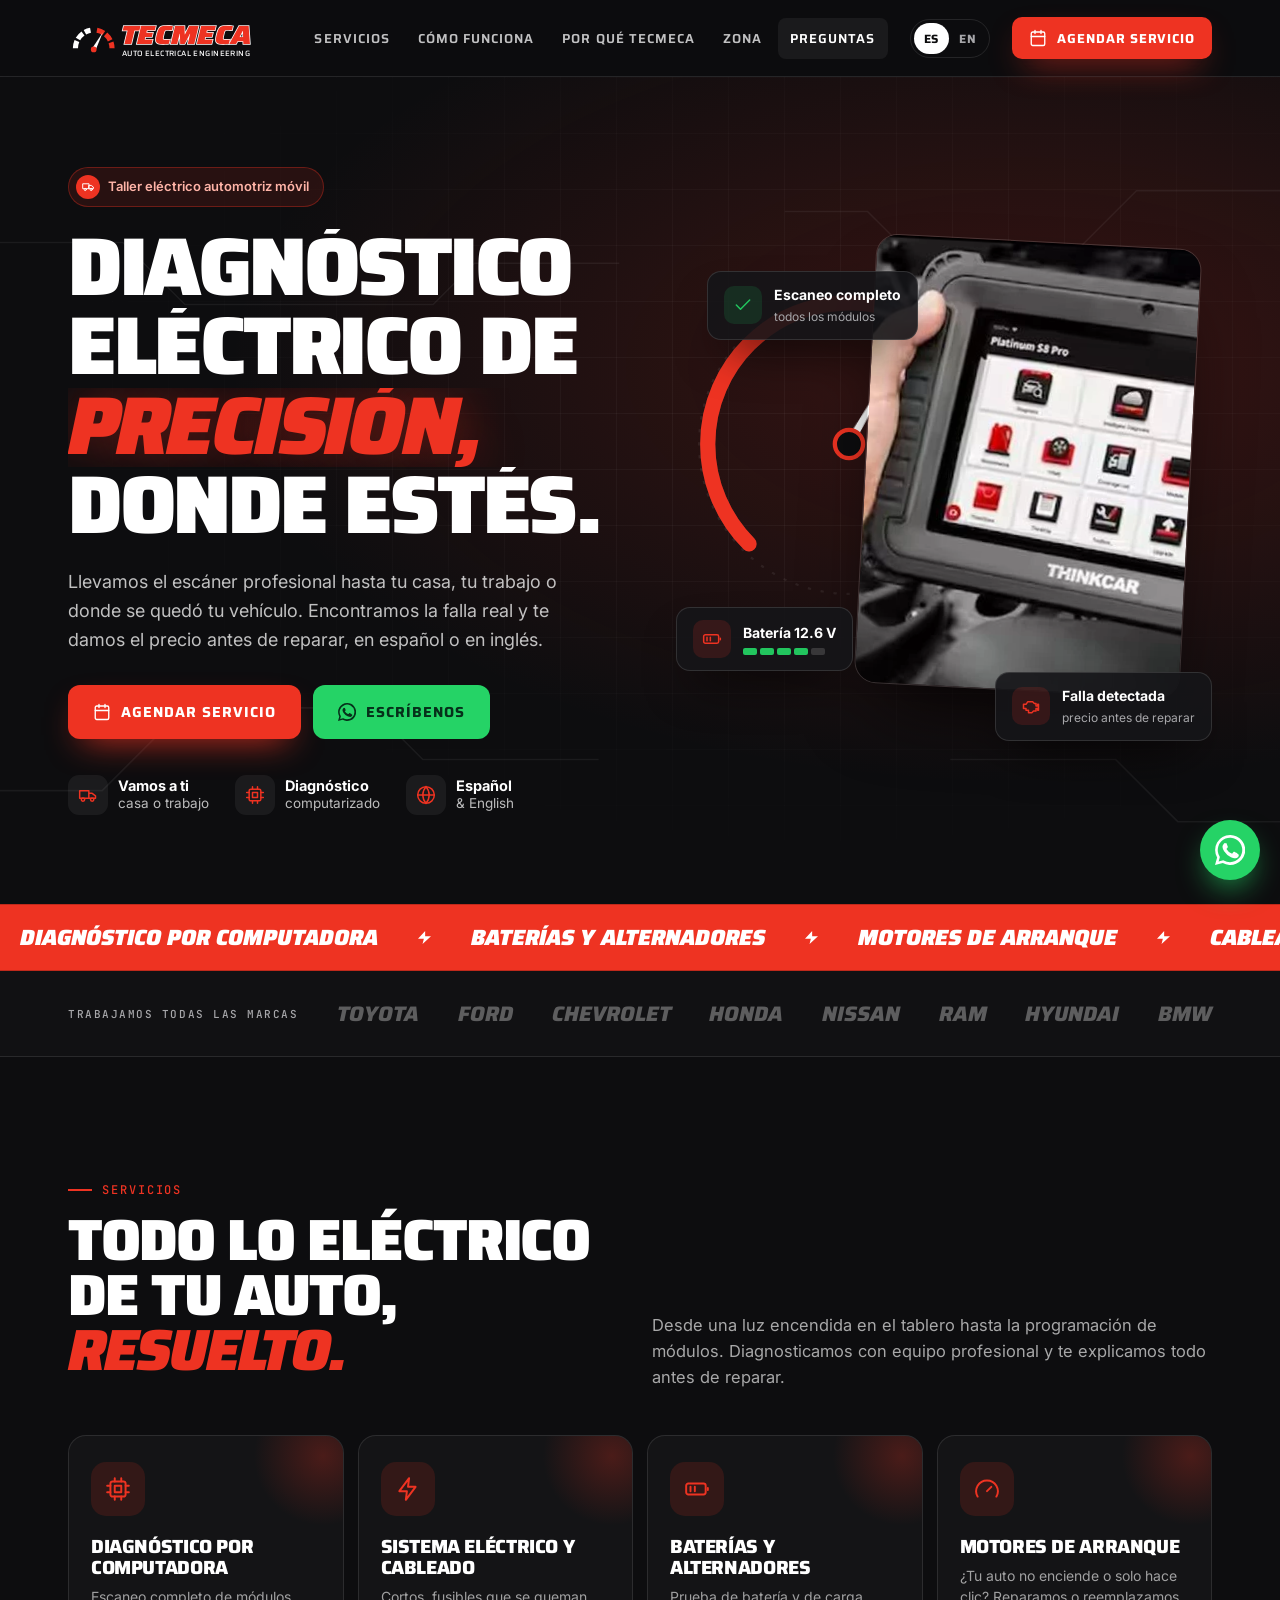
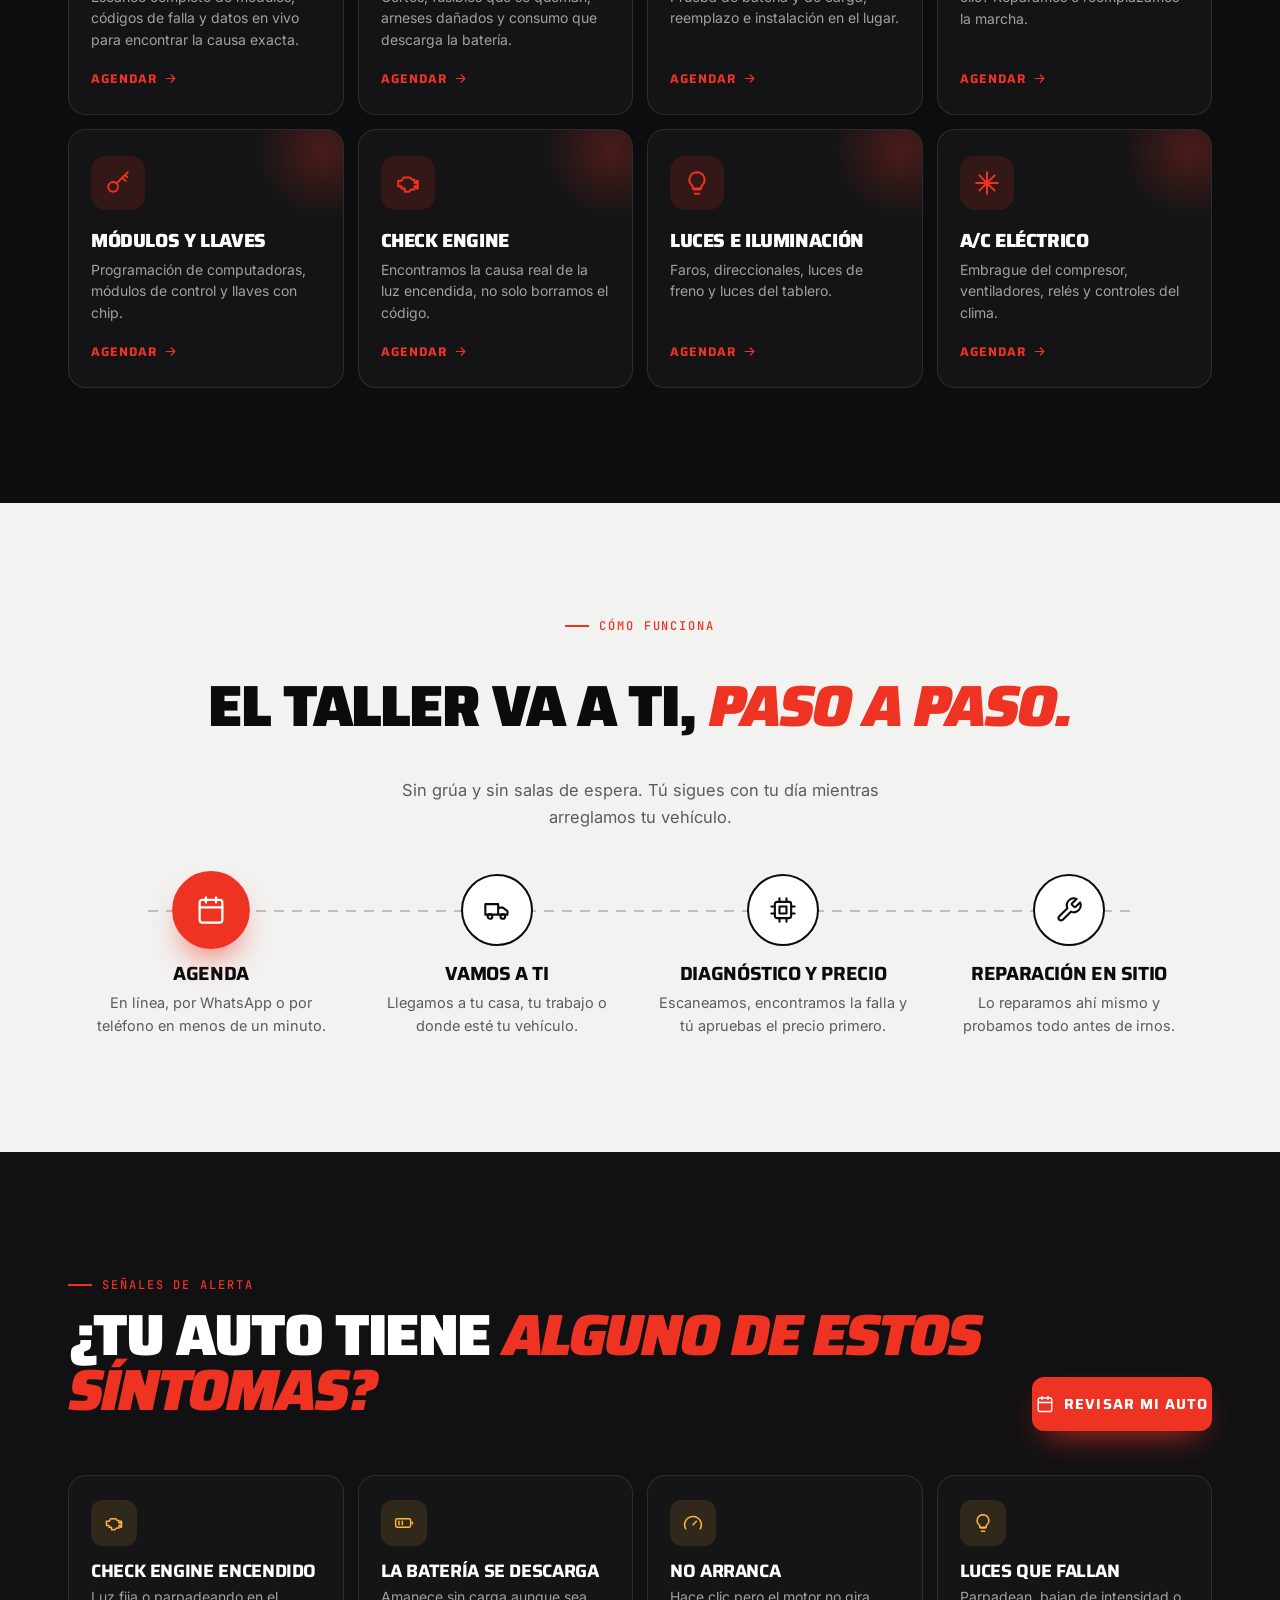
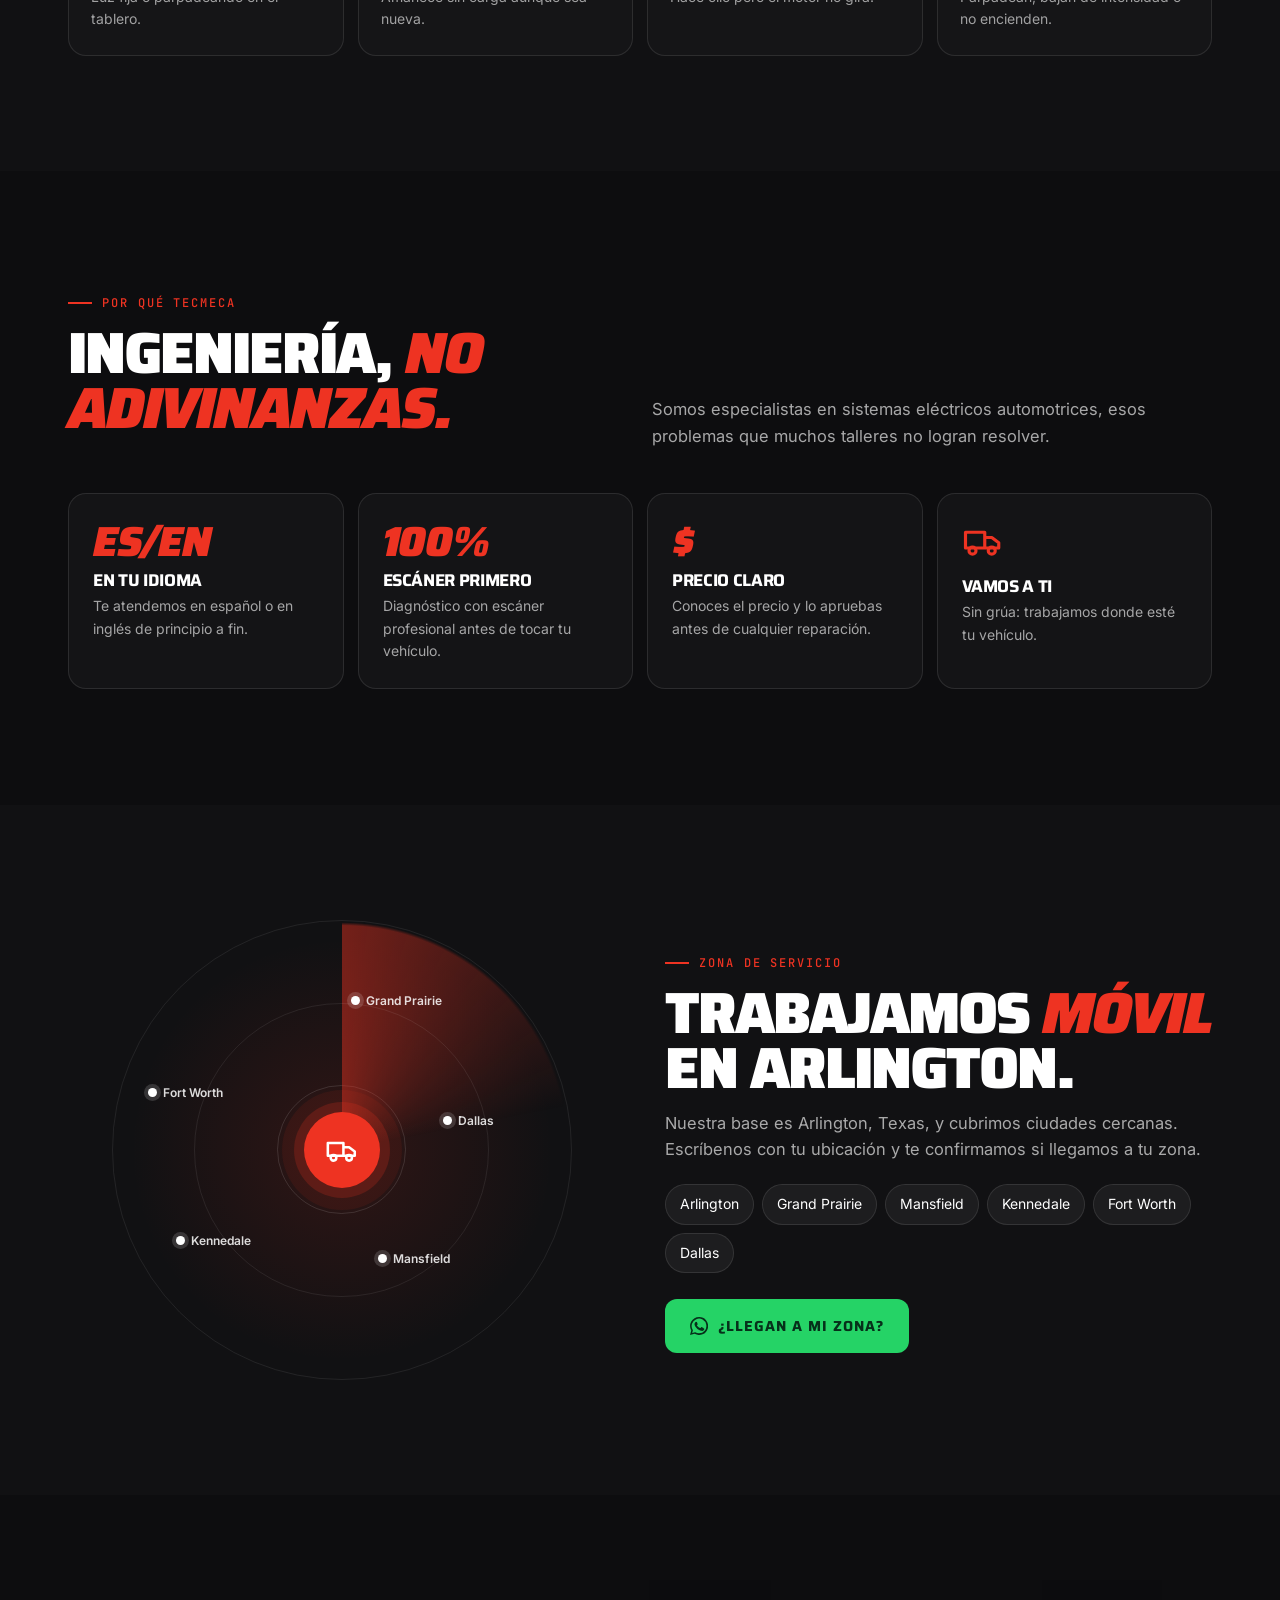
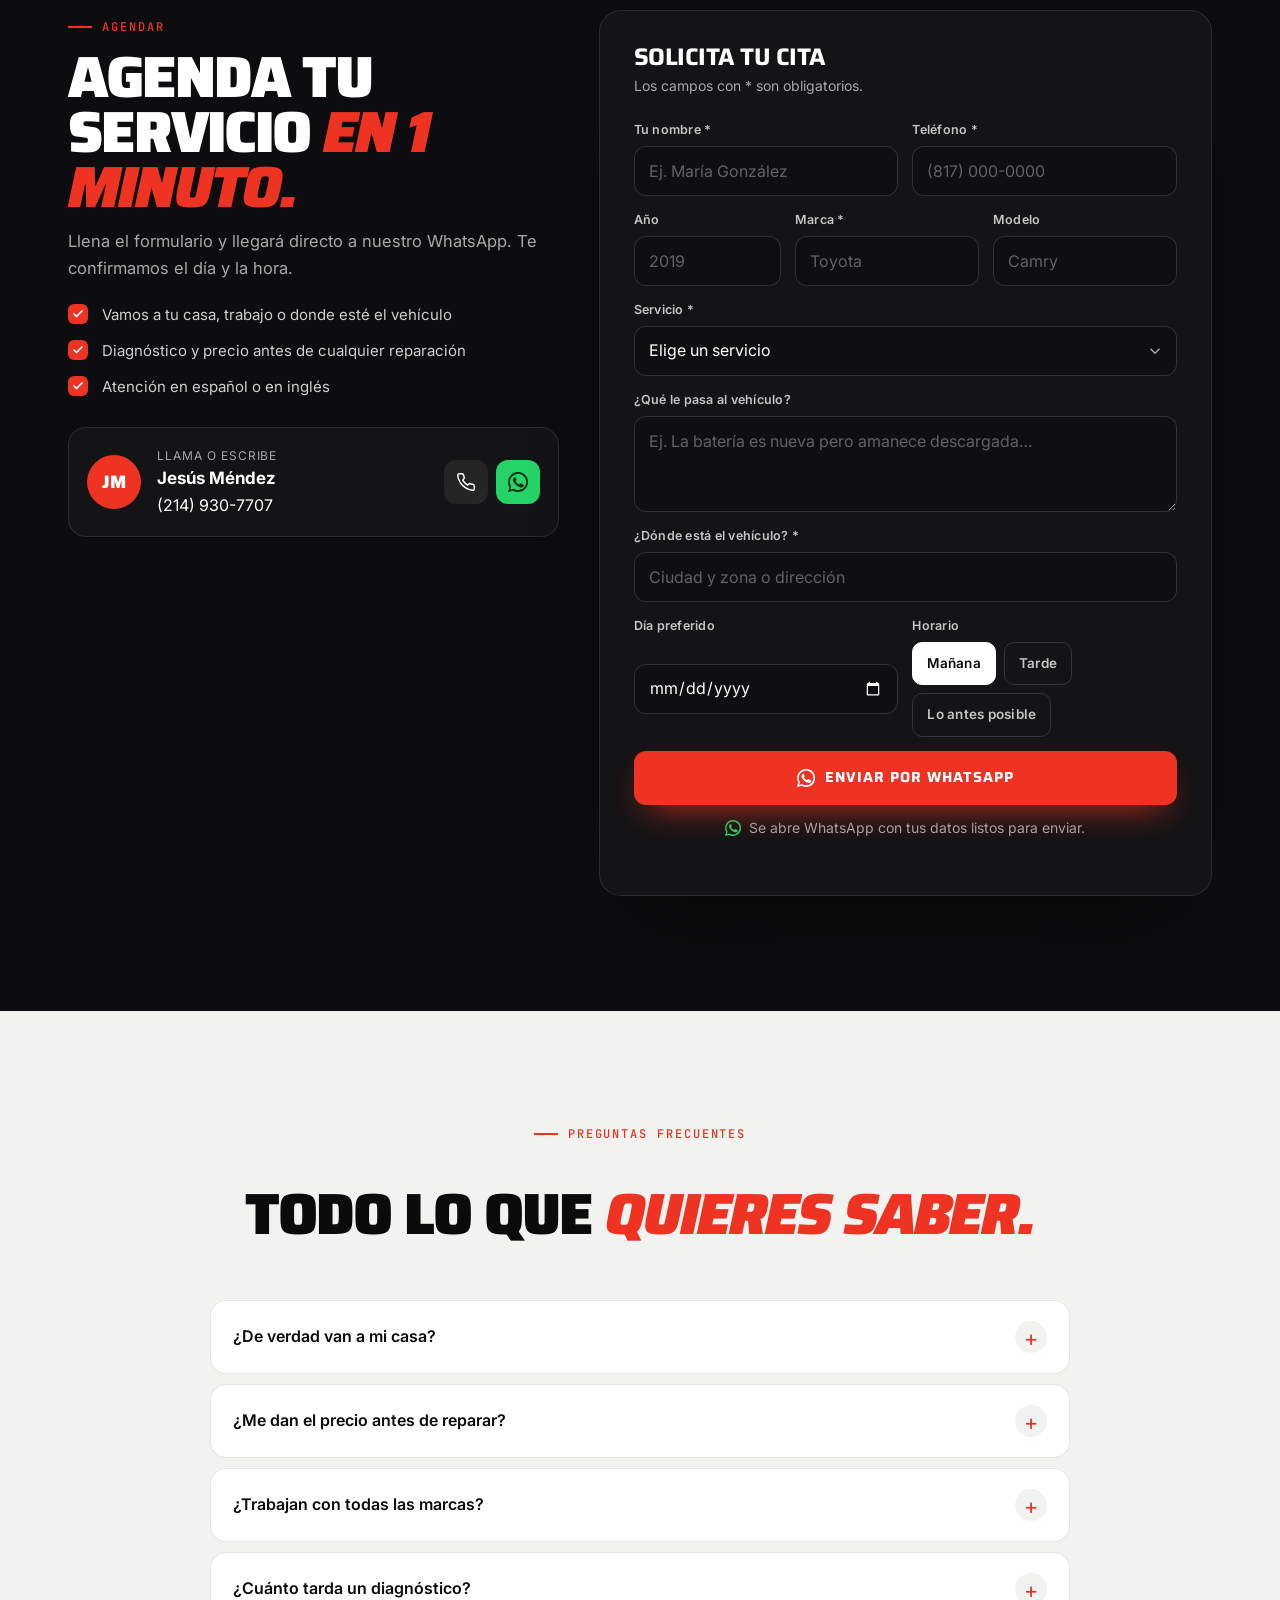
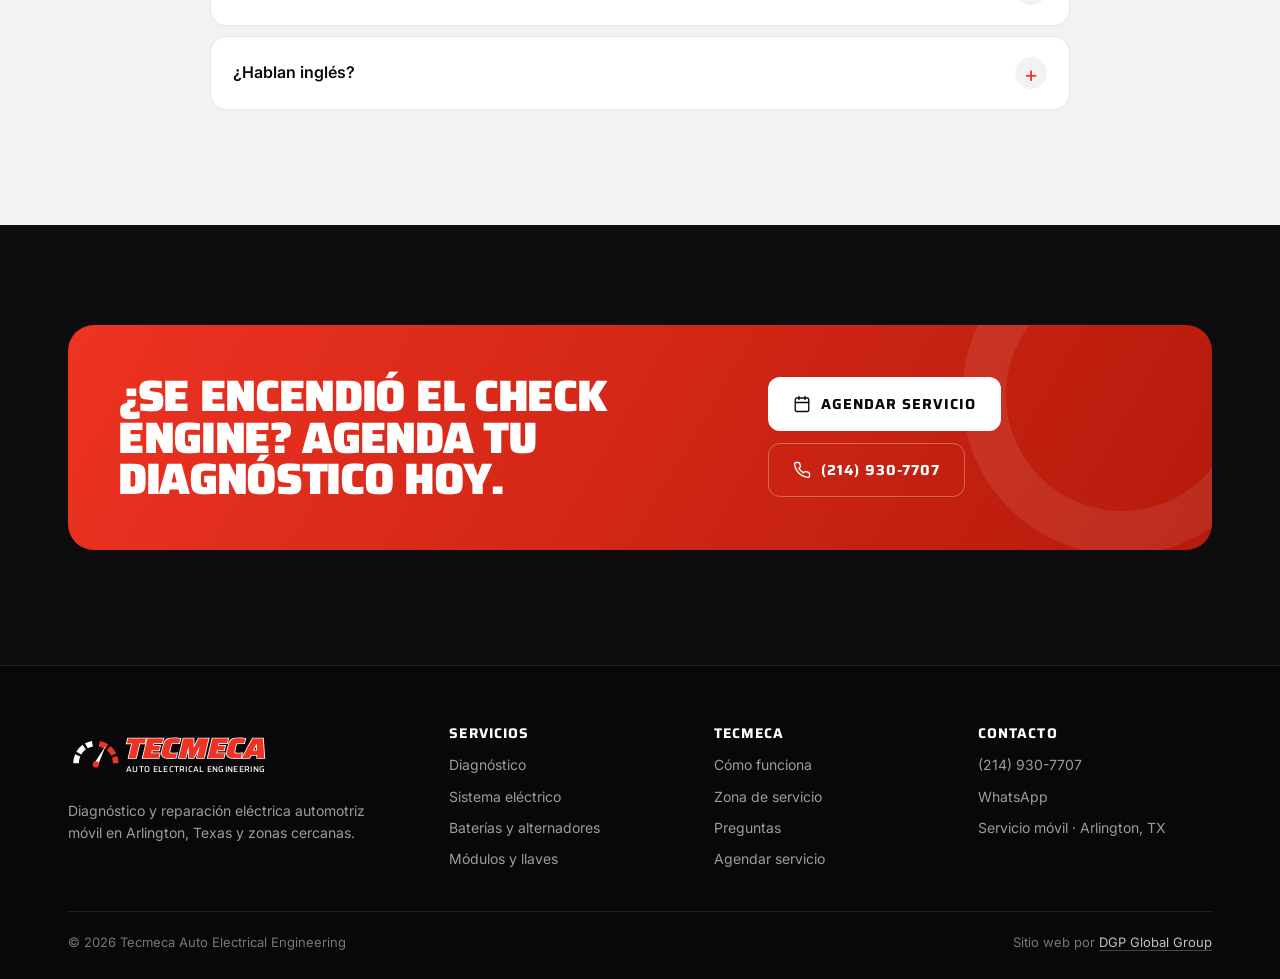
==== index.html @ 58188c16 "Drop Arlington from the social preview text and image Co-Authored-By: Claude Opus 5.5 <noreply@anthr" ====
<!DOCTYPE html>
<html lang="es">
<head>
  <meta charset="utf-8" />
  <meta name="viewport" content="width=device-width, initial-scale=1, viewport-fit=cover" />
  <title>Tecmeca · Servicio eléctrico automotriz móvil en Arlington, TX</title>
  <meta name="description" content="Tecmeca Auto Electrical Engineering: diagnóstico por computadora y reparación eléctrica automotriz a domicilio en Arlington, TX y alrededores. Baterías, alternadores, arranques, módulos, llaves y check engine. Español e inglés." />
  <link rel="canonical" href="https://tecmecatx.com/" />
  <link rel="alternate" hreflang="es" href="https://tecmecatx.com/" />
  <link rel="alternate" hreflang="en" href="https://tecmecatx.com/" />
  <meta name="theme-color" content="#0d0d0f" />
  <meta property="og:type" content="website" />
  <meta property="og:site_name" content="Tecmeca Auto Electrical Engineering" />
  <meta property="og:locale" content="es_US" />
  <meta property="og:locale:alternate" content="en_US" />
  <meta property="og:url" content="https://tecmecatx.com/" />
  <meta property="og:title" content="Tecmeca · Servicio eléctrico automotriz móvil" />
  <meta property="og:description" content="Diagnóstico por computadora y reparación eléctrica automotriz a domicilio. Agenda por WhatsApp: (214) 930-7707." />
  <meta property="og:image" content="https://tecmecatx.com/assets/og-image.jpg?v=2" />
  <meta property="og:image:secure_url" content="https://tecmecatx.com/assets/og-image.jpg?v=2" />
  <meta property="og:image:type" content="image/jpeg" />
  <meta property="og:image:width" content="1200" />
  <meta property="og:image:height" content="630" />
  <meta property="og:image:alt" content="Tecmeca: diagnóstico eléctrico automotriz donde estés. Servicio móvil." />
  <meta name="twitter:card" content="summary_large_image" />
  <meta name="twitter:title" content="Tecmeca · Servicio eléctrico automotriz móvil" />
  <meta name="twitter:description" content="Diagnóstico y reparación eléctrica automotriz a domicilio. Agenda por WhatsApp: (214) 930-7707." />
  <meta name="twitter:image" content="https://tecmecatx.com/assets/og-image.jpg?v=2" />
  <meta name="twitter:image:alt" content="Tecmeca: diagnóstico eléctrico automotriz donde estés." />
  <link rel="icon" type="image/svg+xml" href="assets/favicon.svg" />
  <link rel="preconnect" href="https://fonts.googleapis.com" />
  <link rel="preconnect" href="https://fonts.gstatic.com" crossorigin />
  <link rel="preload" as="style" href="https://fonts.googleapis.com/css2?family=Saira:ital,wght@0,400..900;1,700..900&family=Inter:wght@400;500;600;700&family=JetBrains+Mono:wght@500&display=swap" />
  <link href="https://fonts.googleapis.com/css2?family=Saira:ital,wght@0,400..900;1,700..900&family=Inter:wght@400;500;600;700&family=JetBrains+Mono:wght@500&display=swap" rel="stylesheet" media="print" onload="this.media='all'" />
  <noscript><link href="https://fonts.googleapis.com/css2?family=Saira:ital,wght@0,400..900;1,700..900&family=Inter:wght@400;500;600;700&family=JetBrains+Mono:wght@500&display=swap" rel="stylesheet" /></noscript>
  <link rel="preload" as="image" href="assets/diagnostico.webp" />
  <link rel="stylesheet" href="css/site.css" />
  <script>document.documentElement.classList.add("js");</script>
  <script type="application/ld+json">
  {
    "@context": "https://schema.org",
    "@type": "AutoRepair",
    "name": "Tecmeca Auto Electrical Engineering",
    "description": "Servicio móvil de diagnóstico y reparación eléctrica automotriz en Arlington, TX y alrededores.",
    "url": "https://tecmecatx.com/",
    "image": "https://tecmecatx.com/assets/og-image.jpg?v=2",
    "telephone": "+1-214-930-7707",
    "address": { "@type": "PostalAddress", "addressLocality": "Arlington", "addressRegion": "TX", "addressCountry": "US" },
    "areaServed": [{ "@type": "City", "name": "Arlington, TX" }, { "@type": "AdministrativeArea", "name": "Dallas–Fort Worth" }],
    "knowsLanguage": ["es", "en"]
  }
  </script>
</head>
<body>
<a class="skip" href="#main" data-en="Skip to content">Saltar al contenido</a>

<svg width="0" height="0" style="position:absolute" aria-hidden="true">
  <symbol id="logo" viewBox="0 0 330 84">
    <g fill="none" stroke-width="9"><path d="M13 60 A32 32 0 0 1 39.4 28.5" stroke="#fff" stroke-dasharray="13 4"/><path d="M50.6 28.5 A32 32 0 0 1 77 60" stroke="#ee3322" stroke-dasharray="13 4"/></g>
    <path d="M41 62 L61 32 L48 64 Z" fill="#fff"/><circle cx="45" cy="62" r="5" fill="#ee3322"/>
    <text x="92" y="52" font-family="Saira, sans-serif" font-weight="900" font-style="italic" font-size="46" fill="#ee3322" stroke="#fff" stroke-width="2.5" paint-order="stroke" textLength="228" lengthAdjust="spacingAndGlyphs">TECMECA</text>
    <text x="94" y="74" font-family="Saira, sans-serif" font-weight="500" font-size="13.5" fill="#fff" textLength="224" lengthAdjust="spacing">AUTO ELECTRICAL ENGINEERING</text>
  </symbol>
  <symbol id="i-bolt" viewBox="0 0 24 24"><path d="M13 2 4 14h7l-1 8 9-12h-7l1-8z"/></symbol>
  <symbol id="i-battery" viewBox="0 0 24 24"><rect x="2" y="7" width="18" height="10" rx="2"/><path d="M22 11v2M6 10v4M10 10v4"/></symbol>
  <symbol id="i-gauge" viewBox="0 0 24 24"><path d="m12 14 4-4"/><path d="M3.3 19a10 10 0 1 1 17.4 0"/></symbol>
  <symbol id="i-cpu" viewBox="0 0 24 24"><rect x="5" y="5" width="14" height="14" rx="2"/><rect x="9" y="9" width="6" height="6"/><path d="M9 2v3M15 2v3M9 19v3M15 19v3M2 9h3M2 15h3M19 9h3M19 15h3"/></symbol>
  <symbol id="i-key" viewBox="0 0 24 24"><circle cx="7.5" cy="15.5" r="4.5"/><path d="M10.7 12.3 21 2M16 7l3 3M18.5 4.5l2 2"/></symbol>
  <symbol id="i-light" viewBox="0 0 24 24"><path d="M9 18h6M10 22h4M12 2a7 7 0 0 0-4 12.7V17h8v-2.3A7 7 0 0 0 12 2z"/></symbol>
  <symbol id="i-snow" viewBox="0 0 24 24"><path d="M12 2v20M2 12h20M5 5l14 14M19 5 5 19"/></symbol>
  <symbol id="i-engine" viewBox="0 0 24 24"><path d="M3 10h3l2-3h6l2 2h2v3h2v-2h1v7h-1v-2h-2v3h-3l-2 2H9v-3H6v-2H3z"/></symbol>
  <symbol id="i-wrench" viewBox="0 0 24 24"><path d="M14.7 6.3a1 1 0 0 0 0 1.4l1.6 1.6a1 1 0 0 0 1.4 0l3.8-3.8a6 6 0 0 1-7.9 7.9l-6.9 6.9a2.1 2.1 0 0 1-3-3l6.9-6.9a6 6 0 0 1 7.9-7.9l-3.8 3.8z"/></symbol>
  <symbol id="i-van" viewBox="0 0 24 24"><path d="M2 7h11v9H2zM13 10h4l4 3v3h-8z"/><circle cx="6" cy="17.5" r="2"/><circle cx="17" cy="17.5" r="2"/></symbol>
  <symbol id="i-cal" viewBox="0 0 24 24"><rect x="3" y="4" width="18" height="18" rx="2"/><path d="M16 2v4M8 2v4M3 10h18"/></symbol>
  <symbol id="i-phone" viewBox="0 0 24 24"><path d="M22 16.9v3a2 2 0 0 1-2.2 2 19.8 19.8 0 0 1-8.6-3.1 19.5 19.5 0 0 1-6-6A19.8 19.8 0 0 1 2.1 4.2 2 2 0 0 1 4.1 2h3a2 2 0 0 1 2 1.7c.1.9.4 1.8.7 2.7a2 2 0 0 1-.5 2.1L8 9.8a16 16 0 0 0 6 6l1.3-1.3a2 2 0 0 1 2.1-.4c.9.3 1.8.6 2.7.7a2 2 0 0 1 1.7 2z"/></symbol>
  <symbol id="i-check" viewBox="0 0 24 24"><path d="M20 6 9 17l-5-5"/></symbol>
  <symbol id="i-globe" viewBox="0 0 24 24"><circle cx="12" cy="12" r="10"/><path d="M2 12h20M12 2a15 15 0 0 1 0 20M12 2a15 15 0 0 0 0 20"/></symbol>
  <symbol id="i-arrow" viewBox="0 0 24 24"><path d="M5 12h14M13 6l6 6-6 6"/></symbol>
  <symbol id="i-wa" viewBox="0 0 24 24"><path d="M17.5 14.4c-.3-.1-1.8-.9-2-1s-.5-.1-.7.1-.8 1-.9 1.2-.3.2-.6.1a8.2 8.2 0 0 1-4-3.5c-.3-.5.3-.5.9-1.6.1-.2 0-.4 0-.5l-.9-2.2c-.2-.6-.5-.5-.7-.5h-.6a1.2 1.2 0 0 0-.9.4 3.6 3.6 0 0 0-1.1 2.7 6.3 6.3 0 0 0 1.3 3.3 14.4 14.4 0 0 0 5.5 4.9c2 .9 2.8.9 3.8.8a3.3 3.3 0 0 0 2.2-1.5 2.7 2.7 0 0 0 .2-1.5c-.1-.1-.3-.2-.6-.3zM12 21.8a9.8 9.8 0 0 1-5-1.4l-.4-.2-3.7 1 1-3.6-.2-.4A9.8 9.8 0 1 1 12 21.8zM12 0a12 12 0 0 0-10.3 18L0 24l6.2-1.6A12 12 0 1 0 12 0z"/></symbol>
</svg>

<header class="nav" id="nav">
  <div class="container">
    <a class="brand" href="#inicio" aria-label="Tecmeca · Inicio"><svg viewBox="0 0 330 84"><use href="#logo"/></svg></a>
    <nav class="nav__links" aria-label="Principal">
      <a href="#servicios" data-en="Services">Servicios</a>
      <a href="#como-funciona" data-en="How it works">Cómo funciona</a>
      <a href="#por-que" data-en="Why us">Por qué Tecmeca</a>
      <a href="#zona" data-en="Service area">Zona</a>
      <a href="#preguntas" data-en="FAQ">Preguntas</a>
    </nav>
    <div class="lang" role="group" aria-label="Idioma / Language"><button type="button" class="is-on" data-lang="es">ES</button><button type="button" data-lang="en">EN</button></div>
    <a class="btn btn--red btn--sm" href="#agendar"><svg class="ic"><use href="#i-cal"/></svg><span data-en="Book service">Agendar servicio</span></a>
    <button class="burger" type="button" aria-label="Menú" aria-expanded="false" aria-controls="mmenu"><i></i><i></i><i></i></button>
  </div>
</header>
<div class="mmenu" id="mmenu" aria-hidden="true">
  <a href="#servicios" data-en="Services">Servicios</a>
  <a href="#como-funciona" data-en="How it works">Cómo funciona</a>
  <a href="#por-que" data-en="Why us">Por qué Tecmeca</a>
  <a href="#zona" data-en="Service area">Zona de servicio</a>
  <a href="#preguntas" data-en="FAQ">Preguntas</a>
  <a class="btn btn--red btn--block" href="#agendar"><svg class="ic"><use href="#i-cal"/></svg><span data-en="Book service">Agendar servicio</span></a>
</div>

<main id="main">
  <!-- HERO -->
  <section class="hero" id="inicio">
    <div class="hero__grid" aria-hidden="true"></div>
    <svg class="circuit" viewBox="0 0 1440 800" preserveAspectRatio="xMidYMid slice" aria-hidden="true">
      <path class="trace" d="M0 160 H220 L280 220 H520 L560 180 H700" /><path class="pulse" d="M0 160 H220 L280 220 H520 L560 180 H700" style="--d:0s" />
      <path class="trace" d="M1440 110 H1200 L1140 170 H980 L940 130 H860" /><path class="pulse" d="M1440 110 H1200 L1140 170 H980 L940 130 H860" style="--d:1.8s" />
      <path class="trace" d="M0 690 H200 L280 610 H460 L510 660 H680" /><path class="pulse" d="M0 690 H200 L280 610 H460 L510 660 H680" style="--d:3.2s" />
      <path class="trace" d="M1440 720 H1240 L1180 660 H1020" /><path class="pulse" d="M1440 720 H1240 L1180 660 H1020" style="--d:4.4s" />
    </svg>
    <div class="container">
      <div>
        <span class="chip fade-up" style="--d:0s"><b><svg class="ic"><use href="#i-van"/></svg></b><span data-en="Mobile auto electrical shop">Taller eléctrico automotriz móvil</span></span>
        <h1 data-en-html="&lt;span class=&quot;ln&quot;&gt;&lt;span style=&quot;--i:0&quot;&gt;Precision&lt;/span&gt;&lt;/span&gt;&lt;span class=&quot;ln&quot;&gt;&lt;span style=&quot;--i:1&quot;&gt;electrical&lt;/span&gt;&lt;/span&gt;&lt;span class=&quot;ln&quot;&gt;&lt;span style=&quot;--i:2&quot;&gt;&lt;em&gt;diagnostics,&lt;/em&gt;&lt;/span&gt;&lt;/span&gt;&lt;span class=&quot;ln&quot;&gt;&lt;span style=&quot;--i:3&quot;&gt;wherever you are.&lt;/span&gt;&lt;/span&gt;">
          <span class="ln"><span style="--i:0">Diagnóstico</span></span>
          <span class="ln"><span style="--i:1">eléctrico de</span></span>
          <span class="ln"><span style="--i:2"><em>precisión,</em></span></span>
          <span class="ln"><span style="--i:3">donde estés.</span></span>
        </h1>
        <p class="hero__lead fade-up" style="--d:.45s" data-en="We bring a professional scanner to your home, work or wherever your vehicle stopped. We find the real fault and give you the price before repairing, in Spanish or English.">Llevamos el escáner profesional hasta tu casa, tu trabajo o donde se quedó tu vehículo. Encontramos la falla real y te damos el precio antes de reparar, en español o en inglés.</p>
        <div class="hero__btns fade-up" style="--d:.6s">
          <a class="btn btn--red" href="#agendar"><svg class="ic"><use href="#i-cal"/></svg><span data-en="Book service">Agendar servicio</span></a>
          <a class="btn btn--wa" href="https://wa.me/12149307707" target="_blank" rel="noopener" data-wa="Hola Tecmeca, necesito ayuda con mi vehículo." data-wa-en="Hi Tecmeca, I need help with my vehicle."><svg class="ic ic--fill"><use href="#i-wa"/></svg><span data-en="Message us">Escríbenos</span></a>
        </div>
        <div class="trust fade-up" style="--d:.75s">
          <div><i><svg class="ic"><use href="#i-van"/></svg></i><span><b data-en="We go to you">Vamos a ti</b><span data-en="home or work">casa o trabajo</span></span></div>
          <div><i><svg class="ic"><use href="#i-cpu"/></svg></i><span><b data-en="Computer">Diagnóstico</b><span data-en="diagnostics">computarizado</span></span></div>
          <div><i><svg class="ic"><use href="#i-globe"/></svg></i><span><b>Español</b>&amp; English</span></div>
        </div>
      </div>
      <div class="visual fade-up" style="--d:.2s" aria-hidden="true">
        <svg class="visual__gauge" viewBox="0 0 300 300"><circle cx="150" cy="150" r="138" fill="none" stroke="rgba(255,255,255,.07)" stroke-width="2" stroke-dasharray="3 9"/><path d="M58 242 A130 130 0 1 1 242 242" fill="none" stroke="rgba(255,255,255,.1)" stroke-width="14" stroke-linecap="round"/><path class="arc" d="M58 242 A130 130 0 1 1 242 242" fill="none" stroke="#ee3322" stroke-width="14" stroke-linecap="round"/><path class="needle" d="M146 150 L150 44 L154 150 Z" fill="#fff"/><circle cx="150" cy="150" r="13" fill="#0d0d0f" stroke="#ee3322" stroke-width="4"/></svg>
        <div class="visual__img"><img src="assets/diagnostico.webp" alt="" width="341" height="455" fetchpriority="high" /></div>
        <div class="hud hud--1"><i><svg class="ic"><use href="#i-check"/></svg></i><div><b data-en="Full scan">Escaneo completo</b><small data-en="all modules checked">todos los módulos</small></div></div>
        <div class="hud hud--2"><i class="r"><svg class="ic"><use href="#i-battery"/></svg></i><div><b data-en="Battery 12.6 V">Batería 12.6 V</b><div class="volt"><span></span><span></span><span></span><span></span><span></span></div></div></div>
        <div class="hud hud--3"><i class="r"><svg class="ic"><use href="#i-engine"/></svg></i><div><b data-en="Fault found">Falla detectada</b><small data-en="price before repair">precio antes de reparar</small></div></div>
      </div>
    </div>
  </section>

  <div class="marquee" aria-hidden="true"><div class="marquee__track">
    <span data-en="Computer diagnostics">Diagnóstico por computadora</span><span data-en="Batteries &amp; alternators">Baterías y alternadores</span><span data-en="Starters">Motores de arranque</span><span data-en="Wiring">Cableado</span><span data-en="Modules &amp; keys">Módulos y llaves</span><span data-en="Check engine">Check engine</span><span data-en="Mobile service">Servicio móvil</span>
    <span data-en="Computer diagnostics">Diagnóstico por computadora</span><span data-en="Batteries &amp; alternators">Baterías y alternadores</span><span data-en="Starters">Motores de arranque</span><span data-en="Wiring">Cableado</span><span data-en="Modules &amp; keys">Módulos y llaves</span><span data-en="Check engine">Check engine</span><span data-en="Mobile service">Servicio móvil</span>
  </div></div>

  <div class="brands"><div class="container"><small data-en="We work on all makes">Trabajamos todas las marcas</small><span>Toyota</span><span>Ford</span><span>Chevrolet</span><span>Honda</span><span>Nissan</span><span>RAM</span><span>Hyundai</span><span>BMW</span></div></div>

  <!-- SERVICES -->
  <section id="servicios">
    <div class="container">
      <div class="head rv">
        <div><span class="eyebrow" data-en="Services">Servicios</span><h2 class="h2" data-en-html="Everything electrical in your car, &lt;em&gt;solved.&lt;/em&gt;">Todo lo eléctrico de tu auto, <em>resuelto.</em></h2></div>
        <p class="sub" data-en="From a warning light on the dash to module programming. We diagnose with professional equipment and explain everything before repairing.">Desde una luz encendida en el tablero hasta la programación de módulos. Diagnosticamos con equipo profesional y te explicamos todo antes de reparar.</p>
      </div>
      <div class="svc">
        <article class="svc__card rv"><i><svg class="ic"><use href="#i-cpu"/></svg></i><h3 data-en="Computer diagnostics">Diagnóstico por computadora</h3><p data-en="Full module scan, fault codes and live data to find the exact cause.">Escaneo completo de módulos, códigos de falla y datos en vivo para encontrar la causa exacta.</p><button type="button" data-service="Diagnóstico por computadora"><span data-en="Book">Agendar</span><svg class="ic"><use href="#i-arrow"/></svg></button></article>
        <article class="svc__card rv" style="--d:.05s"><i><svg class="ic"><use href="#i-bolt"/></svg></i><h3 data-en="Electrical system &amp; wiring">Sistema eléctrico y cableado</h3><p data-en="Shorts, blown fuses, damaged harnesses and parasitic battery drain.">Cortos, fusibles que se queman, arneses dañados y consumo que descarga la batería.</p><button type="button" data-service="Sistema eléctrico y cableado"><span data-en="Book">Agendar</span><svg class="ic"><use href="#i-arrow"/></svg></button></article>
        <article class="svc__card rv" style="--d:.1s"><i><svg class="ic"><use href="#i-battery"/></svg></i><h3 data-en="Batteries &amp; alternators">Baterías y alternadores</h3><p data-en="Battery and charging tests, replacement and installation on site.">Prueba de batería y de carga, reemplazo e instalación en el lugar.</p><button type="button" data-service="Baterías y alternadores"><span data-en="Book">Agendar</span><svg class="ic"><use href="#i-arrow"/></svg></button></article>
        <article class="svc__card rv" style="--d:.15s"><i><svg class="ic"><use href="#i-gauge"/></svg></i><h3 data-en="Starters">Motores de arranque</h3><p data-en="Car won't start or just clicks? We repair or replace the starter.">¿Tu auto no enciende o solo hace clic? Reparamos o reemplazamos la marcha.</p><button type="button" data-service="Motor de arranque"><span data-en="Book">Agendar</span><svg class="ic"><use href="#i-arrow"/></svg></button></article>
        <article class="svc__card rv"><i><svg class="ic"><use href="#i-key"/></svg></i><h3 data-en="Modules &amp; keys">Módulos y llaves</h3><p data-en="Programming of ECUs, control modules and chip keys.">Programación de computadoras, módulos de control y llaves con chip.</p><button type="button" data-service="Módulos y llaves"><span data-en="Book">Agendar</span><svg class="ic"><use href="#i-arrow"/></svg></button></article>
        <article class="svc__card rv" style="--d:.05s"><i><svg class="ic"><use href="#i-engine"/></svg></i><h3>Check engine</h3><p data-en="We find the real reason the light is on, not just clear the code.">Encontramos la causa real de la luz encendida, no solo borramos el código.</p><button type="button" data-service="Check engine"><span data-en="Book">Agendar</span><svg class="ic"><use href="#i-arrow"/></svg></button></article>
        <article class="svc__card rv" style="--d:.1s"><i><svg class="ic"><use href="#i-light"/></svg></i><h3 data-en="Lights &amp; lighting">Luces e iluminación</h3><p data-en="Headlights, turn signals, brake lights and dashboard lights.">Faros, direccionales, luces de freno y luces del tablero.</p><button type="button" data-service="Luces e iluminación"><span data-en="Book">Agendar</span><svg class="ic"><use href="#i-arrow"/></svg></button></article>
        <article class="svc__card rv" style="--d:.15s"><i><svg class="ic"><use href="#i-snow"/></svg></i><h3 data-en="A/C electrical">A/C eléctrico</h3><p data-en="Compressor clutch, fans, relays and climate controls.">Embrague del compresor, ventiladores, relés y controles del clima.</p><button type="button" data-service="A/C eléctrico"><span data-en="Book">Agendar</span><svg class="ic"><use href="#i-arrow"/></svg></button></article>
      </div>
    </div>
  </section>

  <!-- HOW IT WORKS -->
  <section class="sec--light" id="como-funciona">
    <div class="container">
      <div class="head head--center rv"><span class="eyebrow" data-en="How it works">Cómo funciona</span><h2 class="h2" data-en-html="The shop comes to you, &lt;em&gt;step by step.&lt;/em&gt;">El taller va a ti, <em>paso a paso.</em></h2><p class="sub" data-en="No towing, no waiting rooms. You go on with your day while we fix your vehicle.">Sin grúa y sin salas de espera. Tú sigues con tu día mientras arreglamos tu vehículo.</p></div>
      <div class="steps" id="steps">
        <div class="step rv"><b><svg class="ic"><use href="#i-cal"/></svg></b><h3 data-en="Book">Agenda</h3><p data-en="Online, by WhatsApp or by phone in less than a minute.">En línea, por WhatsApp o por teléfono en menos de un minuto.</p></div>
        <div class="step rv" style="--d:.08s"><b><svg class="ic"><use href="#i-van"/></svg></b><h3 data-en="We go to you">Vamos a ti</h3><p data-en="We arrive at your home, work or wherever your vehicle is.">Llegamos a tu casa, tu trabajo o donde esté tu vehículo.</p></div>
        <div class="step rv" style="--d:.16s"><b><svg class="ic"><use href="#i-cpu"/></svg></b><h3 data-en="Diagnose &amp; quote">Diagnóstico y precio</h3><p data-en="We scan, find the fault and you approve the price first.">Escaneamos, encontramos la falla y tú apruebas el precio primero.</p></div>
        <div class="step rv" style="--d:.24s"><b><svg class="ic"><use href="#i-wrench"/></svg></b><h3 data-en="Repair on site">Reparación en sitio</h3><p data-en="We fix it right there and test everything before leaving.">Lo reparamos ahí mismo y probamos todo antes de irnos.</p></div>
      </div>
    </div>
  </section>

  <!-- SYMPTOMS -->
  <section class="sec--alt">
    <div class="container">
      <div class="head rv"><div><span class="eyebrow" data-en="Warning signs">Señales de alerta</span><h2 class="h2" data-en-html="Does your car have &lt;em&gt;any of these?&lt;/em&gt;">¿Tu auto tiene <em>alguno de estos síntomas?</em></h2></div><a class="btn btn--red" href="#agendar"><svg class="ic"><use href="#i-cal"/></svg><span data-en="Get it checked">Revisar mi auto</span></a></div>
      <div class="symp">
        <div class="rv"><i><svg class="ic"><use href="#i-engine"/></svg></i><h3 data-en="Check engine on">Check engine encendido</h3><p data-en="Steady or blinking light on the dashboard.">Luz fija o parpadeando en el tablero.</p></div>
        <div class="rv" style="--d:.05s"><i><svg class="ic"><use href="#i-battery"/></svg></i><h3 data-en="Battery keeps dying">La batería se descarga</h3><p data-en="Dead in the morning even if it's new.">Amanece sin carga aunque sea nueva.</p></div>
        <div class="rv" style="--d:.1s"><i><svg class="ic"><use href="#i-gauge"/></svg></i><h3 data-en="Won't start">No arranca</h3><p data-en="It clicks but the engine doesn't crank.">Hace clic pero el motor no gira.</p></div>
        <div class="rv" style="--d:.15s"><i><svg class="ic"><use href="#i-light"/></svg></i><h3 data-en="Flickering lights">Luces que fallan</h3><p data-en="They flicker, dim or don't turn on.">Parpadean, bajan de intensidad o no encienden.</p></div>
      </div>
    </div>
  </section>

  <!-- WHY -->
  <section id="por-que">
    <div class="container">
      <div class="head rv"><div><span class="eyebrow" data-en="Why Tecmeca">Por qué Tecmeca</span><h2 class="h2" data-en-html="Engineering, &lt;em&gt;not guesswork.&lt;/em&gt;">Ingeniería, <em>no adivinanzas.</em></h2></div><p class="sub" data-en="We specialize in automotive electrical systems, the problems many shops can't figure out.">Somos especialistas en sistemas eléctricos automotrices, esos problemas que muchos talleres no logran resolver.</p></div>
      <div class="why">
        <div class="rv"><b>ES/EN</b><h3 data-en="Your language">En tu idioma</h3><p data-en="We serve you in Spanish or English from start to finish.">Te atendemos en español o en inglés de principio a fin.</p></div>
        <div class="rv" style="--d:.05s"><b>100%</b><h3 data-en="Scan first">Escáner primero</h3><p data-en="Professional diagnostics before touching your vehicle.">Diagnóstico con escáner profesional antes de tocar tu vehículo.</p></div>
        <div class="rv" style="--d:.1s"><b>$</b><h3 data-en="Clear price">Precio claro</h3><p data-en="You know the price and approve it before any repair.">Conoces el precio y lo apruebas antes de cualquier reparación.</p></div>
        <div class="rv" style="--d:.15s"><b><svg class="ic" style="width:42px;height:42px"><use href="#i-van"/></svg></b><h3 data-en="We come to you">Vamos a ti</h3><p data-en="No towing: we work wherever your vehicle is.">Sin grúa: trabajamos donde esté tu vehículo.</p></div>
      </div>
    </div>
  </section>

  <!-- AREA -->
  <section class="sec--alt" id="zona">
    <div class="container area">
      <div class="radar rv" aria-hidden="true">
        <div class="radar__ring"></div><div class="radar__sweep"></div>
        <span class="radar__dot" style="left:52%; top:16%">Grand Prairie</span>
        <span class="radar__dot" style="left:8%; top:36%">Fort Worth</span>
        <span class="radar__dot" style="left:58%; top:72%">Mansfield</span>
        <span class="radar__dot" style="left:72%; top:42%">Dallas</span>
        <span class="radar__dot" style="left:14%; top:68%">Kennedale</span>
        <div class="radar__van"><svg class="ic"><use href="#i-van"/></svg></div>
      </div>
      <div class="rv" style="--d:.1s">
        <span class="eyebrow" data-en="Service area">Zona de servicio</span>
        <h2 class="h2" data-en-html="We work &lt;em&gt;mobile&lt;/em&gt; around Arlington.">Trabajamos <em>móvil</em> en Arlington.</h2>
        <p class="sub" data-en="Our home base is Arlington, Texas, and we cover nearby cities. Message us with your location and we'll confirm if we can get to you.">Nuestra base es Arlington, Texas, y cubrimos ciudades cercanas. Escríbenos con tu ubicación y te confirmamos si llegamos a tu zona.</p>
        <div class="cities"><span>Arlington</span><span>Grand Prairie</span><span>Mansfield</span><span>Kennedale</span><span>Fort Worth</span><span>Dallas</span></div>
        <a class="btn btn--wa" href="https://wa.me/12149307707" target="_blank" rel="noopener" data-wa="Hola Tecmeca, ¿llegan a mi zona? Estoy en: " data-wa-en="Hi Tecmeca, do you cover my area? I'm in: "><svg class="ic ic--fill"><use href="#i-wa"/></svg><span data-en="Do you cover my area?">¿Llegan a mi zona?</span></a>
      </div>
    </div>
  </section>

  <!-- BOOKING -->
  <section id="agendar">
    <div class="container book">
      <div class="book__info rv">
        <span class="eyebrow" data-en="Book">Agendar</span>
        <h2 class="h2" data-en-html="Book your service &lt;em&gt;in 1 minute.&lt;/em&gt;">Agenda tu servicio <em>en 1 minuto.</em></h2>
        <p class="sub" data-en="Fill in the form and it will arrive directly on our WhatsApp. We'll confirm the day and time with you.">Llena el formulario y llegará directo a nuestro WhatsApp. Te confirmamos el día y la hora.</p>
        <ul class="ticks">
          <li data-en="We go to your home, work or wherever the vehicle is">Vamos a tu casa, trabajo o donde esté el vehículo</li>
          <li data-en="Diagnosis and price before any repair">Diagnóstico y precio antes de cualquier reparación</li>
          <li data-en="Service in Spanish or English">Atención en español o en inglés</li>
        </ul>
        <div class="contact-card">
          <span class="avatar">JM</span>
          <div><small data-en="Call or message">Llama o escribe</small><b>Jesús Méndez</b><br /><a href="tel:+12149307707">(214) 930-7707</a></div>
          <div class="contact-card__btns">
            <a class="icon-btn" href="tel:+12149307707" aria-label="Llamar"><svg class="ic"><use href="#i-phone"/></svg></a>
            <a class="icon-btn icon-btn--wa" href="https://wa.me/12149307707" target="_blank" rel="noopener" aria-label="WhatsApp"><svg class="ic ic--fill"><use href="#i-wa"/></svg></a>
          </div>
        </div>
      </div>

      <form class="form rv" id="bookForm" style="--d:.1s" novalidate>
        <h3 data-en="Request your appointment">Solicita tu cita</h3>
        <p data-en="Fields marked with * are required.">Los campos con * son obligatorios.</p>
        <div class="grid2">
          <div class="field"><label for="f-name" data-en="Your name *">Tu nombre *</label><input id="f-name" name="name" autocomplete="name" required placeholder="Ej. María González" data-en-ph="e.g. Mary Smith" /></div>
          <div class="field"><label for="f-phone" data-en="Phone *">Teléfono *</label><input id="f-phone" name="phone" type="tel" autocomplete="tel" required placeholder="(817) 000-0000" /></div>
        </div>
        <div class="grid3">
          <div class="field"><label for="f-year" data-en="Year">Año</label><input id="f-year" name="year" inputmode="numeric" maxlength="4" placeholder="2019" /></div>
          <div class="field"><label for="f-make" data-en="Make *">Marca *</label><input id="f-make" name="make" required placeholder="Toyota" /></div>
          <div class="field"><label for="f-model" data-en="Model">Modelo</label><input id="f-model" name="model" placeholder="Camry" /></div>
        </div>
        <div class="field"><label for="f-service" data-en="Service *">Servicio *</label>
          <select id="f-service" name="service" required>
            <option value="" data-en="Choose a service">Elige un servicio</option>
            <option value="Diagnóstico por computadora" data-en="Computer diagnostics">Diagnóstico por computadora</option>
            <option value="Sistema eléctrico y cableado" data-en="Electrical system &amp; wiring">Sistema eléctrico y cableado</option>
            <option value="Baterías y alternadores" data-en="Batteries &amp; alternators">Baterías y alternadores</option>
            <option value="Motor de arranque" data-en="Starter">Motor de arranque</option>
            <option value="Módulos y llaves" data-en="Modules &amp; keys">Módulos y llaves</option>
            <option value="Check engine">Check engine</option>
            <option value="Luces e iluminación" data-en="Lights">Luces e iluminación</option>
            <option value="A/C eléctrico" data-en="A/C electrical">A/C eléctrico</option>
            <option value="Otro" data-en="Other / not sure">Otro / no estoy seguro</option>
          </select>
        </div>
        <div class="field"><label for="f-details" data-en="What's happening?">¿Qué le pasa al vehículo?</label><textarea id="f-details" name="details" placeholder="Ej. La batería es nueva pero amanece descargada…" data-en-ph="e.g. The battery is new but it's dead every morning…"></textarea></div>
        <div class="field"><label for="f-where" data-en="Where is the vehicle? *">¿Dónde está el vehículo? *</label><input id="f-where" name="where" required placeholder="Ciudad y zona o dirección" data-en-ph="City and area or address" /></div>
        <div class="grid2">
          <div class="field"><label for="f-date" data-en="Preferred day">Día preferido</label><input id="f-date" name="date" type="date" /></div>
          <div class="field"><span class="field__label" data-en="Time of day">Horario</span>
            <div class="chips" role="radiogroup">
              <label><input type="radio" name="time" value="Mañana" data-en-val="Morning" checked /><span data-en="Morning">Mañana</span></label>
              <label><input type="radio" name="time" value="Tarde" data-en-val="Afternoon" /><span data-en="Afternoon">Tarde</span></label>
              <label><input type="radio" name="time" value="Lo antes posible" data-en-val="As soon as possible" /><span data-en="ASAP">Lo antes posible</span></label>
            </div>
          </div>
        </div>
        <button class="btn btn--red btn--block" type="submit"><svg class="ic ic--fill"><use href="#i-wa"/></svg><span data-en="Send by WhatsApp">Enviar por WhatsApp</span></button>
        <p class="form__note"><svg class="ic ic--fill"><use href="#i-wa"/></svg><span data-en="Opens WhatsApp with your details ready to send.">Se abre WhatsApp con tus datos listos para enviar.</span></p>
        <p class="form__ok" id="formOk" hidden data-en="Done! Just press send in WhatsApp.">¡Listo! Solo presiona enviar en WhatsApp.</p>
      </form>
    </div>
  </section>

  <!-- FAQ -->
  <section class="sec--light" id="preguntas">
    <div class="container">
      <div class="head head--center rv"><span class="eyebrow" data-en="FAQ">Preguntas frecuentes</span><h2 class="h2" data-en-html="Everything you &lt;em&gt;want to know.&lt;/em&gt;">Todo lo que <em>quieres saber.</em></h2></div>
      <div class="faq">
        <details class="rv"><summary data-en="Do you really come to my house?">¿De verdad van a mi casa?</summary><p data-en="Yes. We are a mobile service: we take our diagnostic and repair equipment to your home, work or wherever your vehicle is in Arlington and nearby areas.">Sí. Somos un servicio móvil: llevamos el equipo de diagnóstico y reparación a tu casa, tu trabajo o donde esté tu vehículo en Arlington y zonas cercanas.</p></details>
        <details class="rv"><summary data-en="Do you give me the price before repairing?">¿Me dan el precio antes de reparar?</summary><p data-en="Always. First we diagnose, then we explain the fault and give you the price. We only repair once you approve it.">Siempre. Primero diagnosticamos, luego te explicamos la falla y te damos el precio. Solo reparamos cuando tú lo apruebas.</p></details>
        <details class="rv"><summary data-en="Do you work on all makes?">¿Trabajan con todas las marcas?</summary><p data-en="We work on most domestic, Asian and European makes. Tell us the year, make and model when booking.">Trabajamos con la mayoría de marcas americanas, asiáticas y europeas. Dinos el año, la marca y el modelo al agendar.</p></details>
        <details class="rv"><summary data-en="How long does a diagnosis take?">¿Cuánto tarda un diagnóstico?</summary><p data-en="It depends on the problem. Many diagnoses are completed in the same visit; we'll tell you the estimated time when we see the vehicle.">Depende del problema. Muchos diagnósticos se completan en la misma visita; te decimos el tiempo estimado al ver el vehículo.</p></details>
        <details class="rv"><summary data-en="Do you speak English?">¿Hablan inglés?</summary><p data-en="Yes, we serve you in Spanish or English.">Sí, te atendemos en español o en inglés.</p></details>
      </div>
    </div>
  </section>

  <section style="padding-top:clamp(60px,8vw,100px)">
    <div class="container">
      <div class="cta rv"><h2 data-en="Check engine on? Book your diagnosis today.">¿Se encendió el check engine? Agenda tu diagnóstico hoy.</h2><div><a class="btn btn--white" href="#agendar"><svg class="ic"><use href="#i-cal"/></svg><span data-en="Book service">Agendar servicio</span></a><a class="btn btn--ghost" href="tel:+12149307707"><svg class="ic"><use href="#i-phone"/></svg>(214) 930-7707</a></div></div>
    </div>
  </section>
</main>

<footer class="foot">
  <div class="container">
    <div class="foot__grid">
      <div><svg viewBox="0 0 330 84" style="height:52px; width:auto"><use href="#logo"/></svg><p data-en="Mobile auto electrical diagnostics and repair in Arlington, Texas and nearby areas.">Diagnóstico y reparación eléctrica automotriz móvil en Arlington, Texas y zonas cercanas.</p></div>
      <div><h4 data-en="Services">Servicios</h4><ul><li><a href="#servicios" data-en="Diagnostics">Diagnóstico</a></li><li><a href="#servicios" data-en="Electrical system">Sistema eléctrico</a></li><li><a href="#servicios" data-en="Batteries &amp; alternators">Baterías y alternadores</a></li><li><a href="#servicios" data-en="Modules &amp; keys">Módulos y llaves</a></li></ul></div>
      <div><h4>Tecmeca</h4><ul><li><a href="#como-funciona" data-en="How it works">Cómo funciona</a></li><li><a href="#zona" data-en="Service area">Zona de servicio</a></li><li><a href="#preguntas" data-en="FAQ">Preguntas</a></li><li><a href="#agendar" data-en="Book service">Agendar servicio</a></li></ul></div>
      <div><h4 data-en="Contact">Contacto</h4><ul><li><a href="tel:+12149307707">(214) 930-7707</a></li><li><a href="https://wa.me/12149307707" target="_blank" rel="noopener">WhatsApp</a></li><li data-en="Mobile service · Arlington, TX">Servicio móvil · Arlington, TX</li></ul></div>
    </div>
    <div class="foot__row"><span>© <span id="year">2026</span> Tecmeca Auto Electrical Engineering</span><span><span data-en="Website by">Sitio web por</span> <a href="https://dgpglobalgroup.com" target="_blank" rel="noopener">DGP Global Group</a></span></div>
  </div>
</footer>

<a class="fab" href="https://wa.me/12149307707" target="_blank" rel="noopener" aria-label="WhatsApp"><svg class="ic ic--fill"><use href="#i-wa"/></svg></a>
<nav class="dock" aria-label="Acciones rápidas">
  <a href="tel:+12149307707"><svg class="ic"><use href="#i-phone"/></svg><span data-en="Call">Llamar</span></a>
  <a href="https://wa.me/12149307707" target="_blank" rel="noopener"><svg class="ic ic--fill"><use href="#i-wa"/></svg>WhatsApp</a>
  <a href="#agendar"><svg class="ic"><use href="#i-cal"/></svg><span data-en="Book">Agendar</span></a>
</nav>

<script src="js/site.js"></script>
</body>
</html>
---- css/site.css ----
:root {
  --ink: #0b0b0c; --bg: #0d0d0f; --char: #141416; --char-2: #1a1a1d; --char-3: #222226;
  --paper: #f2f2f0; --white: #fff; --steel: #a7a7aa; --grey-d: #5c5c60;
  --red: #ee3322; --red-2: #ff5a3c; --red-d: #c4200f; --amber: #ffb347; --green: #22c55e; --wa: #25d366;
  --line: rgba(255,255,255,.1); --line-d: rgba(10,10,10,.1);
  --display: "Saira", "Arial Narrow", sans-serif;
  --sans: "Inter", "Helvetica Neue", Arial, sans-serif;
  --mono: "JetBrains Mono", ui-monospace, monospace;
  --ease: cubic-bezier(.22,1,.36,1);
  --gutter: clamp(16px, 4vw, 48px);
}
*, *::before, *::after { box-sizing: border-box; }
html { scroll-behavior: smooth; scroll-padding-top: 90px; -webkit-text-size-adjust: 100%; overflow-x: clip; }
body { margin: 0; font: 16px/1.6 var(--sans); color: #fff; background: var(--bg); -webkit-font-smoothing: antialiased; overflow-x: clip; }
img { display: block; max-width: 100%; height: auto; }
a { color: inherit; text-decoration: none; }
button, input, select, textarea { font: inherit; }
h1, h2, h3, h4 { margin: 0; font-family: var(--display); text-transform: uppercase; letter-spacing: -.02em; line-height: 1; }
p { margin: 0; }
.ic { width: 20px; height: 20px; fill: none; stroke: currentColor; stroke-width: 1.8; stroke-linecap: round; stroke-linejoin: round; flex: none; }
.ic--fill { fill: currentColor; stroke: none; }
.container { max-width: 1240px; margin: 0 auto; padding: 0 var(--gutter); }
.sr { position: absolute; width: 1px; height: 1px; overflow: hidden; clip: rect(0 0 0 0); white-space: nowrap; }
.skip { position: absolute; left: 12px; top: -60px; z-index: 200; padding: 10px 16px; border-radius: 10px; background: #fff; color: var(--ink); font-weight: 600; }
.skip:focus { top: 12px; }
:focus-visible { outline: 3px solid var(--red-2); outline-offset: 3px; }

/* ---------- buttons ---------- */
.btn { position: relative; display: inline-flex; align-items: center; justify-content: center; gap: 10px; height: 54px; padding: 0 24px; border-radius: 12px; border: 1px solid transparent; font: 700 14.5px/1 var(--display); letter-spacing: .07em; text-transform: uppercase; cursor: pointer; white-space: nowrap; overflow: hidden; isolation: isolate; transition: transform .35s var(--ease), box-shadow .35s, background .3s, color .3s, border-color .3s; }
.btn::before { content: ""; position: absolute; inset: 0; z-index: -1; background: linear-gradient(110deg, transparent 30%, rgba(255,255,255,.28) 50%, transparent 70%); transform: translateX(-120%); transition: transform .8s var(--ease); }
.btn:hover::before { transform: translateX(120%); }
.btn:hover { transform: translateY(-2px); }
.btn .ic { width: 18px; height: 18px; }
.btn--red { background: var(--red); color: #fff; box-shadow: 0 14px 34px -14px rgba(238,51,34,.95); }
.btn--red:hover { box-shadow: 0 18px 40px -12px rgba(238,51,34,1); }
.btn--wa { background: var(--wa); color: #06301a; }
.btn--ghost { color: #fff; border-color: rgba(255,255,255,.3); }
.btn--ghost:hover { border-color: #fff; }
.btn--white { background: #fff; color: var(--ink); }
.btn--sm { height: 42px; padding: 0 16px; font-size: 13px; border-radius: 10px; }
.btn--block { width: 100%; }

/* ---------- nav ---------- */
.nav { position: sticky; top: 0; z-index: 50; background: rgba(13,13,15,.82); backdrop-filter: blur(14px) saturate(1.3); -webkit-backdrop-filter: blur(14px) saturate(1.3); border-bottom: 1px solid var(--line); transition: background .3s, box-shadow .3s; }
.nav.is-scrolled { background: rgba(13,13,15,.95); box-shadow: 0 10px 30px -20px rgba(0,0,0,.9); }
.nav .container { display: flex; align-items: center; gap: 22px; height: 76px; }
.brand { display: flex; align-items: center; margin-right: auto; }
.brand svg { height: 48px; width: auto; }
.nav__links { display: flex; gap: 4px; }
.nav__links a { font: 600 13px var(--display); letter-spacing: .08em; text-transform: uppercase; color: rgba(255,255,255,.75); padding: 10px 12px; border-radius: 8px; transition: color .25s, background .25s; }
.nav__links a:hover, .nav__links a.is-active { color: #fff; background: rgba(255,255,255,.06); }
.lang { display: inline-flex; padding: 3px; border-radius: 999px; border: 1px solid var(--line); }
.lang button { font: 700 12px var(--display); letter-spacing: .06em; padding: 6px 10px; border: 0; border-radius: 999px; background: transparent; color: var(--steel); cursor: pointer; }
.lang button.is-on { background: #fff; color: var(--ink); }
.burger { display: none; width: 46px; height: 46px; border-radius: 12px; border: 0; background: rgba(255,255,255,.07); cursor: pointer; place-content: center; gap: 5px; padding: 0; }
.burger i { display: block; width: 20px; height: 2px; border-radius: 2px; background: #fff; transition: transform .35s var(--ease), opacity .2s; }
.burger i:last-child { width: 13px; margin-left: 7px; background: var(--red); }
.menu-open .burger i:nth-child(1) { transform: translateY(7px) rotate(45deg); }
.menu-open .burger i:nth-child(2) { opacity: 0; }
.menu-open .burger i:nth-child(3) { width: 20px; margin-left: 0; transform: translateY(-7px) rotate(-45deg); }
.mmenu { position: fixed; inset: 0; z-index: 45; padding: 130px var(--gutter) 40px; background: rgba(11,11,12,.97); display: flex; flex-direction: column; gap: 6px; clip-path: circle(0 at calc(100% - 40px) 60px); transition: clip-path .6s var(--ease); visibility: hidden; }
.menu-open .mmenu { clip-path: circle(150% at calc(100% - 40px) 60px); visibility: visible; }
.mmenu > a:not(.btn) { font: 900 italic 38px/1.15 var(--display); text-transform: uppercase; letter-spacing: -.02em; padding: 6px 0; border-bottom: 1px solid var(--line); opacity: 0; transform: translateY(20px); transition: opacity .4s, transform .5s var(--ease); }
.menu-open .mmenu > a:not(.btn) { opacity: 1; transform: none; }
.menu-open .mmenu a:nth-child(2) { transition-delay: .05s; } .menu-open .mmenu a:nth-child(3) { transition-delay: .1s; } .menu-open .mmenu a:nth-child(4) { transition-delay: .15s; } .menu-open .mmenu a:nth-child(5) { transition-delay: .2s; } .menu-open .mmenu a:nth-child(6) { transition-delay: .25s; }
.mmenu .btn { margin-top: 24px; }

/* ---------- hero ---------- */
.hero { position: relative; overflow: hidden; padding: clamp(50px, 7vw, 90px) 0 clamp(60px, 7vw, 90px); background: radial-gradient(ellipse at 80% 35%, rgba(238,51,34,.2), transparent 55%), var(--bg); }
.hero__grid { position: absolute; inset: 0; overflow: hidden; mask-image: radial-gradient(ellipse at 65% 40%, #000 15%, transparent 70%); -webkit-mask-image: radial-gradient(ellipse at 65% 40%, #000 15%, transparent 70%); pointer-events: none; }
.hero__grid::before { content: ""; position: absolute; inset: -56px 0 0 -56px; background-image: linear-gradient(rgba(255,255,255,.04) 1px, transparent 1px), linear-gradient(90deg, rgba(255,255,255,.04) 1px, transparent 1px); background-size: 56px 56px; will-change: transform; animation: gridMove 20s linear infinite; }
@keyframes gridMove { to { transform: translate(56px, 56px); } }
.circuit { position: absolute; inset: 0; width: 100%; height: 100%; pointer-events: none; }
.circuit .trace { fill: none; stroke: rgba(255,255,255,.06); stroke-width: 1.5; }
.circuit .pulse { fill: none; stroke: var(--red); stroke-width: 2.5; stroke-linecap: round; stroke-dasharray: 70 1500; animation: current 6s linear infinite; animation-delay: var(--d, 0s); }
.circuit .pulse--glow { stroke-width: 9; opacity: .25; }
@keyframes current { from { stroke-dashoffset: 1570; } to { stroke-dashoffset: 0; } }
.hero .container { position: relative; display: grid; grid-template-columns: 1.1fr 1fr; gap: 40px; align-items: center; }
.chip { display: inline-flex; align-items: center; gap: 8px; padding: 7px 14px 7px 7px; border-radius: 999px; background: rgba(238,51,34,.12); border: 1px solid rgba(238,51,34,.35); font-size: 13px; font-weight: 600; color: #ffb4a8; margin-bottom: 22px; }
.chip b { width: 24px; height: 24px; border-radius: 50%; background: var(--red); display: grid; place-items: center; color: #fff; }
.chip .ic { width: 13px; height: 13px; }
.hero h1 { font-weight: 900; font-size: clamp(44px, 6.4vw, 84px); line-height: .92; letter-spacing: -.04em; margin-bottom: 22px; }
.hero h1 em { font-style: italic; color: var(--red); text-shadow: 0 0 50px rgba(238,51,34,.4); }
.hero h1 .ln { display: block; overflow: hidden; padding-bottom: .05em; }
.hero h1 .ln > span { display: inline-block; transform: translateY(105%); animation: lineUp .9s var(--ease) forwards; animation-delay: calc(.05s + var(--i) * .09s); }
@keyframes lineUp { to { transform: none; } }
.hero__lead { font-size: clamp(16px, 1.5vw, 18px); color: rgba(255,255,255,.74); max-width: 540px; margin-bottom: 30px; }
.hero__btns { display: flex; flex-wrap: wrap; gap: 12px; margin-bottom: 36px; }
.trust { display: flex; flex-wrap: wrap; gap: 14px 26px; }
.trust div { display: flex; align-items: center; gap: 10px; font-size: 13.5px; color: rgba(255,255,255,.72); line-height: 1.3; }
.trust i { width: 40px; height: 40px; border-radius: 11px; display: grid; place-items: center; background: rgba(255,255,255,.06); color: var(--red); }
.trust b { display: block; color: #fff; font-size: 14.5px; }
.fade-up { opacity: 0; transform: translateY(26px); animation: fadeUp .9s var(--ease) forwards; animation-delay: var(--d, .3s); }
@keyframes fadeUp { to { opacity: 1; transform: none; } }

.visual { position: relative; height: clamp(380px, 42vw, 500px); }
.visual__gauge { position: absolute; left: 0; top: 8%; width: 62%; aspect-ratio: 1; }
.visual__gauge .needle { transform-origin: 150px 150px; transform: rotate(-120deg); animation: needle 1.4s cubic-bezier(.3,1.4,.5,1) .4s forwards, rev 4s ease-in-out 2.2s infinite; }
@keyframes needle { to { transform: rotate(30deg); } }
@keyframes rev { 0%, 100% { transform: rotate(30deg); } 10% { transform: rotate(78deg); } 20% { transform: rotate(18deg); } 30% { transform: rotate(40deg); } 42% { transform: rotate(30deg); } }
.visual__gauge .arc { stroke-dasharray: 620; stroke-dashoffset: 620; animation: arc 1.6s var(--ease) .4s forwards; }
@keyframes arc { to { stroke-dashoffset: 250; } }
.visual__img { position: absolute; right: 4%; top: 0; width: min(330px, 62%); height: 90%; border-radius: 22px; overflow: hidden; border: 1px solid rgba(255,255,255,.15); box-shadow: 0 40px 80px -30px rgba(0,0,0,.9); transform: rotate(3deg); animation: bob 7s ease-in-out infinite; }
.visual__img img { width: 100%; height: 100%; object-fit: cover; }
.visual__img::after { content: ""; position: absolute; left: 0; right: 0; height: 26%; top: -26%; background: linear-gradient(180deg, transparent, rgba(238,51,34,.38), transparent); animation: scan 3.4s linear infinite; }
@keyframes scan { to { top: 100%; } }
@keyframes bob { 0%, 100% { translate: 0 0; } 50% { translate: 0 -12px; } }
.hud { position: absolute; display: flex; align-items: center; gap: 12px; padding: 12px 16px; border-radius: 14px; background: rgba(22,22,25,.9); border: 1px solid rgba(255,255,255,.12); box-shadow: 0 24px 50px -20px rgba(0,0,0,.9); font-size: 13px; white-space: nowrap; animation: bob 5.5s ease-in-out infinite; animation-delay: var(--d, 0s); }
.hud i { width: 38px; height: 38px; border-radius: 10px; display: grid; place-items: center; background: rgba(34,197,94,.14); color: var(--green); }
.hud i.r { background: rgba(238,51,34,.15); color: var(--red); }
.hud b { display: block; font-size: 14px; }
.hud small { color: var(--steel); font-size: 12px; }
.hud--1 { left: 4%; top: 6%; }
.hud--2 { left: -2%; bottom: 14%; --d: -2s; }
.hud--3 { right: 0; bottom: 0; --d: -3.5s; }
.volt { display: flex; gap: 3px; margin-top: 4px; }
.volt span { width: 14px; height: 7px; border-radius: 2px; background: var(--green); }
.volt span:last-child { background: rgba(255,255,255,.15); }

/* ---------- marquee ---------- */
.marquee { overflow: hidden; background: var(--red); padding: 15px 0; border-block: 1px solid rgba(0,0,0,.2); }
.marquee__track { display: flex; width: max-content; will-change: transform; animation: marquee 40s linear infinite; }
.marquee span { display: inline-flex; align-items: center; gap: 40px; padding: 0 20px; font: 900 italic 22px var(--display); text-transform: uppercase; white-space: nowrap; }
.marquee span::after { content: ""; width: 13px; height: 13px; background: currentColor; clip-path: polygon(55% 0, 0 60%, 45% 60%, 35% 100%, 100% 40%, 55% 40%); }
@keyframes marquee { to { transform: translateX(-50%); } }

/* ---------- sections ---------- */
section { position: relative; padding: clamp(70px, 9vw, 120px) 0; }
.sec--alt { background: #111113; }
.sec--light { background: var(--paper); color: var(--ink); }
.eyebrow { display: inline-flex; align-items: center; gap: 10px; font: 500 12px var(--mono); letter-spacing: .16em; text-transform: uppercase; color: var(--red); margin-bottom: 14px; }
.eyebrow::before { content: ""; width: 24px; height: 2px; background: var(--red); }
.h2 { font-weight: 900; font-size: clamp(34px, 4.6vw, 58px); line-height: .95; letter-spacing: -.035em; margin-bottom: 14px; }
.h2 em { font-style: italic; color: var(--red); }
.sub { color: rgba(255,255,255,.64); max-width: 560px; font-size: 16.5px; }
.sec--light .sub { color: var(--grey-d); }
.head { display: flex; justify-content: space-between; align-items: end; gap: 30px; margin-bottom: 44px; }
.head--center { flex-direction: column; align-items: center; text-align: center; }

/* reveal */
.js .rv { opacity: 0; transform: translateY(30px); transition: opacity .8s var(--ease), transform .8s var(--ease); transition-delay: var(--d, 0s); }
.js .rv.is-in { opacity: 1; transform: none; }

/* brands */
.brands { padding: 26px 0; background: #111113; border-bottom: 1px solid var(--line); }
.brands .container { display: flex; align-items: center; justify-content: space-between; gap: 18px 28px; flex-wrap: wrap; }
.brands small { font: 500 11px var(--mono); letter-spacing: .14em; text-transform: uppercase; color: var(--steel); }
.brands span { font: 800 italic 21px var(--display); text-transform: uppercase; color: rgba(255,255,255,.32); transition: color .3s; }
.brands span:hover { color: #fff; }

/* services */
.svc { display: grid; grid-template-columns: repeat(4, 1fr); gap: 14px; }
.svc__card { position: relative; display: flex; flex-direction: column; padding: 26px 22px; border-radius: 18px; background: var(--char); border: 1px solid var(--line); overflow: hidden; transition: transform .45s var(--ease), border-color .35s, background .35s; }
.svc__card::after { content: ""; position: absolute; right: -50px; top: -50px; width: 140px; height: 140px; border-radius: 50%; background: radial-gradient(circle, rgba(238,51,34,.25), transparent 70%); transition: transform .6s var(--ease); }
.svc__card:hover { transform: translateY(-6px); border-color: rgba(238,51,34,.5); background: var(--char-2); }
.svc__card:hover::after { transform: scale(1.6); }
.svc__card i { width: 54px; height: 54px; border-radius: 15px; display: grid; place-items: center; background: rgba(238,51,34,.14); color: var(--red); margin-bottom: 20px; transition: background .35s, color .35s, transform .45s var(--ease); }
.svc__card:hover i { background: var(--red); color: #fff; transform: rotate(-8deg); }
.svc__card i .ic { width: 26px; height: 26px; }
.svc__card h3 { font-size: 19px; font-weight: 800; margin-bottom: 8px; line-height: 1.1; }
.svc__card p { color: rgba(255,255,255,.6); font-size: 14px; line-height: 1.55; margin-bottom: 18px; }
.svc__card button { margin-top: auto; align-self: flex-start; display: inline-flex; align-items: center; gap: 6px; padding: 0; border: 0; background: none; color: var(--red); font: 700 12.5px var(--display); letter-spacing: .08em; text-transform: uppercase; cursor: pointer; }
.svc__card button .ic { width: 15px; height: 15px; transition: transform .3s var(--ease); }
.svc__card button:hover .ic { transform: translateX(4px); }

/* steps */
.steps { display: grid; grid-template-columns: repeat(4, 1fr); position: relative; counter-reset: s; }
.steps::before { content: ""; position: absolute; left: 7%; right: 7%; top: 36px; height: 2px; background: repeating-linear-gradient(90deg, rgba(10,10,10,.22) 0 10px, transparent 10px 18px); }
.step { position: relative; text-align: center; padding: 0 16px; }
.step b { position: relative; display: grid; place-items: center; width: 72px; height: 72px; margin: 0 auto 18px; border-radius: 50%; background: #fff; border: 2px solid var(--ink); font: 900 italic 24px var(--display); transition: background .4s, color .4s, border-color .4s, transform .4s var(--ease); }
.step b .ic { width: 28px; height: 28px; }
.step.is-hot b { background: var(--red); border-color: var(--red); color: #fff; transform: scale(1.08); box-shadow: 0 16px 30px -12px rgba(238,51,34,.8); }
.step h3 { font-size: 19px; margin-bottom: 8px; }
.step p { color: var(--grey-d); font-size: 14.5px; }

/* symptoms */
.symp { display: grid; grid-template-columns: repeat(4, 1fr); gap: 14px; }
.symp div { padding: 24px 22px; border-radius: 18px; border: 1px solid var(--line); background: rgba(255,255,255,.02); }
.symp i { display: grid; place-items: center; width: 46px; height: 46px; border-radius: 12px; background: rgba(255,179,71,.12); color: var(--amber); margin-bottom: 16px; }
.symp h3 { font-size: 18px; margin-bottom: 6px; }
.symp p { color: rgba(255,255,255,.6); font-size: 14px; }

/* why */
.why { display: grid; grid-template-columns: repeat(4, 1fr); gap: 14px; }
.why div { padding: 26px 24px; border-radius: 18px; background: var(--char); border: 1px solid var(--line); }
.why b { display: block; font: 900 italic 42px/1 var(--display); color: var(--red); margin-bottom: 10px; letter-spacing: -.03em; }
.why h3 { font-size: 17px; margin-bottom: 6px; }
.why p { font-size: 14px; color: rgba(255,255,255,.62); }

/* area */
.area { display: grid; grid-template-columns: 1fr 1fr; gap: 50px; align-items: center; }
.radar { position: relative; aspect-ratio: 1; max-width: 460px; width: 100%; margin: 0 auto; border-radius: 50%; background: radial-gradient(circle, rgba(238,51,34,.14), transparent 65%); }
.radar::before, .radar::after { content: ""; position: absolute; inset: 0; border-radius: 50%; border: 1px solid rgba(255,255,255,.08); }
.radar::after { inset: 18%; }
.radar__ring { position: absolute; inset: 36%; border-radius: 50%; border: 1px solid rgba(255,255,255,.12); }
.radar__sweep { position: absolute; inset: 0; border-radius: 50%; background: conic-gradient(from 0deg, rgba(238,51,34,.45), transparent 22%); animation: spin 5s linear infinite; mask-image: radial-gradient(circle, #000 69%, transparent 70%); -webkit-mask-image: radial-gradient(circle, #000 69%, transparent 70%); }
@keyframes spin { to { transform: rotate(360deg); } }
.radar__van { position: absolute; left: 50%; top: 50%; width: 76px; height: 76px; margin: -38px 0 0 -38px; border-radius: 50%; background: var(--red); display: grid; place-items: center; box-shadow: 0 0 0 10px rgba(238,51,34,.2), 0 0 0 22px rgba(238,51,34,.08); }
.radar__van .ic { width: 34px; height: 34px; color: #fff; }
.radar__dot { position: absolute; display: flex; align-items: center; gap: 6px; font: 600 12px var(--sans); color: rgba(255,255,255,.85); white-space: nowrap; }
.radar__dot::before { content: ""; width: 9px; height: 9px; border-radius: 50%; background: #fff; box-shadow: 0 0 0 4px rgba(255,255,255,.15); }
.cities { display: flex; flex-wrap: wrap; gap: 8px; margin: 22px 0 26px; }
.cities span { padding: 8px 14px; border-radius: 999px; background: rgba(255,255,255,.05); border: 1px solid var(--line); font-size: 14px; }

/* booking */
.book { display: grid; grid-template-columns: 1fr 1.25fr; gap: 40px; align-items: start; }
.book__info .ticks { margin-top: 22px; }
.ticks { list-style: none; margin: 0; padding: 0; display: grid; gap: 12px; }
.ticks li { display: grid; grid-template-columns: 24px 1fr; gap: 10px; font-size: 15px; color: rgba(255,255,255,.8); }
.ticks li::before { content: ""; width: 20px; height: 20px; margin-top: 1px; border-radius: 6px; background: var(--red) url("data:image/svg+xml,%3Csvg xmlns='http://www.w3.org/2000/svg' viewBox='0 0 24 24' fill='none' stroke='white' stroke-width='3.5' stroke-linecap='round' stroke-linejoin='round'%3E%3Cpath d='M20 6 9 17l-5-5'/%3E%3C/svg%3E") center/12px no-repeat; }
.contact-card { display: flex; align-items: center; gap: 16px; margin-top: 28px; padding: 18px; border-radius: 18px; background: var(--char); border: 1px solid var(--line); }
.contact-card .avatar { width: 54px; height: 54px; border-radius: 50%; display: grid; place-items: center; background: var(--red); font: 800 18px var(--display); flex: none; }
.contact-card small { display: block; color: var(--steel); font-size: 12px; text-transform: uppercase; letter-spacing: .08em; }
.contact-card b { font-size: 17px; }
.contact-card__btns { margin-left: auto; display: flex; gap: 8px; }
.icon-btn { width: 44px; height: 44px; border-radius: 12px; display: grid; place-items: center; background: rgba(255,255,255,.07); transition: background .3s; }
.icon-btn:hover { background: rgba(255,255,255,.15); }
.icon-btn--wa { background: var(--wa); color: #06301a; }
.icon-btn--wa:hover { background: #1fb457; }
.form { padding: clamp(22px, 3vw, 34px); border-radius: 22px; background: var(--char); border: 1px solid var(--line); box-shadow: 0 40px 80px -50px rgba(0,0,0,.9); }
.form h3 { font-size: 24px; margin-bottom: 6px; }
.form > p { color: var(--steel); font-size: 14px; margin-bottom: 22px; }
.grid2 { display: grid; grid-template-columns: 1fr 1fr; gap: 14px; }
.grid3 { display: grid; grid-template-columns: .8fr 1fr 1fr; gap: 14px; }
.field { display: grid; gap: 6px; margin-bottom: 14px; }
.field label, .field__label { font-size: 12.5px; font-weight: 600; color: rgba(255,255,255,.75); letter-spacing: .02em; }
.field input, .field select, .field textarea { width: 100%; height: 50px; padding: 0 14px; border-radius: 12px; border: 1px solid rgba(255,255,255,.14); background: #0f0f11; color: #fff; outline: none; transition: border-color .25s, box-shadow .25s; }
.field textarea { height: 96px; padding: 12px 14px; resize: vertical; }
.field select { appearance: none; background-image: url("data:image/svg+xml,%3Csvg xmlns='http://www.w3.org/2000/svg' viewBox='0 0 24 24' fill='none' stroke='%23a7a7aa' stroke-width='2'%3E%3Cpath d='m6 9 6 6 6-6'/%3E%3C/svg%3E"); background-repeat: no-repeat; background-position: right 12px center; background-size: 18px; padding-right: 40px; }
.field input:focus, .field select:focus, .field textarea:focus { border-color: var(--red); box-shadow: 0 0 0 4px rgba(238,51,34,.15); }
.field input::placeholder, .field textarea::placeholder { color: rgba(255,255,255,.35); }
.field input[type=date] { color-scheme: dark; }
.field.has-error input, .field.has-error select { border-color: #ff6b5b; }
.chips { display: flex; flex-wrap: wrap; gap: 8px; }
.chips label { cursor: pointer; }
.chips input { position: absolute; opacity: 0; pointer-events: none; }
.chips span { display: inline-flex; padding: 10px 14px; border-radius: 10px; border: 1px solid rgba(255,255,255,.14); font-size: 13.5px; font-weight: 600; transition: background .25s, border-color .25s, color .25s; }
.chips input:checked + span { background: #fff; color: var(--ink); border-color: #fff; }
.chips input:focus-visible + span { outline: 3px solid var(--red-2); outline-offset: 2px; }
.form__note { display: flex; align-items: center; gap: 8px; justify-content: center; margin-top: 12px; font-size: 13px; color: var(--steel); }
.form__note .ic { width: 16px; height: 16px; color: var(--wa); }
.form__ok { margin-top: 12px; text-align: center; font-weight: 600; color: #6ee7a0; }

/* faq */
.faq { max-width: 860px; margin: 0 auto; display: grid; gap: 10px; }
.faq details { border-radius: 16px; background: #fff; border: 1px solid var(--line-d); overflow: hidden; }
.faq summary { display: flex; justify-content: space-between; align-items: center; gap: 16px; padding: 20px 22px; font-weight: 600; font-size: 16px; cursor: pointer; list-style: none; }
.faq summary::-webkit-details-marker { display: none; }
.faq summary::after { content: "+"; flex: none; width: 32px; height: 32px; border-radius: 50%; display: grid; place-items: center; background: var(--paper); color: var(--red); font-size: 22px; font-weight: 400; transition: transform .35s var(--ease), background .3s, color .3s; }
.faq details[open] summary::after { transform: rotate(45deg); background: var(--red); color: #fff; }
.faq details p { padding: 0 22px 20px; color: var(--grey-d); font-size: 15px; }

/* cta */
.cta { position: relative; display: flex; justify-content: space-between; align-items: center; gap: 30px; padding: clamp(30px, 4vw, 50px); border-radius: 26px; background: linear-gradient(120deg, var(--red), #b51a0b); overflow: hidden; }
.cta::after { content: ""; position: absolute; right: -70px; top: -90px; width: 320px; height: 320px; border-radius: 50%; border: 44px solid rgba(255,255,255,.08); }
.cta h2 { position: relative; font-weight: 900; font-size: clamp(28px, 3.6vw, 44px); line-height: .95; letter-spacing: -.03em; max-width: 620px; }
.cta div { position: relative; z-index: 1; display: flex; flex-wrap: wrap; gap: 12px; }

/* footer */
.foot { padding: 60px 0 26px; background: #08080a; border-top: 1px solid var(--line); }
.foot__grid { display: grid; grid-template-columns: 1.5fr 1fr 1fr 1fr; gap: 30px; margin-bottom: 40px; }
.foot h4 { font-size: 14px; letter-spacing: .08em; margin-bottom: 14px; }
.foot ul { list-style: none; margin: 0; padding: 0; display: grid; gap: 9px; color: rgba(255,255,255,.6); font-size: 14px; }
.foot ul a:hover { color: #fff; }
.foot p { color: rgba(255,255,255,.6); font-size: 14px; margin-top: 14px; max-width: 320px; }
.foot__row { display: flex; flex-wrap: wrap; justify-content: space-between; gap: 10px; padding-top: 20px; border-top: 1px solid var(--line); font-size: 13px; color: rgba(255,255,255,.45); }
.foot__row a { color: rgba(255,255,255,.75); border-bottom: 1px solid rgba(255,255,255,.25); }

/* floating */
.fab { position: fixed; right: 20px; bottom: 20px; z-index: 40; width: 60px; height: 60px; border-radius: 50%; display: grid; place-items: center; background: var(--wa); color: #fff; box-shadow: 0 14px 30px -8px rgba(37,211,102,.7); animation: fab 2.6s ease-in-out infinite; }
.fab .ic { width: 30px; height: 30px; }
@keyframes fab { 0%, 100% { transform: scale(1); } 50% { transform: scale(1.08); } }
.dock { display: none; position: fixed; left: 10px; right: 10px; bottom: 10px; z-index: 40; grid-template-columns: 1fr 1fr 1.3fr; gap: 8px; padding: 8px; border-radius: 20px; background: rgba(22,22,25,.95); border: 1px solid rgba(255,255,255,.12); backdrop-filter: blur(10px); -webkit-backdrop-filter: blur(10px); box-shadow: 0 20px 40px -10px rgba(0,0,0,.7); }
.dock a { display: grid; justify-items: center; gap: 3px; padding: 8px 0; border-radius: 14px; font: 700 11.5px var(--display); letter-spacing: .06em; text-transform: uppercase; }
.dock .ic { width: 22px; height: 22px; }
.dock a:nth-child(2) { color: var(--wa); }
.dock a:last-child { background: var(--red); }

/* ---------- responsive ---------- */
@media (max-width: 1080px) {
  .nav__links { display: none; }
  .burger { display: grid; }
  .nav .btn { display: none; }
  .svc, .symp, .why { grid-template-columns: 1fr 1fr; }
  .foot__grid { grid-template-columns: 1fr 1fr; }
}
@media (max-width: 880px) {
  .hero .container { grid-template-columns: 1fr; }
  .visual { max-width: 460px; width: 100%; margin: 10px auto 0; height: 420px; }
  .head { flex-direction: column; align-items: flex-start; }
  .head--center { align-items: center; }
  .steps { grid-template-columns: 1fr 1fr; row-gap: 34px; }
  .steps::before { display: none; }
  .area, .book { grid-template-columns: 1fr; }
  .cta { flex-direction: column; align-items: flex-start; }
}
@media (max-width: 640px) {
  .brand svg { height: 40px; }
  .svc { grid-template-columns: 1fr; gap: 10px; }
  .svc__card { display: grid; grid-template-columns: 50px 1fr; column-gap: 16px; padding: 18px; align-items: start; }
  .svc__card i { width: 50px; height: 50px; margin: 0; grid-row: span 3; }
  .svc__card h3 { font-size: 17px; margin-bottom: 4px; }
  .svc__card p { margin-bottom: 10px; font-size: 13.5px; }
  .symp, .why { grid-template-columns: 1fr 1fr; gap: 10px; }
  .symp div, .why div { padding: 18px 16px; }
  .symp h3, .why h3 { font-size: 15px; }
  .symp p, .why p { font-size: 13px; }
  .why b { font-size: 32px; }
  .steps { grid-template-columns: 1fr; row-gap: 0; text-align: left; }
  .step { display: grid; grid-template-columns: 64px 1fr; column-gap: 16px; text-align: left; padding: 14px 0; }
  .step b { width: 60px; height: 60px; margin: 0; grid-row: span 2; }
  .step h3 { align-self: end; }
  .radar__dot { font-size: 11px; }
  .h2 { font-size: clamp(32px, 9vw, 40px); }
  .visual { height: 360px; }
  .grid2, .grid3 { grid-template-columns: 1fr; gap: 0; }
  .foot__grid { grid-template-columns: 1fr; }
  .fab { display: none; }
  .dock { display: grid; }
  body { padding-bottom: 86px; }
  .hud--2 { left: 0; }
  .hero__btns .btn { flex: 1 1 100%; }
  .contact-card { flex-wrap: wrap; }
  .contact-card__btns { margin-left: 0; }
  .marquee span { font-size: 18px; }
}
@media (prefers-reduced-motion: reduce) {
  *, *::before, *::after { animation-duration: .001ms !important; animation-delay: 0s !important; animation-iteration-count: 1 !important; transition-duration: .001ms !important; }
  .js .rv { opacity: 1; transform: none; }
  .marquee__track { animation: none !important; }
}
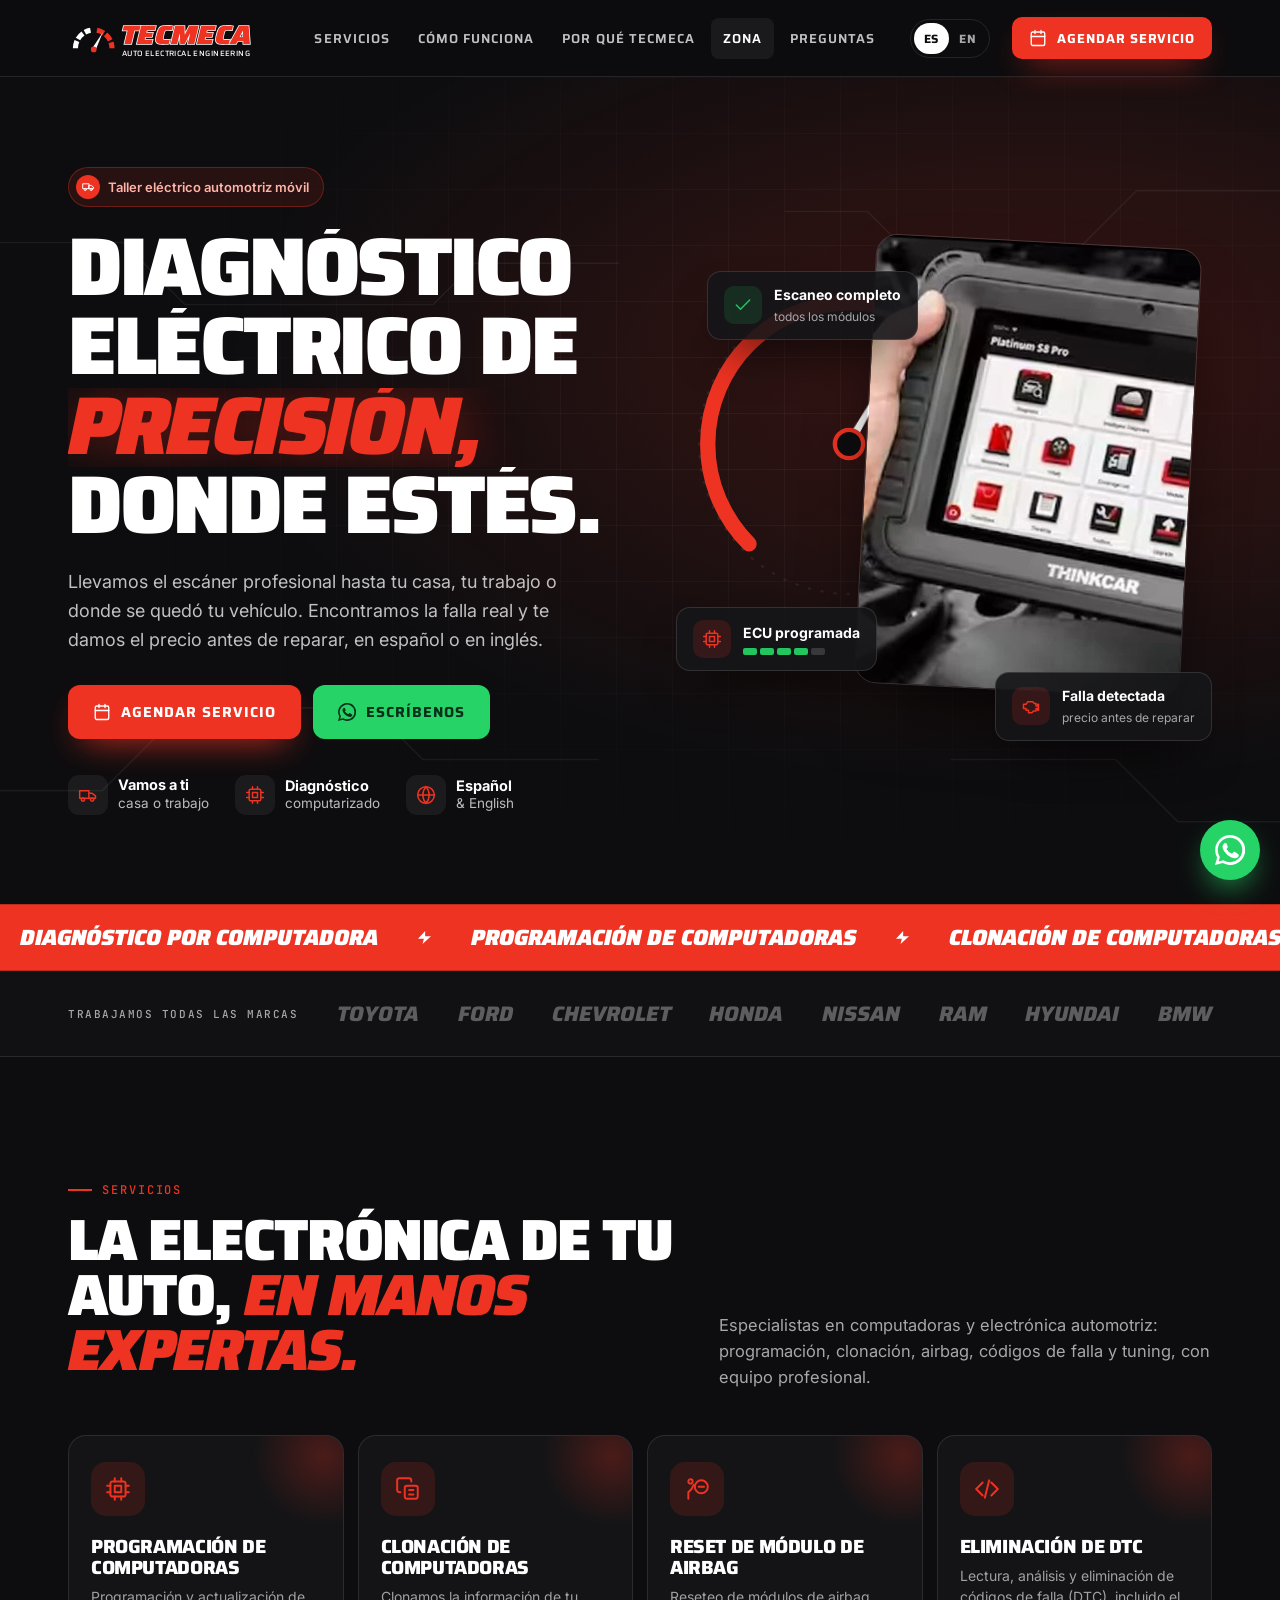
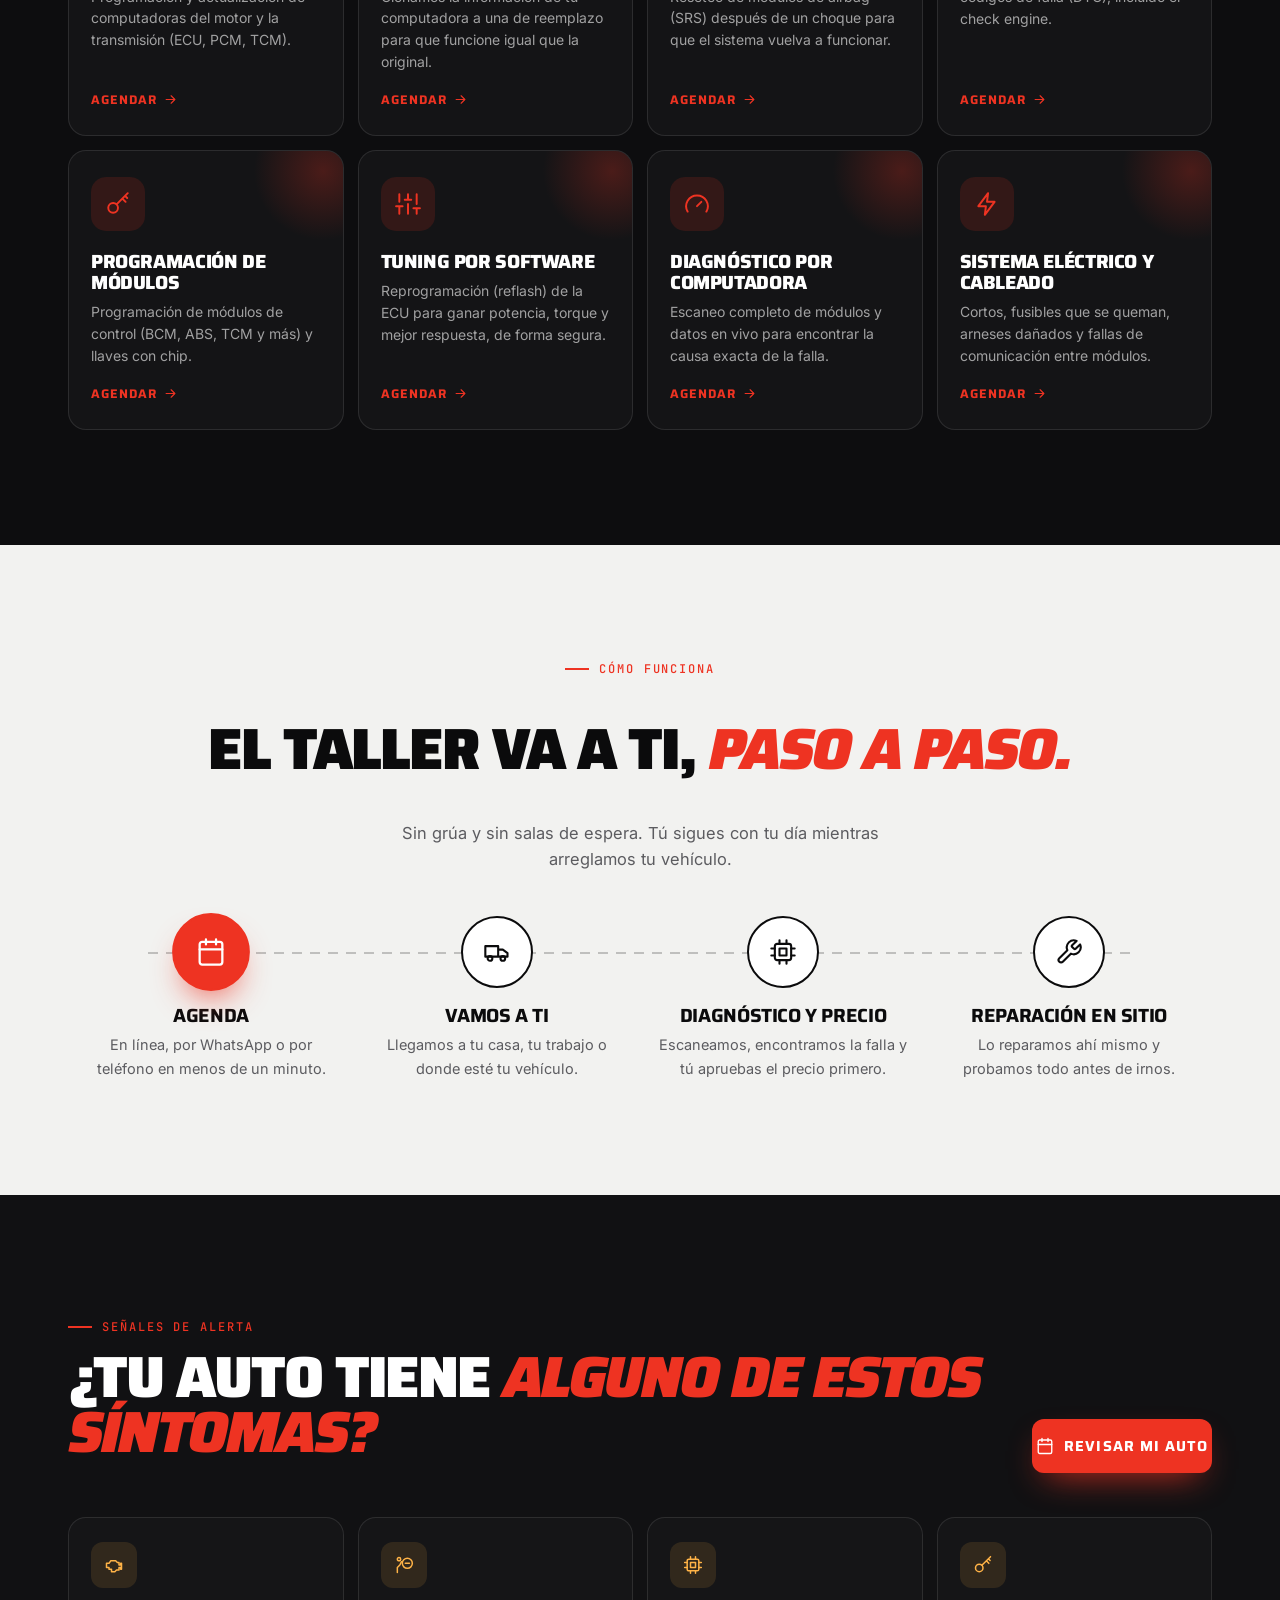
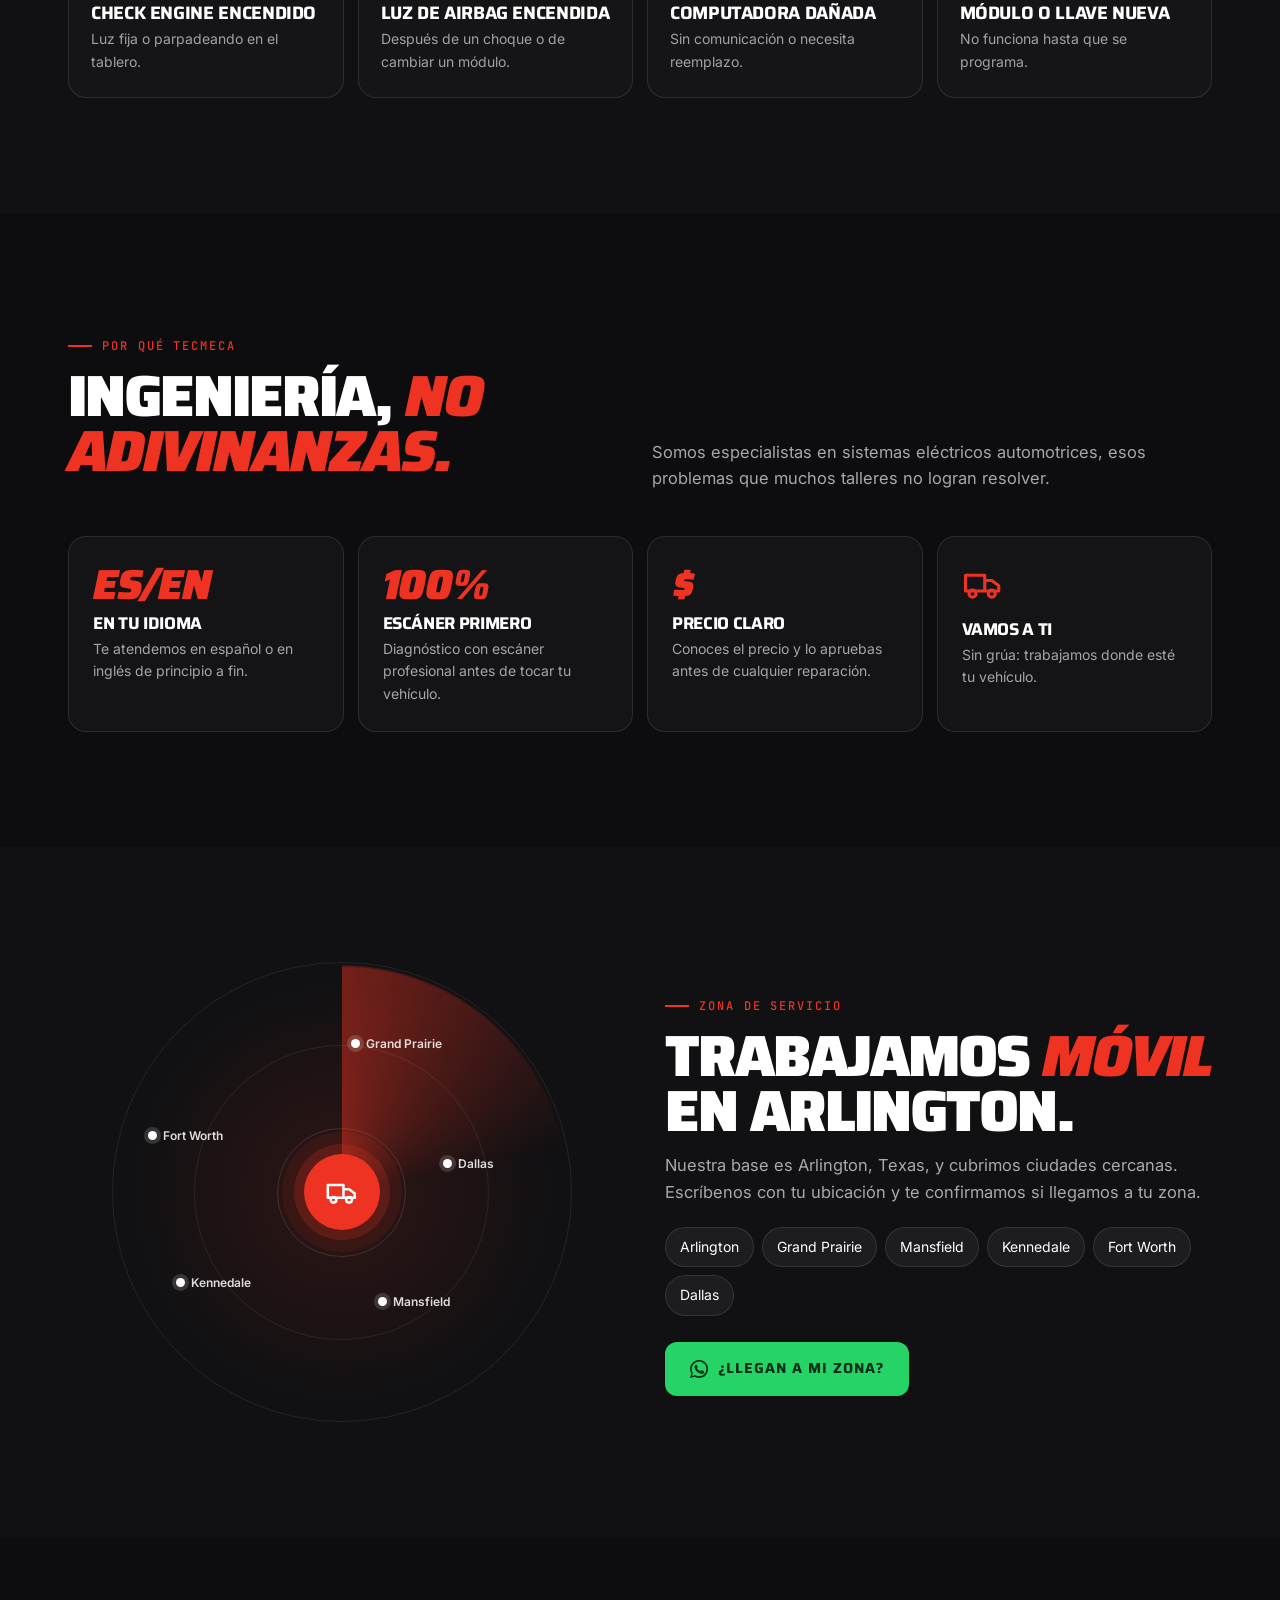
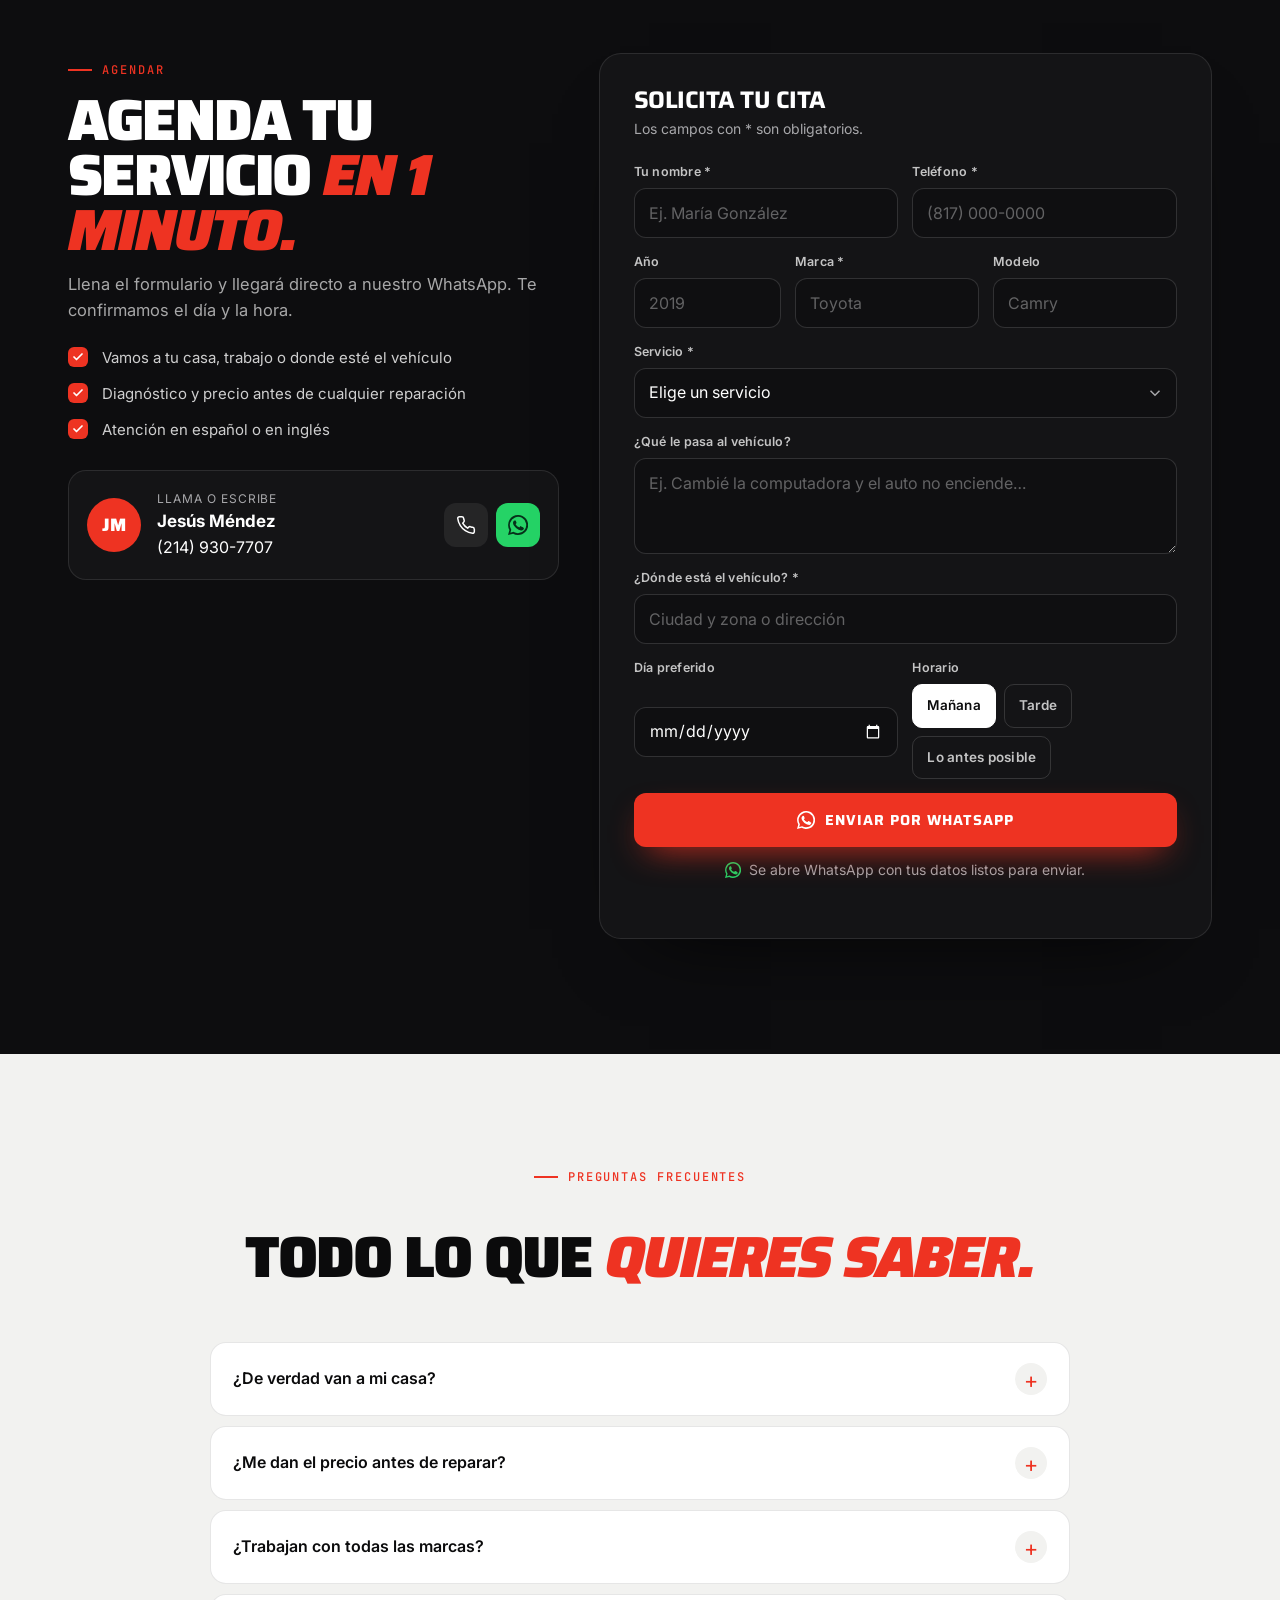
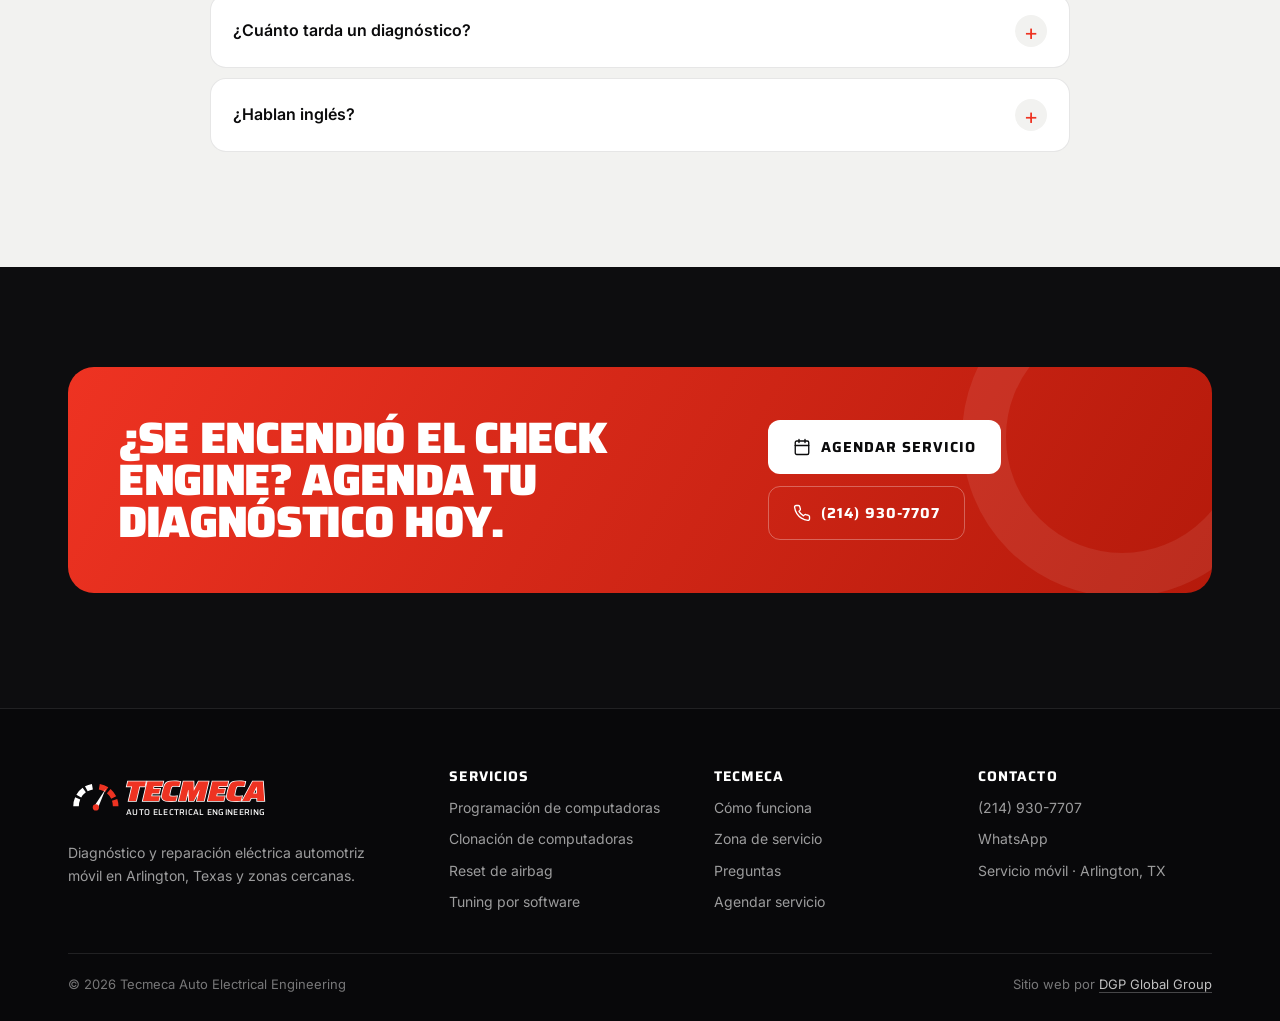
==== commit 8d31ac05: "Refocus website services on ECU programming and electronics - New service cards: ECU programming, EC" ====
--- a/index.html
+++ b/index.html
@@ -4,7 +4,7 @@
   <meta charset="utf-8" />
   <meta name="viewport" content="width=device-width, initial-scale=1, viewport-fit=cover" />
   <title>Tecmeca · Servicio eléctrico automotriz móvil en Arlington, TX</title>
-  <meta name="description" content="Tecmeca Auto Electrical Engineering: diagnóstico por computadora y reparación eléctrica automotriz a domicilio en Arlington, TX y alrededores. Baterías, alternadores, arranques, módulos, llaves y check engine. Español e inglés." />
+  <meta name="description" content="Tecmeca Auto Electrical Engineering: diagnóstico por computadora y reparación eléctrica automotriz a domicilio en Arlington, TX y alrededores. Programación y clonación de computadoras, reset de airbag, eliminación de códigos de falla (DTC), programación de módulos y tuning por software. Español e inglés." />
   <link rel="canonical" href="https://tecmecatx.com/" />
   <link rel="alternate" hreflang="es" href="https://tecmecatx.com/" />
   <link rel="alternate" hreflang="en" href="https://tecmecatx.com/" />
@@ -62,12 +62,9 @@
     <text x="94" y="74" font-family="Saira, sans-serif" font-weight="500" font-size="13.5" fill="#fff" textLength="224" lengthAdjust="spacing">AUTO ELECTRICAL ENGINEERING</text>
   </symbol>
   <symbol id="i-bolt" viewBox="0 0 24 24"><path d="M13 2 4 14h7l-1 8 9-12h-7l1-8z"/></symbol>
-  <symbol id="i-battery" viewBox="0 0 24 24"><rect x="2" y="7" width="18" height="10" rx="2"/><path d="M22 11v2M6 10v4M10 10v4"/></symbol>
   <symbol id="i-gauge" viewBox="0 0 24 24"><path d="m12 14 4-4"/><path d="M3.3 19a10 10 0 1 1 17.4 0"/></symbol>
   <symbol id="i-cpu" viewBox="0 0 24 24"><rect x="5" y="5" width="14" height="14" rx="2"/><rect x="9" y="9" width="6" height="6"/><path d="M9 2v3M15 2v3M9 19v3M15 19v3M2 9h3M2 15h3M19 9h3M19 15h3"/></symbol>
   <symbol id="i-key" viewBox="0 0 24 24"><circle cx="7.5" cy="15.5" r="4.5"/><path d="M10.7 12.3 21 2M16 7l3 3M18.5 4.5l2 2"/></symbol>
-  <symbol id="i-light" viewBox="0 0 24 24"><path d="M9 18h6M10 22h4M12 2a7 7 0 0 0-4 12.7V17h8v-2.3A7 7 0 0 0 12 2z"/></symbol>
-  <symbol id="i-snow" viewBox="0 0 24 24"><path d="M12 2v20M2 12h20M5 5l14 14M19 5 5 19"/></symbol>
   <symbol id="i-engine" viewBox="0 0 24 24"><path d="M3 10h3l2-3h6l2 2h2v3h2v-2h1v7h-1v-2h-2v3h-3l-2 2H9v-3H6v-2H3z"/></symbol>
   <symbol id="i-wrench" viewBox="0 0 24 24"><path d="M14.7 6.3a1 1 0 0 0 0 1.4l1.6 1.6a1 1 0 0 0 1.4 0l3.8-3.8a6 6 0 0 1-7.9 7.9l-6.9 6.9a2.1 2.1 0 0 1-3-3l6.9-6.9a6 6 0 0 1 7.9-7.9l-3.8 3.8z"/></symbol>
   <symbol id="i-van" viewBox="0 0 24 24"><path d="M2 7h11v9H2zM13 10h4l4 3v3h-8z"/><circle cx="6" cy="17.5" r="2"/><circle cx="17" cy="17.5" r="2"/></symbol>
@@ -76,6 +73,10 @@
   <symbol id="i-check" viewBox="0 0 24 24"><path d="M20 6 9 17l-5-5"/></symbol>
   <symbol id="i-globe" viewBox="0 0 24 24"><circle cx="12" cy="12" r="10"/><path d="M2 12h20M12 2a15 15 0 0 1 0 20M12 2a15 15 0 0 0 0 20"/></symbol>
   <symbol id="i-arrow" viewBox="0 0 24 24"><path d="M5 12h14M13 6l6 6-6 6"/></symbol>
+  <symbol id="i-copy" viewBox="0 0 24 24"><rect x="9" y="9" width="12" height="12" rx="2"/><path d="M5 15H4a2 2 0 0 1-2-2V4a2 2 0 0 1 2-2h9a2 2 0 0 1 2 2v1"/><path d="M13 13h4M13 17h4"/></symbol>
+  <symbol id="i-airbag" viewBox="0 0 24 24"><circle cx="6" cy="5" r="2"/><path d="M4 21v-6l3-3 2-4"/><circle cx="16" cy="10" r="6"/><path d="M13.5 10h5"/></symbol>
+  <symbol id="i-code" viewBox="0 0 24 24"><path d="m8 6-6 6 6 6M16 6l6 6-6 6M14 4l-4 16"/></symbol>
+  <symbol id="i-sliders" viewBox="0 0 24 24"><path d="M4 21v-7M4 10V3M12 21v-9M12 8V3M20 21v-5M20 12V3M1 14h6M9 8h6M17 16h6"/></symbol>
   <symbol id="i-wa" viewBox="0 0 24 24"><path d="M17.5 14.4c-.3-.1-1.8-.9-2-1s-.5-.1-.7.1-.8 1-.9 1.2-.3.2-.6.1a8.2 8.2 0 0 1-4-3.5c-.3-.5.3-.5.9-1.6.1-.2 0-.4 0-.5l-.9-2.2c-.2-.6-.5-.5-.7-.5h-.6a1.2 1.2 0 0 0-.9.4 3.6 3.6 0 0 0-1.1 2.7 6.3 6.3 0 0 0 1.3 3.3 14.4 14.4 0 0 0 5.5 4.9c2 .9 2.8.9 3.8.8a3.3 3.3 0 0 0 2.2-1.5 2.7 2.7 0 0 0 .2-1.5c-.1-.1-.3-.2-.6-.3zM12 21.8a9.8 9.8 0 0 1-5-1.4l-.4-.2-3.7 1 1-3.6-.2-.4A9.8 9.8 0 1 1 12 21.8zM12 0a12 12 0 0 0-10.3 18L0 24l6.2-1.6A12 12 0 1 0 12 0z"/></symbol>
 </svg>
 
@@ -137,15 +138,15 @@
         <svg class="visual__gauge" viewBox="0 0 300 300"><circle cx="150" cy="150" r="138" fill="none" stroke="rgba(255,255,255,.07)" stroke-width="2" stroke-dasharray="3 9"/><path d="M58 242 A130 130 0 1 1 242 242" fill="none" stroke="rgba(255,255,255,.1)" stroke-width="14" stroke-linecap="round"/><path class="arc" d="M58 242 A130 130 0 1 1 242 242" fill="none" stroke="#ee3322" stroke-width="14" stroke-linecap="round"/><path class="needle" d="M146 150 L150 44 L154 150 Z" fill="#fff"/><circle cx="150" cy="150" r="13" fill="#0d0d0f" stroke="#ee3322" stroke-width="4"/></svg>
         <div class="visual__img"><img src="assets/diagnostico.webp" alt="" width="341" height="455" fetchpriority="high" /></div>
         <div class="hud hud--1"><i><svg class="ic"><use href="#i-check"/></svg></i><div><b data-en="Full scan">Escaneo completo</b><small data-en="all modules checked">todos los módulos</small></div></div>
-        <div class="hud hud--2"><i class="r"><svg class="ic"><use href="#i-battery"/></svg></i><div><b data-en="Battery 12.6 V">Batería 12.6 V</b><div class="volt"><span></span><span></span><span></span><span></span><span></span></div></div></div>
+        <div class="hud hud--2"><i class="r"><svg class="ic"><use href="#i-cpu"/></svg></i><div><b data-en="ECU programmed">ECU programada</b><div class="volt"><span></span><span></span><span></span><span></span><span></span></div></div></div>
         <div class="hud hud--3"><i class="r"><svg class="ic"><use href="#i-engine"/></svg></i><div><b data-en="Fault found">Falla detectada</b><small data-en="price before repair">precio antes de reparar</small></div></div>
       </div>
     </div>
   </section>
 
   <div class="marquee" aria-hidden="true"><div class="marquee__track">
-    <span data-en="Computer diagnostics">Diagnóstico por computadora</span><span data-en="Batteries &amp; alternators">Baterías y alternadores</span><span data-en="Starters">Motores de arranque</span><span data-en="Wiring">Cableado</span><span data-en="Modules &amp; keys">Módulos y llaves</span><span data-en="Check engine">Check engine</span><span data-en="Mobile service">Servicio móvil</span>
-    <span data-en="Computer diagnostics">Diagnóstico por computadora</span><span data-en="Batteries &amp; alternators">Baterías y alternadores</span><span data-en="Starters">Motores de arranque</span><span data-en="Wiring">Cableado</span><span data-en="Modules &amp; keys">Módulos y llaves</span><span data-en="Check engine">Check engine</span><span data-en="Mobile service">Servicio móvil</span>
+    <span data-en="Computer diagnostics">Diagnóstico por computadora</span><span data-en="ECU programming">Programación de computadoras</span><span data-en="ECU cloning">Clonación de computadoras</span><span data-en="Airbag reset">Reset de airbag</span><span data-en="DTC removal">Eliminación de DTC</span><span data-en="Module programming">Programación de módulos</span><span data-en="Software tuning">Tuning por software</span><span data-en="Mobile service">Servicio móvil</span>
+    <span data-en="Computer diagnostics">Diagnóstico por computadora</span><span data-en="ECU programming">Programación de computadoras</span><span data-en="ECU cloning">Clonación de computadoras</span><span data-en="Airbag reset">Reset de airbag</span><span data-en="DTC removal">Eliminación de DTC</span><span data-en="Module programming">Programación de módulos</span><span data-en="Software tuning">Tuning por software</span><span data-en="Mobile service">Servicio móvil</span>
   </div></div>
 
   <div class="brands"><div class="container"><small data-en="We work on all makes">Trabajamos todas las marcas</small><span>Toyota</span><span>Ford</span><span>Chevrolet</span><span>Honda</span><span>Nissan</span><span>RAM</span><span>Hyundai</span><span>BMW</span></div></div>
@@ -154,18 +155,18 @@
   <section id="servicios">
     <div class="container">
       <div class="head rv">
-        <div><span class="eyebrow" data-en="Services">Servicios</span><h2 class="h2" data-en-html="Everything electrical in your car, &lt;em&gt;solved.&lt;/em&gt;">Todo lo eléctrico de tu auto, <em>resuelto.</em></h2></div>
-        <p class="sub" data-en="From a warning light on the dash to module programming. We diagnose with professional equipment and explain everything before repairing.">Desde una luz encendida en el tablero hasta la programación de módulos. Diagnosticamos con equipo profesional y te explicamos todo antes de reparar.</p>
+        <div><span class="eyebrow" data-en="Services">Servicios</span><h2 class="h2" data-en-html="Your car&amp;#39;s computers, &lt;em&gt;in expert hands.&lt;/em&gt;">La electrónica de tu auto, <em>en manos expertas.</em></h2></div>
+        <p class="sub" data-en="Specialists in automotive computers and electronics: programming, cloning, airbag reset, fault codes and software tuning, with professional equipment.">Especialistas en computadoras y electrónica automotriz: programación, clonación, airbag, códigos de falla y tuning, con equipo profesional.</p>
       </div>
       <div class="svc">
-        <article class="svc__card rv"><i><svg class="ic"><use href="#i-cpu"/></svg></i><h3 data-en="Computer diagnostics">Diagnóstico por computadora</h3><p data-en="Full module scan, fault codes and live data to find the exact cause.">Escaneo completo de módulos, códigos de falla y datos en vivo para encontrar la causa exacta.</p><button type="button" data-service="Diagnóstico por computadora"><span data-en="Book">Agendar</span><svg class="ic"><use href="#i-arrow"/></svg></button></article>
-        <article class="svc__card rv" style="--d:.05s"><i><svg class="ic"><use href="#i-bolt"/></svg></i><h3 data-en="Electrical system &amp; wiring">Sistema eléctrico y cableado</h3><p data-en="Shorts, blown fuses, damaged harnesses and parasitic battery drain.">Cortos, fusibles que se queman, arneses dañados y consumo que descarga la batería.</p><button type="button" data-service="Sistema eléctrico y cableado"><span data-en="Book">Agendar</span><svg class="ic"><use href="#i-arrow"/></svg></button></article>
-        <article class="svc__card rv" style="--d:.1s"><i><svg class="ic"><use href="#i-battery"/></svg></i><h3 data-en="Batteries &amp; alternators">Baterías y alternadores</h3><p data-en="Battery and charging tests, replacement and installation on site.">Prueba de batería y de carga, reemplazo e instalación en el lugar.</p><button type="button" data-service="Baterías y alternadores"><span data-en="Book">Agendar</span><svg class="ic"><use href="#i-arrow"/></svg></button></article>
-        <article class="svc__card rv" style="--d:.15s"><i><svg class="ic"><use href="#i-gauge"/></svg></i><h3 data-en="Starters">Motores de arranque</h3><p data-en="Car won't start or just clicks? We repair or replace the starter.">¿Tu auto no enciende o solo hace clic? Reparamos o reemplazamos la marcha.</p><button type="button" data-service="Motor de arranque"><span data-en="Book">Agendar</span><svg class="ic"><use href="#i-arrow"/></svg></button></article>
-        <article class="svc__card rv"><i><svg class="ic"><use href="#i-key"/></svg></i><h3 data-en="Modules &amp; keys">Módulos y llaves</h3><p data-en="Programming of ECUs, control modules and chip keys.">Programación de computadoras, módulos de control y llaves con chip.</p><button type="button" data-service="Módulos y llaves"><span data-en="Book">Agendar</span><svg class="ic"><use href="#i-arrow"/></svg></button></article>
-        <article class="svc__card rv" style="--d:.05s"><i><svg class="ic"><use href="#i-engine"/></svg></i><h3>Check engine</h3><p data-en="We find the real reason the light is on, not just clear the code.">Encontramos la causa real de la luz encendida, no solo borramos el código.</p><button type="button" data-service="Check engine"><span data-en="Book">Agendar</span><svg class="ic"><use href="#i-arrow"/></svg></button></article>
-        <article class="svc__card rv" style="--d:.1s"><i><svg class="ic"><use href="#i-light"/></svg></i><h3 data-en="Lights &amp; lighting">Luces e iluminación</h3><p data-en="Headlights, turn signals, brake lights and dashboard lights.">Faros, direccionales, luces de freno y luces del tablero.</p><button type="button" data-service="Luces e iluminación"><span data-en="Book">Agendar</span><svg class="ic"><use href="#i-arrow"/></svg></button></article>
-        <article class="svc__card rv" style="--d:.15s"><i><svg class="ic"><use href="#i-snow"/></svg></i><h3 data-en="A/C electrical">A/C eléctrico</h3><p data-en="Compressor clutch, fans, relays and climate controls.">Embrague del compresor, ventiladores, relés y controles del clima.</p><button type="button" data-service="A/C eléctrico"><span data-en="Book">Agendar</span><svg class="ic"><use href="#i-arrow"/></svg></button></article>
+        <article class="svc__card rv"><i><svg class="ic"><use href="#i-cpu"/></svg></i><h3 data-en="ECU programming">Programación de computadoras</h3><p data-en="Programming and software updates for engine and transmission computers (ECU, PCM, TCM).">Programación y actualización de computadoras del motor y la transmisión (ECU, PCM, TCM).</p><button type="button" data-service="Programación de computadoras"><span data-en="Book">Agendar</span><svg class="ic"><use href="#i-arrow"/></svg></button></article>
+        <article class="svc__card rv" style="--d:.05s"><i><svg class="ic"><use href="#i-copy"/></svg></i><h3 data-en="ECU cloning">Clonación de computadoras</h3><p data-en="We clone your computer's data onto a replacement unit so it works just like the original.">Clonamos la información de tu computadora a una de reemplazo para que funcione igual que la original.</p><button type="button" data-service="Clonación de computadoras"><span data-en="Book">Agendar</span><svg class="ic"><use href="#i-arrow"/></svg></button></article>
+        <article class="svc__card rv" style="--d:.1s"><i><svg class="ic"><use href="#i-airbag"/></svg></i><h3 data-en="Airbag module reset">Reset de módulo de airbag</h3><p data-en="SRS airbag module reset after a crash so the system works again.">Reseteo de módulos de airbag (SRS) después de un choque para que el sistema vuelva a funcionar.</p><button type="button" data-service="Reset de módulo de airbag"><span data-en="Book">Agendar</span><svg class="ic"><use href="#i-arrow"/></svg></button></article>
+        <article class="svc__card rv" style="--d:.15s"><i><svg class="ic"><use href="#i-code"/></svg></i><h3 data-en="DTC removal">Eliminación de DTC</h3><p data-en="Reading, analysis and removal of diagnostic trouble codes (DTC), including check engine.">Lectura, análisis y eliminación de códigos de falla (DTC), incluido el check engine.</p><button type="button" data-service="Eliminación de DTC (códigos de falla)"><span data-en="Book">Agendar</span><svg class="ic"><use href="#i-arrow"/></svg></button></article>
+        <article class="svc__card rv"><i><svg class="ic"><use href="#i-key"/></svg></i><h3 data-en="Module programming">Programación de módulos</h3><p data-en="Programming of control modules (BCM, ABS, TCM and more) and chip keys.">Programación de módulos de control (BCM, ABS, TCM y más) y llaves con chip.</p><button type="button" data-service="Programación de módulos"><span data-en="Book">Agendar</span><svg class="ic"><use href="#i-arrow"/></svg></button></article>
+        <article class="svc__card rv" style="--d:.05s"><i><svg class="ic"><use href="#i-sliders"/></svg></i><h3 data-en="Software tuning">Tuning por software</h3><p data-en="ECU reflash to gain horsepower, torque and better throttle response, done safely.">Reprogramación (reflash) de la ECU para ganar potencia, torque y mejor respuesta, de forma segura.</p><button type="button" data-service="Tuning por software"><span data-en="Book">Agendar</span><svg class="ic"><use href="#i-arrow"/></svg></button></article>
+        <article class="svc__card rv" style="--d:.1s"><i><svg class="ic"><use href="#i-gauge"/></svg></i><h3 data-en="Computer diagnostics">Diagnóstico por computadora</h3><p data-en="Full module scan and live data to find the exact cause of the fault.">Escaneo completo de módulos y datos en vivo para encontrar la causa exacta de la falla.</p><button type="button" data-service="Diagnóstico por computadora"><span data-en="Book">Agendar</span><svg class="ic"><use href="#i-arrow"/></svg></button></article>
+        <article class="svc__card rv" style="--d:.15s"><i><svg class="ic"><use href="#i-bolt"/></svg></i><h3 data-en="Electrical system &amp; wiring">Sistema eléctrico y cableado</h3><p data-en="Shorts, blown fuses, damaged harnesses and communication faults between modules.">Cortos, fusibles que se queman, arneses dañados y fallas de comunicación entre módulos.</p><button type="button" data-service="Sistema eléctrico y cableado"><span data-en="Book">Agendar</span><svg class="ic"><use href="#i-arrow"/></svg></button></article>
       </div>
     </div>
   </section>
@@ -189,9 +190,9 @@
       <div class="head rv"><div><span class="eyebrow" data-en="Warning signs">Señales de alerta</span><h2 class="h2" data-en-html="Does your car have &lt;em&gt;any of these?&lt;/em&gt;">¿Tu auto tiene <em>alguno de estos síntomas?</em></h2></div><a class="btn btn--red" href="#agendar"><svg class="ic"><use href="#i-cal"/></svg><span data-en="Get it checked">Revisar mi auto</span></a></div>
       <div class="symp">
         <div class="rv"><i><svg class="ic"><use href="#i-engine"/></svg></i><h3 data-en="Check engine on">Check engine encendido</h3><p data-en="Steady or blinking light on the dashboard.">Luz fija o parpadeando en el tablero.</p></div>
-        <div class="rv" style="--d:.05s"><i><svg class="ic"><use href="#i-battery"/></svg></i><h3 data-en="Battery keeps dying">La batería se descarga</h3><p data-en="Dead in the morning even if it's new.">Amanece sin carga aunque sea nueva.</p></div>
-        <div class="rv" style="--d:.1s"><i><svg class="ic"><use href="#i-gauge"/></svg></i><h3 data-en="Won't start">No arranca</h3><p data-en="It clicks but the engine doesn't crank.">Hace clic pero el motor no gira.</p></div>
-        <div class="rv" style="--d:.15s"><i><svg class="ic"><use href="#i-light"/></svg></i><h3 data-en="Flickering lights">Luces que fallan</h3><p data-en="They flicker, dim or don't turn on.">Parpadean, bajan de intensidad o no encienden.</p></div>
+        <div class="rv" style="--d:.05s"><i><svg class="ic"><use href="#i-airbag"/></svg></i><h3 data-en="Airbag light on">Luz de airbag encendida</h3><p data-en="After a crash or a module replacement.">Después de un choque o de cambiar un módulo.</p></div>
+        <div class="rv" style="--d:.1s"><i><svg class="ic"><use href="#i-cpu"/></svg></i><h3 data-en="Faulty computer">Computadora dañada</h3><p data-en="No communication or needs replacing.">Sin comunicación o necesita reemplazo.</p></div>
+        <div class="rv" style="--d:.15s"><i><svg class="ic"><use href="#i-key"/></svg></i><h3 data-en="New module or key">Módulo o llave nueva</h3><p data-en="It won't work until it's programmed.">No funciona hasta que se programa.</p></div>
       </div>
     </div>
   </section>
@@ -268,18 +269,18 @@
         <div class="field"><label for="f-service" data-en="Service *">Servicio *</label>
           <select id="f-service" name="service" required>
             <option value="" data-en="Choose a service">Elige un servicio</option>
+            <option value="Programación de computadoras" data-en="ECU programming">Programación de computadoras</option>
+            <option value="Clonación de computadoras" data-en="ECU cloning">Clonación de computadoras</option>
+            <option value="Reset de módulo de airbag" data-en="Airbag module reset">Reset de módulo de airbag</option>
+            <option value="Eliminación de DTC (códigos de falla)" data-en="DTC removal">Eliminación de DTC</option>
+            <option value="Programación de módulos" data-en="Module programming">Programación de módulos</option>
+            <option value="Tuning por software" data-en="Software tuning">Tuning por software</option>
             <option value="Diagnóstico por computadora" data-en="Computer diagnostics">Diagnóstico por computadora</option>
             <option value="Sistema eléctrico y cableado" data-en="Electrical system &amp; wiring">Sistema eléctrico y cableado</option>
-            <option value="Baterías y alternadores" data-en="Batteries &amp; alternators">Baterías y alternadores</option>
-            <option value="Motor de arranque" data-en="Starter">Motor de arranque</option>
-            <option value="Módulos y llaves" data-en="Modules &amp; keys">Módulos y llaves</option>
-            <option value="Check engine">Check engine</option>
-            <option value="Luces e iluminación" data-en="Lights">Luces e iluminación</option>
-            <option value="A/C eléctrico" data-en="A/C electrical">A/C eléctrico</option>
             <option value="Otro" data-en="Other / not sure">Otro / no estoy seguro</option>
           </select>
         </div>
-        <div class="field"><label for="f-details" data-en="What's happening?">¿Qué le pasa al vehículo?</label><textarea id="f-details" name="details" placeholder="Ej. La batería es nueva pero amanece descargada…" data-en-ph="e.g. The battery is new but it's dead every morning…"></textarea></div>
+        <div class="field"><label for="f-details" data-en="What's happening?">¿Qué le pasa al vehículo?</label><textarea id="f-details" name="details" placeholder="Ej. Cambié la computadora y el auto no enciende…" data-en-ph="e.g. I replaced the computer and the car won't start…"></textarea></div>
         <div class="field"><label for="f-where" data-en="Where is the vehicle? *">¿Dónde está el vehículo? *</label><input id="f-where" name="where" required placeholder="Ciudad y zona o dirección" data-en-ph="City and area or address" /></div>
         <div class="grid2">
           <div class="field"><label for="f-date" data-en="Preferred day">Día preferido</label><input id="f-date" name="date" type="date" /></div>
@@ -323,7 +324,7 @@
   <div class="container">
     <div class="foot__grid">
       <div><svg viewBox="0 0 330 84" style="height:52px; width:auto"><use href="#logo"/></svg><p data-en="Mobile auto electrical diagnostics and repair in Arlington, Texas and nearby areas.">Diagnóstico y reparación eléctrica automotriz móvil en Arlington, Texas y zonas cercanas.</p></div>
-      <div><h4 data-en="Services">Servicios</h4><ul><li><a href="#servicios" data-en="Diagnostics">Diagnóstico</a></li><li><a href="#servicios" data-en="Electrical system">Sistema eléctrico</a></li><li><a href="#servicios" data-en="Batteries &amp; alternators">Baterías y alternadores</a></li><li><a href="#servicios" data-en="Modules &amp; keys">Módulos y llaves</a></li></ul></div>
+      <div><h4 data-en="Services">Servicios</h4><ul><li><a href="#servicios" data-en="ECU programming">Programación de computadoras</a></li><li><a href="#servicios" data-en="ECU cloning">Clonación de computadoras</a></li><li><a href="#servicios" data-en="Airbag reset">Reset de airbag</a></li><li><a href="#servicios" data-en="Software tuning">Tuning por software</a></li></ul></div>
       <div><h4>Tecmeca</h4><ul><li><a href="#como-funciona" data-en="How it works">Cómo funciona</a></li><li><a href="#zona" data-en="Service area">Zona de servicio</a></li><li><a href="#preguntas" data-en="FAQ">Preguntas</a></li><li><a href="#agendar" data-en="Book service">Agendar servicio</a></li></ul></div>
       <div><h4 data-en="Contact">Contacto</h4><ul><li><a href="tel:+12149307707">(214) 930-7707</a></li><li><a href="https://wa.me/12149307707" target="_blank" rel="noopener">WhatsApp</a></li><li data-en="Mobile service · Arlington, TX">Servicio móvil · Arlington, TX</li></ul></div>
     </div>
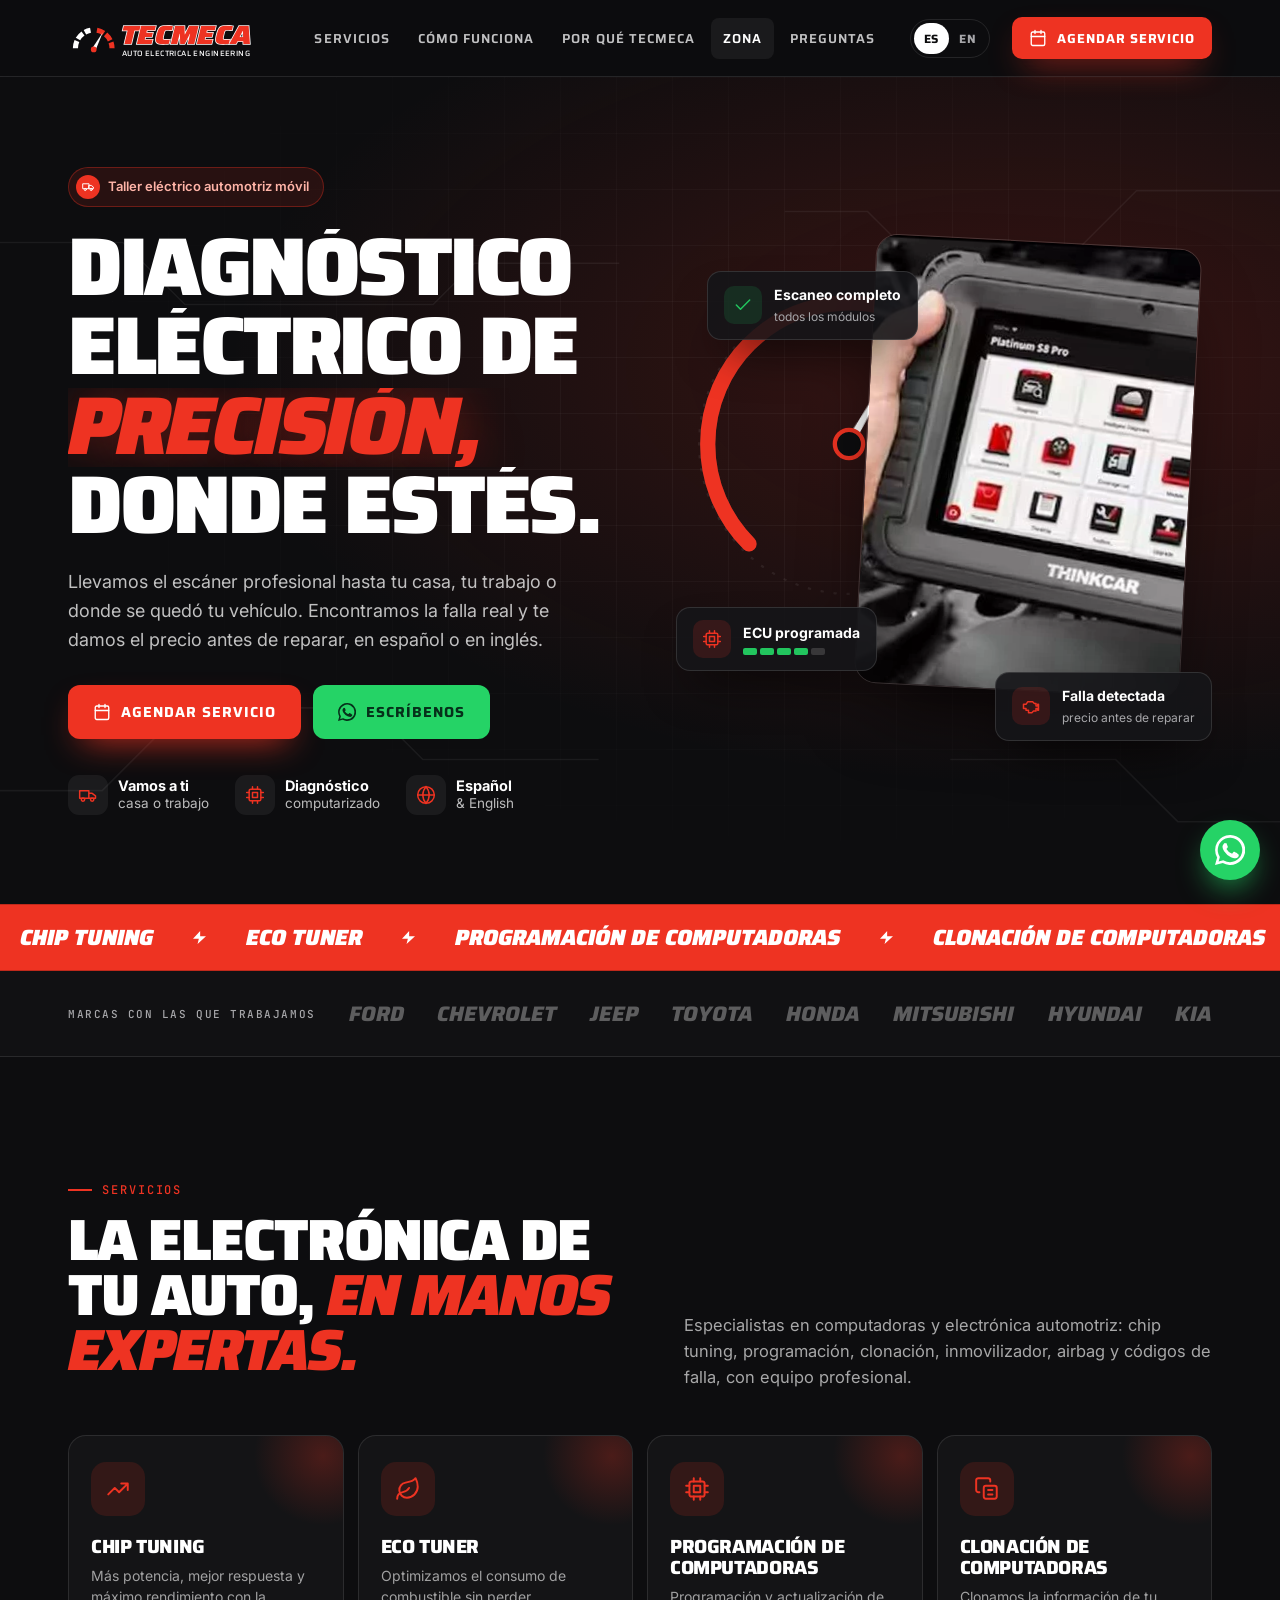
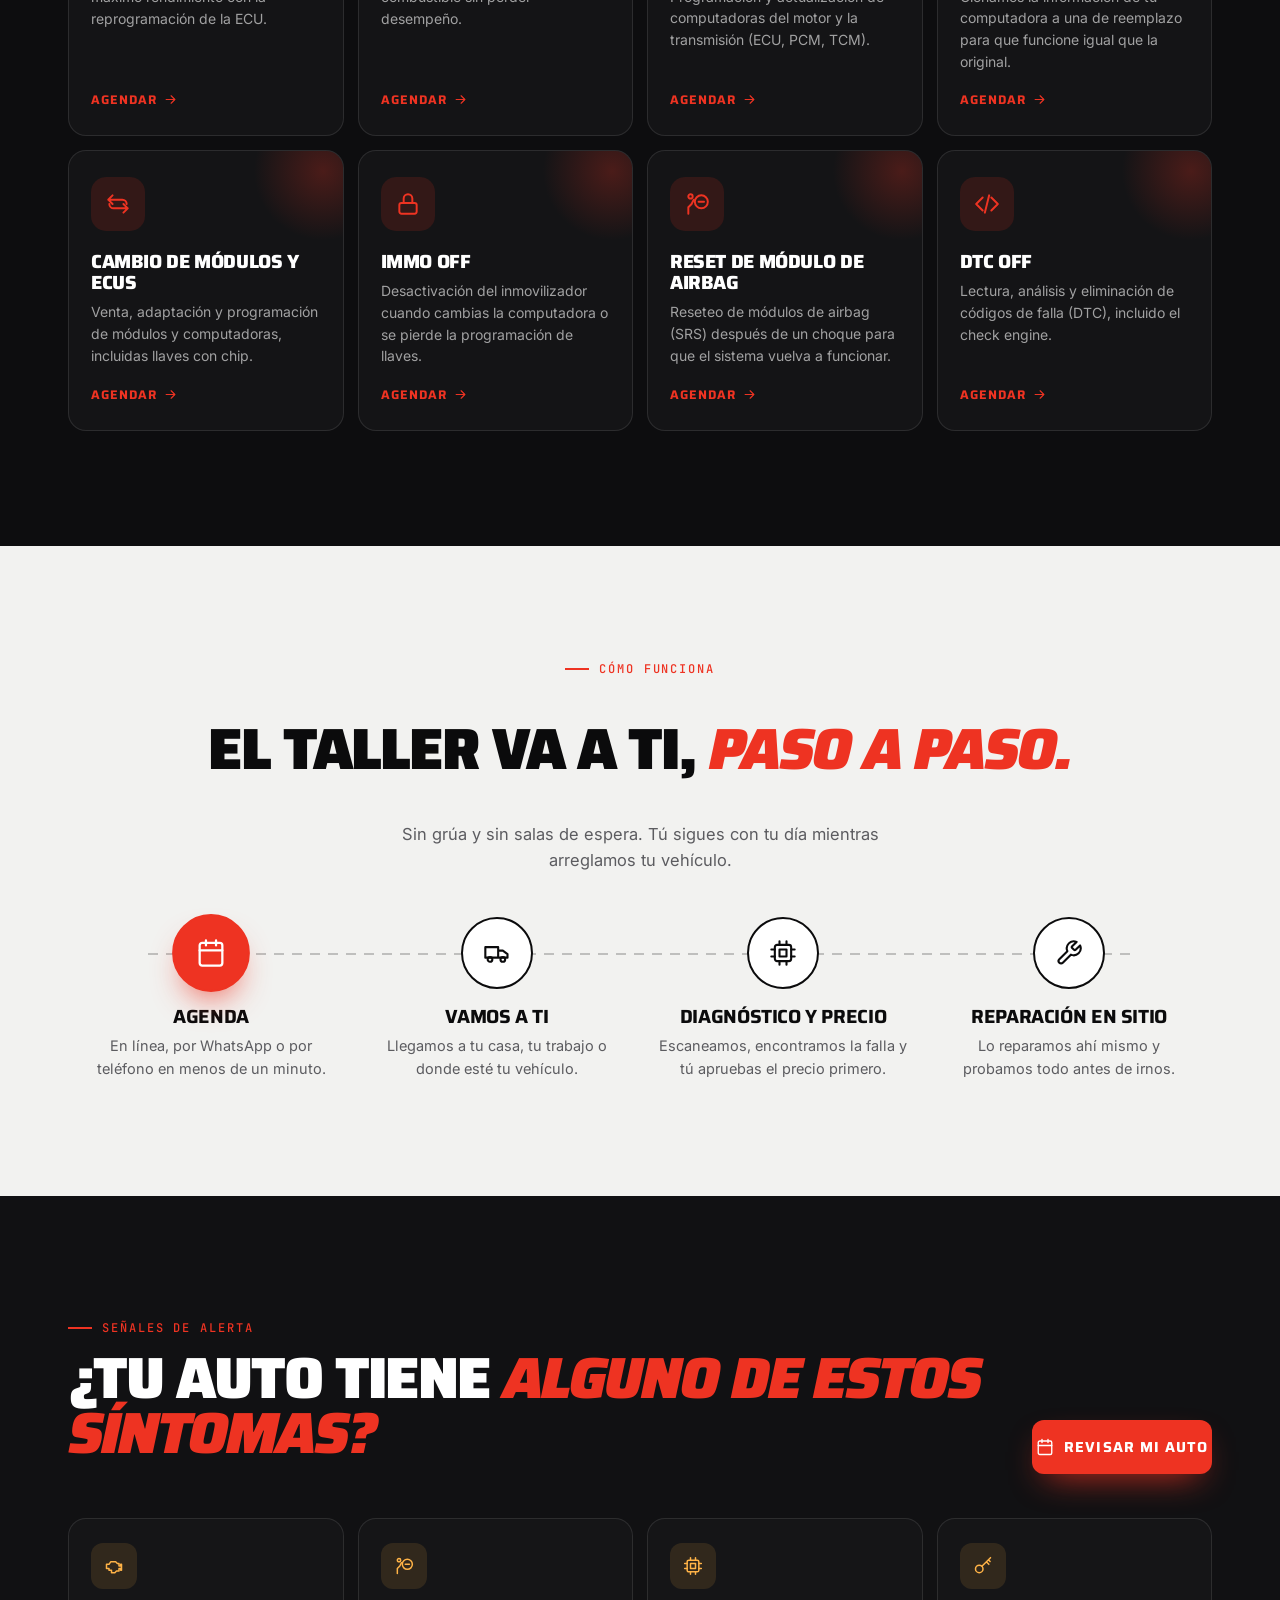
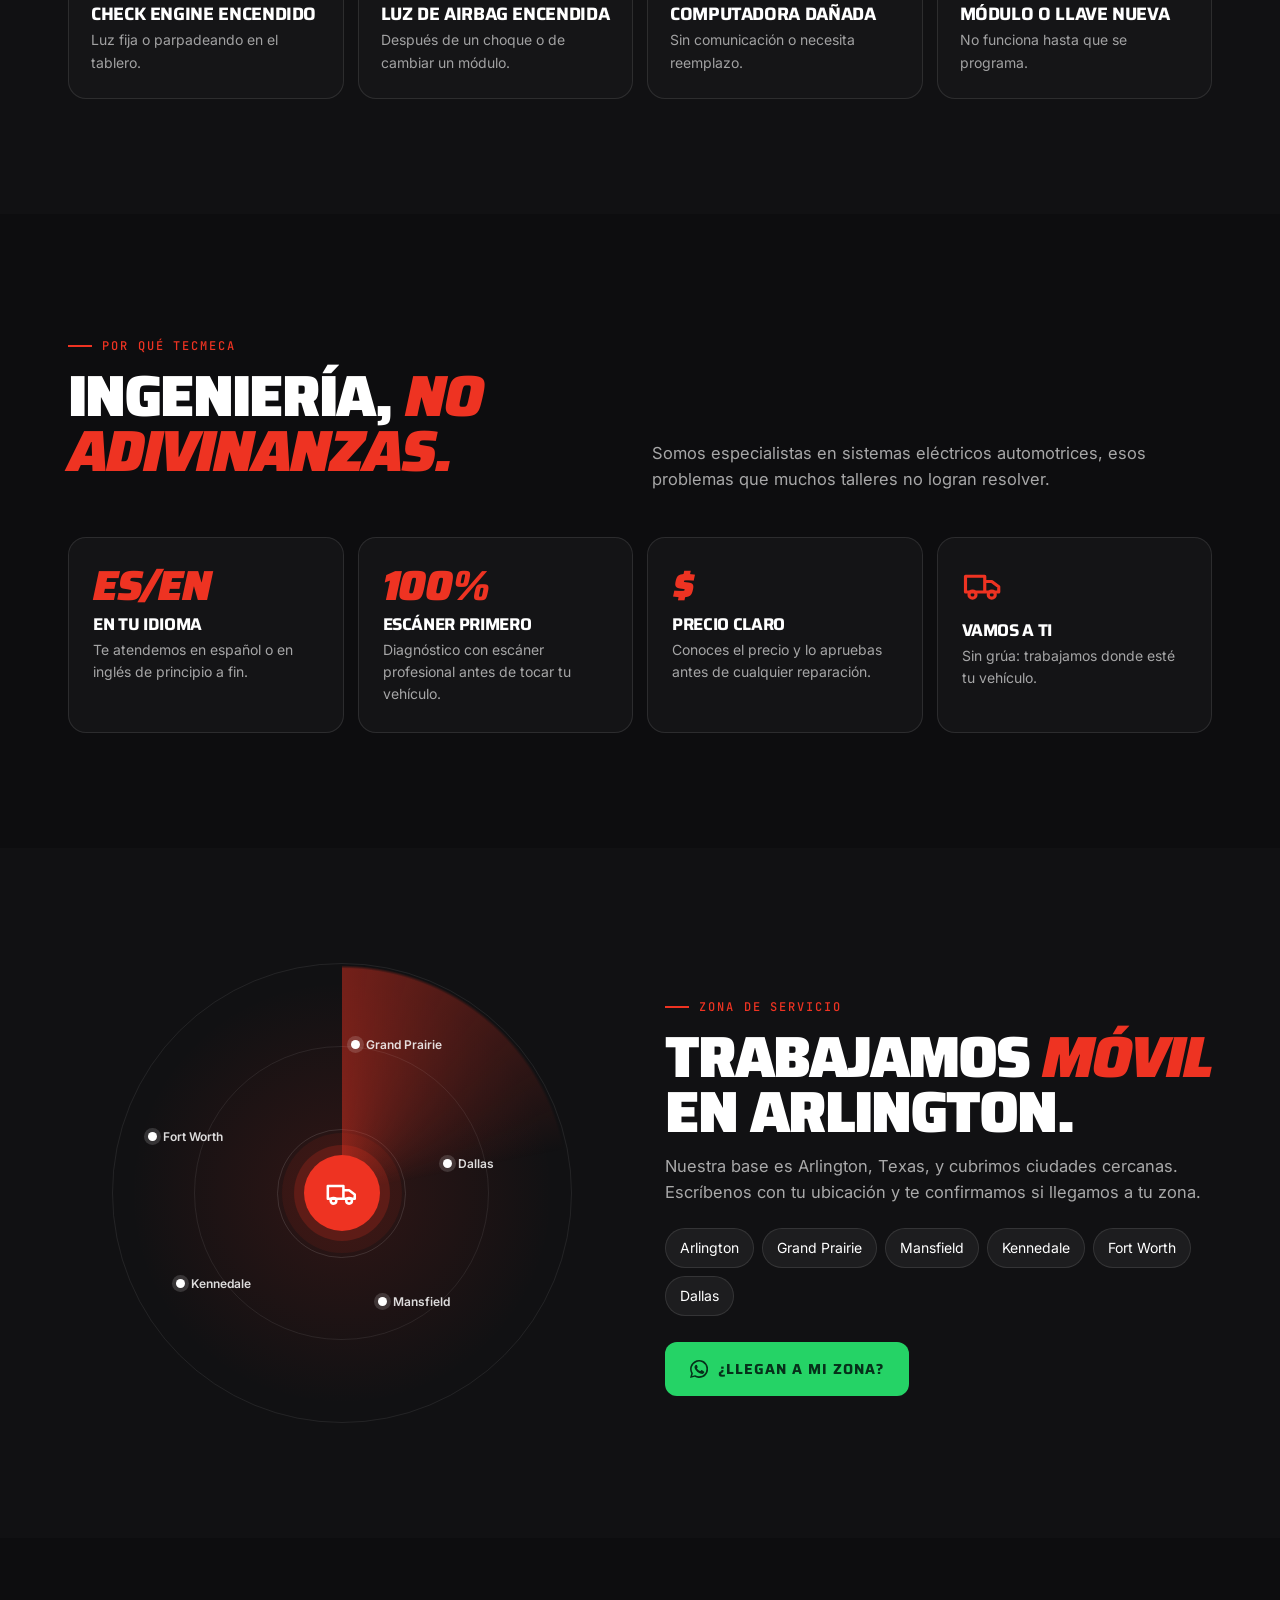
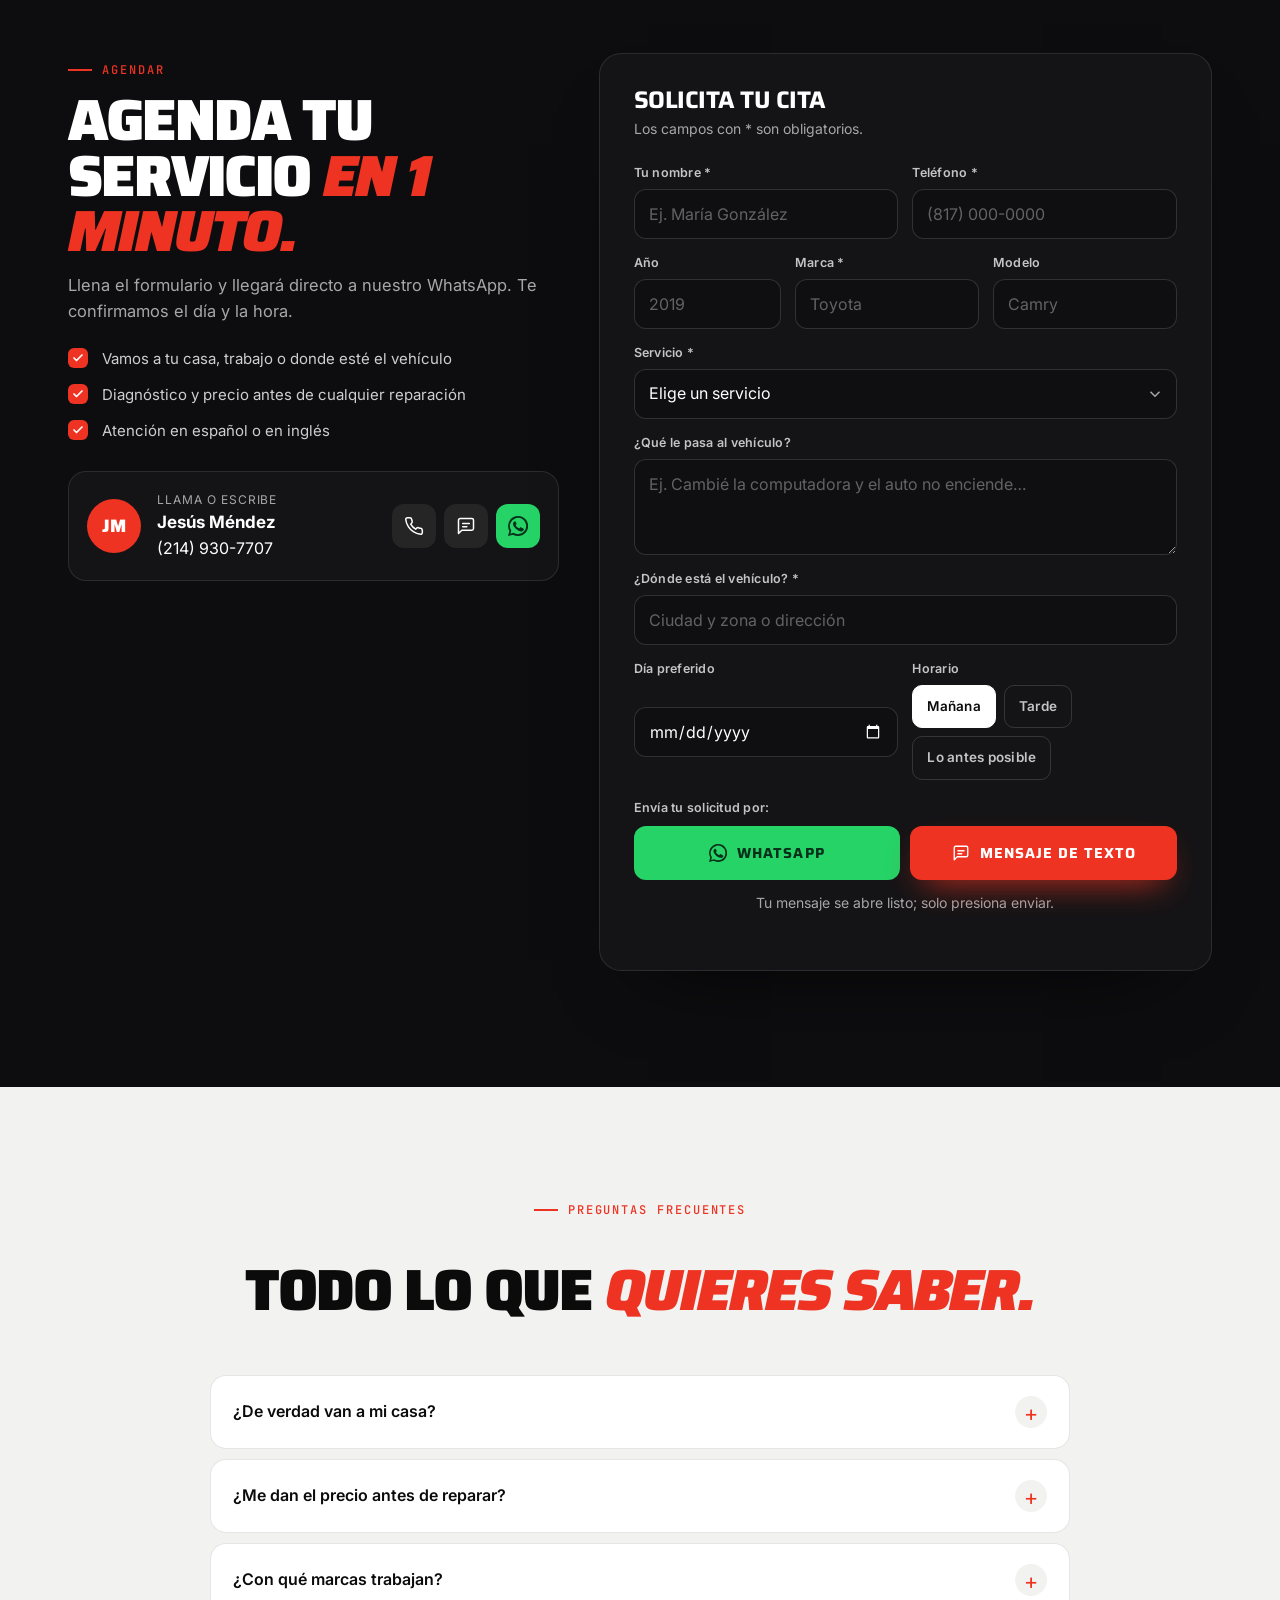
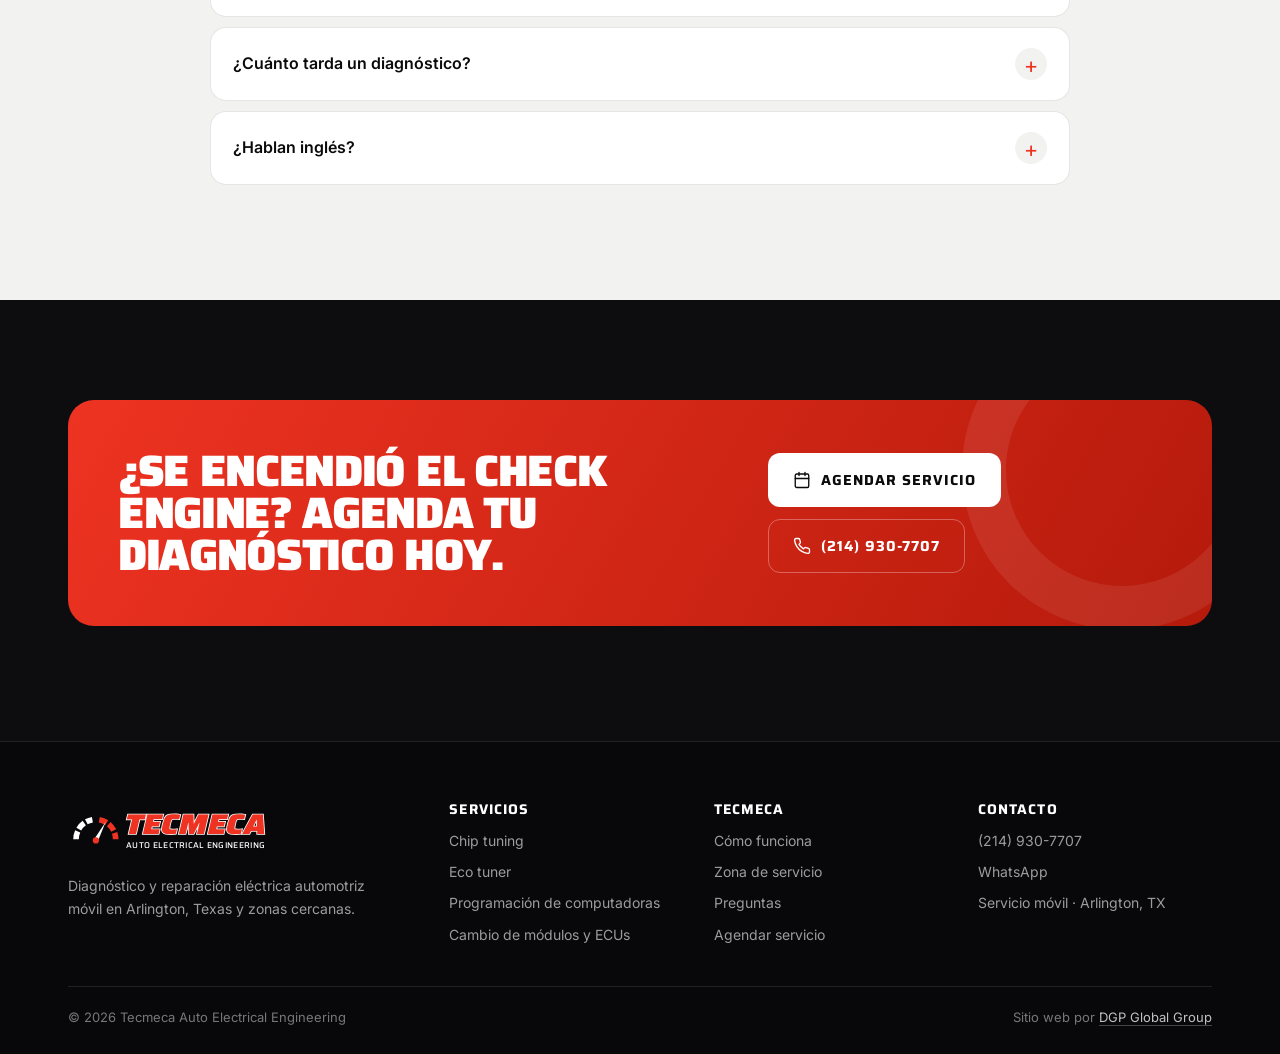
==== commit 4cf29efc: "Add tuning/immo services, brand list, SMS option and Spanish-only requests - Services: chip tuning, " ====
--- a/index.html
+++ b/index.html
@@ -4,7 +4,7 @@
   <meta charset="utf-8" />
   <meta name="viewport" content="width=device-width, initial-scale=1, viewport-fit=cover" />
   <title>Tecmeca · Servicio eléctrico automotriz móvil en Arlington, TX</title>
-  <meta name="description" content="Tecmeca Auto Electrical Engineering: diagnóstico por computadora y reparación eléctrica automotriz a domicilio en Arlington, TX y alrededores. Programación y clonación de computadoras, reset de airbag, eliminación de códigos de falla (DTC), programación de módulos y tuning por software. Español e inglés." />
+  <meta name="description" content="Tecmeca Auto Electrical Engineering: chip tuning, eco tuner, programación y clonación de computadoras, cambio de módulos y ECUs, immo off, reset de airbag y DTC off. Servicio móvil a domicilio en Arlington, TX. Español e inglés." />
   <link rel="canonical" href="https://tecmecatx.com/" />
   <link rel="alternate" hreflang="es" href="https://tecmecatx.com/" />
   <link rel="alternate" hreflang="en" href="https://tecmecatx.com/" />
@@ -61,8 +61,6 @@
     <text x="92" y="52" font-family="Saira, sans-serif" font-weight="900" font-style="italic" font-size="46" fill="#ee3322" stroke="#fff" stroke-width="2.5" paint-order="stroke" textLength="228" lengthAdjust="spacingAndGlyphs">TECMECA</text>
     <text x="94" y="74" font-family="Saira, sans-serif" font-weight="500" font-size="13.5" fill="#fff" textLength="224" lengthAdjust="spacing">AUTO ELECTRICAL ENGINEERING</text>
   </symbol>
-  <symbol id="i-bolt" viewBox="0 0 24 24"><path d="M13 2 4 14h7l-1 8 9-12h-7l1-8z"/></symbol>
-  <symbol id="i-gauge" viewBox="0 0 24 24"><path d="m12 14 4-4"/><path d="M3.3 19a10 10 0 1 1 17.4 0"/></symbol>
   <symbol id="i-cpu" viewBox="0 0 24 24"><rect x="5" y="5" width="14" height="14" rx="2"/><rect x="9" y="9" width="6" height="6"/><path d="M9 2v3M15 2v3M9 19v3M15 19v3M2 9h3M2 15h3M19 9h3M19 15h3"/></symbol>
   <symbol id="i-key" viewBox="0 0 24 24"><circle cx="7.5" cy="15.5" r="4.5"/><path d="M10.7 12.3 21 2M16 7l3 3M18.5 4.5l2 2"/></symbol>
   <symbol id="i-engine" viewBox="0 0 24 24"><path d="M3 10h3l2-3h6l2 2h2v3h2v-2h1v7h-1v-2h-2v3h-3l-2 2H9v-3H6v-2H3z"/></symbol>
@@ -76,7 +74,11 @@
   <symbol id="i-copy" viewBox="0 0 24 24"><rect x="9" y="9" width="12" height="12" rx="2"/><path d="M5 15H4a2 2 0 0 1-2-2V4a2 2 0 0 1 2-2h9a2 2 0 0 1 2 2v1"/><path d="M13 13h4M13 17h4"/></symbol>
   <symbol id="i-airbag" viewBox="0 0 24 24"><circle cx="6" cy="5" r="2"/><path d="M4 21v-6l3-3 2-4"/><circle cx="16" cy="10" r="6"/><path d="M13.5 10h5"/></symbol>
   <symbol id="i-code" viewBox="0 0 24 24"><path d="m8 6-6 6 6 6M16 6l6 6-6 6M14 4l-4 16"/></symbol>
-  <symbol id="i-sliders" viewBox="0 0 24 24"><path d="M4 21v-7M4 10V3M12 21v-9M12 8V3M20 21v-5M20 12V3M1 14h6M9 8h6M17 16h6"/></symbol>
+  <symbol id="i-trend" viewBox="0 0 24 24"><path d="M3 17l6-6 4 4 8-8M15 7h6v6"/></symbol>
+  <symbol id="i-leaf" viewBox="0 0 24 24"><path d="M11 20A7 7 0 0 1 9.8 6.1C15.5 5 17 4.5 19 2c1 2 2 4.2 2 8 0 5.5-4.8 10-10 10z"/><path d="M2 21c0-3 1.9-5.4 5.2-6.1 2.4-.5 4.6-1.6 5.8-3.9"/></symbol>
+  <symbol id="i-swap" viewBox="0 0 24 24"><path d="M7 4 3 8l4 4M3 8h13a4 4 0 0 1 4 4M17 20l4-4-4-4M21 16H8a4 4 0 0 1-4-4"/></symbol>
+  <symbol id="i-lock" viewBox="0 0 24 24"><rect x="4" y="11" width="16" height="10" rx="2"/><path d="M8 11V7a4 4 0 0 1 8 0v4"/></symbol>
+  <symbol id="i-sms" viewBox="0 0 24 24"><path d="M21 15a2 2 0 0 1-2 2H7l-4 4V5a2 2 0 0 1 2-2h14a2 2 0 0 1 2 2z"/><path d="M8 9h8M8 13h5"/></symbol>
   <symbol id="i-wa" viewBox="0 0 24 24"><path d="M17.5 14.4c-.3-.1-1.8-.9-2-1s-.5-.1-.7.1-.8 1-.9 1.2-.3.2-.6.1a8.2 8.2 0 0 1-4-3.5c-.3-.5.3-.5.9-1.6.1-.2 0-.4 0-.5l-.9-2.2c-.2-.6-.5-.5-.7-.5h-.6a1.2 1.2 0 0 0-.9.4 3.6 3.6 0 0 0-1.1 2.7 6.3 6.3 0 0 0 1.3 3.3 14.4 14.4 0 0 0 5.5 4.9c2 .9 2.8.9 3.8.8a3.3 3.3 0 0 0 2.2-1.5 2.7 2.7 0 0 0 .2-1.5c-.1-.1-.3-.2-.6-.3zM12 21.8a9.8 9.8 0 0 1-5-1.4l-.4-.2-3.7 1 1-3.6-.2-.4A9.8 9.8 0 1 1 12 21.8zM12 0a12 12 0 0 0-10.3 18L0 24l6.2-1.6A12 12 0 1 0 12 0z"/></symbol>
 </svg>
 
@@ -126,7 +128,7 @@
         <p class="hero__lead fade-up" style="--d:.45s" data-en="We bring a professional scanner to your home, work or wherever your vehicle stopped. We find the real fault and give you the price before repairing, in Spanish or English.">Llevamos el escáner profesional hasta tu casa, tu trabajo o donde se quedó tu vehículo. Encontramos la falla real y te damos el precio antes de reparar, en español o en inglés.</p>
         <div class="hero__btns fade-up" style="--d:.6s">
           <a class="btn btn--red" href="#agendar"><svg class="ic"><use href="#i-cal"/></svg><span data-en="Book service">Agendar servicio</span></a>
-          <a class="btn btn--wa" href="https://wa.me/12149307707" target="_blank" rel="noopener" data-wa="Hola Tecmeca, necesito ayuda con mi vehículo." data-wa-en="Hi Tecmeca, I need help with my vehicle."><svg class="ic ic--fill"><use href="#i-wa"/></svg><span data-en="Message us">Escríbenos</span></a>
+          <a class="btn btn--wa" href="https://wa.me/12149307707" target="_blank" rel="noopener" data-wa="Hola Tecmeca, necesito ayuda con mi vehículo."><svg class="ic ic--fill"><use href="#i-wa"/></svg><span data-en="Message us">Escríbenos</span></a>
         </div>
         <div class="trust fade-up" style="--d:.75s">
           <div><i><svg class="ic"><use href="#i-van"/></svg></i><span><b data-en="We go to you">Vamos a ti</b><span data-en="home or work">casa o trabajo</span></span></div>
@@ -145,28 +147,28 @@
   </section>
 
   <div class="marquee" aria-hidden="true"><div class="marquee__track">
-    <span data-en="Computer diagnostics">Diagnóstico por computadora</span><span data-en="ECU programming">Programación de computadoras</span><span data-en="ECU cloning">Clonación de computadoras</span><span data-en="Airbag reset">Reset de airbag</span><span data-en="DTC removal">Eliminación de DTC</span><span data-en="Module programming">Programación de módulos</span><span data-en="Software tuning">Tuning por software</span><span data-en="Mobile service">Servicio móvil</span>
-    <span data-en="Computer diagnostics">Diagnóstico por computadora</span><span data-en="ECU programming">Programación de computadoras</span><span data-en="ECU cloning">Clonación de computadoras</span><span data-en="Airbag reset">Reset de airbag</span><span data-en="DTC removal">Eliminación de DTC</span><span data-en="Module programming">Programación de módulos</span><span data-en="Software tuning">Tuning por software</span><span data-en="Mobile service">Servicio móvil</span>
+    <span data-en="Chip tuning">Chip tuning</span><span data-en="Eco tuner">Eco tuner</span><span data-en="ECU programming">Programación de computadoras</span><span data-en="ECU cloning">Clonación de computadoras</span><span data-en="Immo off">Immo off</span><span data-en="Airbag reset">Reset de airbag</span><span data-en="DTC off">DTC off</span><span data-en="Mobile service">Servicio móvil</span>
+    <span data-en="Chip tuning">Chip tuning</span><span data-en="Eco tuner">Eco tuner</span><span data-en="ECU programming">Programación de computadoras</span><span data-en="ECU cloning">Clonación de computadoras</span><span data-en="Immo off">Immo off</span><span data-en="Airbag reset">Reset de airbag</span><span data-en="DTC off">DTC off</span><span data-en="Mobile service">Servicio móvil</span>
   </div></div>
 
-  <div class="brands"><div class="container"><small data-en="We work on all makes">Trabajamos todas las marcas</small><span>Toyota</span><span>Ford</span><span>Chevrolet</span><span>Honda</span><span>Nissan</span><span>RAM</span><span>Hyundai</span><span>BMW</span></div></div>
+  <div class="brands"><div class="container"><small data-en="Makes we work on">Marcas con las que trabajamos</small><span>Ford</span><span>Chevrolet</span><span>Jeep</span><span>Toyota</span><span>Honda</span><span>Mitsubishi</span><span>Hyundai</span><span>Kia</span></div></div>
 
   <!-- SERVICES -->
   <section id="servicios">
     <div class="container">
       <div class="head rv">
         <div><span class="eyebrow" data-en="Services">Servicios</span><h2 class="h2" data-en-html="Your car&amp;#39;s computers, &lt;em&gt;in expert hands.&lt;/em&gt;">La electrónica de tu auto, <em>en manos expertas.</em></h2></div>
-        <p class="sub" data-en="Specialists in automotive computers and electronics: programming, cloning, airbag reset, fault codes and software tuning, with professional equipment.">Especialistas en computadoras y electrónica automotriz: programación, clonación, airbag, códigos de falla y tuning, con equipo profesional.</p>
+        <p class="sub" data-en="Specialists in automotive computers and electronics: chip tuning, programming, cloning, immobilizer, airbag and fault codes, with professional equipment.">Especialistas en computadoras y electrónica automotriz: chip tuning, programación, clonación, inmovilizador, airbag y códigos de falla, con equipo profesional.</p>
       </div>
       <div class="svc">
-        <article class="svc__card rv"><i><svg class="ic"><use href="#i-cpu"/></svg></i><h3 data-en="ECU programming">Programación de computadoras</h3><p data-en="Programming and software updates for engine and transmission computers (ECU, PCM, TCM).">Programación y actualización de computadoras del motor y la transmisión (ECU, PCM, TCM).</p><button type="button" data-service="Programación de computadoras"><span data-en="Book">Agendar</span><svg class="ic"><use href="#i-arrow"/></svg></button></article>
-        <article class="svc__card rv" style="--d:.05s"><i><svg class="ic"><use href="#i-copy"/></svg></i><h3 data-en="ECU cloning">Clonación de computadoras</h3><p data-en="We clone your computer's data onto a replacement unit so it works just like the original.">Clonamos la información de tu computadora a una de reemplazo para que funcione igual que la original.</p><button type="button" data-service="Clonación de computadoras"><span data-en="Book">Agendar</span><svg class="ic"><use href="#i-arrow"/></svg></button></article>
+        <article class="svc__card rv"><i><svg class="ic"><use href="#i-trend"/></svg></i><h3 data-en="Chip tuning">Chip tuning</h3><p data-en="More power, sharper response and maximum performance by reprogramming the ECU.">Más potencia, mejor respuesta y máximo rendimiento con la reprogramación de la ECU.</p><button type="button" data-service="Chip tuning"><span data-en="Book">Agendar</span><svg class="ic"><use href="#i-arrow"/></svg></button></article>
+        <article class="svc__card rv" style="--d:.05s"><i><svg class="ic"><use href="#i-leaf"/></svg></i><h3 data-en="Eco tuner">Eco tuner</h3><p data-en="We optimize fuel consumption without losing performance.">Optimizamos el consumo de combustible sin perder desempeño.</p><button type="button" data-service="Eco tuner"><span data-en="Book">Agendar</span><svg class="ic"><use href="#i-arrow"/></svg></button></article>
+        <article class="svc__card rv" style="--d:.1s"><i><svg class="ic"><use href="#i-cpu"/></svg></i><h3 data-en="ECU programming">Programación de computadoras</h3><p data-en="Programming and software updates for engine and transmission computers (ECU, PCM, TCM).">Programación y actualización de computadoras del motor y la transmisión (ECU, PCM, TCM).</p><button type="button" data-service="Programación de computadoras"><span data-en="Book">Agendar</span><svg class="ic"><use href="#i-arrow"/></svg></button></article>
+        <article class="svc__card rv" style="--d:.15s"><i><svg class="ic"><use href="#i-copy"/></svg></i><h3 data-en="ECU cloning">Clonación de computadoras</h3><p data-en="We clone your computer&#39;s data onto a replacement unit so it works just like the original.">Clonamos la información de tu computadora a una de reemplazo para que funcione igual que la original.</p><button type="button" data-service="Clonación de computadoras"><span data-en="Book">Agendar</span><svg class="ic"><use href="#i-arrow"/></svg></button></article>
+        <article class="svc__card rv"><i><svg class="ic"><use href="#i-swap"/></svg></i><h3 data-en="Module &amp; ECU replacement">Cambio de módulos y ECUs</h3><p data-en="Sale, adaptation and programming of modules and computers, including chip keys.">Venta, adaptación y programación de módulos y computadoras, incluidas llaves con chip.</p><button type="button" data-service="Cambio de módulos y ECUs"><span data-en="Book">Agendar</span><svg class="ic"><use href="#i-arrow"/></svg></button></article>
+        <article class="svc__card rv" style="--d:.05s"><i><svg class="ic"><use href="#i-lock"/></svg></i><h3 data-en="Immo off">Immo off</h3><p data-en="Immobilizer deactivation when the computer is replaced or key programming is lost.">Desactivación del inmovilizador cuando cambias la computadora o se pierde la programación de llaves.</p><button type="button" data-service="Immo off"><span data-en="Book">Agendar</span><svg class="ic"><use href="#i-arrow"/></svg></button></article>
         <article class="svc__card rv" style="--d:.1s"><i><svg class="ic"><use href="#i-airbag"/></svg></i><h3 data-en="Airbag module reset">Reset de módulo de airbag</h3><p data-en="SRS airbag module reset after a crash so the system works again.">Reseteo de módulos de airbag (SRS) después de un choque para que el sistema vuelva a funcionar.</p><button type="button" data-service="Reset de módulo de airbag"><span data-en="Book">Agendar</span><svg class="ic"><use href="#i-arrow"/></svg></button></article>
-        <article class="svc__card rv" style="--d:.15s"><i><svg class="ic"><use href="#i-code"/></svg></i><h3 data-en="DTC removal">Eliminación de DTC</h3><p data-en="Reading, analysis and removal of diagnostic trouble codes (DTC), including check engine.">Lectura, análisis y eliminación de códigos de falla (DTC), incluido el check engine.</p><button type="button" data-service="Eliminación de DTC (códigos de falla)"><span data-en="Book">Agendar</span><svg class="ic"><use href="#i-arrow"/></svg></button></article>
-        <article class="svc__card rv"><i><svg class="ic"><use href="#i-key"/></svg></i><h3 data-en="Module programming">Programación de módulos</h3><p data-en="Programming of control modules (BCM, ABS, TCM and more) and chip keys.">Programación de módulos de control (BCM, ABS, TCM y más) y llaves con chip.</p><button type="button" data-service="Programación de módulos"><span data-en="Book">Agendar</span><svg class="ic"><use href="#i-arrow"/></svg></button></article>
-        <article class="svc__card rv" style="--d:.05s"><i><svg class="ic"><use href="#i-sliders"/></svg></i><h3 data-en="Software tuning">Tuning por software</h3><p data-en="ECU reflash to gain horsepower, torque and better throttle response, done safely.">Reprogramación (reflash) de la ECU para ganar potencia, torque y mejor respuesta, de forma segura.</p><button type="button" data-service="Tuning por software"><span data-en="Book">Agendar</span><svg class="ic"><use href="#i-arrow"/></svg></button></article>
-        <article class="svc__card rv" style="--d:.1s"><i><svg class="ic"><use href="#i-gauge"/></svg></i><h3 data-en="Computer diagnostics">Diagnóstico por computadora</h3><p data-en="Full module scan and live data to find the exact cause of the fault.">Escaneo completo de módulos y datos en vivo para encontrar la causa exacta de la falla.</p><button type="button" data-service="Diagnóstico por computadora"><span data-en="Book">Agendar</span><svg class="ic"><use href="#i-arrow"/></svg></button></article>
-        <article class="svc__card rv" style="--d:.15s"><i><svg class="ic"><use href="#i-bolt"/></svg></i><h3 data-en="Electrical system &amp; wiring">Sistema eléctrico y cableado</h3><p data-en="Shorts, blown fuses, damaged harnesses and communication faults between modules.">Cortos, fusibles que se queman, arneses dañados y fallas de comunicación entre módulos.</p><button type="button" data-service="Sistema eléctrico y cableado"><span data-en="Book">Agendar</span><svg class="ic"><use href="#i-arrow"/></svg></button></article>
+        <article class="svc__card rv" style="--d:.15s"><i><svg class="ic"><use href="#i-code"/></svg></i><h3 data-en="DTC off">DTC off</h3><p data-en="Reading, analysis and removal of diagnostic trouble codes (DTC), including check engine.">Lectura, análisis y eliminación de códigos de falla (DTC), incluido el check engine.</p><button type="button" data-service="DTC off (códigos de falla)"><span data-en="Book">Agendar</span><svg class="ic"><use href="#i-arrow"/></svg></button></article>
       </div>
     </div>
   </section>
@@ -227,7 +229,7 @@
         <h2 class="h2" data-en-html="We work &lt;em&gt;mobile&lt;/em&gt; around Arlington.">Trabajamos <em>móvil</em> en Arlington.</h2>
         <p class="sub" data-en="Our home base is Arlington, Texas, and we cover nearby cities. Message us with your location and we'll confirm if we can get to you.">Nuestra base es Arlington, Texas, y cubrimos ciudades cercanas. Escríbenos con tu ubicación y te confirmamos si llegamos a tu zona.</p>
         <div class="cities"><span>Arlington</span><span>Grand Prairie</span><span>Mansfield</span><span>Kennedale</span><span>Fort Worth</span><span>Dallas</span></div>
-        <a class="btn btn--wa" href="https://wa.me/12149307707" target="_blank" rel="noopener" data-wa="Hola Tecmeca, ¿llegan a mi zona? Estoy en: " data-wa-en="Hi Tecmeca, do you cover my area? I'm in: "><svg class="ic ic--fill"><use href="#i-wa"/></svg><span data-en="Do you cover my area?">¿Llegan a mi zona?</span></a>
+        <a class="btn btn--wa" href="https://wa.me/12149307707" target="_blank" rel="noopener" data-wa="Hola Tecmeca, ¿llegan a mi zona? Estoy en: "><svg class="ic ic--fill"><use href="#i-wa"/></svg><span data-en="Do you cover my area?">¿Llegan a mi zona?</span></a>
       </div>
     </div>
   </section>
@@ -249,6 +251,7 @@
           <div><small data-en="Call or message">Llama o escribe</small><b>Jesús Méndez</b><br /><a href="tel:+12149307707">(214) 930-7707</a></div>
           <div class="contact-card__btns">
             <a class="icon-btn" href="tel:+12149307707" aria-label="Llamar"><svg class="ic"><use href="#i-phone"/></svg></a>
+            <a class="icon-btn" href="sms:+12149307707" aria-label="Mensaje de texto"><svg class="ic"><use href="#i-sms"/></svg></a>
             <a class="icon-btn icon-btn--wa" href="https://wa.me/12149307707" target="_blank" rel="noopener" aria-label="WhatsApp"><svg class="ic ic--fill"><use href="#i-wa"/></svg></a>
           </div>
         </div>
@@ -269,14 +272,14 @@
         <div class="field"><label for="f-service" data-en="Service *">Servicio *</label>
           <select id="f-service" name="service" required>
             <option value="" data-en="Choose a service">Elige un servicio</option>
+            <option value="Chip tuning" data-en="Chip tuning">Chip tuning</option>
+            <option value="Eco tuner" data-en="Eco tuner">Eco tuner</option>
             <option value="Programación de computadoras" data-en="ECU programming">Programación de computadoras</option>
             <option value="Clonación de computadoras" data-en="ECU cloning">Clonación de computadoras</option>
+            <option value="Cambio de módulos y ECUs" data-en="Module &amp; ECU replacement">Cambio de módulos y ECUs</option>
+            <option value="Immo off" data-en="Immo off">Immo off</option>
             <option value="Reset de módulo de airbag" data-en="Airbag module reset">Reset de módulo de airbag</option>
-            <option value="Eliminación de DTC (códigos de falla)" data-en="DTC removal">Eliminación de DTC</option>
-            <option value="Programación de módulos" data-en="Module programming">Programación de módulos</option>
-            <option value="Tuning por software" data-en="Software tuning">Tuning por software</option>
-            <option value="Diagnóstico por computadora" data-en="Computer diagnostics">Diagnóstico por computadora</option>
-            <option value="Sistema eléctrico y cableado" data-en="Electrical system &amp; wiring">Sistema eléctrico y cableado</option>
+            <option value="DTC off (códigos de falla)" data-en="DTC off">DTC off</option>
             <option value="Otro" data-en="Other / not sure">Otro / no estoy seguro</option>
           </select>
         </div>
@@ -286,15 +289,19 @@
           <div class="field"><label for="f-date" data-en="Preferred day">Día preferido</label><input id="f-date" name="date" type="date" /></div>
           <div class="field"><span class="field__label" data-en="Time of day">Horario</span>
             <div class="chips" role="radiogroup">
-              <label><input type="radio" name="time" value="Mañana" data-en-val="Morning" checked /><span data-en="Morning">Mañana</span></label>
-              <label><input type="radio" name="time" value="Tarde" data-en-val="Afternoon" /><span data-en="Afternoon">Tarde</span></label>
-              <label><input type="radio" name="time" value="Lo antes posible" data-en-val="As soon as possible" /><span data-en="ASAP">Lo antes posible</span></label>
+              <label><input type="radio" name="time" value="Mañana" checked /><span data-en="Morning">Mañana</span></label>
+              <label><input type="radio" name="time" value="Tarde" /><span data-en="Afternoon">Tarde</span></label>
+              <label><input type="radio" name="time" value="Lo antes posible" /><span data-en="ASAP">Lo antes posible</span></label>
             </div>
           </div>
         </div>
-        <button class="btn btn--red btn--block" type="submit"><svg class="ic ic--fill"><use href="#i-wa"/></svg><span data-en="Send by WhatsApp">Enviar por WhatsApp</span></button>
-        <p class="form__note"><svg class="ic ic--fill"><use href="#i-wa"/></svg><span data-en="Opens WhatsApp with your details ready to send.">Se abre WhatsApp con tus datos listos para enviar.</span></p>
-        <p class="form__ok" id="formOk" hidden data-en="Done! Just press send in WhatsApp.">¡Listo! Solo presiona enviar en WhatsApp.</p>
+        <span class="field__label send__label" data-en="Send your request by:">Envía tu solicitud por:</span>
+        <div class="send">
+          <button class="btn btn--wa" type="submit" value="wa"><svg class="ic ic--fill"><use href="#i-wa"/></svg>WhatsApp</button>
+          <button class="btn btn--red" type="submit" value="sms"><svg class="ic"><use href="#i-sms"/></svg><span data-en="Text message">Mensaje de texto</span></button>
+        </div>
+        <p class="form__note"><span data-en="Your message opens ready to send. You just press send.">Tu mensaje se abre listo; solo presiona enviar.</span></p>
+        <p class="form__ok" id="formOk" hidden data-en="Done! Just press send.">¡Listo! Solo presiona enviar.</p>
       </form>
     </div>
   </section>
@@ -306,7 +313,7 @@
       <div class="faq">
         <details class="rv"><summary data-en="Do you really come to my house?">¿De verdad van a mi casa?</summary><p data-en="Yes. We are a mobile service: we take our diagnostic and repair equipment to your home, work or wherever your vehicle is in Arlington and nearby areas.">Sí. Somos un servicio móvil: llevamos el equipo de diagnóstico y reparación a tu casa, tu trabajo o donde esté tu vehículo en Arlington y zonas cercanas.</p></details>
         <details class="rv"><summary data-en="Do you give me the price before repairing?">¿Me dan el precio antes de reparar?</summary><p data-en="Always. First we diagnose, then we explain the fault and give you the price. We only repair once you approve it.">Siempre. Primero diagnosticamos, luego te explicamos la falla y te damos el precio. Solo reparamos cuando tú lo apruebas.</p></details>
-        <details class="rv"><summary data-en="Do you work on all makes?">¿Trabajan con todas las marcas?</summary><p data-en="We work on most domestic, Asian and European makes. Tell us the year, make and model when booking.">Trabajamos con la mayoría de marcas americanas, asiáticas y europeas. Dinos el año, la marca y el modelo al agendar.</p></details>
+        <details class="rv"><summary data-en="Which makes do you work on?">¿Con qué marcas trabajan?</summary><p data-en="We work on Ford, Chevrolet, Jeep, Toyota, Honda, Mitsubishi, Hyundai and Kia. Tell us the year and model when booking.">Trabajamos con Ford, Chevrolet, Jeep, Toyota, Honda, Mitsubishi, Hyundai y Kia. Dinos el año y el modelo al agendar.</p></details>
         <details class="rv"><summary data-en="How long does a diagnosis take?">¿Cuánto tarda un diagnóstico?</summary><p data-en="It depends on the problem. Many diagnoses are completed in the same visit; we'll tell you the estimated time when we see the vehicle.">Depende del problema. Muchos diagnósticos se completan en la misma visita; te decimos el tiempo estimado al ver el vehículo.</p></details>
         <details class="rv"><summary data-en="Do you speak English?">¿Hablan inglés?</summary><p data-en="Yes, we serve you in Spanish or English.">Sí, te atendemos en español o en inglés.</p></details>
       </div>
@@ -324,7 +331,7 @@
   <div class="container">
     <div class="foot__grid">
       <div><svg viewBox="0 0 330 84" style="height:52px; width:auto"><use href="#logo"/></svg><p data-en="Mobile auto electrical diagnostics and repair in Arlington, Texas and nearby areas.">Diagnóstico y reparación eléctrica automotriz móvil en Arlington, Texas y zonas cercanas.</p></div>
-      <div><h4 data-en="Services">Servicios</h4><ul><li><a href="#servicios" data-en="ECU programming">Programación de computadoras</a></li><li><a href="#servicios" data-en="ECU cloning">Clonación de computadoras</a></li><li><a href="#servicios" data-en="Airbag reset">Reset de airbag</a></li><li><a href="#servicios" data-en="Software tuning">Tuning por software</a></li></ul></div>
+      <div><h4 data-en="Services">Servicios</h4><ul><li><a href="#servicios">Chip tuning</a></li><li><a href="#servicios">Eco tuner</a></li><li><a href="#servicios" data-en="ECU programming">Programación de computadoras</a></li><li><a href="#servicios" data-en="Module &amp; ECU replacement">Cambio de módulos y ECUs</a></li></ul></div>
       <div><h4>Tecmeca</h4><ul><li><a href="#como-funciona" data-en="How it works">Cómo funciona</a></li><li><a href="#zona" data-en="Service area">Zona de servicio</a></li><li><a href="#preguntas" data-en="FAQ">Preguntas</a></li><li><a href="#agendar" data-en="Book service">Agendar servicio</a></li></ul></div>
       <div><h4 data-en="Contact">Contacto</h4><ul><li><a href="tel:+12149307707">(214) 930-7707</a></li><li><a href="https://wa.me/12149307707" target="_blank" rel="noopener">WhatsApp</a></li><li data-en="Mobile service · Arlington, TX">Servicio móvil · Arlington, TX</li></ul></div>
     </div>
@@ -335,6 +342,7 @@
 <a class="fab" href="https://wa.me/12149307707" target="_blank" rel="noopener" aria-label="WhatsApp"><svg class="ic ic--fill"><use href="#i-wa"/></svg></a>
 <nav class="dock" aria-label="Acciones rápidas">
   <a href="tel:+12149307707"><svg class="ic"><use href="#i-phone"/></svg><span data-en="Call">Llamar</span></a>
+  <a href="sms:+12149307707"><svg class="ic"><use href="#i-sms"/></svg><span data-en="Text">Texto</span></a>
   <a href="https://wa.me/12149307707" target="_blank" rel="noopener"><svg class="ic ic--fill"><use href="#i-wa"/></svg>WhatsApp</a>
   <a href="#agendar"><svg class="ic"><use href="#i-cal"/></svg><span data-en="Book">Agendar</span></a>
 </nav>
--- a/css/site.css
+++ b/css/site.css
@@ -237,6 +237,9 @@
 .chips span { display: inline-flex; padding: 10px 14px; border-radius: 10px; border: 1px solid rgba(255,255,255,.14); font-size: 13.5px; font-weight: 600; transition: background .25s, border-color .25s, color .25s; }
 .chips input:checked + span { background: #fff; color: var(--ink); border-color: #fff; }
 .chips input:focus-visible + span { outline: 3px solid var(--red-2); outline-offset: 2px; }
+.send__label { display: block; margin: 4px 0 8px; }
+.send { display: grid; grid-template-columns: 1fr 1fr; gap: 10px; }
+.send .btn { padding: 0 14px; }
 .form__note { display: flex; align-items: center; gap: 8px; justify-content: center; margin-top: 12px; font-size: 13px; color: var(--steel); }
 .form__note .ic { width: 16px; height: 16px; color: var(--wa); }
 .form__ok { margin-top: 12px; text-align: center; font-weight: 600; color: #6ee7a0; }
@@ -270,10 +273,10 @@
 .fab { position: fixed; right: 20px; bottom: 20px; z-index: 40; width: 60px; height: 60px; border-radius: 50%; display: grid; place-items: center; background: var(--wa); color: #fff; box-shadow: 0 14px 30px -8px rgba(37,211,102,.7); animation: fab 2.6s ease-in-out infinite; }
 .fab .ic { width: 30px; height: 30px; }
 @keyframes fab { 0%, 100% { transform: scale(1); } 50% { transform: scale(1.08); } }
-.dock { display: none; position: fixed; left: 10px; right: 10px; bottom: 10px; z-index: 40; grid-template-columns: 1fr 1fr 1.3fr; gap: 8px; padding: 8px; border-radius: 20px; background: rgba(22,22,25,.95); border: 1px solid rgba(255,255,255,.12); backdrop-filter: blur(10px); -webkit-backdrop-filter: blur(10px); box-shadow: 0 20px 40px -10px rgba(0,0,0,.7); }
+.dock { display: none; position: fixed; left: 10px; right: 10px; bottom: 10px; z-index: 40; grid-template-columns: 1fr 1fr 1fr 1.2fr; gap: 6px; padding: 8px; border-radius: 20px; background: rgba(22,22,25,.95); border: 1px solid rgba(255,255,255,.12); backdrop-filter: blur(10px); -webkit-backdrop-filter: blur(10px); box-shadow: 0 20px 40px -10px rgba(0,0,0,.7); }
 .dock a { display: grid; justify-items: center; gap: 3px; padding: 8px 0; border-radius: 14px; font: 700 11.5px var(--display); letter-spacing: .06em; text-transform: uppercase; }
 .dock .ic { width: 22px; height: 22px; }
-.dock a:nth-child(2) { color: var(--wa); }
+.dock a:nth-child(3) { color: var(--wa); }
 .dock a:last-child { background: var(--red); }
 
 /* ---------- responsive ---------- */
@@ -322,6 +325,7 @@
   .hero__btns .btn { flex: 1 1 100%; }
   .contact-card { flex-wrap: wrap; }
   .contact-card__btns { margin-left: 0; }
+  .send { grid-template-columns: 1fr; }
   .marquee span { font-size: 18px; }
 }
 @media (prefers-reduced-motion: reduce) {
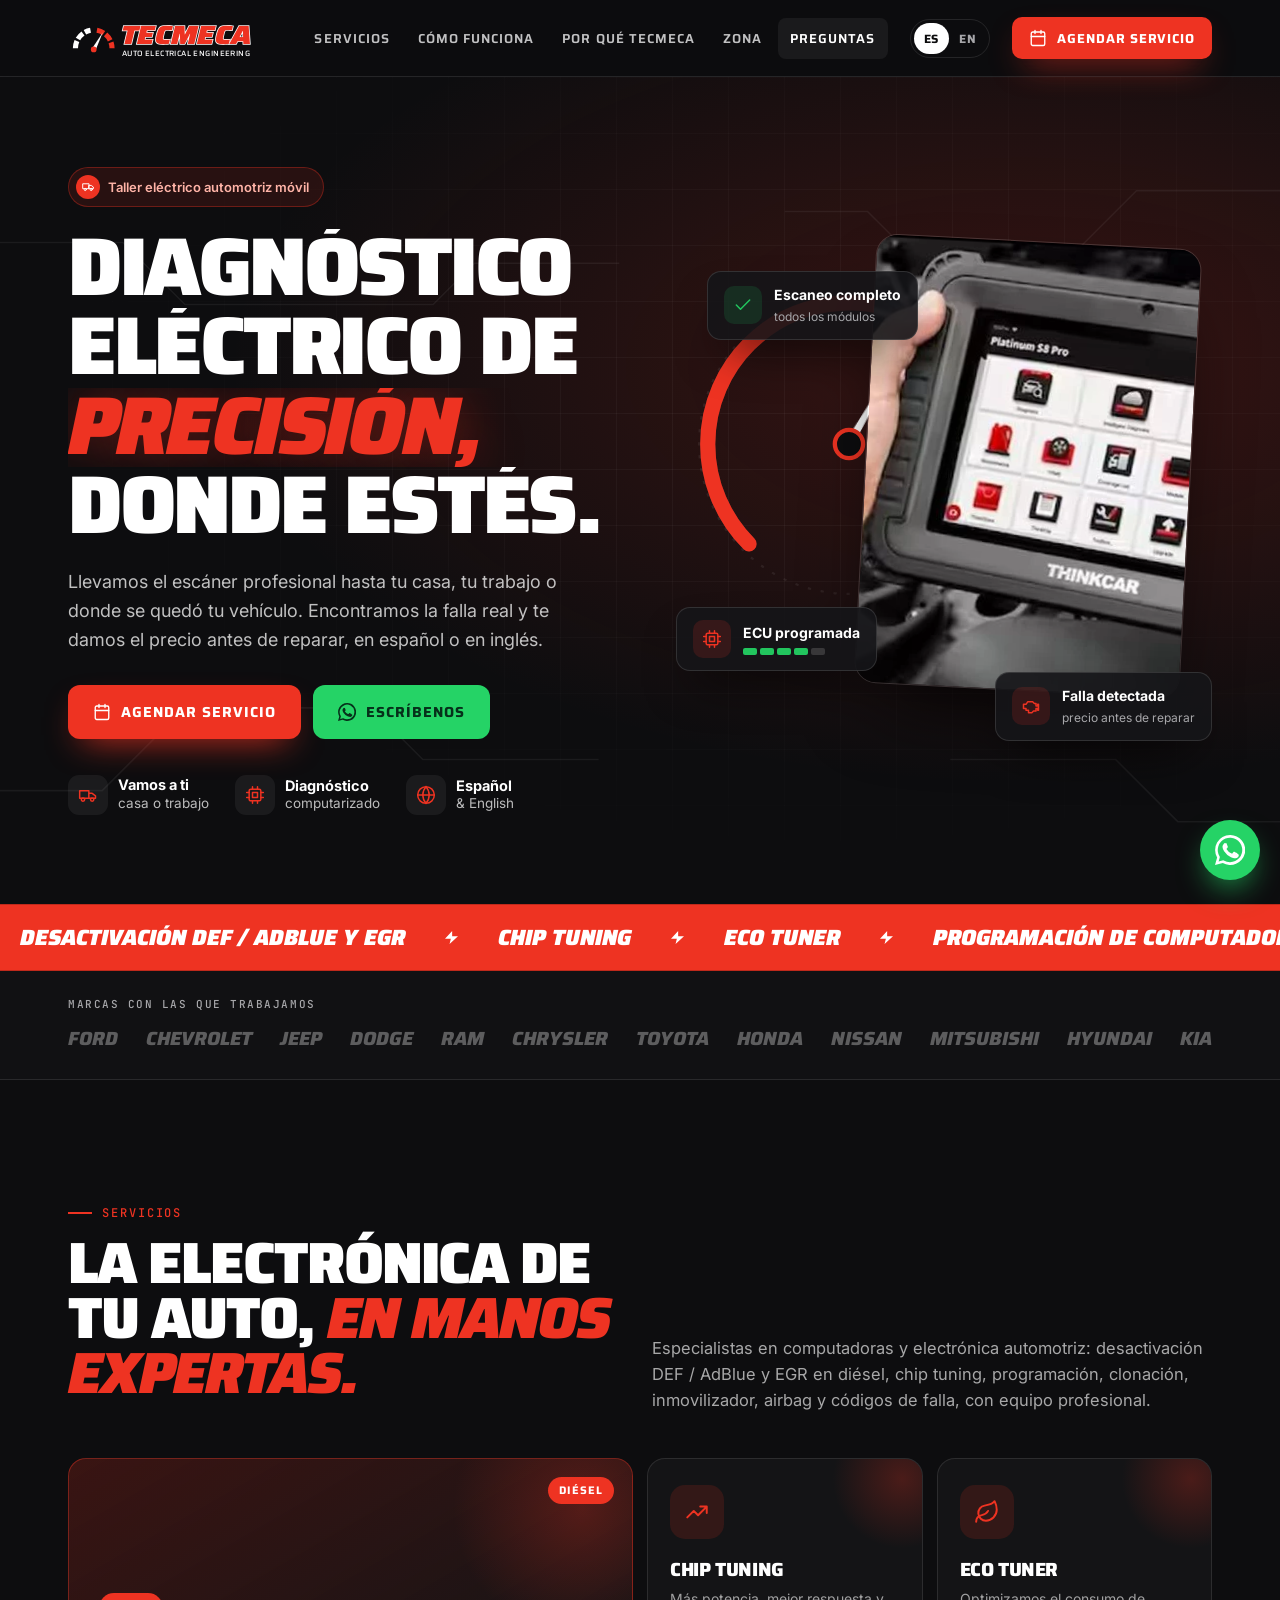
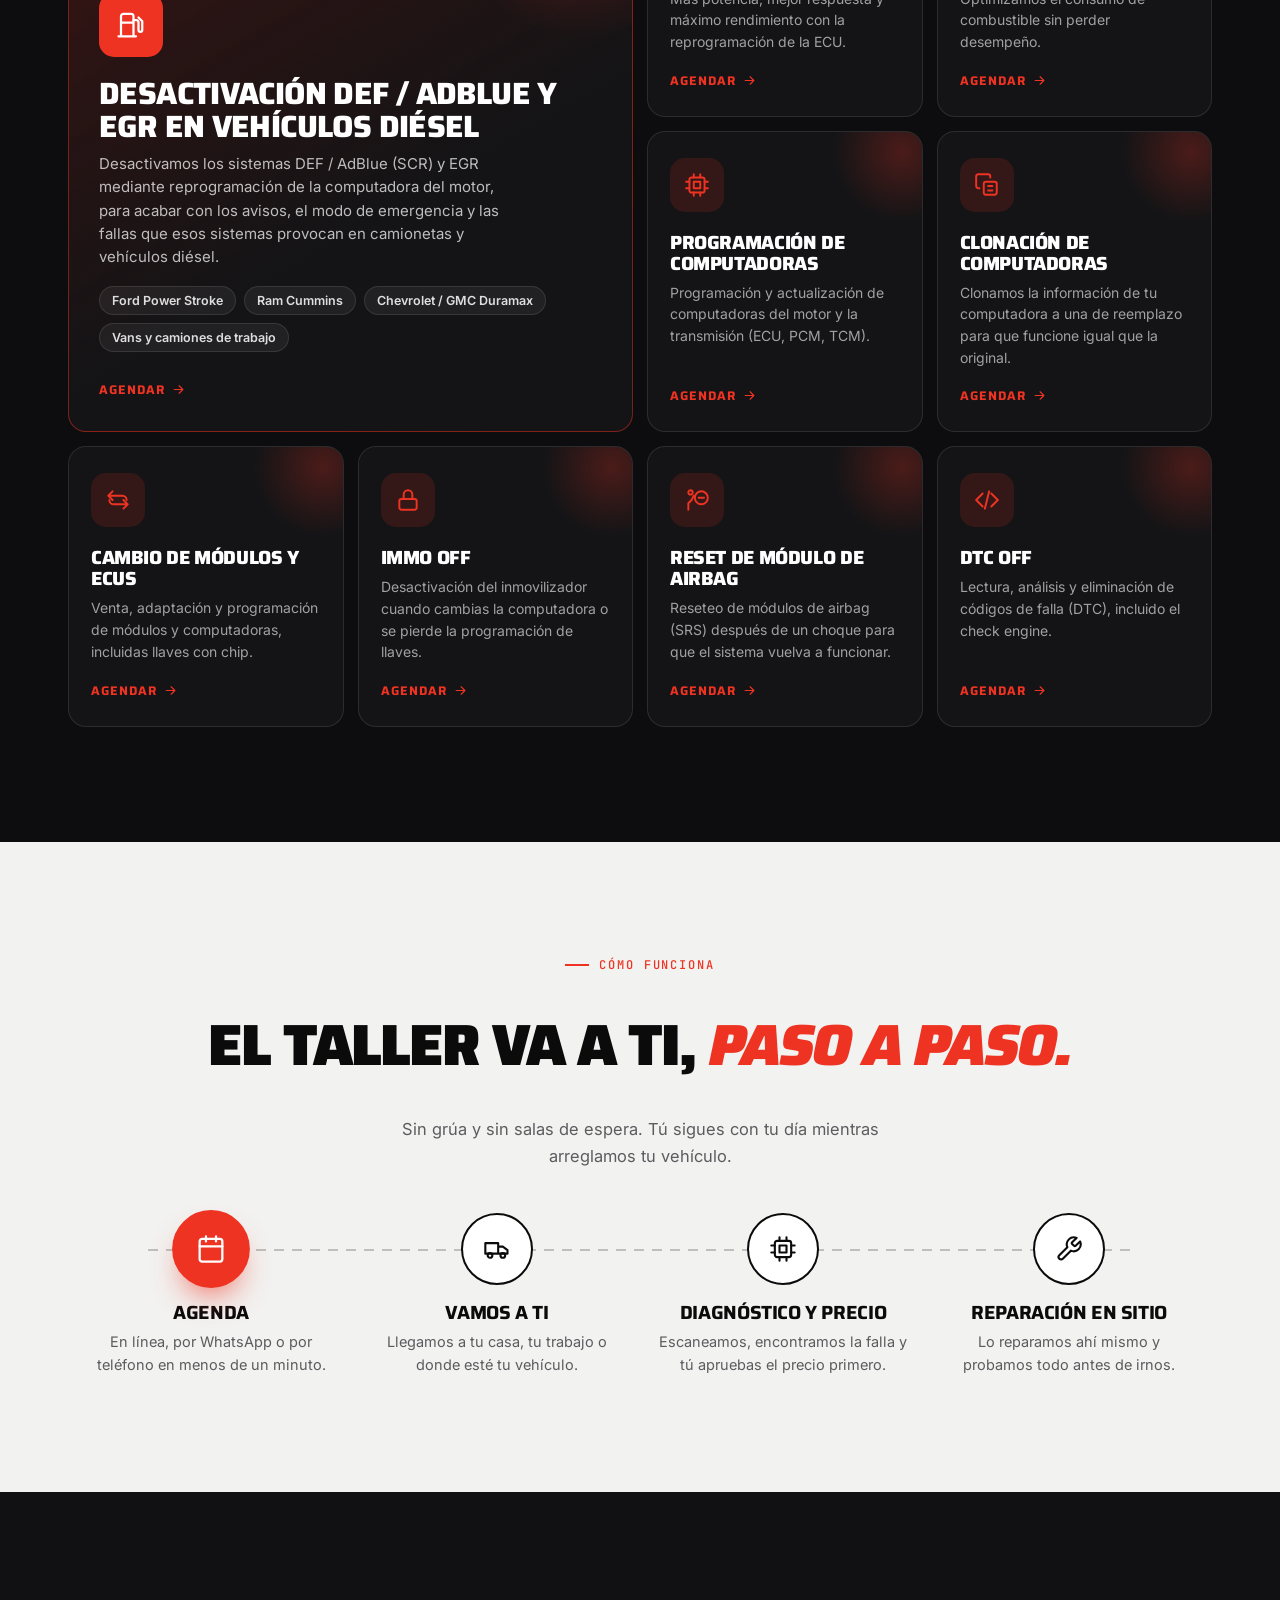
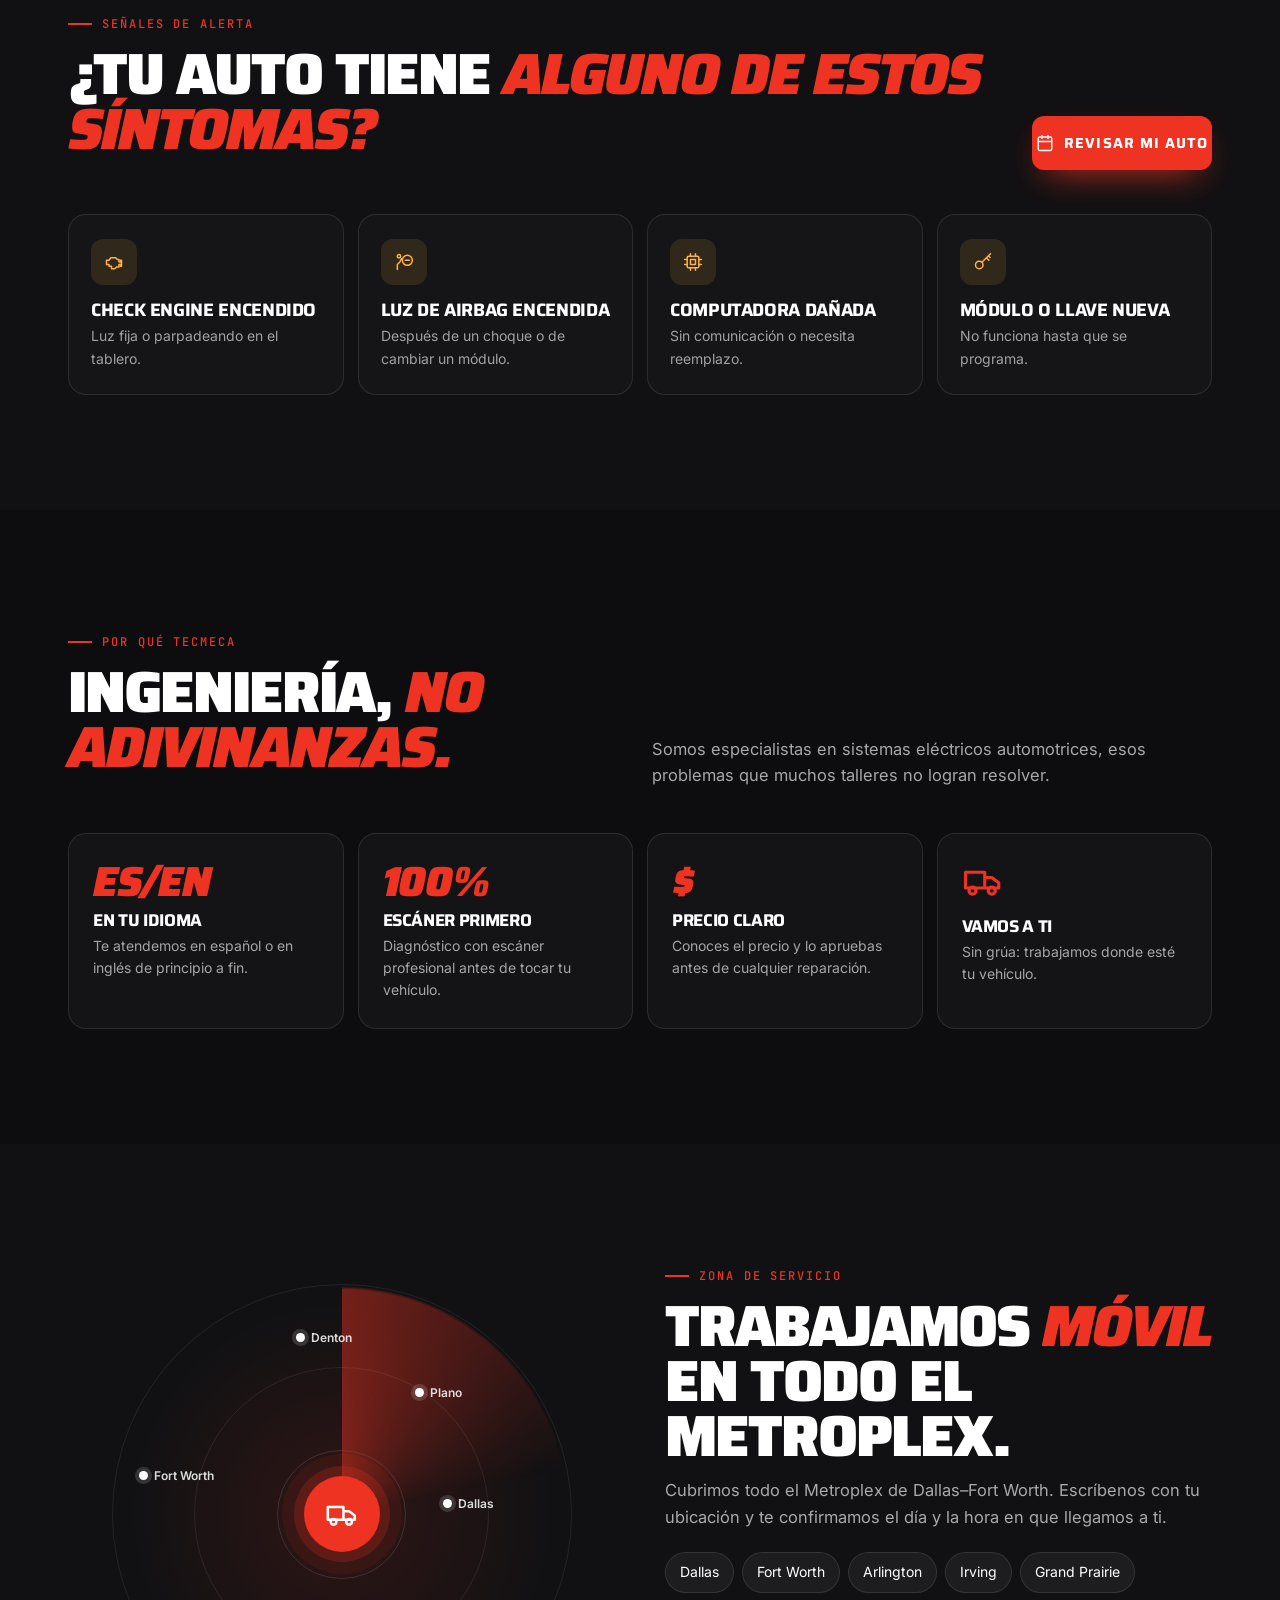
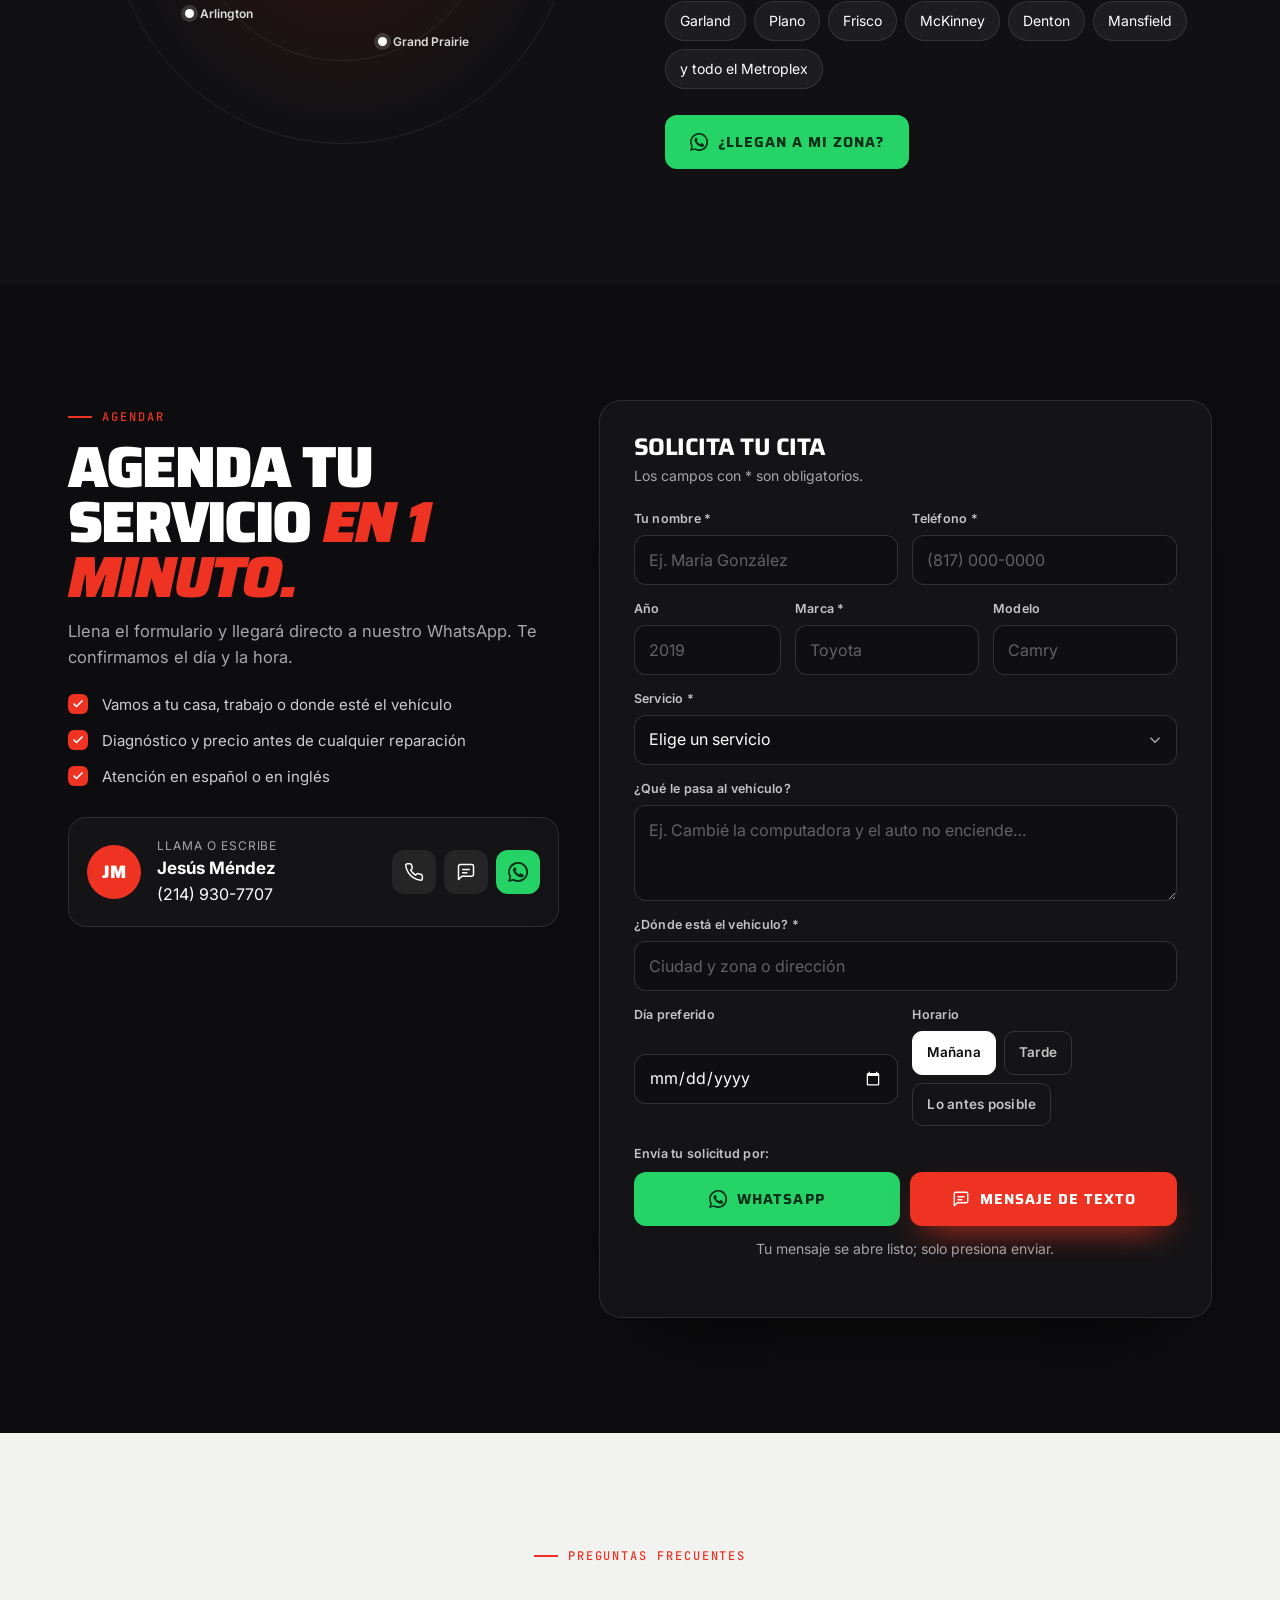
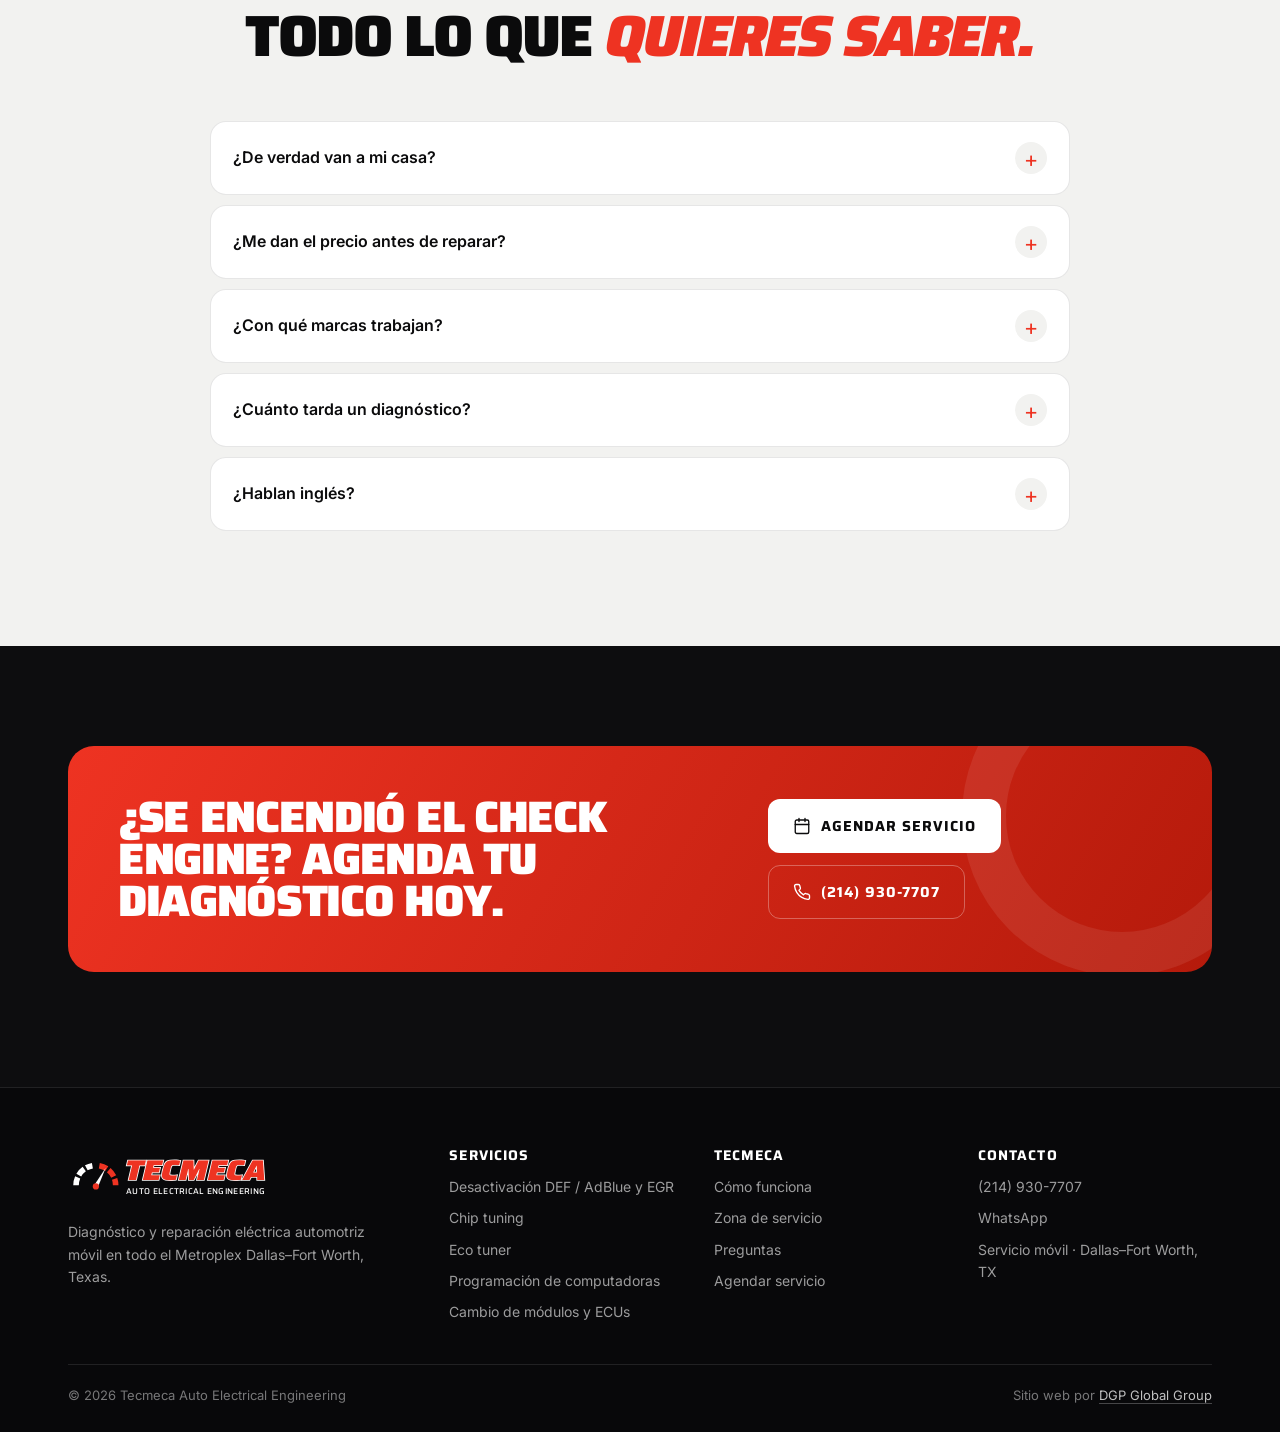
==== commit dba2653b: "Add diesel DEF/AdBlue & EGR delete as lead service, new makes, DFW Metroplex service area - New feat" ====
--- a/index.html
+++ b/index.html
@@ -3,8 +3,8 @@
 <head>
   <meta charset="utf-8" />
   <meta name="viewport" content="width=device-width, initial-scale=1, viewport-fit=cover" />
-  <title>Tecmeca · Servicio eléctrico automotriz móvil en Arlington, TX</title>
-  <meta name="description" content="Tecmeca Auto Electrical Engineering: chip tuning, eco tuner, programación y clonación de computadoras, cambio de módulos y ECUs, immo off, reset de airbag y DTC off. Servicio móvil a domicilio en Arlington, TX. Español e inglés." />
+  <title>Tecmeca · Servicio eléctrico automotriz móvil en Dallas–Fort Worth, TX</title>
+  <meta name="description" content="Tecmeca Auto Electrical Engineering: desactivación DEF / AdBlue y EGR en diésel, chip tuning, eco tuner, programación y clonación de computadoras, cambio de módulos y ECUs, immo off, reset de airbag y DTC off. Servicio móvil a domicilio en todo el Metroplex Dallas–Fort Worth, TX. Español e inglés." />
   <link rel="canonical" href="https://tecmecatx.com/" />
   <link rel="alternate" hreflang="es" href="https://tecmecatx.com/" />
   <link rel="alternate" hreflang="en" href="https://tecmecatx.com/" />
@@ -41,12 +41,12 @@
     "@context": "https://schema.org",
     "@type": "AutoRepair",
     "name": "Tecmeca Auto Electrical Engineering",
-    "description": "Servicio móvil de diagnóstico y reparación eléctrica automotriz en Arlington, TX y alrededores.",
+    "description": "Servicio móvil de diagnóstico y reparación eléctrica automotriz en todo el Metroplex Dallas–Fort Worth, TX.",
     "url": "https://tecmecatx.com/",
     "image": "https://tecmecatx.com/assets/og-image.jpg?v=2",
     "telephone": "+1-214-930-7707",
-    "address": { "@type": "PostalAddress", "addressLocality": "Arlington", "addressRegion": "TX", "addressCountry": "US" },
-    "areaServed": [{ "@type": "City", "name": "Arlington, TX" }, { "@type": "AdministrativeArea", "name": "Dallas–Fort Worth" }],
+    "address": { "@type": "PostalAddress", "addressRegion": "TX", "addressCountry": "US" },
+    "areaServed": [{ "@type": "AdministrativeArea", "name": "Dallas–Fort Worth Metroplex, TX" }, { "@type": "City", "name": "Dallas, TX" }, { "@type": "City", "name": "Fort Worth, TX" }],
     "knowsLanguage": ["es", "en"]
   }
   </script>
@@ -76,6 +76,7 @@
   <symbol id="i-code" viewBox="0 0 24 24"><path d="m8 6-6 6 6 6M16 6l6 6-6 6M14 4l-4 16"/></symbol>
   <symbol id="i-trend" viewBox="0 0 24 24"><path d="M3 17l6-6 4 4 8-8M15 7h6v6"/></symbol>
   <symbol id="i-leaf" viewBox="0 0 24 24"><path d="M11 20A7 7 0 0 1 9.8 6.1C15.5 5 17 4.5 19 2c1 2 2 4.2 2 8 0 5.5-4.8 10-10 10z"/><path d="M2 21c0-3 1.9-5.4 5.2-6.1 2.4-.5 4.6-1.6 5.8-3.9"/></symbol>
+  <symbol id="i-diesel" viewBox="0 0 24 24"><path d="M4 21V5a2 2 0 0 1 2-2h6a2 2 0 0 1 2 2v16M2 21h14M4 10h10"/><path d="M14 8h2a2 2 0 0 1 2 2v6a1.5 1.5 0 0 0 3 0V9l-3-3"/></symbol>
   <symbol id="i-swap" viewBox="0 0 24 24"><path d="M7 4 3 8l4 4M3 8h13a4 4 0 0 1 4 4M17 20l4-4-4-4M21 16H8a4 4 0 0 1-4-4"/></symbol>
   <symbol id="i-lock" viewBox="0 0 24 24"><rect x="4" y="11" width="16" height="10" rx="2"/><path d="M8 11V7a4 4 0 0 1 8 0v4"/></symbol>
   <symbol id="i-sms" viewBox="0 0 24 24"><path d="M21 15a2 2 0 0 1-2 2H7l-4 4V5a2 2 0 0 1 2-2h14a2 2 0 0 1 2 2z"/><path d="M8 9h8M8 13h5"/></symbol>
@@ -147,20 +148,21 @@
   </section>
 
   <div class="marquee" aria-hidden="true"><div class="marquee__track">
-    <span data-en="Chip tuning">Chip tuning</span><span data-en="Eco tuner">Eco tuner</span><span data-en="ECU programming">Programación de computadoras</span><span data-en="ECU cloning">Clonación de computadoras</span><span data-en="Immo off">Immo off</span><span data-en="Airbag reset">Reset de airbag</span><span data-en="DTC off">DTC off</span><span data-en="Mobile service">Servicio móvil</span>
-    <span data-en="Chip tuning">Chip tuning</span><span data-en="Eco tuner">Eco tuner</span><span data-en="ECU programming">Programación de computadoras</span><span data-en="ECU cloning">Clonación de computadoras</span><span data-en="Immo off">Immo off</span><span data-en="Airbag reset">Reset de airbag</span><span data-en="DTC off">DTC off</span><span data-en="Mobile service">Servicio móvil</span>
+    <span data-en="DEF / AdBlue &amp; EGR delete">Desactivación DEF / AdBlue y EGR</span><span data-en="Chip tuning">Chip tuning</span><span data-en="Eco tuner">Eco tuner</span><span data-en="ECU programming">Programación de computadoras</span><span data-en="ECU cloning">Clonación de computadoras</span><span data-en="Immo off">Immo off</span><span data-en="Airbag reset">Reset de airbag</span><span data-en="DTC off">DTC off</span><span data-en="Mobile service">Servicio móvil</span>
+    <span data-en="DEF / AdBlue &amp; EGR delete">Desactivación DEF / AdBlue y EGR</span><span data-en="Chip tuning">Chip tuning</span><span data-en="Eco tuner">Eco tuner</span><span data-en="ECU programming">Programación de computadoras</span><span data-en="ECU cloning">Clonación de computadoras</span><span data-en="Immo off">Immo off</span><span data-en="Airbag reset">Reset de airbag</span><span data-en="DTC off">DTC off</span><span data-en="Mobile service">Servicio móvil</span>
   </div></div>
 
-  <div class="brands"><div class="container"><small data-en="Makes we work on">Marcas con las que trabajamos</small><span>Ford</span><span>Chevrolet</span><span>Jeep</span><span>Toyota</span><span>Honda</span><span>Mitsubishi</span><span>Hyundai</span><span>Kia</span></div></div>
+  <div class="brands"><div class="container"><small data-en="Makes we work on">Marcas con las que trabajamos</small><span>Ford</span><span>Chevrolet</span><span>Jeep</span><span>Dodge</span><span>Ram</span><span>Chrysler</span><span>Toyota</span><span>Honda</span><span>Nissan</span><span>Mitsubishi</span><span>Hyundai</span><span>Kia</span></div></div>
 
   <!-- SERVICES -->
   <section id="servicios">
     <div class="container">
       <div class="head rv">
         <div><span class="eyebrow" data-en="Services">Servicios</span><h2 class="h2" data-en-html="Your car&amp;#39;s computers, &lt;em&gt;in expert hands.&lt;/em&gt;">La electrónica de tu auto, <em>en manos expertas.</em></h2></div>
-        <p class="sub" data-en="Specialists in automotive computers and electronics: chip tuning, programming, cloning, immobilizer, airbag and fault codes, with professional equipment.">Especialistas en computadoras y electrónica automotriz: chip tuning, programación, clonación, inmovilizador, airbag y códigos de falla, con equipo profesional.</p>
+        <p class="sub" data-en="Specialists in automotive computers and electronics: DEF / AdBlue and EGR delete on diesels, chip tuning, programming, cloning, immobilizer, airbag and fault codes, with professional equipment.">Especialistas en computadoras y electrónica automotriz: desactivación DEF / AdBlue y EGR en diésel, chip tuning, programación, clonación, inmovilizador, airbag y códigos de falla, con equipo profesional.</p>
       </div>
       <div class="svc">
+        <article class="svc__card svc__card--feat rv"><span class="svc__tag" data-en="Diesel">Diésel</span><i><svg class="ic"><use href="#i-diesel"/></svg></i><h3 data-en="DEF / AdBlue &amp; EGR delete on diesel vehicles">Desactivación DEF / AdBlue y EGR en vehículos diésel</h3><p data-en="We deactivate the DEF / AdBlue (SCR) and EGR systems by reprogramming the engine computer, putting an end to the warnings, limp mode and failures those systems cause in diesel trucks and vehicles.">Desactivamos los sistemas DEF / AdBlue (SCR) y EGR mediante reprogramación de la computadora del motor, para acabar con los avisos, el modo de emergencia y las fallas que esos sistemas provocan en camionetas y vehículos diésel.</p><div class="svc__fits"><span>Ford Power Stroke</span><span>Ram Cummins</span><span>Chevrolet / GMC Duramax</span><span data-en="Vans &amp; work trucks">Vans y camiones de trabajo</span></div><button type="button" data-service="Desactivación DEF / AdBlue y EGR (diésel)"><span data-en="Book">Agendar</span><svg class="ic"><use href="#i-arrow"/></svg></button></article>
         <article class="svc__card rv"><i><svg class="ic"><use href="#i-trend"/></svg></i><h3 data-en="Chip tuning">Chip tuning</h3><p data-en="More power, sharper response and maximum performance by reprogramming the ECU.">Más potencia, mejor respuesta y máximo rendimiento con la reprogramación de la ECU.</p><button type="button" data-service="Chip tuning"><span data-en="Book">Agendar</span><svg class="ic"><use href="#i-arrow"/></svg></button></article>
         <article class="svc__card rv" style="--d:.05s"><i><svg class="ic"><use href="#i-leaf"/></svg></i><h3 data-en="Eco tuner">Eco tuner</h3><p data-en="We optimize fuel consumption without losing performance.">Optimizamos el consumo de combustible sin perder desempeño.</p><button type="button" data-service="Eco tuner"><span data-en="Book">Agendar</span><svg class="ic"><use href="#i-arrow"/></svg></button></article>
         <article class="svc__card rv" style="--d:.1s"><i><svg class="ic"><use href="#i-cpu"/></svg></i><h3 data-en="ECU programming">Programación de computadoras</h3><p data-en="Programming and software updates for engine and transmission computers (ECU, PCM, TCM).">Programación y actualización de computadoras del motor y la transmisión (ECU, PCM, TCM).</p><button type="button" data-service="Programación de computadoras"><span data-en="Book">Agendar</span><svg class="ic"><use href="#i-arrow"/></svg></button></article>
@@ -217,18 +219,19 @@
     <div class="container area">
       <div class="radar rv" aria-hidden="true">
         <div class="radar__ring"></div><div class="radar__sweep"></div>
-        <span class="radar__dot" style="left:52%; top:16%">Grand Prairie</span>
-        <span class="radar__dot" style="left:8%; top:36%">Fort Worth</span>
-        <span class="radar__dot" style="left:58%; top:72%">Mansfield</span>
-        <span class="radar__dot" style="left:72%; top:42%">Dallas</span>
-        <span class="radar__dot" style="left:14%; top:68%">Kennedale</span>
+        <span class="radar__dot" style="left:40%; top:10%">Denton</span>
+        <span class="radar__dot" style="left:66%; top:22%">Plano</span>
+        <span class="radar__dot" style="left:6%; top:40%">Fort Worth</span>
+        <span class="radar__dot" style="left:72%; top:46%">Dallas</span>
+        <span class="radar__dot" style="left:16%; top:70%">Arlington</span>
+        <span class="radar__dot" style="left:58%; top:76%">Grand Prairie</span>
         <div class="radar__van"><svg class="ic"><use href="#i-van"/></svg></div>
       </div>
       <div class="rv" style="--d:.1s">
         <span class="eyebrow" data-en="Service area">Zona de servicio</span>
-        <h2 class="h2" data-en-html="We work &lt;em&gt;mobile&lt;/em&gt; around Arlington.">Trabajamos <em>móvil</em> en Arlington.</h2>
-        <p class="sub" data-en="Our home base is Arlington, Texas, and we cover nearby cities. Message us with your location and we'll confirm if we can get to you.">Nuestra base es Arlington, Texas, y cubrimos ciudades cercanas. Escríbenos con tu ubicación y te confirmamos si llegamos a tu zona.</p>
-        <div class="cities"><span>Arlington</span><span>Grand Prairie</span><span>Mansfield</span><span>Kennedale</span><span>Fort Worth</span><span>Dallas</span></div>
+        <h2 class="h2" data-en-html="We work &lt;em&gt;mobile&lt;/em&gt; across the whole Metroplex.">Trabajamos <em>móvil</em> en todo el Metroplex.</h2>
+        <p class="sub" data-en="We cover the entire Dallas–Fort Worth Metroplex. Message us with your location and we'll confirm the day and time we can get to you.">Cubrimos todo el Metroplex de Dallas–Fort Worth. Escríbenos con tu ubicación y te confirmamos el día y la hora en que llegamos a ti.</p>
+        <div class="cities"><span>Dallas</span><span>Fort Worth</span><span>Arlington</span><span>Irving</span><span>Grand Prairie</span><span>Garland</span><span>Plano</span><span>Frisco</span><span>McKinney</span><span>Denton</span><span>Mansfield</span><span data-en="and the whole Metroplex">y todo el Metroplex</span></div>
         <a class="btn btn--wa" href="https://wa.me/12149307707" target="_blank" rel="noopener" data-wa="Hola Tecmeca, ¿llegan a mi zona? Estoy en: "><svg class="ic ic--fill"><use href="#i-wa"/></svg><span data-en="Do you cover my area?">¿Llegan a mi zona?</span></a>
       </div>
     </div>
@@ -272,6 +275,7 @@
         <div class="field"><label for="f-service" data-en="Service *">Servicio *</label>
           <select id="f-service" name="service" required>
             <option value="" data-en="Choose a service">Elige un servicio</option>
+            <option value="Desactivación DEF / AdBlue y EGR (diésel)" data-en="DEF / AdBlue &amp; EGR delete (diesel)">Desactivación DEF / AdBlue y EGR (diésel)</option>
             <option value="Chip tuning" data-en="Chip tuning">Chip tuning</option>
             <option value="Eco tuner" data-en="Eco tuner">Eco tuner</option>
             <option value="Programación de computadoras" data-en="ECU programming">Programación de computadoras</option>
@@ -311,9 +315,9 @@
     <div class="container">
       <div class="head head--center rv"><span class="eyebrow" data-en="FAQ">Preguntas frecuentes</span><h2 class="h2" data-en-html="Everything you &lt;em&gt;want to know.&lt;/em&gt;">Todo lo que <em>quieres saber.</em></h2></div>
       <div class="faq">
-        <details class="rv"><summary data-en="Do you really come to my house?">¿De verdad van a mi casa?</summary><p data-en="Yes. We are a mobile service: we take our diagnostic and repair equipment to your home, work or wherever your vehicle is in Arlington and nearby areas.">Sí. Somos un servicio móvil: llevamos el equipo de diagnóstico y reparación a tu casa, tu trabajo o donde esté tu vehículo en Arlington y zonas cercanas.</p></details>
+        <details class="rv"><summary data-en="Do you really come to my house?">¿De verdad van a mi casa?</summary><p data-en="Yes. We are a mobile service: we take our diagnostic and repair equipment to your home, work or wherever your vehicle is anywhere in the Dallas–Fort Worth Metroplex.">Sí. Somos un servicio móvil: llevamos el equipo de diagnóstico y reparación a tu casa, tu trabajo o donde esté tu vehículo en cualquier parte del Metroplex Dallas–Fort Worth.</p></details>
         <details class="rv"><summary data-en="Do you give me the price before repairing?">¿Me dan el precio antes de reparar?</summary><p data-en="Always. First we diagnose, then we explain the fault and give you the price. We only repair once you approve it.">Siempre. Primero diagnosticamos, luego te explicamos la falla y te damos el precio. Solo reparamos cuando tú lo apruebas.</p></details>
-        <details class="rv"><summary data-en="Which makes do you work on?">¿Con qué marcas trabajan?</summary><p data-en="We work on Ford, Chevrolet, Jeep, Toyota, Honda, Mitsubishi, Hyundai and Kia. Tell us the year and model when booking.">Trabajamos con Ford, Chevrolet, Jeep, Toyota, Honda, Mitsubishi, Hyundai y Kia. Dinos el año y el modelo al agendar.</p></details>
+        <details class="rv"><summary data-en="Which makes do you work on?">¿Con qué marcas trabajan?</summary><p data-en="We work on Ford, Chevrolet, Jeep, Dodge, Ram, Chrysler, Toyota, Honda, Nissan, Mitsubishi, Hyundai and Kia. Tell us the year and model when booking.">Trabajamos con Ford, Chevrolet, Jeep, Dodge, Ram, Chrysler, Toyota, Honda, Nissan, Mitsubishi, Hyundai y Kia. Dinos el año y el modelo al agendar.</p></details>
         <details class="rv"><summary data-en="How long does a diagnosis take?">¿Cuánto tarda un diagnóstico?</summary><p data-en="It depends on the problem. Many diagnoses are completed in the same visit; we'll tell you the estimated time when we see the vehicle.">Depende del problema. Muchos diagnósticos se completan en la misma visita; te decimos el tiempo estimado al ver el vehículo.</p></details>
         <details class="rv"><summary data-en="Do you speak English?">¿Hablan inglés?</summary><p data-en="Yes, we serve you in Spanish or English.">Sí, te atendemos en español o en inglés.</p></details>
       </div>
@@ -330,10 +334,10 @@
 <footer class="foot">
   <div class="container">
     <div class="foot__grid">
-      <div><svg viewBox="0 0 330 84" style="height:52px; width:auto"><use href="#logo"/></svg><p data-en="Mobile auto electrical diagnostics and repair in Arlington, Texas and nearby areas.">Diagnóstico y reparación eléctrica automotriz móvil en Arlington, Texas y zonas cercanas.</p></div>
-      <div><h4 data-en="Services">Servicios</h4><ul><li><a href="#servicios">Chip tuning</a></li><li><a href="#servicios">Eco tuner</a></li><li><a href="#servicios" data-en="ECU programming">Programación de computadoras</a></li><li><a href="#servicios" data-en="Module &amp; ECU replacement">Cambio de módulos y ECUs</a></li></ul></div>
+      <div><svg viewBox="0 0 330 84" style="height:52px; width:auto"><use href="#logo"/></svg><p data-en="Mobile auto electrical diagnostics and repair across the Dallas–Fort Worth Metroplex, Texas.">Diagnóstico y reparación eléctrica automotriz móvil en todo el Metroplex Dallas–Fort Worth, Texas.</p></div>
+      <div><h4 data-en="Services">Servicios</h4><ul><li><a href="#servicios" data-en="DEF / AdBlue &amp; EGR delete">Desactivación DEF / AdBlue y EGR</a></li><li><a href="#servicios">Chip tuning</a></li><li><a href="#servicios">Eco tuner</a></li><li><a href="#servicios" data-en="ECU programming">Programación de computadoras</a></li><li><a href="#servicios" data-en="Module &amp; ECU replacement">Cambio de módulos y ECUs</a></li></ul></div>
       <div><h4>Tecmeca</h4><ul><li><a href="#como-funciona" data-en="How it works">Cómo funciona</a></li><li><a href="#zona" data-en="Service area">Zona de servicio</a></li><li><a href="#preguntas" data-en="FAQ">Preguntas</a></li><li><a href="#agendar" data-en="Book service">Agendar servicio</a></li></ul></div>
-      <div><h4 data-en="Contact">Contacto</h4><ul><li><a href="tel:+12149307707">(214) 930-7707</a></li><li><a href="https://wa.me/12149307707" target="_blank" rel="noopener">WhatsApp</a></li><li data-en="Mobile service · Arlington, TX">Servicio móvil · Arlington, TX</li></ul></div>
+      <div><h4 data-en="Contact">Contacto</h4><ul><li><a href="tel:+12149307707">(214) 930-7707</a></li><li><a href="https://wa.me/12149307707" target="_blank" rel="noopener">WhatsApp</a></li><li data-en="Mobile service · Dallas–Fort Worth, TX">Servicio móvil · Dallas–Fort Worth, TX</li></ul></div>
     </div>
     <div class="foot__row"><span>© <span id="year">2026</span> Tecmeca Auto Electrical Engineering</span><span><span data-en="Website by">Sitio web por</span> <a href="https://dgpglobalgroup.com" target="_blank" rel="noopener">DGP Global Group</a></span></div>
   </div>
--- a/css/site.css
+++ b/css/site.css
@@ -143,9 +143,10 @@
 
 /* brands */
 .brands { padding: 26px 0; background: #111113; border-bottom: 1px solid var(--line); }
-.brands .container { display: flex; align-items: center; justify-content: space-between; gap: 18px 28px; flex-wrap: wrap; }
+.brands .container { display: flex; align-items: center; justify-content: space-between; gap: 12px 20px; flex-wrap: wrap; }
+.brands small { flex-basis: 100%; }
 .brands small { font: 500 11px var(--mono); letter-spacing: .14em; text-transform: uppercase; color: var(--steel); }
-.brands span { font: 800 italic 21px var(--display); text-transform: uppercase; color: rgba(255,255,255,.32); transition: color .3s; }
+.brands span { font: 800 italic 19px var(--display); text-transform: uppercase; color: rgba(255,255,255,.32); transition: color .3s; }
 .brands span:hover { color: #fff; }
 
 /* services */
@@ -162,6 +163,16 @@
 .svc__card button { margin-top: auto; align-self: flex-start; display: inline-flex; align-items: center; gap: 6px; padding: 0; border: 0; background: none; color: var(--red); font: 700 12.5px var(--display); letter-spacing: .08em; text-transform: uppercase; cursor: pointer; }
 .svc__card button .ic { width: 15px; height: 15px; transition: transform .3s var(--ease); }
 .svc__card button:hover .ic { transform: translateX(4px); }
+.svc__card--feat { grid-column: span 2; grid-row: span 2; justify-content: flex-end; padding: 32px 30px; border-color: rgba(238,51,34,.45); background: linear-gradient(150deg, rgba(238,51,34,.2), var(--char) 60%); }
+.svc__card--feat::after { width: 260px; height: 260px; right: -80px; top: -80px; }
+.svc__card--feat i { width: 64px; height: 64px; background: var(--red); color: #fff; }
+.svc__card--feat i .ic { width: 30px; height: 30px; }
+.svc__card--feat h3 { font-size: clamp(24px, 2.4vw, 32px); }
+.svc__card--feat p { font-size: 15px; max-width: 46ch; color: rgba(255,255,255,.72); }
+.svc__card--feat button { margin-top: 6px; }
+.svc__fits { display: flex; flex-wrap: wrap; gap: 8px; margin: 0 0 22px; }
+.svc__fits span { padding: 6px 12px; border-radius: 999px; background: rgba(255,255,255,.06); border: 1px solid var(--line); font: 600 12.5px var(--sans); color: rgba(255,255,255,.85); }
+.svc__tag { position: absolute; top: 18px; right: 18px; z-index: 1; padding: 5px 11px; border-radius: 999px; background: var(--red); color: #fff; font: 700 11px var(--display); letter-spacing: .1em; text-transform: uppercase; }
 
 /* steps */
 .steps { display: grid; grid-template-columns: repeat(4, 1fr); position: relative; counter-reset: s; }
@@ -285,6 +296,7 @@
   .burger { display: grid; }
   .nav .btn { display: none; }
   .svc, .symp, .why { grid-template-columns: 1fr 1fr; }
+  .svc__card--feat { grid-row: auto; }
   .foot__grid { grid-template-columns: 1fr 1fr; }
 }
 @media (max-width: 880px) {
@@ -304,6 +316,14 @@
   .svc__card i { width: 50px; height: 50px; margin: 0; grid-row: span 3; }
   .svc__card h3 { font-size: 17px; margin-bottom: 4px; }
   .svc__card p { margin-bottom: 10px; font-size: 13.5px; }
+  .svc__card--feat { grid-column: auto; padding: 22px 18px 18px; }
+  .svc__card--feat i { width: 50px; height: 50px; }
+  .svc__card--feat h3 { font-size: 19px; padding-right: 64px; }
+  .svc__tag { top: 14px; right: 14px; }
+  .svc__fits { margin-bottom: 12px; gap: 6px; }
+  .svc__fits span { padding: 4px 10px; font-size: 11.5px; }
+  .brands .container { justify-content: center; }
+  .brands small { text-align: center; }
   .symp, .why { grid-template-columns: 1fr 1fr; gap: 10px; }
   .symp div, .why div { padding: 18px 16px; }
   .symp h3, .why h3 { font-size: 15px; }
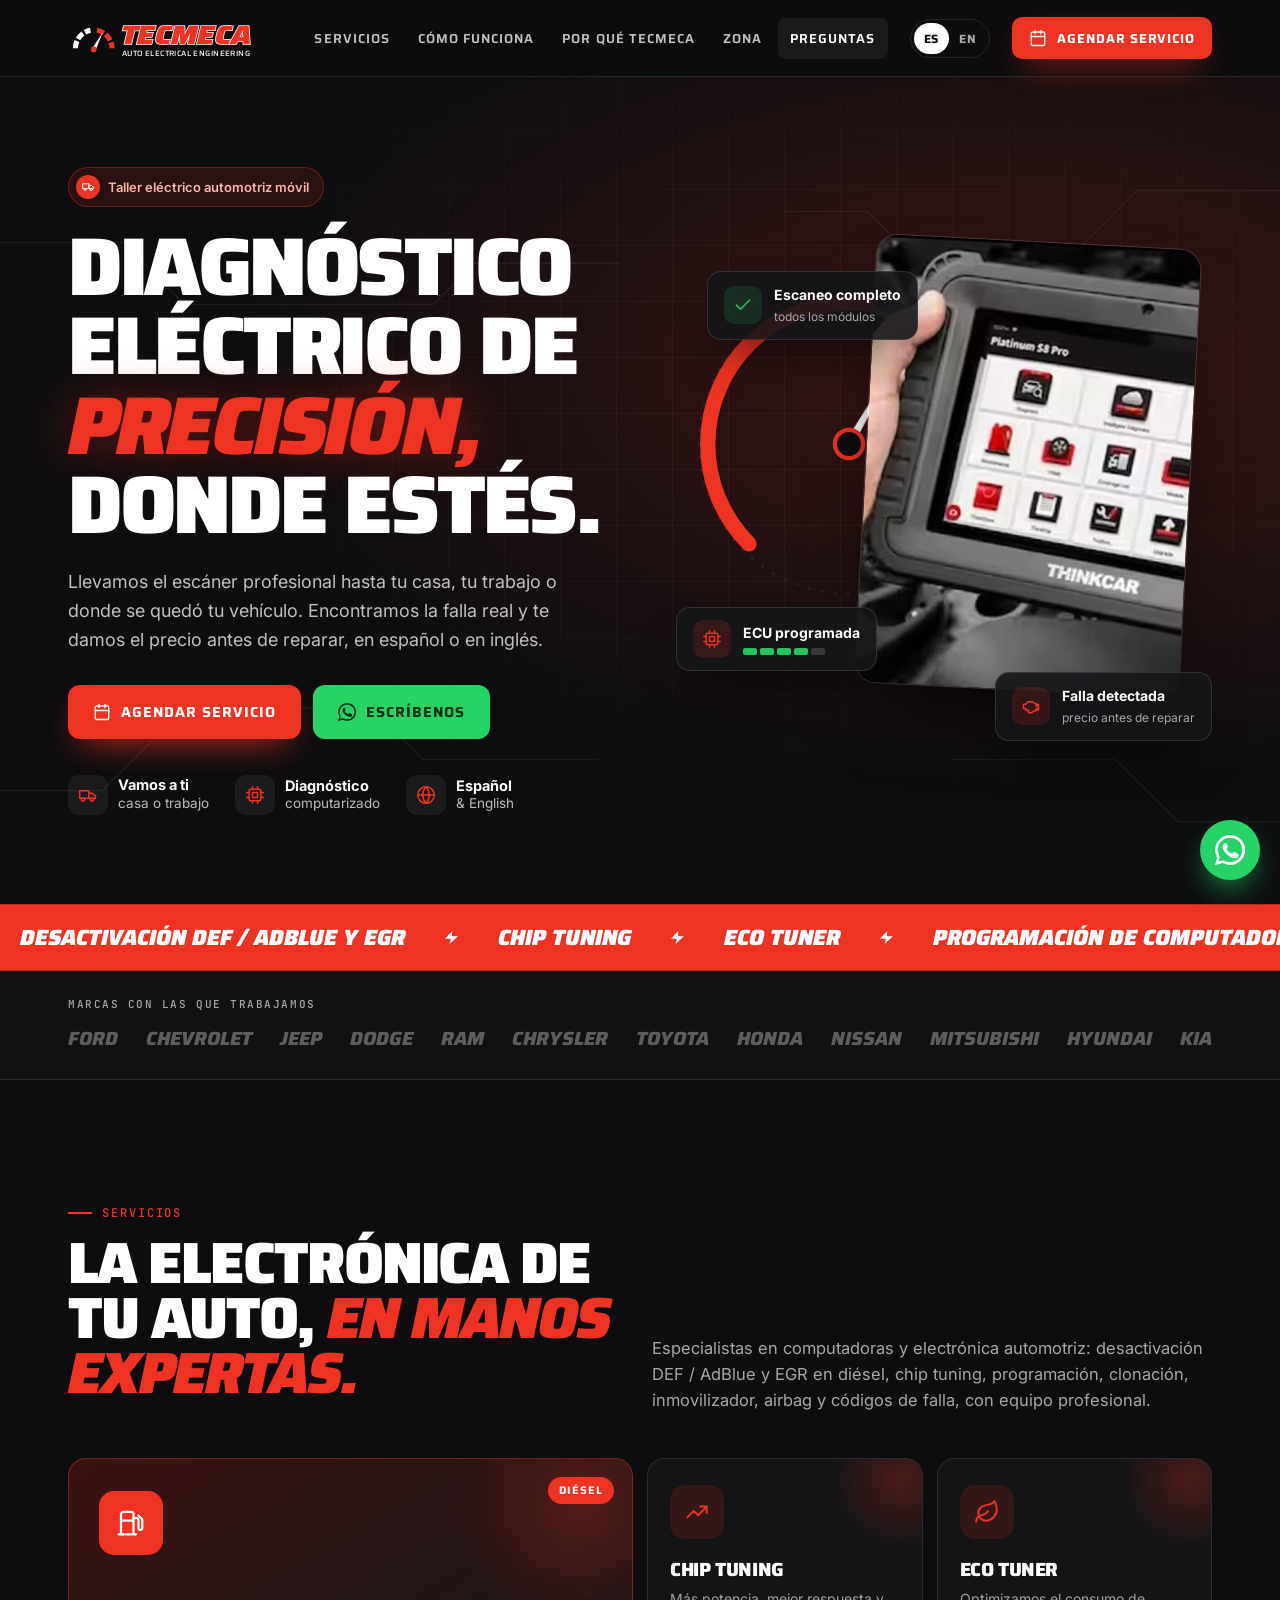
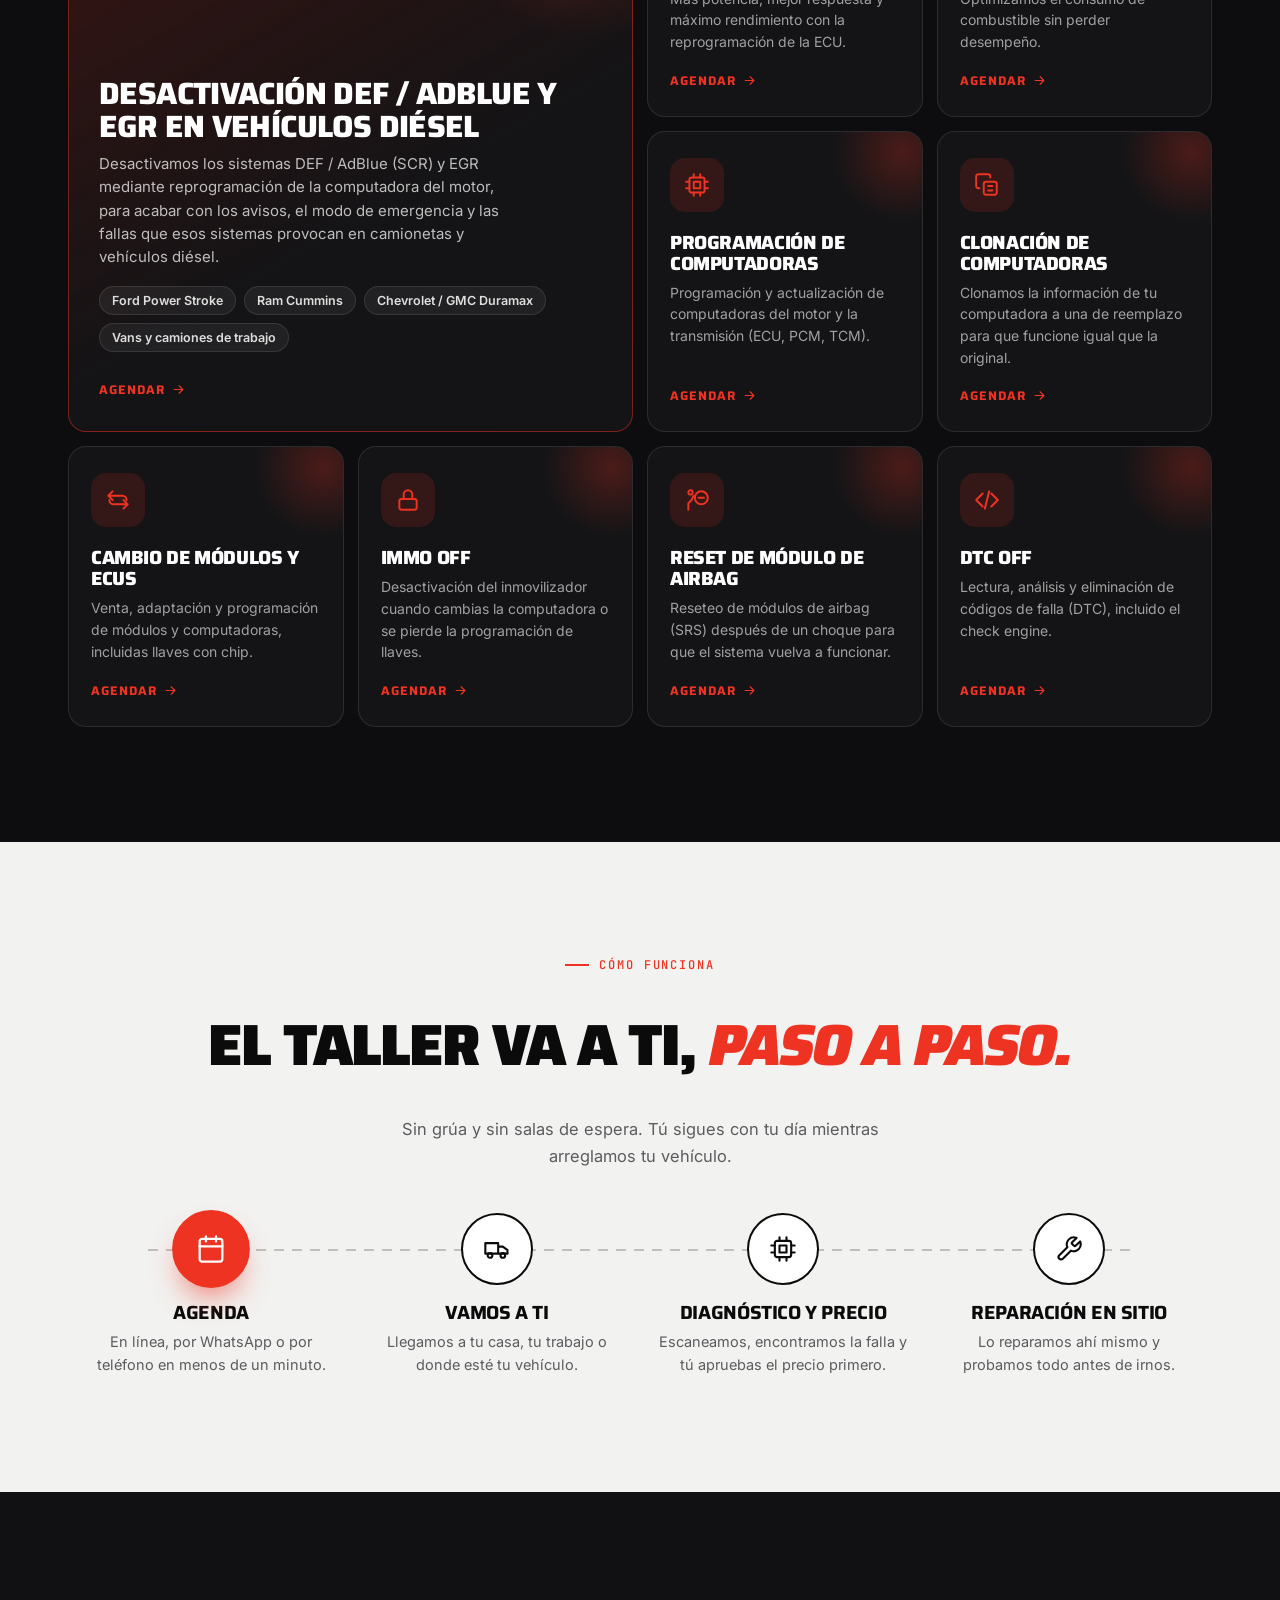
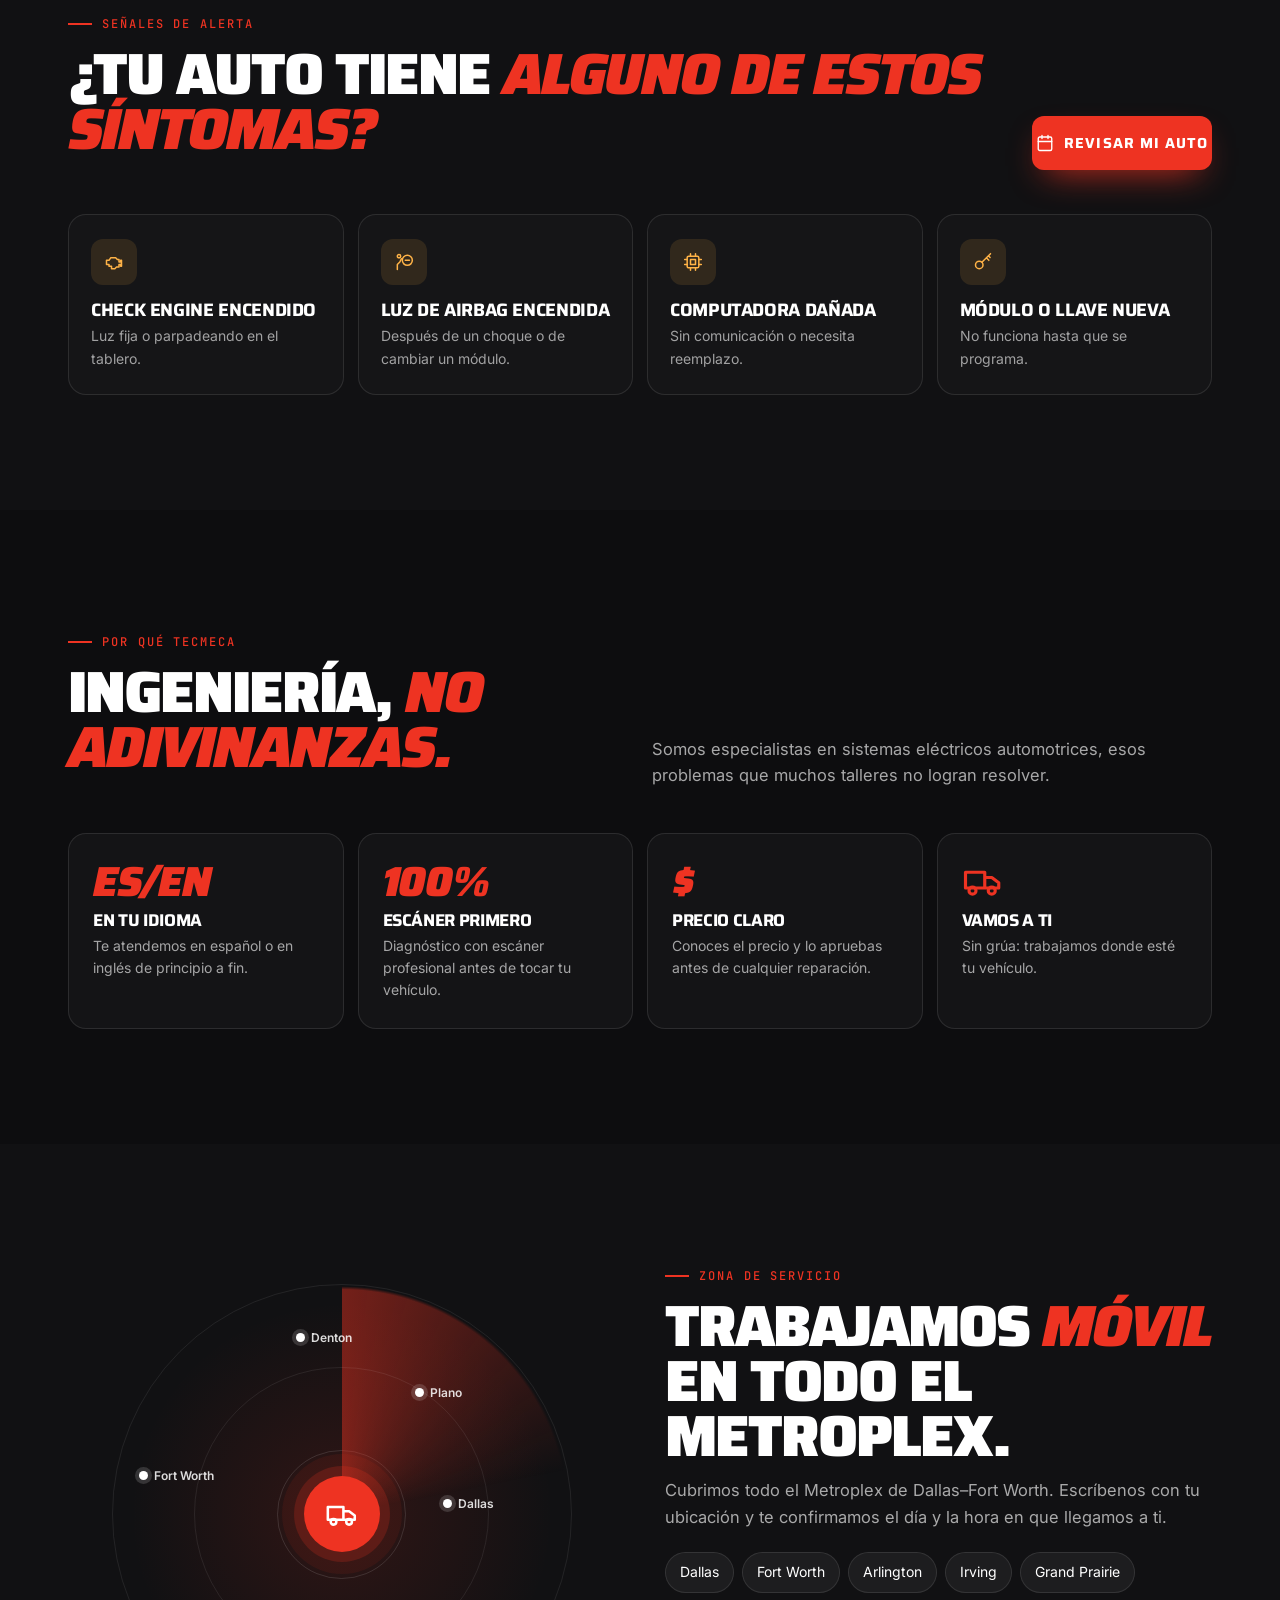
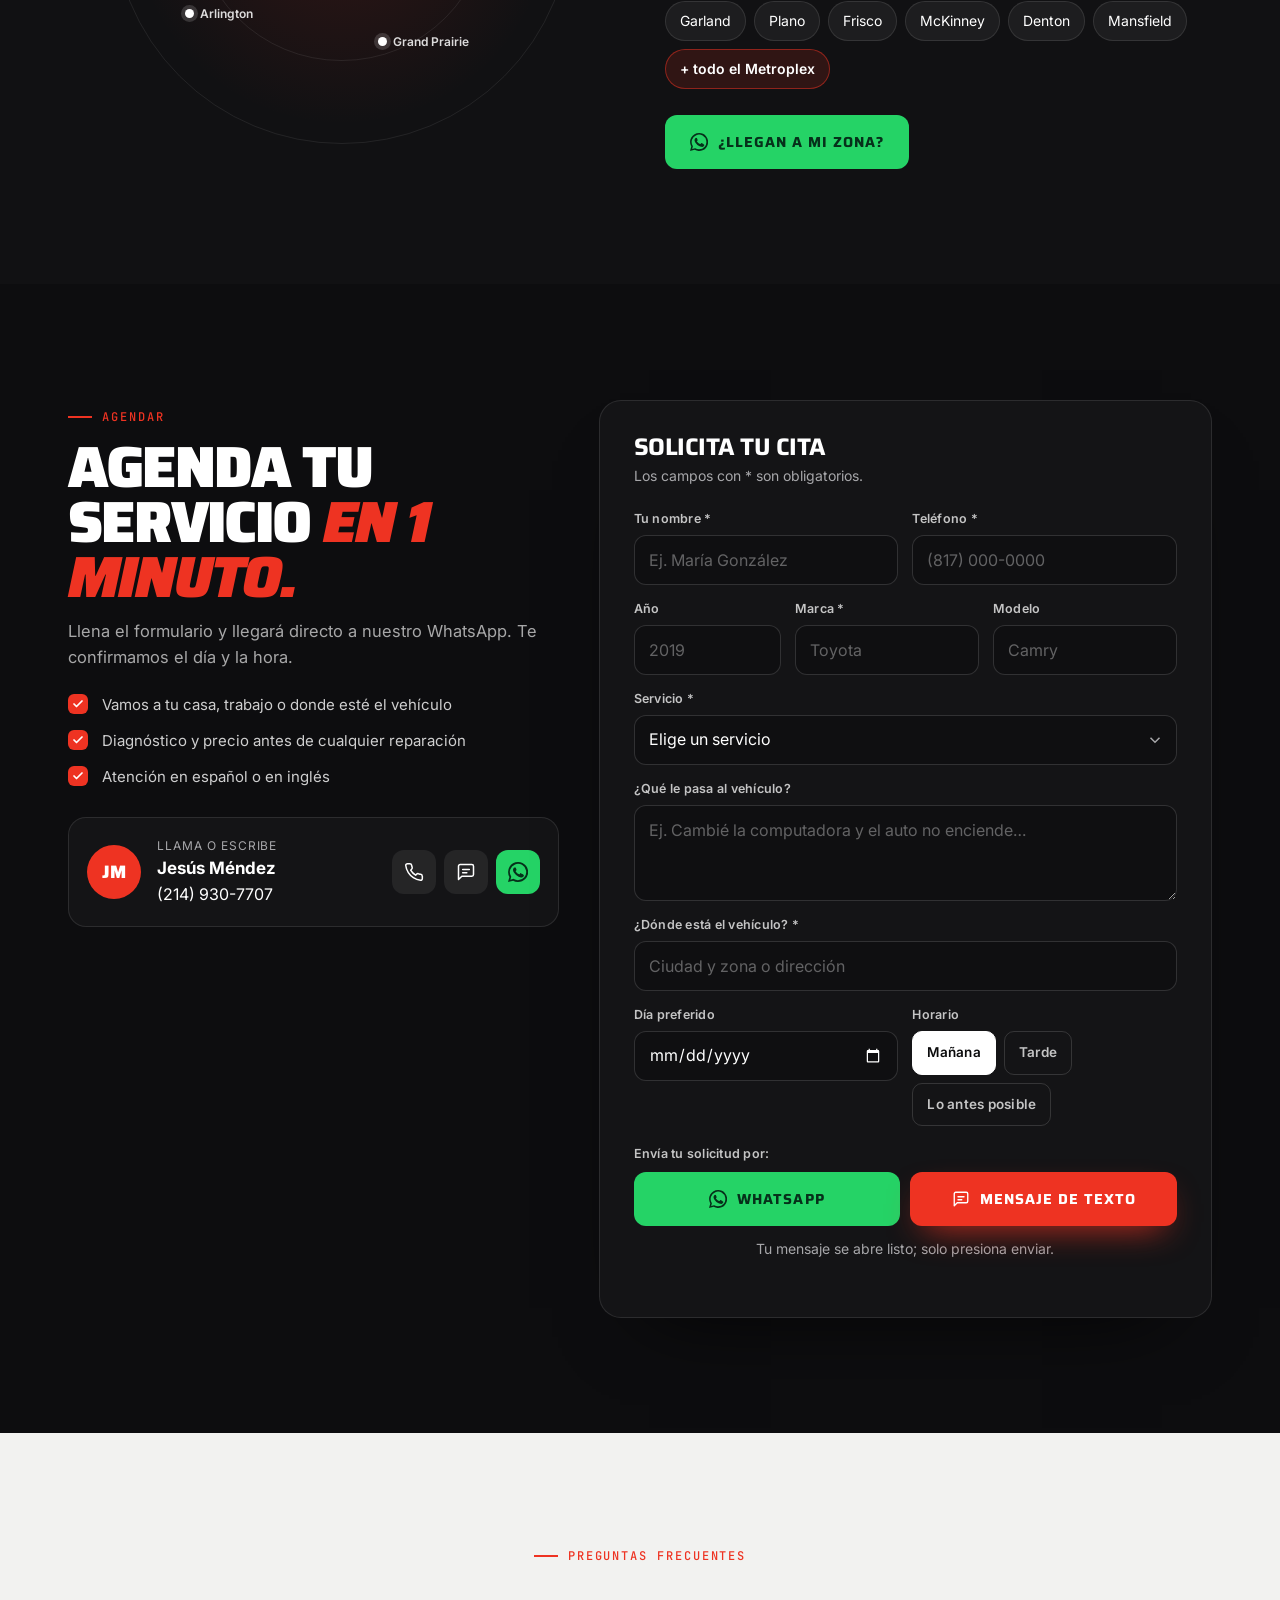
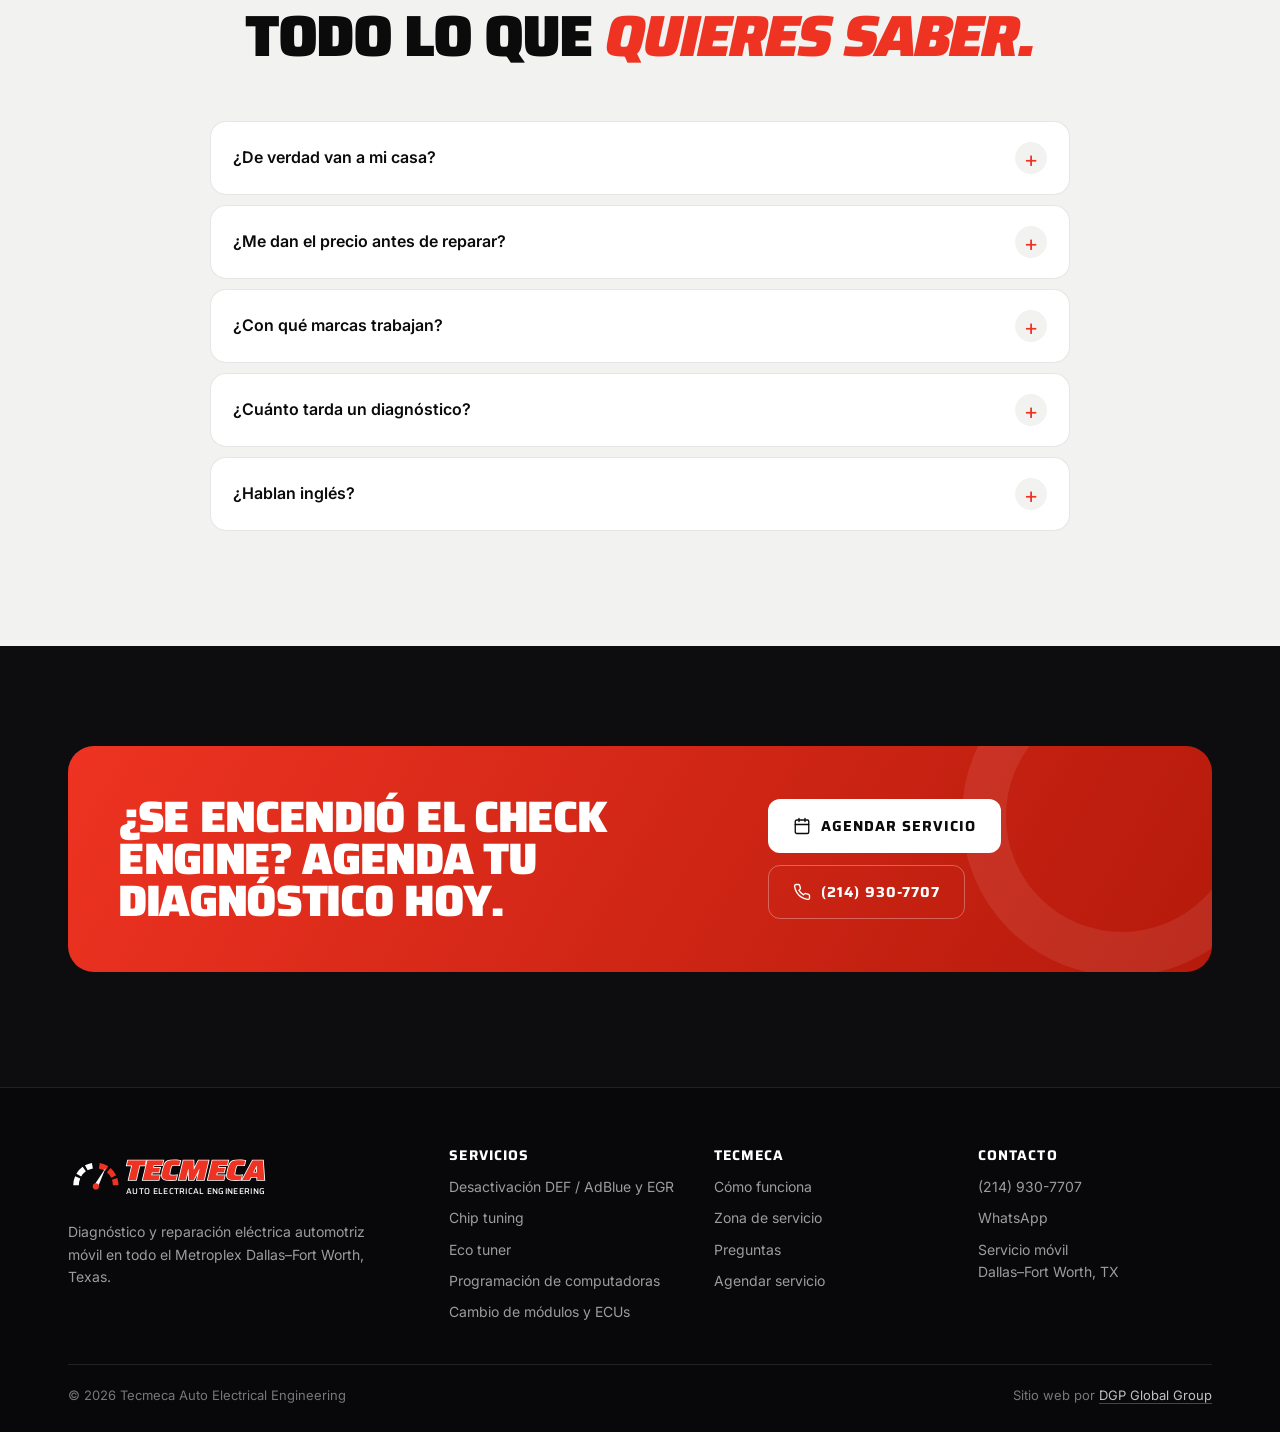
==== commit 1db3c791: "Polish layout on phone and desktop - Stop the hero headline clipping its red glow into a box once li" ====
--- a/index.html
+++ b/index.html
@@ -209,7 +209,7 @@
         <div class="rv"><b>ES/EN</b><h3 data-en="Your language">En tu idioma</h3><p data-en="We serve you in Spanish or English from start to finish.">Te atendemos en español o en inglés de principio a fin.</p></div>
         <div class="rv" style="--d:.05s"><b>100%</b><h3 data-en="Scan first">Escáner primero</h3><p data-en="Professional diagnostics before touching your vehicle.">Diagnóstico con escáner profesional antes de tocar tu vehículo.</p></div>
         <div class="rv" style="--d:.1s"><b>$</b><h3 data-en="Clear price">Precio claro</h3><p data-en="You know the price and approve it before any repair.">Conoces el precio y lo apruebas antes de cualquier reparación.</p></div>
-        <div class="rv" style="--d:.15s"><b><svg class="ic" style="width:42px;height:42px"><use href="#i-van"/></svg></b><h3 data-en="We come to you">Vamos a ti</h3><p data-en="No towing: we work wherever your vehicle is.">Sin grúa: trabajamos donde esté tu vehículo.</p></div>
+        <div class="rv" style="--d:.15s"><b><svg class="ic"><use href="#i-van"/></svg></b><h3 data-en="We come to you">Vamos a ti</h3><p data-en="No towing: we work wherever your vehicle is.">Sin grúa: trabajamos donde esté tu vehículo.</p></div>
       </div>
     </div>
   </section>
@@ -231,7 +231,7 @@
         <span class="eyebrow" data-en="Service area">Zona de servicio</span>
         <h2 class="h2" data-en-html="We work &lt;em&gt;mobile&lt;/em&gt; across the whole Metroplex.">Trabajamos <em>móvil</em> en todo el Metroplex.</h2>
         <p class="sub" data-en="We cover the entire Dallas–Fort Worth Metroplex. Message us with your location and we'll confirm the day and time we can get to you.">Cubrimos todo el Metroplex de Dallas–Fort Worth. Escríbenos con tu ubicación y te confirmamos el día y la hora en que llegamos a ti.</p>
-        <div class="cities"><span>Dallas</span><span>Fort Worth</span><span>Arlington</span><span>Irving</span><span>Grand Prairie</span><span>Garland</span><span>Plano</span><span>Frisco</span><span>McKinney</span><span>Denton</span><span>Mansfield</span><span data-en="and the whole Metroplex">y todo el Metroplex</span></div>
+        <div class="cities"><span>Dallas</span><span>Fort Worth</span><span>Arlington</span><span>Irving</span><span>Grand Prairie</span><span>Garland</span><span>Plano</span><span>Frisco</span><span>McKinney</span><span>Denton</span><span>Mansfield</span><span class="cities__all" data-en="+ the whole Metroplex">+ todo el Metroplex</span></div>
         <a class="btn btn--wa" href="https://wa.me/12149307707" target="_blank" rel="noopener" data-wa="Hola Tecmeca, ¿llegan a mi zona? Estoy en: "><svg class="ic ic--fill"><use href="#i-wa"/></svg><span data-en="Do you cover my area?">¿Llegan a mi zona?</span></a>
       </div>
     </div>
@@ -337,7 +337,7 @@
       <div><svg viewBox="0 0 330 84" style="height:52px; width:auto"><use href="#logo"/></svg><p data-en="Mobile auto electrical diagnostics and repair across the Dallas–Fort Worth Metroplex, Texas.">Diagnóstico y reparación eléctrica automotriz móvil en todo el Metroplex Dallas–Fort Worth, Texas.</p></div>
       <div><h4 data-en="Services">Servicios</h4><ul><li><a href="#servicios" data-en="DEF / AdBlue &amp; EGR delete">Desactivación DEF / AdBlue y EGR</a></li><li><a href="#servicios">Chip tuning</a></li><li><a href="#servicios">Eco tuner</a></li><li><a href="#servicios" data-en="ECU programming">Programación de computadoras</a></li><li><a href="#servicios" data-en="Module &amp; ECU replacement">Cambio de módulos y ECUs</a></li></ul></div>
       <div><h4>Tecmeca</h4><ul><li><a href="#como-funciona" data-en="How it works">Cómo funciona</a></li><li><a href="#zona" data-en="Service area">Zona de servicio</a></li><li><a href="#preguntas" data-en="FAQ">Preguntas</a></li><li><a href="#agendar" data-en="Book service">Agendar servicio</a></li></ul></div>
-      <div><h4 data-en="Contact">Contacto</h4><ul><li><a href="tel:+12149307707">(214) 930-7707</a></li><li><a href="https://wa.me/12149307707" target="_blank" rel="noopener">WhatsApp</a></li><li data-en="Mobile service · Dallas–Fort Worth, TX">Servicio móvil · Dallas–Fort Worth, TX</li></ul></div>
+      <div><h4 data-en="Contact">Contacto</h4><ul><li><a href="tel:+12149307707">(214) 930-7707</a></li><li><a href="https://wa.me/12149307707" target="_blank" rel="noopener">WhatsApp</a></li><li data-en="Mobile service&lt;br /&gt;Dallas–Fort Worth, TX">Servicio móvil<br />Dallas–Fort Worth, TX</li></ul></div>
     </div>
     <div class="foot__row"><span>© <span id="year">2026</span> Tecmeca Auto Electrical Engineering</span><span><span data-en="Website by">Sitio web por</span> <a href="https://dgpglobalgroup.com" target="_blank" rel="noopener">DGP Global Group</a></span></div>
   </div>
--- a/css/site.css
+++ b/css/site.css
@@ -82,6 +82,9 @@
 .hero h1 { font-weight: 900; font-size: clamp(44px, 6.4vw, 84px); line-height: .92; letter-spacing: -.04em; margin-bottom: 22px; }
 .hero h1 em { font-style: italic; color: var(--red); text-shadow: 0 0 50px rgba(238,51,34,.4); }
 .hero h1 .ln { display: block; overflow: hidden; padding-bottom: .05em; }
+/* once the lines are in, stop clipping so the red glow isn't cut into a box */
+.js .hero h1 .ln { overflow: visible; clip-path: inset(0 -1em); animation: lnUnclip 0s 1.4s forwards; }
+@keyframes lnUnclip { to { clip-path: none; } }
 .hero h1 .ln > span { display: inline-block; transform: translateY(105%); animation: lineUp .9s var(--ease) forwards; animation-delay: calc(.05s + var(--i) * .09s); }
 @keyframes lineUp { to { transform: none; } }
 .hero__lead { font-size: clamp(16px, 1.5vw, 18px); color: rgba(255,255,255,.74); max-width: 540px; margin-bottom: 30px; }
@@ -155,6 +158,8 @@
 .svc__card::after { content: ""; position: absolute; right: -50px; top: -50px; width: 140px; height: 140px; border-radius: 50%; background: radial-gradient(circle, rgba(238,51,34,.25), transparent 70%); transition: transform .6s var(--ease); }
 .svc__card:hover { transform: translateY(-6px); border-color: rgba(238,51,34,.5); background: var(--char-2); }
 .svc__card:hover::after { transform: scale(1.6); }
+.svc__card::after { pointer-events: none; }
+.svc__card > :not(.svc__tag) { position: relative; z-index: 1; }
 .svc__card i { width: 54px; height: 54px; border-radius: 15px; display: grid; place-items: center; background: rgba(238,51,34,.14); color: var(--red); margin-bottom: 20px; transition: background .35s, color .35s, transform .45s var(--ease); }
 .svc__card:hover i { background: var(--red); color: #fff; transform: rotate(-8deg); }
 .svc__card i .ic { width: 26px; height: 26px; }
@@ -170,6 +175,8 @@
 .svc__card--feat h3 { font-size: clamp(24px, 2.4vw, 32px); }
 .svc__card--feat p { font-size: 15px; max-width: 46ch; color: rgba(255,255,255,.72); }
 .svc__card--feat button { margin-top: 6px; }
+.svc__card--feat i { margin-bottom: auto; }
+.svc__card--feat h3 { margin-top: 28px; }
 .svc__fits { display: flex; flex-wrap: wrap; gap: 8px; margin: 0 0 22px; }
 .svc__fits span { padding: 6px 12px; border-radius: 999px; background: rgba(255,255,255,.06); border: 1px solid var(--line); font: 600 12.5px var(--sans); color: rgba(255,255,255,.85); }
 .svc__tag { position: absolute; top: 18px; right: 18px; z-index: 1; padding: 5px 11px; border-radius: 999px; background: var(--red); color: #fff; font: 700 11px var(--display); letter-spacing: .1em; text-transform: uppercase; }
@@ -194,7 +201,8 @@
 /* why */
 .why { display: grid; grid-template-columns: repeat(4, 1fr); gap: 14px; }
 .why div { padding: 26px 24px; border-radius: 18px; background: var(--char); border: 1px solid var(--line); }
-.why b { display: block; font: 900 italic 42px/1 var(--display); color: var(--red); margin-bottom: 10px; letter-spacing: -.03em; }
+.why b { display: flex; align-items: center; height: 1em; font: 900 italic 42px/1 var(--display); color: var(--red); margin-bottom: 10px; letter-spacing: -.03em; }
+.why b .ic { width: 1em; height: 1em; }
 .why h3 { font-size: 17px; margin-bottom: 6px; }
 .why p { font-size: 14px; color: rgba(255,255,255,.62); }
 
@@ -212,6 +220,7 @@
 .radar__dot::before { content: ""; width: 9px; height: 9px; border-radius: 50%; background: #fff; box-shadow: 0 0 0 4px rgba(255,255,255,.15); }
 .cities { display: flex; flex-wrap: wrap; gap: 8px; margin: 22px 0 26px; }
 .cities span { padding: 8px 14px; border-radius: 999px; background: rgba(255,255,255,.05); border: 1px solid var(--line); font-size: 14px; }
+.cities .cities__all { background: rgba(238,51,34,.14); border-color: rgba(238,51,34,.5); color: #fff; font-weight: 600; }
 
 /* booking */
 .book { display: grid; grid-template-columns: 1fr 1.25fr; gap: 40px; align-items: start; }
@@ -233,7 +242,7 @@
 .form > p { color: var(--steel); font-size: 14px; margin-bottom: 22px; }
 .grid2 { display: grid; grid-template-columns: 1fr 1fr; gap: 14px; }
 .grid3 { display: grid; grid-template-columns: .8fr 1fr 1fr; gap: 14px; }
-.field { display: grid; gap: 6px; margin-bottom: 14px; }
+.field { display: grid; align-content: start; gap: 6px; margin-bottom: 14px; }
 .field label, .field__label { font-size: 12.5px; font-weight: 600; color: rgba(255,255,255,.75); letter-spacing: .02em; }
 .field input, .field select, .field textarea { width: 100%; height: 50px; padding: 0 14px; border-radius: 12px; border: 1px solid rgba(255,255,255,.14); background: #0f0f11; color: #fff; outline: none; transition: border-color .25s, box-shadow .25s; }
 .field textarea { height: 96px; padding: 12px 14px; resize: vertical; }
@@ -316,9 +325,9 @@
   .svc__card i { width: 50px; height: 50px; margin: 0; grid-row: span 3; }
   .svc__card h3 { font-size: 17px; margin-bottom: 4px; }
   .svc__card p { margin-bottom: 10px; font-size: 13.5px; }
-  .svc__card--feat { grid-column: auto; padding: 22px 18px 18px; }
-  .svc__card--feat i { width: 50px; height: 50px; }
-  .svc__card--feat h3 { font-size: 19px; padding-right: 64px; }
+  .svc__card--feat { grid-column: auto; display: flex; padding: 20px 18px 18px; }
+  .svc__card--feat i { width: 50px; height: 50px; margin-bottom: 16px; }
+  .svc__card--feat h3 { font-size: 21px; margin: 0 0 8px; }
   .svc__tag { top: 14px; right: 14px; }
   .svc__fits { margin-bottom: 12px; gap: 6px; }
   .svc__fits span { padding: 4px 10px; font-size: 11.5px; }
@@ -337,6 +346,8 @@
   .h2 { font-size: clamp(32px, 9vw, 40px); }
   .visual { height: 360px; }
   .grid2, .grid3 { grid-template-columns: 1fr; gap: 0; }
+  .grid3 { grid-template-columns: 76px 1fr 1fr; gap: 10px; }
+  .cta div, .cta .btn { width: 100%; }
   .foot__grid { grid-template-columns: 1fr; }
   .fab { display: none; }
   .dock { display: grid; }
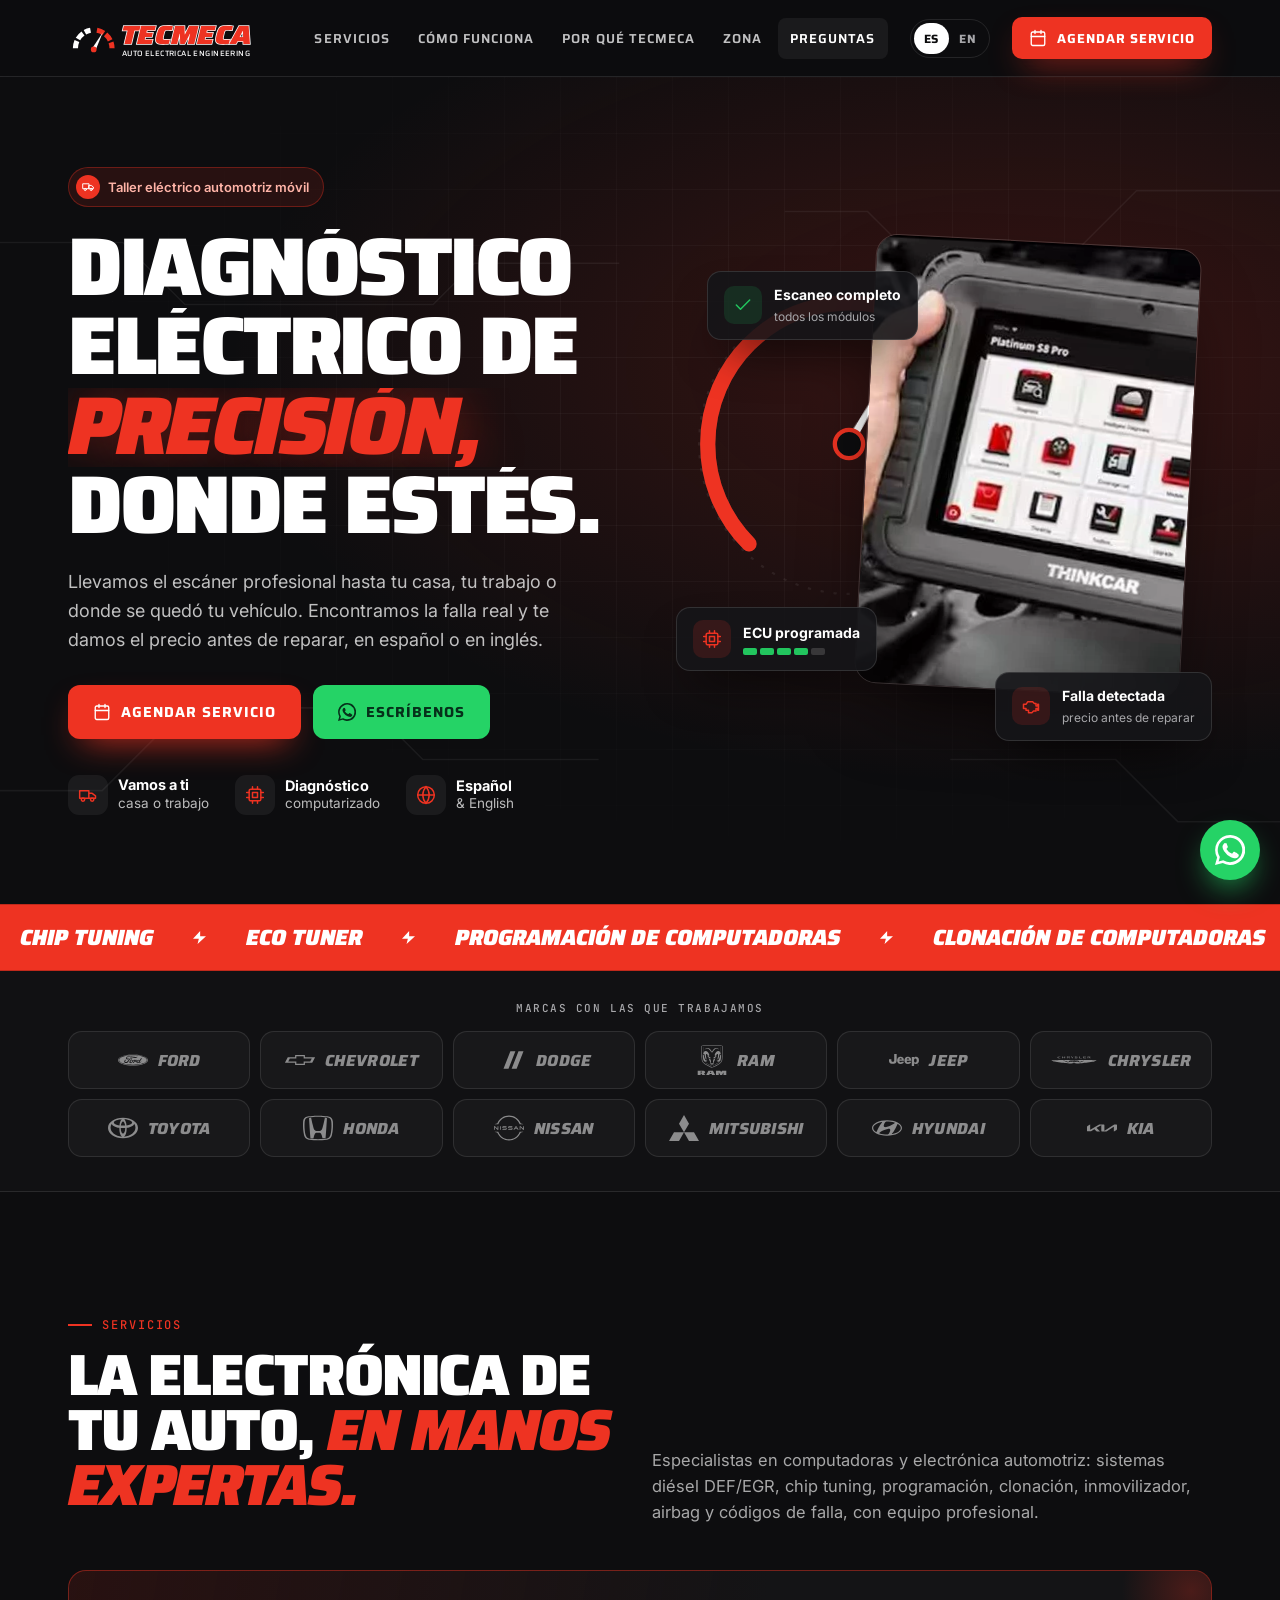
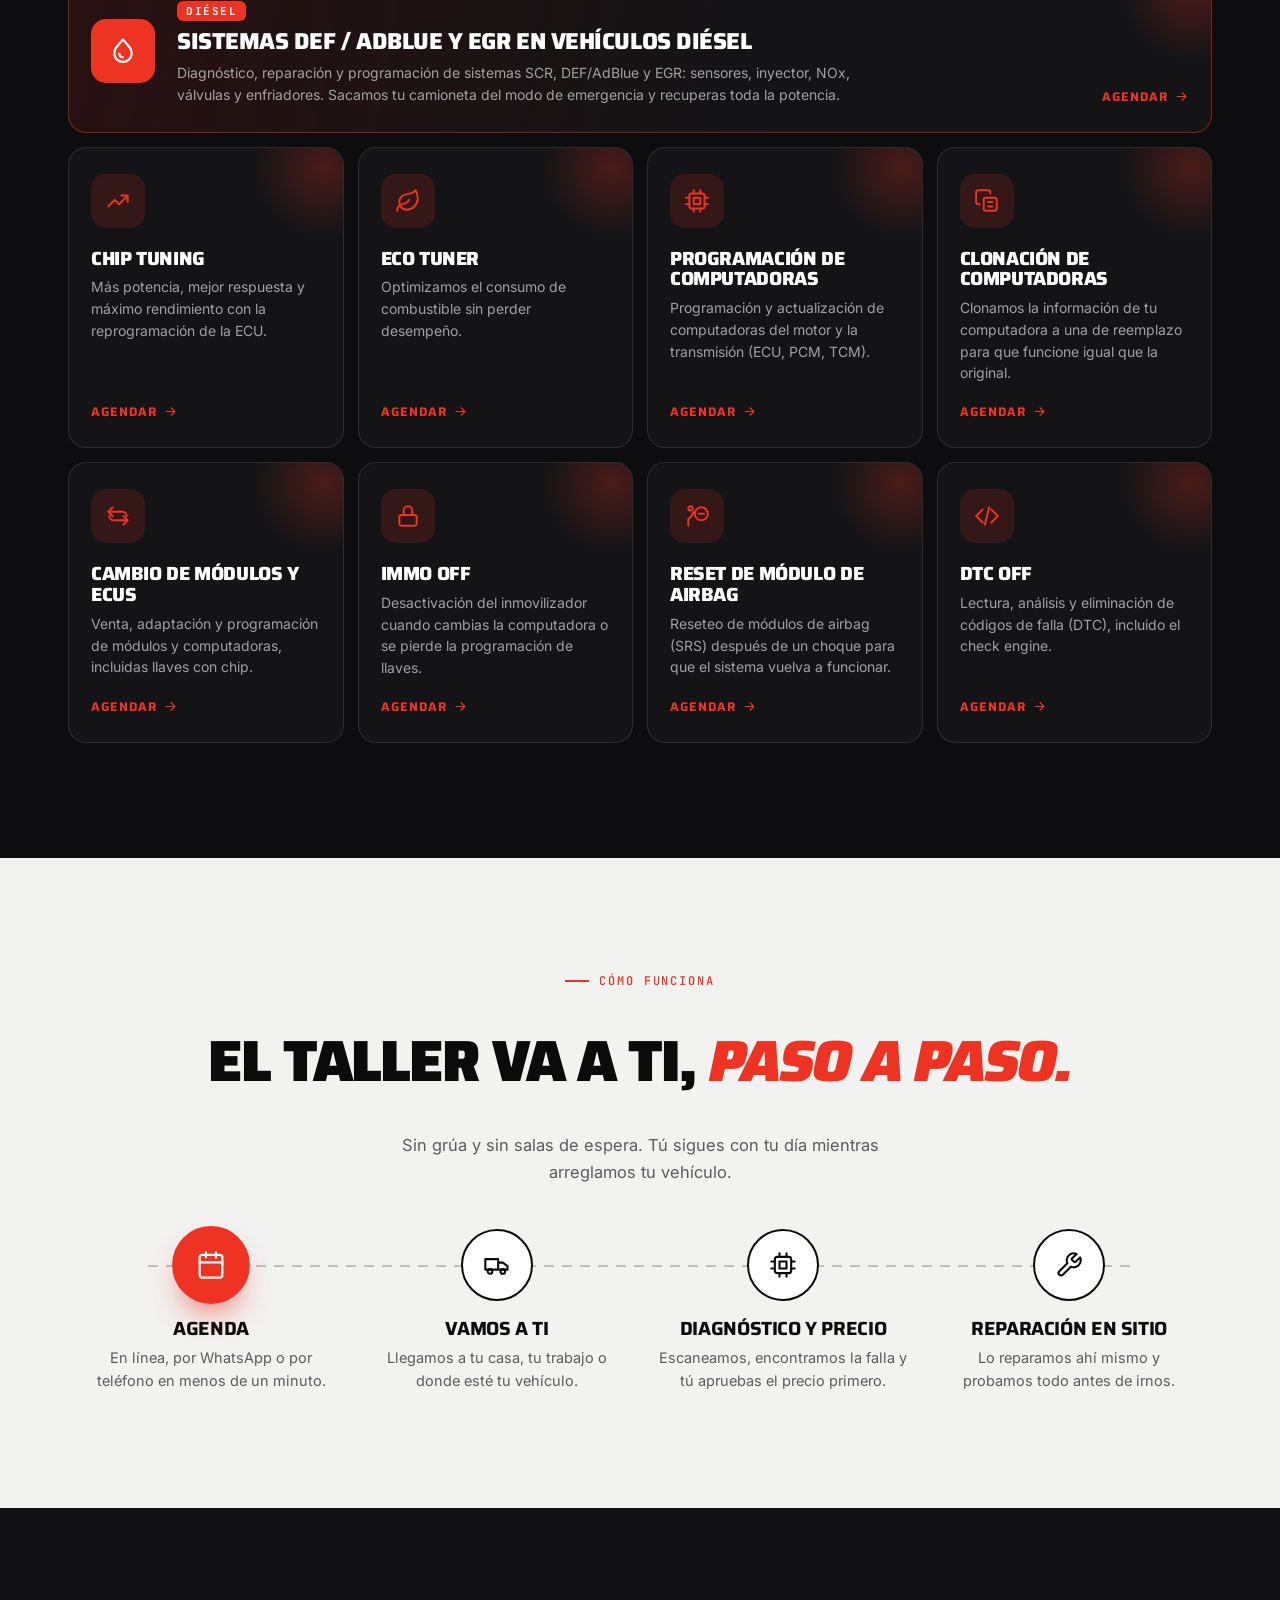
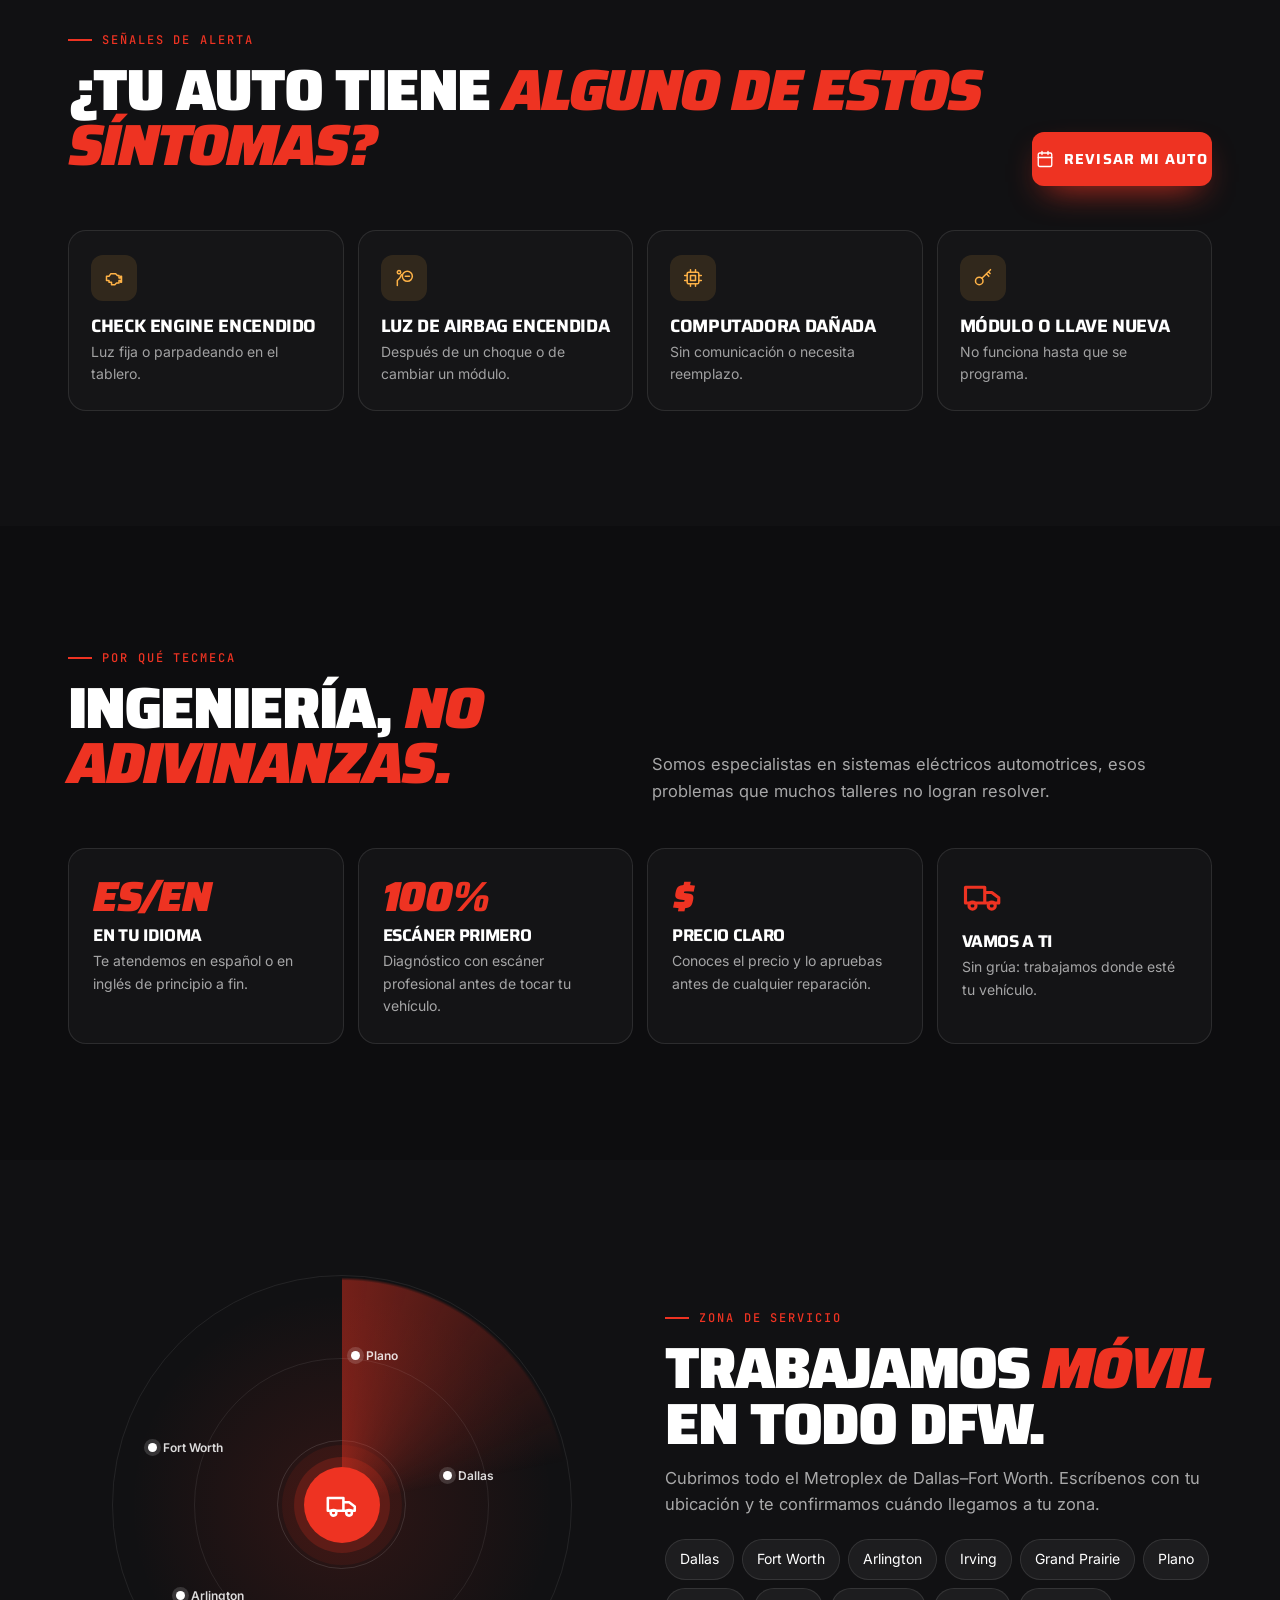
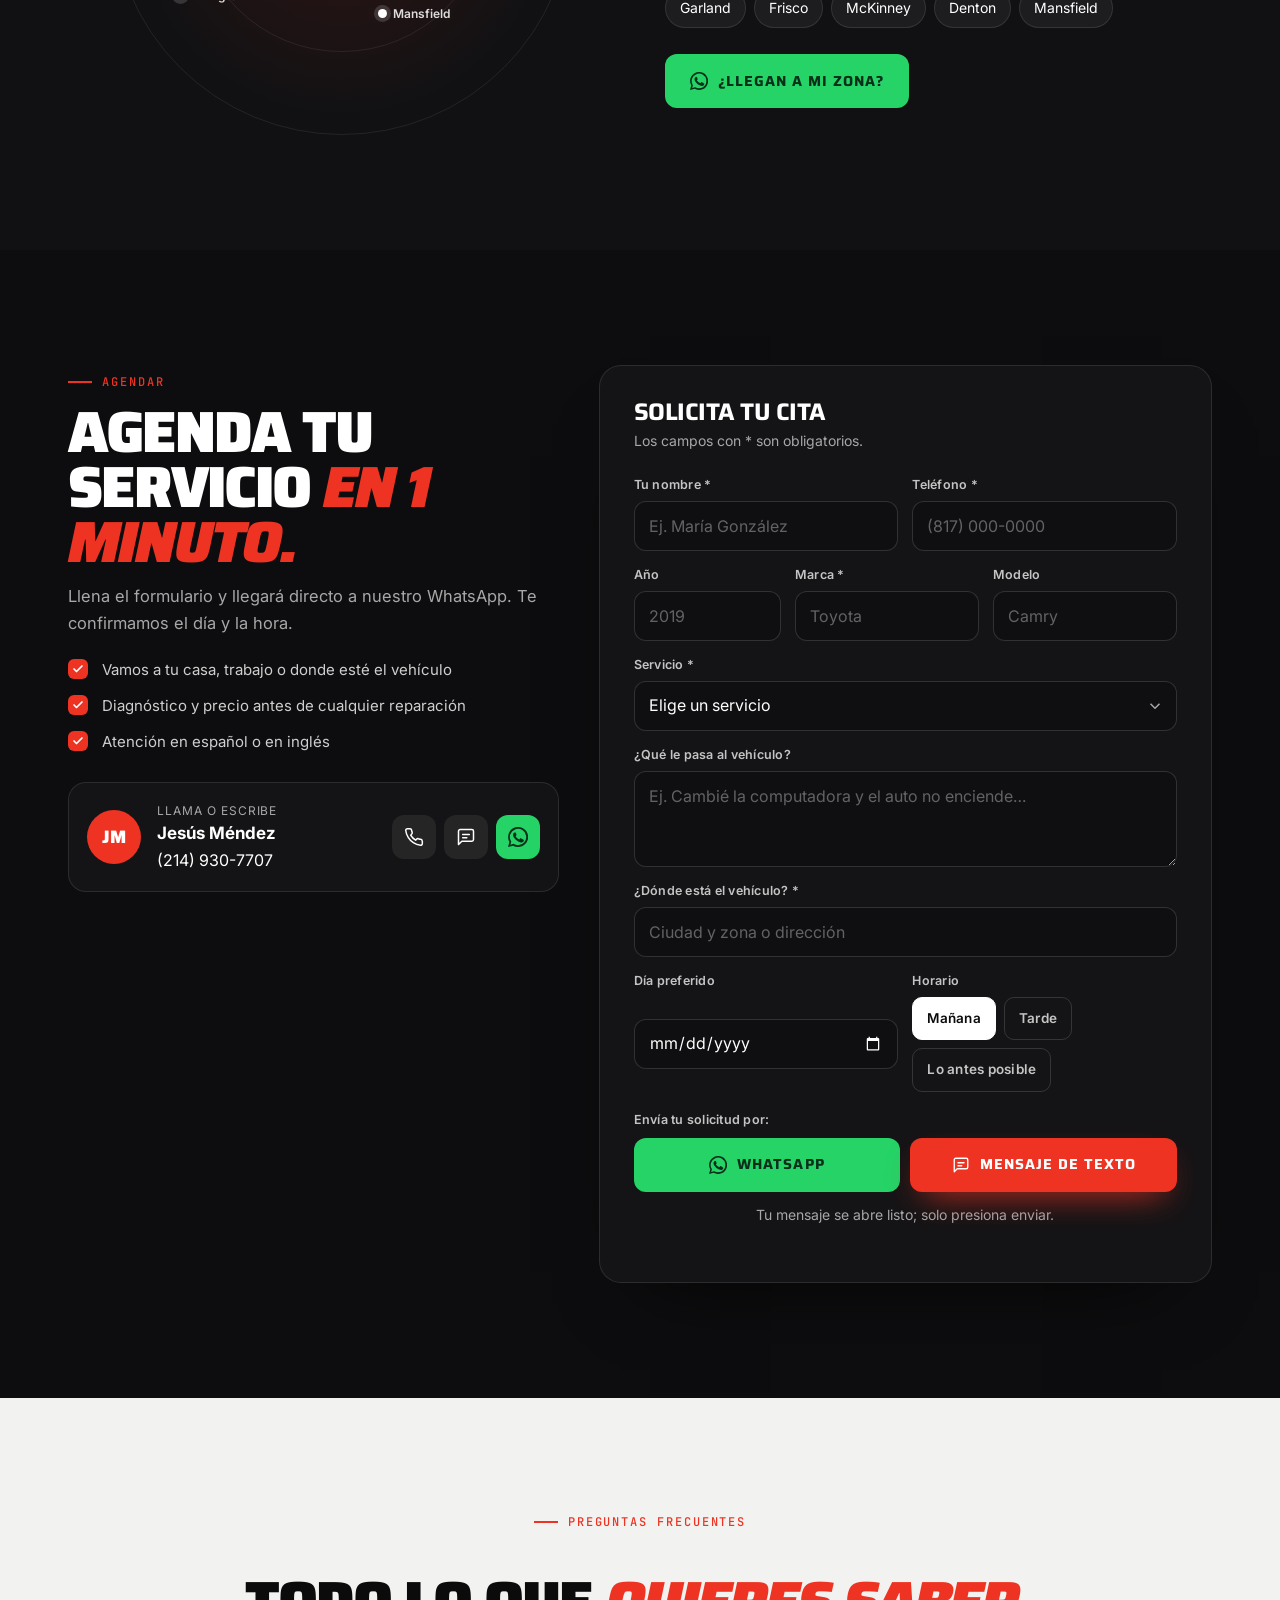
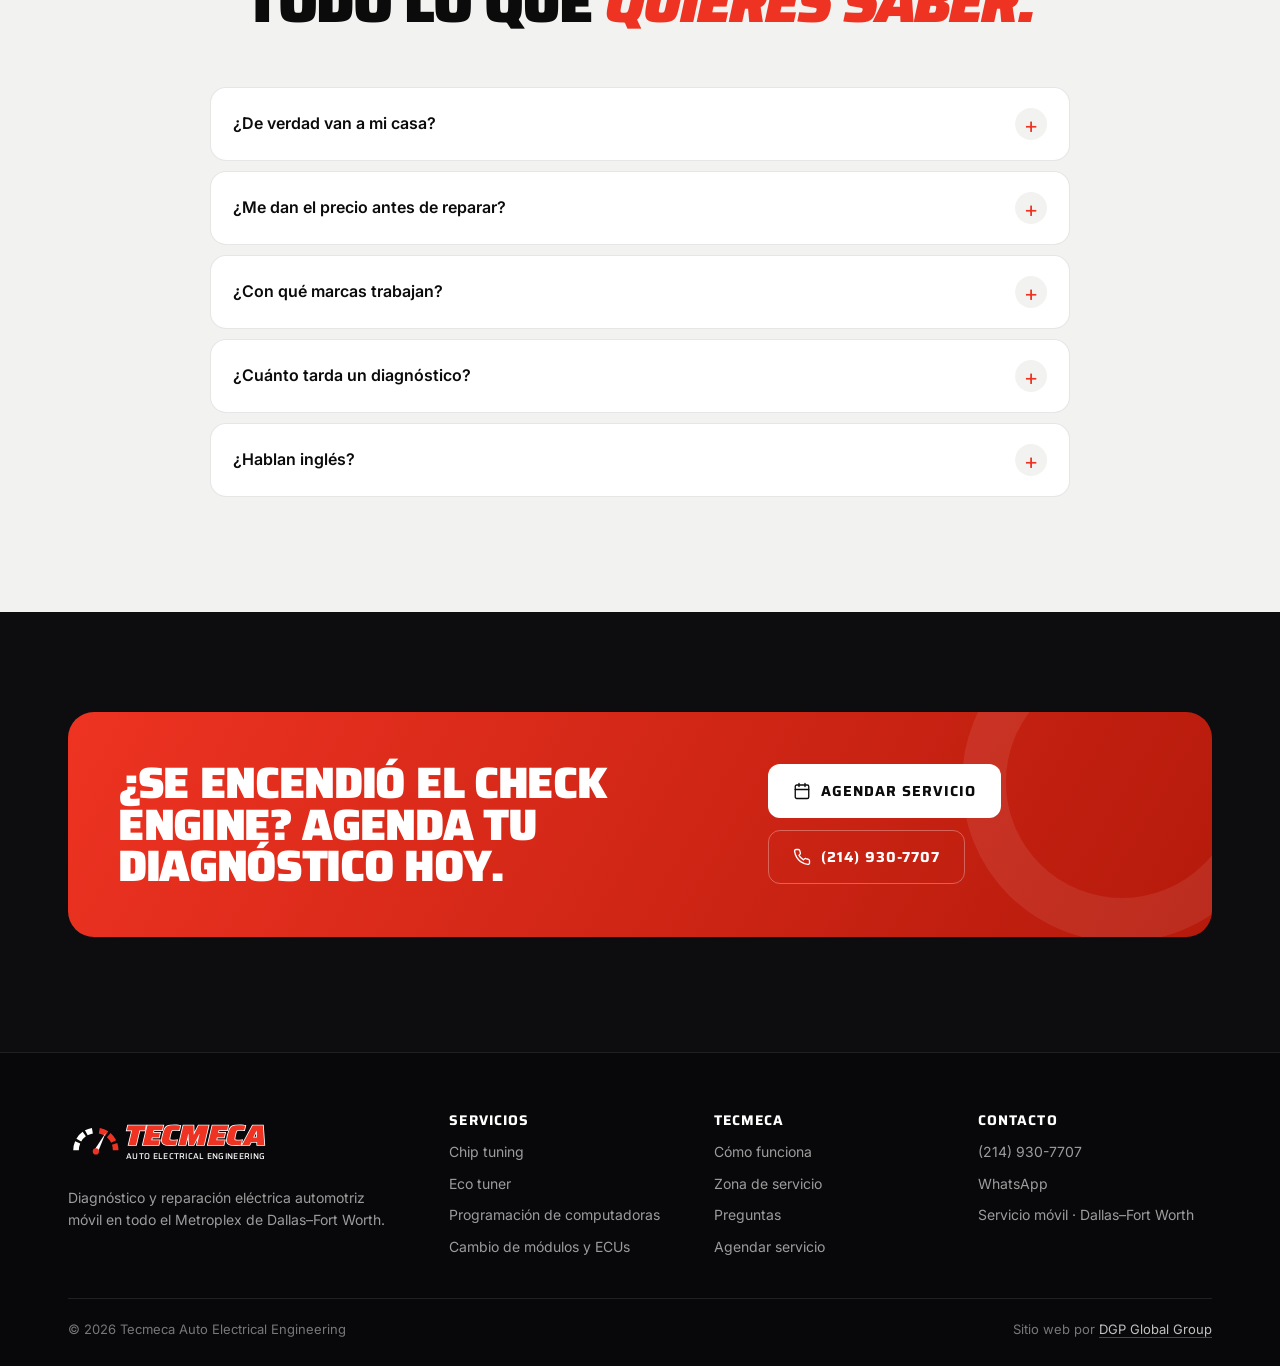
==== commit 68702512: "Website: brand logo grid (+Dodge, Ram, Chrysler, Nissan), diesel DEF/EGR service first, DFW Metrople" ====
--- a/index.html
+++ b/index.html
@@ -3,8 +3,8 @@
 <head>
   <meta charset="utf-8" />
   <meta name="viewport" content="width=device-width, initial-scale=1, viewport-fit=cover" />
-  <title>Tecmeca · Servicio eléctrico automotriz móvil en Dallas–Fort Worth, TX</title>
-  <meta name="description" content="Tecmeca Auto Electrical Engineering: desactivación DEF / AdBlue y EGR en diésel, chip tuning, eco tuner, programación y clonación de computadoras, cambio de módulos y ECUs, immo off, reset de airbag y DTC off. Servicio móvil a domicilio en todo el Metroplex Dallas–Fort Worth, TX. Español e inglés." />
+  <title>Tecmeca · Servicio eléctrico automotriz móvil en Dallas–Fort Worth</title>
+  <meta name="description" content="Tecmeca Auto Electrical Engineering: sistemas diésel DEF/AdBlue y EGR, chip tuning, eco tuner, programación y clonación de computadoras, cambio de módulos y ECUs, immo off, reset de airbag y DTC off. Servicio móvil a domicilio en todo el Metroplex de Dallas–Fort Worth. Español e inglés." />
   <link rel="canonical" href="https://tecmecatx.com/" />
   <link rel="alternate" hreflang="es" href="https://tecmecatx.com/" />
   <link rel="alternate" hreflang="en" href="https://tecmecatx.com/" />
@@ -41,12 +41,12 @@
     "@context": "https://schema.org",
     "@type": "AutoRepair",
     "name": "Tecmeca Auto Electrical Engineering",
-    "description": "Servicio móvil de diagnóstico y reparación eléctrica automotriz en todo el Metroplex Dallas–Fort Worth, TX.",
+    "description": "Servicio móvil de diagnóstico y reparación eléctrica automotriz en todo el Metroplex de Dallas–Fort Worth.",
     "url": "https://tecmecatx.com/",
     "image": "https://tecmecatx.com/assets/og-image.jpg?v=2",
     "telephone": "+1-214-930-7707",
     "address": { "@type": "PostalAddress", "addressRegion": "TX", "addressCountry": "US" },
-    "areaServed": [{ "@type": "AdministrativeArea", "name": "Dallas–Fort Worth Metroplex, TX" }, { "@type": "City", "name": "Dallas, TX" }, { "@type": "City", "name": "Fort Worth, TX" }],
+    "areaServed": [{ "@type": "AdministrativeArea", "name": "Dallas–Fort Worth Metroplex" }, { "@type": "City", "name": "Dallas, TX" }, { "@type": "City", "name": "Fort Worth, TX" }],
     "knowsLanguage": ["es", "en"]
   }
   </script>
@@ -76,10 +76,23 @@
   <symbol id="i-code" viewBox="0 0 24 24"><path d="m8 6-6 6 6 6M16 6l6 6-6 6M14 4l-4 16"/></symbol>
   <symbol id="i-trend" viewBox="0 0 24 24"><path d="M3 17l6-6 4 4 8-8M15 7h6v6"/></symbol>
   <symbol id="i-leaf" viewBox="0 0 24 24"><path d="M11 20A7 7 0 0 1 9.8 6.1C15.5 5 17 4.5 19 2c1 2 2 4.2 2 8 0 5.5-4.8 10-10 10z"/><path d="M2 21c0-3 1.9-5.4 5.2-6.1 2.4-.5 4.6-1.6 5.8-3.9"/></symbol>
-  <symbol id="i-diesel" viewBox="0 0 24 24"><path d="M4 21V5a2 2 0 0 1 2-2h6a2 2 0 0 1 2 2v16M2 21h14M4 10h10"/><path d="M14 8h2a2 2 0 0 1 2 2v6a1.5 1.5 0 0 0 3 0V9l-3-3"/></symbol>
   <symbol id="i-swap" viewBox="0 0 24 24"><path d="M7 4 3 8l4 4M3 8h13a4 4 0 0 1 4 4M17 20l4-4-4-4M21 16H8a4 4 0 0 1-4-4"/></symbol>
   <symbol id="i-lock" viewBox="0 0 24 24"><rect x="4" y="11" width="16" height="10" rx="2"/><path d="M8 11V7a4 4 0 0 1 8 0v4"/></symbol>
   <symbol id="i-sms" viewBox="0 0 24 24"><path d="M21 15a2 2 0 0 1-2 2H7l-4 4V5a2 2 0 0 1 2-2h14a2 2 0 0 1 2 2z"/><path d="M8 9h8M8 13h5"/></symbol>
+  <!-- make logos (Simple Icons; Dodge as its twin-stripe mark) -->
+  <symbol id="b-ford" viewBox="0 0 24 24"><path fill="currentColor" d="M12 8.236C5.872 8.236.905 9.93.905 12.002S5.872 15.767 12 15.767c6.127 0 11.094-1.693 11.094-3.765 0-2.073-4.967-3.766-11.094-3.766zm-5.698 6.24c-.656.005-1.233-.4-1.3-1.101a1.415 1.415 0 0 1 .294-1.02c.195-.254.525-.465.804-.517.09-.017.213-.006.264.054.079.093.056.194-.023.234-.213.109-.47.295-.597.55a.675.675 0 0 0 .034.696c.263.397.997.408 1.679-.225.169-.156.32-.304.473-.48.3-.344.4-.47.8-1.024.005-.006.006-.014.004-.018-.003-.007-.009-.01-.02-.01-.267.007-.5.087-.725.255-.065.048-.159.041-.2-.021-.046-.07-.013-.163.062-.215.363-.253.76-.298 1.166-.367 0 0 .028.002.051-.03.167-.213.292-.405.47-.621.178-.22.41-.42.586-.572.246-.212.404-.283.564-.37.043-.022-.005-.049-.018-.049-.896-.168-1.827-.386-2.717-.056-.616.23-.887.718-.757 1.045.093.231.397.27.683.13a1.55 1.55 0 0 0 .611-.544c.087-.134.27-.038.171.195-.26.611-.757 1.097-1.363 1.118-.516.016-.849-.363-.848-.831.002-.924 1.03-1.532 2.11-1.622 1.301-.108 2.533.239 3.825.395.989.12 1.938.123 2.932-.106.118-.025.2.05.193.168-.01.172-.143.337-.47.516-.373.204-.763.266-1.17.27-.984.008-1.901-.376-2.85-.582.002.041.012.091-.023.117-.525.388-1 .782-1.318 1.334-.011.013-.005.025.013.024.277-.015.525-.022.783-.042.045-.004.047-.015.043-.048a.64.64 0 0 1 .2-.558c.172-.153.387-.17.53-.06.16.126.147.353.058.523a.63.63 0 0 1-.382.31s-.03.006-.026.034c.006.043.2.151.217.18.017.027.008.07-.021.102a.123.123 0 0 1-.095.045c-.033 0-.053-.012-.096-.035a.92.92 0 0 1-.27-.217c-.024-.031-.037-.032-.099-.029-.279.017-.714.059-1.009.096-.071.008-.082.022-.096.047-.47.775-.972 1.61-1.523 2.17-.592.6-1.083.758-1.604.762zM19.05 10.71c-.091.158-1.849 2.834-1.96 3.11-.035.088-.04.155-.004.204.092.124.297.051.425-.038.381-.262.645-.58.937-.858.017-.013.046-.018.065 0 .043.04.106.091.15.137a.04.04 0 0 1 .002.057 5.873 5.873 0 0 1-.904.911c-.47.364-.939.457-1.172.224a.508.508 0 0 1-.14-.316c-.002-.057-.031-.06-.058-.034-.278.275-.76.579-1.198.362-.366-.18-.451-.618-.383-.986.001-.008-.006-.06-.051-.03a1.28 1.28 0 0 1-.3.162.853.853 0 0 1-.366.077.518.518 0 0 1-.451-.253.759.759 0 0 1-.095-.347c-.001-.011-.017-.032-.033-.005-.3.457-.579.899-.875 1.363-.016.022-.03.036-.06.037l-.587.001c-.036 0-.053-.028-.034-.063.104-.2.674-1.03 1.06-1.736.107-.194.085-.294.019-.337-.083-.054-.248.027-.387.133-.379.287-.697.735-.859.935-.095.117-.185.291-.433.56-.391.425-.91.669-1.408.5a.848.848 0 0 1-.546-.58c-.015-.052-.044-.066-.073-.032-.08.1-.245.249-.383.342-.015.011-.052.033-.084.017a.851.851 0 0 1-.152-.199.07.07 0 0 1 .016-.08c.197-.173.305-.271.391-.38.064-.08.113-.17.17-.315.12-.302.393-.866.938-1.158a1.81 1.81 0 0 1 .652-.219c.1-.01.183.002.213.08.011.033.039.105.056.158.011.032.003.057-.035.071-.32.122-.643.311-.865.61-.253.338-.321.746-.152.98.123.17.322.2.514.139.29-.092.538-.363.666-.663.138-.329.16-.717.058-1.059-.016-.059-.001-.104.037-.136.077-.063.184-.112.215-.128a.14.14 0 0 1 .182.045c.106.157.163.378.17.607.006.049.026.05.05.025.19-.202.366-.418.568-.58.185-.147.422-.267.643-.262.286.006.428.2.419.546-.001.044.03.04.051.011a1.19 1.19 0 0 1 .24-.264c.198-.163.4-.236.611-.222.26.02.468.257.425.527a.53.53 0 0 1-.281.406.362.362 0 0 1-.405-.044.336.336 0 0 1-.096-.322c.005-.025-.027-.048-.054-.02-.254.264-.273.606-.107.76.183.17.458.056.658-.075.366-.239.65-.563.979-.813.218-.166.467-.314.746-.351a.87.87 0 0 1 .454.052c.2.081.326.25.342.396.004.043.036.048.063.01.158-.246 1.005-1.517 1.075-1.65.02-.041.044-.047.089-.047h.606c.035 0 .051.02.036.047zm-2.32 2.204a.053.053 0 0 0-.003.04c.003.02.03.04.056.05.01.003.015.01.004.032-.075.16-.143.252-.237.391a1.472 1.472 0 0 1-.3.325c-.178.147-.424.307-.628.2-.09-.047-.13-.174-.127-.276.004-.288.132-.584.369-.875.288-.355.607-.539.816-.438.216.103.148.354.05.55zm-5.949-1.881a.398.398 0 0 1 .132-.345c.057-.05.133-.062.18-.022.052.045.027.157-.026.234a.43.43 0 0 1-.245.177c-.018.004-.034-.004-.041-.044zM12 7.5C5.34 7.5 0 9.497 0 12c0 2.488 5.383 4.5 12 4.5s12-2.02 12-4.5-5.383-4.5-12-4.5zm0 8.608C5.649 16.108.5 14.27.5 12.002.5 9.733 5.65 7.895 12 7.895s11.498 1.838 11.498 4.107c0 2.268-5.148 4.106-11.498 4.106z"/></symbol>
+  <symbol id="b-chevrolet" viewBox="0 0 24 24"><path fill="currentColor" d="M23.905 9.784H15.92V8.246a.157.157 0 00-.157-.158H8.238a.157.157 0 00-.157.158v1.538H2.358c-.087 0-.193.07-.237.158L.02 14.058c-.045.088-.011.157.077.157H8.08v1.54c0 .086.07.157.157.157h7.525c.087 0 .157-.07.157-.157v-1.54h5.723c.087 0 .193-.07.238-.157l2.1-4.116c.045-.087.011-.158-.076-.158m-2.494.996l-1.244 2.437h-5.232v1.708H9.07v-1.708H2.595L3.84 10.78h5.232V9.073h5.864v1.707z"/></symbol>
+  <symbol id="b-dodge" viewBox="0 0 24 24"><path fill="currentColor" d="M6 19 11.5 5h4L10 19zM12.5 19 18 5h4l-5.5 14z"/></symbol>
+  <symbol id="b-ram" viewBox="0 0 24 24"><path fill="currentColor" d="M11.46 22.432l-.515-1.14h-.024l-.579 1.14h1.118zm.222.755h-1.556L9.792 24H7.344l1.791-3.359h3.627L14.494 24h-2.448l-.364-.813zm9.516-1.122h-.105L20.048 24h-1.492l-1.042-1.926-.099.001L17.406 24h-2.239v-3.359h3.522l.627 1.056h.03l.686-1.056h3.403V24h-2.239l.002-1.935zm-18.319.1h.467c.501 0 .647-.161.65-.322.007-.311-.052-.553-.625-.553h-.492v.875zm.512.703h-.499V24H.564v-3.359h3.358c1.761 0 2.48.29 2.566 1.037.043.372-.161 1.043-.977 1.11L6.728 24H4.265l-.874-1.132zM11.844.412c-2.642.003-5.658.155-6.66.24-1.093.093-1.289.164-1.29 1.087l-.009.838c-.008.658-.02 1.587-.02 2.633 0 1.704.101 3.717.226 5.373.134 1.761.24 3.152 2.458 4.475 1.704 1.016 4.668 2.484 4.697 2.498.171.085.565.275.699.327a.531.531 0 0 0 .126 0c.137-.054.572-.27.786-.366.021-.009 2.077-.95 4.608-2.459 2.218-1.323 2.324-2.714 2.459-4.476.125-1.656.226-3.67.226-5.374 0-1.045-.012-1.974-.02-2.632l-.008-.838c-.004-.813-.158-.993-1.291-1.087-1.002-.083-4.018-.238-6.66-.241h-.327v.002zM12.173 0c2.632.003 5.647.139 6.7.243 1.337.131 1.662.194 1.662 1.496 0 1.027.047 5.619-.199 8.875-.138 1.806-.257 3.365-2.658 4.798a50.914 50.914 0 0 1-4.71 2.487c-.311.138-.721.37-.804.387a.884.884 0 0 1-.312 0c-.092-.019-.593-.265-.786-.36-.193-.094-3.067-1.525-4.726-2.514-2.401-1.432-2.52-2.991-2.658-4.798-.247-3.256-.2-7.849-.2-8.875 0-1.302.325-1.365 1.662-1.496C6.197.139 9.212.003 11.844 0h.329zM8.279 2.312c1.95 0 2.955 1.664 3.532 2.876l-.181.991c-1.01-2.1-2.215-3.436-3.674-3.436-1.577 0-2.465 2.012-2.693 2.351.407-1.034 1.591-2.782 3.016-2.782zm10.343 2.783c-.229-.339-1.116-2.351-2.693-2.351-1.459 0-2.663 1.336-3.674 3.436l-.182-.992c.576-1.212 1.581-2.876 3.532-2.876 1.426 0 2.611 1.748 3.017 2.783zm-3.444 4.12c-.163.071-.288.117-.288.117l.098-.846.522-.684c.161.769.149 1.203-.332 1.413zm-6.374 0c-.481-.21-.493-.644-.332-1.414l.522.684.098.846s-.126-.045-.288-.116zm8.367-4.41c-1.276-.025-2.381.961-3.127 3.352l.419.264-.173.998-.952.338-.187 1.292.462-.587.649-.132-.289.778-.895.499-.318 2.084.12.783-.92.356v.001l-.844-.357.12-.783-.318-2.084-.895-.499-.288-.778.649.132.462.587-.188-1.292-.952-.338-.173-.998.418-.264c-.745-2.39-1.85-3.376-3.127-3.352-1.02.02-1.778 1.209-1.693 2.466l.885.105c.317 1.773.612 4.025 1.28 4.025.203 0 .212-.319.212-.577 0-.627-.378-1.38-.378-2.575 0-.552.179-1.027.587-1.027.277 0 .402.074.532.315-.11.818-.114 1.52.525 1.953.141.095.446.382.446.382s.525 2.067.557 2.205c.03.126.104.298.161.403l.666 1.163s.199 1.249.241 1.465c.105.533.648.579 1.091.583h.123c.444-.003.986-.049 1.091-.583.042-.215.241-1.465.241-1.465l.666-1.163c.057-.105.132-.277.161-.403.032-.138.558-2.205.558-2.205s.305-.287.446-.382c.638-.433.635-1.135.524-1.953.131-.241.255-.315.532-.315.408 0 .587.475.587 1.027 0 1.196-.378 1.948-.378 2.575 0 .259.008.577.212.577.667 0 .963-2.252 1.279-4.025l.885-.105c.086-1.257-.672-2.446-1.692-2.466zm-4.953-3.33c1.928 0 5.848.197 6.1.222.326.029.541.074.614.153.073.074.095.158.107.344.012.173.023.858.023.859.007.612.018 1.475.018 2.446 0 .57-.004 1.176-.014 1.791l.132.086c.011-.644.015-1.281.015-1.877 0-.972-.011-1.836-.018-2.448 0-.001-.011-.684-.023-.866-.012-.189-.038-.323-.146-.43-.136-.13-.366-.157-.695-.192-.265-.026-4.175-.222-6.113-.223-.278.002-.571-.003-.854-.003-2.323 0-5.419.21-5.675.226-.379.025-.58.033-.717.189-.106.13-.137.323-.144.513-.005.185-.007.786-.007.787-.007.611-.018 1.476-.018 2.448 0 .587.004 1.214.015 1.848l.132-.086c-.01-.604-.013-1.201-.013-1.762 0-.971.011-1.835.018-2.447 0-.001.002-.603.008-.784.004-.176.041-.348.113-.431.074-.096.236-.12.621-.141.257-.016 3.349-.226 5.665-.226l.856.004zm7.121 6.071l-.146.277s-.582.061-.602.061c-.281 2.239-1.19 4.63-2.183 4.63-.327 0-.336-.507-.336-1.111 0-.257.036-.486.076-.687-.106.197-.289.918-.289 1.534 0 .72.405 1.116 1.097 1.116.702 0 1.289-.343 1.673-.981-.248.686-.732 1.281-1.767 1.903a45.997 45.997 0 0 1-4.298 2.27c-.181.081-.416.187-.601.266-.17-.079-.333-.161-.47-.228-.025-.012-2.769-1.371-4.34-2.308-.969-.581-1.455-1.14-1.716-1.772.382.551.915.85 1.565.85.692 0 1.097-.396 1.097-1.116 0-.616-.182-1.337-.289-1.534.041.201.076.43.076.687 0 .603-.009 1.111-.336 1.111-.993 0-1.905-2.402-2.185-4.641l-.564-.058-.18-.336s-.033 1.075.003 1.78c.036.706.11 1.312.337 2.17.043.164.093.318.15.462.198.946.658 1.729 1.974 2.509 1.58.942 4.322 2.3 4.349 2.313.149.073.349.173.527.254.194-.081.459-.201.658-.29.021-.01 1.971-.883 4.312-2.278 1.458-.864 1.865-1.731 2.029-2.82.013-.05.027-.1.039-.152.194-.868.274-1.322.31-2.028.032-.606.031-1.591.03-1.853z"/></symbol>
+  <symbol id="b-jeep" viewBox="0 0 24 24"><path fill="currentColor" d="M4.1651 7.1687v5.2011c0 .6762-.444 1.0777-1.1628 1.0777-.7185 0-1.0992-.5283-1.0992-1.0992v-.9299H0v.9514c0 .972.296 2.7068 3.0235 2.7068 2.7272 0 3.1082-1.8614 3.1082-2.7488V7.1687Zm4.9177 2.1562c-1.7973 0-2.6003 1.6485-2.6003 3.0657 0 1.4168.9094 2.7912 2.7695 2.7912 1.6285.021 2.707-1.0361 2.707-1.8187h-1.7977s-.2113.5078-.8458.5078c-.6343 0-.9934-.3596-.9934-1.2265h3.6576c0-2.7277-1.3526-3.3195-2.897-3.3195zm5.8471 0c-1.7968 0-2.6007 1.6485-2.6007 3.0657 0 1.4168.9094 2.7912 2.7705 2.7912 1.628.021 2.7067-1.0361 2.7067-1.8187h-1.7978s-.2116.5078-.8454.5078c-.6348 0-.9942-.3596-.9942-1.2265h3.6574c0-2.7277-1.3523-3.3195-2.8965-3.3195zm6.7435.0635c-.9132 0-1.3186.4962-1.3401.522-.1283.1538-.2875.3165-.2875-.0782v-.2959h-1.8193v7.295h1.8398V14.822c0-.148.1478-.126.2543 0 .1063.1277.5711.4443 1.3752.4443C23.155 15.2663 24 13.9978 24 12.264c0-2.2415-1.4162-2.8757-2.3266-2.8756Zm-12.401 1.1203c.6766 0 .972.5073.972 1.0365H8.3843c0-.5718.2327-1.0365.8882-1.0365zm5.8468 0c.6767 0 .9724.5073.9724 1.0365H14.231c0-.5718.2332-1.0365.8883-1.0365zm5.9204.296c.9318 0 1.1.7189 1.1 1.4593 0 .74-.1272 1.7124-1.0141 1.7124-.8884 0-1.1212-.5709-1.1017-1.6486.022-1.0788.4441-1.523 1.0158-1.523zm2.2813 4.5664a.5855.5855 0 0 0-.5856.5857c0 .3233.2617.5856.5856.5856.3218 0 .585-.2623.585-.5856 0-.3233-.2632-.5857-.585-.5857zm0 .062a.524.524 0 0 1 .5236.5237c0 .2884-.2346.5246-.5236.5246a.5258.5258 0 0 1-.525-.5246c0-.289.2352-.5236.525-.5236zm-.2108.2024v.6208h.0725v-.2689h.1764l.1159.269h.0806l-.1216-.2873c.0386-.0133.0514-.0227.072-.0447.0266-.0287.0434-.0739.0434-.115 0-.1034-.0796-.174-.195-.174zm.0705.0676h.1722c.072 0 .1177.041.1177.1045 0 .072-.0485.1168-.1278.1168h-.1621z"/></symbol>
+  <symbol id="b-chrysler" viewBox="0 0 24 24"><path fill="currentColor" d="M23.9996 12.1455c0-.0003.0004-.0007.0004-.001l-.0007.0003c-.0039-.0173-.0638-.0248-.172-.0258l-1.595-.0216c-2.4391-.0216-6.9786-.0638-7.1847-.0638h-.0501a1.8954 1.8954 0 0 0-.7028.0982l-.0913.0275a3.2546 3.2546 0 0 1-.795.1718c-.2837.0108-1.3633.0088-1.4085.0088s-1.1258 0-1.4085-.0078a3.2434 3.2434 0 0 1-.795-.1718l-.0913-.0275a1.9045 1.9045 0 0 0-.7037-.0982h-.0441c-.2071 0-4.7466.0206-7.1847.0432l-1.6008.0196c-.1089 0-.1727.0088-.1718.0265l.0913.0226c.336.069.6771.1107 1.0198.1247.6527.0128 5.4346.1325 5.5495.1345.2584-.0067.5155.039.7557.1343h1.4968s-.6046.0353-.6134.0726h-.0373c-.1512 0-.6066 0-.8647-.0118 0 0-.0186.0726.2444.0726.0923.0618.1884.1207.2758.1698h1.2868s-.5055.0304-.5153.0677c-.0599 0-.2797-.0059-.4908-.0118l-.2945-.0088s-.0147.0638.2267.0648l.0412.0255c.4833.217.9953.3632 1.5204.4338.1992.0382.4004.0648.6027.0795 0 0 .2444.0216.2022.0206a9.6487 9.6487 0 0 1-1.701-.2218 4.3198 4.3198 0 0 1-1.276-.5398 1.3917 1.3917 0 0 0-.7381-.2316c-.1698-.0118-5.6486-.2277-5.6604-.2277a5.3434 5.3434 0 0 1-1.0434-.1404L0 12.1258c0 .0147.0383.055.0707.0844.1688.1502.8097.4613 1.1837.5526.6488.157 4.6445.6655 5.3542.745l.3926.0442c1.0728.1158 2.4214.264 3.1085.3337a.8442.8442 0 0 0 .3926-.0216A4.1449 4.1449 0 0 1 12 13.606a4.3124 4.3124 0 0 1 1.5027.2581.8354.8354 0 0 0 .3877.0216c.6871-.0687 2.0396-.2189 3.1035-.3367l.3975-.0442c.7096-.0785 4.7044-.5673 5.3532-.7244.3749-.0903 1.0149-.4024 1.1847-.5526.0303-.0274.067-.0653.0697-.0812l.001-.0001c0-.0004-.0004-.0007-.0004-.001zm-12.2646.9952c-.795 0-1.5812-.0108-1.8099-.0677-.5447-.1354-.7989-.3838-.8421-.4593-.0432-.0756-.0324-.0746.0353-.0746h5.7595c.0677 0 .0726.0069.0344.0746-.0383.0677-.2945.3239-.8412.4593-.2287.0569-1.0149.0658-1.8099.0677h-.5261zm12.1884-.9707a5.345 5.345 0 0 1-1.0443.1413c-.0118 0-5.4965.1963-5.6614.21a1.3917 1.3917 0 0 0-.7381.2316 4.3198 4.3198 0 0 1-1.276.5398 9.6487 9.6487 0 0 1-1.701.2218c-.0422 0 .2022-.0206.2022-.0206a5.1874 5.1874 0 0 0 .6017-.0795 5.5189 5.5189 0 0 0 1.5213-.4338l.0471-.0255c.2415 0 .2277-.0648.2277-.0648l-.2945.0088c-.2179.0059-.4417.0118-.4976.0118-.0098-.0373-.5114-.0677-.5114-.0677h1.2858a5.3585 5.3585 0 0 0 .2709-.1678c.263 0 .2454-.0726.2454-.0726-.2827.0069-.8088.0137-.902.0108-.0088-.0373-.5693-.0726-.5693-.0726h1.4458a1.9327 1.9327 0 0 1 .7597-.1335l5.5534-.1139a6.3607 6.3607 0 0 0 1.0198-.1247l.0684-.0169-.0536.018zm-11.9627.532h.0903l-.1747.1247v.0991h-.1325v-.0972l-.1884-.1266h.1541l.1286.0805.1226-.0805zm.8088.1826h.3023v.0412h-.4338v-.2248h.1315v.1836zm.5408 0h.3131v.0412h-.4427v-.2248h.4378v.0412h-.3082v.051h.3023v.0412h-.3023v.0502zm-2.5225-.1826h.1325v.2238h-.1354v-.0913h-.2778v.0913h-.1325v-.2238h.1325v.0903h.2778l.0029-.0903zm.5978.1256l.1698.0982h-.1492s-.1364-.0972-.1678-.1217c.1345.0049.157-.0098.157-.0324s-.106-.0353-.2267-.0285v.1826h-.1404v-.2228h.3053c.1502 0 .1963.0314.1963.0628 0 .0285-.055.054-.1443.0618zm2.7148-.0559c0-.0226-.106-.0353-.2267-.0285v.1845h-.1394v-.2228h.3013c.1502 0 .1963.0344.1963.0628 0 .0285-.055.054-.1443.0599l.1698.0982h-.1492s-.1364-.0972-.1678-.1217c.1335.0049.16-.0098.16-.0324zm-1.5576.0873c0 .0569-.1227.0756-.2513.0756a1.6114 1.6114 0 0 1-.2071-.0137l.0137-.0481a.9392.9392 0 0 0 .1894.0137c.108 0 .1148-.0128.1148-.0265 0-.0137-.0304-.0226-.0785-.0226l-.0982-.0118c-.0952-.0118-.1345-.0157-.1345-.0726s.1237-.0667.2032-.0667a1.814 1.814 0 0 1 .2081.0177l-.0108.0432a1.1384 1.1384 0 0 0-.1639-.0137c-.0844 0-.1031.0049-.1031.0196s.0275.0236.0697.0236l.1139.0079c.0894.0136.1326.0352.1346.0744zM9.875 12.81c0 .052.1266.0736.211.0736s.1639-.0088.1826-.0088l-.0137.0461c-.0236.002-.106.0108-.1963.0108-.1678 0-.318-.0402-.318-.1217s.1502-.1217.318-.1217c.0982 0 .1757.0098.1963.0098l.0137.0471a1.9641 1.9641 0 0 0-.1826-.0098c-.0883 0-.211.0225-.211.0746zm.9972-2.1996l-.5497-.4976h.3651l.2091.1767.2287.1963.0412.0373.0412-.0363.422-.371h.1423c-.1777.1698-.5094.4908-.5094.4908l-.0196.0186v.4319h-.3494v-.4281l-.0215-.0186zm5.3768.4466h-1.4732v-.9452h.3259v.8284h1.1474v.1168zm2.1858-.0059H16.938v-.9374h1.4782v.1168h-1.1631v.2915h1.1435v.1207h-1.1435v.2925h1.1817v.1159zm-12.4142.002h-.3327v-.9432h.3327v.4172h.9148V10.11h.3308v.9432h-.3308V10.64h-.9148v.4131zm2.5441-.003H8.229v-.9452h.8834c.168-.0107.3362.0186.4908.0854a.1964.1964 0 0 1 .1188.1678c-.001.108-.0805.214-.3612.2444l-.0805.0088.0618.0491c.0893.0726.3121.2945.4162.3926l.0097.003h-.3847c-.0569-.0628-.373-.3494-.5104-.4908a2.1988 2.1988 0 0 0 .3926-.0481.1433.1433 0 0 0 .0982-.1315.1152.1152 0 0 0-.052-.0913c-.0805-.0677-.265-.0677-.4809-.0677h-.266v.8235zm4.9056-.2424c0-.0569-.0491-.0834-.0982-.0982a1.2952 1.2952 0 0 0-.2032-.0363c-.1845-.0236-.2787-.0373-.3435-.0481a.9384.9384 0 0 1-.3406-.0982.1872.1872 0 0 1-.0932-.1727c-.001-.0991.0844-.162.2228-.2032.146-.0362.2962-.053.4466-.0501.2342.0027.468.0208.6998.054l-.0226.1139a3.124 3.124 0 0 0-.5408-.0501 1.2286 1.2286 0 0 0-.2945.0236c-.0609.0167-.0982.054-.0982.0982a.1091.1091 0 0 0 .0883.0982c.06.017.1214.0282.1835.0334.1031.0098.2483.0304.3867.0491a.8507.8507 0 0 1 .3308.0982.1906.1906 0 0 1 .0982.1698c.001.0962-.0864.1698-.2444.2208a2.0935 2.0935 0 0 1-.5889.0707l.001-.0069a4.8331 4.8331 0 0 1-.6743-.053l.0294-.1345c.2054.0451.415.0678.6252.0677a.8745.8745 0 0 0 .3514-.0481.112.112 0 0 0 .0787-.0982zm-10.2872-.2209c0-.158.1031-.2709.2778-.3543a1.622 1.622 0 0 1 .6782-.1276c.1911.0011.3819.0146.5712.0402l.0265.1286a5.1308 5.1308 0 0 0-.5212-.0353 1.2396 1.2396 0 0 0-.4397.0766c-.1325.052-.2434.1374-.2434.2689.001.1315.1109.2169.2434.2689.1407.0519.2897.0778.4397.0766a5.1308 5.1308 0 0 0 .5212-.0353l-.0344.1315a4.4382 4.4382 0 0 1-.5712.0402 1.6324 1.6324 0 0 1-.6704-.1247c-.1796-.0834-.2777-.2002-.2777-.3543zm16.4207.4731h-.3318v-.9462h.8834a1.0791 1.0791 0 0 1 .4908.0864.1964.1964 0 0 1 .1188.1669c-.001.1089-.0805.215-.3612.2454l-.0805.0079.0618.0491c.0893.0726.3121.2895.4162.3926v.001h-.3789c-.0569-.0628-.374-.3494-.5104-.4908a2.1177 2.1177 0 0 0 .3926-.0491.1424.1424 0 0 0 .0982-.1305.1152.1152 0 0 0-.052-.0913c-.0815-.0687-.265-.0687-.4809-.0687h-.266v.8273z"/></symbol>
+  <symbol id="b-toyota" viewBox="0 0 24 24"><path fill="currentColor" d="M12 3.848C5.223 3.848 0 7.298 0 12c0 4.702 5.224 8.152 12 8.152S24 16.702 24 12c0-4.702-5.223-8.152-12-8.152zm7.334 3.839c0 1.08-1.725 1.913-4.488 2.246-.26-2.58-1.005-4.279-1.963-4.913 2.948.184 6.45 1.227 6.45 2.667zM12 16.401c-.96 0-1.746-1.5-1.808-4.389.577.047 1.18.072 1.808.072.628 0 1.23-.025 1.807-.072-.061 2.89-.847 4.389-1.807 4.389zm0-6.308c-.59 0-1.155-.019-1.69-.054.261-1.728.92-3.15 1.69-3.15.77 0 1.428 1.422 1.689 3.15-.535.034-1.099.054-1.689.054zm-.882-5.075c-.956.633-1.706 2.333-1.964 4.915C6.391 9.6 4.665 8.767 4.665 7.687c0-1.44 3.504-2.49 6.453-2.669zM2.037 11.68a5.265 5.265 0 011.048-3.164c.27 1.547 2.522 2.881 5.972 3.37V12c0 3.772.879 6.203 2.087 6.97-5.107-.321-9.107-3.48-9.107-7.29zm10.823 7.29c1.207-.767 2.087-3.198 2.087-6.97v-.115c3.447-.488 5.704-1.826 5.972-3.37a5.26 5.26 0 011.049 3.165c-.004 3.81-4.008 6.969-9.109 7.29z"/></symbol>
+  <symbol id="b-honda" viewBox="0 0 24 24"><path fill="currentColor" d="M23.902 6.87c-.33-3.218-2.47-3.895-4.354-4.204-.946-.16-2.63-.3-3.716-.34-.946-.06-3.168-.09-3.835-.09-.657 0-2.89.03-3.835.09-1.076.04-2.77.18-3.716.34C2.563 2.985.42 3.66.092 6.87c-.08.877-.1 2.023-.09 3.248.03 2.031.2 3.406.3 4.363.07.657.338 2.62.687 3.636.478 1.395.916 1.803 1.424 2.222.937.757 2.471.996 2.79 1.056 1.733.31 5.24.368 6.784.368 1.544 0 5.05-.05 6.784-.368.329-.06 1.863-.29 2.79-1.056.508-.419.946-.827 1.424-2.222.35-1.016.628-2.979.698-3.636.1-.957.279-2.332.299-4.363.04-1.225.01-2.371-.08-3.248m-1.176 5.4c-.19 2.57-.418 4.104-.747 5.22-.29.976-.637 1.623-1.165 2.092-.867.787-2.063.956-2.76 1.056-1.514.23-4.055.3-6.057.3-2.002 0-4.543-.08-6.057-.3-.697-.1-1.893-.269-2.76-1.056-.518-.469-.876-1.126-1.155-2.093-.329-1.105-.558-2.65-.747-5.22-.11-1.543-.09-4.054.08-5.4.258-2.011 1.255-3.018 3.387-3.396.996-.18 2.34-.31 3.606-.37 1.016-.07 2.7-.1 3.636-.09.936-.01 2.62.03 3.636.09 1.275.06 2.61.19 3.606.37 2.142.378 3.139 1.395 3.388 3.397.199 1.345.229 3.856.11 5.4m-5.202-8.39c-.548 2.462-.767 3.588-1.216 5.37-.428 1.715-.767 3.298-1.335 4.065-.587.777-1.365.947-1.893 1.006-.279.03-.478.04-1.066.05-.596 0-.796-.02-1.075-.05-.528-.06-1.315-.229-1.892-1.006-.578-.767-.907-2.35-1.335-4.064-.47-1.773-.678-2.91-1.236-5.37 0 0-.548.02-.797.04-.329.02-.588.05-.867.09.343 5.372.692 11.079 1.126 16.13a21.983 21.983 0 002.39.169c.33-1.266.748-3.02 1.207-3.767.378-.608.966-.677 1.295-.717.518-.07.956-.08 1.165-.08.2-.01.637 0 1.165.08.33.05.917.11 1.295.717.47.747.877 2.5 1.206 3.766 0 0 .358-.01 1.165-.05.41-.018.82-.058 1.226-.12.458-5.39.785-10.728 1.126-16.128-.28-.04-.538-.07-.867-.09-.23-.02-.787-.04-.787-.04z"/></symbol>
+  <symbol id="b-nissan" viewBox="0 0 24 24"><path fill="currentColor" d="M20.576 14.955l-.01.028c-1.247 3.643-4.685 6.086-8.561 6.086-3.876 0-7.32-2.448-8.562-6.09l-.01-.029H.71v.329l1.133.133c.7.08.847.39 1.038.78l.048.096c1.638 3.495 5.204 5.752 9.08 5.752 3.877 0 7.443-2.257 9.081-5.747l.048-.095c.19-.39.338-.7 1.038-.781l1.134-.134v-.328zM3.443 9.012c1.247-3.643 4.686-6.09 8.562-6.09 3.876 0 7.319 2.447 8.562 6.09l.01.028h2.728v-.328l-1.134-.133c-.7-.081-.847-.39-1.038-.781l-.047-.096C19.448 4.217 15.88 1.96 12.005 1.96c-3.881 0-7.443 2.257-9.081 5.752l-.048.095c-.19.39-.338.7-1.038.781l-1.133.133v.329h2.724zm13.862 1.586l-1.743 2.795h.752l.31-.5h2.033l.31.5h.747l-1.743-2.795zm1.033 1.766h-1.395l.7-1.124zm2.81-1.066l2.071 2.095H24v-2.795h-.614v2.085l-2.062-2.085h-.795v2.795h.619zM0 13.393h.619v-2.095l2.076 2.095h.781v-2.795h-.619v2.085L.795 10.598H0zm4.843-2.795h.619v2.795h-.62zm4.486 2.204c-.02.005-.096.005-.124.005H6.743v.572h2.5c.019 0 .167 0 .195-.005.51-.048.743-.472.743-.843 0-.381-.243-.79-.705-.833-.09-.01-.166-.01-.2-.01H7.643a.83.83 0 0 1-.181-.014c-.129-.034-.176-.148-.176-.243 0-.086.047-.2.18-.238a.68.68 0 0 1 .172-.014h2.357v-.562H7.6c-.1 0-.176.004-.238.014a.792.792 0 0 0-.695.805c0 .343.214.743.685.81.086.009.205.009.258.009H9.2c.029 0 .1 0 .114.005.181.023.243.157.243.276a.262.262 0 0 1-.228.266zm4.657 0c-.02.005-.096.005-.129.005H11.4v.572h2.5c.019 0 .167 0 .195-.005.51-.048.743-.472.743-.843 0-.381-.243-.79-.705-.833-.09-.01-.166-.01-.2-.01H12.3a.83.83 0 0 1-.181-.014c-.129-.034-.176-.148-.176-.243 0-.086.047-.2.18-.238a.68.68 0 0 1 .172-.014h2.357v-.562h-2.395c-.1 0-.176.004-.238.014a.792.792 0 0 0-.695.805c0 .343.214.743.686.81.085.009.204.009.257.009h1.59c.029 0 .1 0 .114.005.181.023.243.157.243.276a.267.267 0 0 1-.228.266Z"/></symbol>
+  <symbol id="b-mitsubishi" viewBox="0 0 24 24"><path fill="currentColor" d="M8 22.38H0l4-6.92h8zm8 0h8l-4-6.92h-8zm0-13.84l-4-6.92-4 6.92 4 6.92Z"/></symbol>
+  <symbol id="b-hyundai" viewBox="0 0 24 24"><path fill="currentColor" d="M12 18.1622c-6.6275 0-12-2.7586-12-6.163 0-3.4028 5.3725-6.1614 12-6.1614 6.6278 0 12 2.7586 12 6.1614 0 3.4044-5.3722 6.163-12 6.163zM7.6023 7.17C3.701 7.9784.973 9.8302.973 11.9844c0 1.1929.8382 2.2932 2.248 3.1757.1174.0724.1941.0862.251.0826.1019-.006.1593-.0698.201-.146.028-.0485.0631-.1225.0972-.1968.4601-1.0834 2.0776-4.8333 4.2023-7.3758a1.1775 1.1775 0 0 0 .1048-.1461c.046-.084.0356-.1513.0006-.192-.0593-.0647-.2247-.065-.4756-.016zM9.742 8.8995c-1.1728 2.8492 1.0473 2.4961 1.6478 2.3637 1.0203-.2258 1.9944-.6128 2.7746-.925 2.2216-.8887 3.4012-1.7804 3.7925-2.123a1.9839 1.9839 0 0 0 .1076-.0988c.0557-.058.0976-.1192.0976-.2002 0-.0936-.081-.1687-.2374-.2231-.012-.0049-.0517-.021-.0641-.025-1.698-.5415-3.724-.8563-5.9016-.8563-.0168 0-.0586-.0022-.1169 0-.2608.0078-.5509.0664-.787.1888-.7777.4049-1.1163 1.4235-1.313 1.899zm10.5851.0037c-.0268.0487-.0612.1224-.0962.1974-.4599 1.0826-2.0774 4.831-4.2018 7.3733-.0515.063-.0796.1031-.1042.1467-.0492.0846-.0388.1535 0 .1935.0572.0641.2235.0654.474.0157 3.8998-.81 6.628-2.6606 6.628-4.8149 0-1.1925-.836-2.2928-2.2472-3.1745-.1161-.073-.1934-.0871-.25-.083-.1028.0067-.16.0699-.2026.1458zM14.258 15.099c1.173-2.849-1.0483-2.494-1.6467-2.3622-1.0218.225-1.996.613-2.7757.924-2.2226.8883-3.4017 1.782-3.7944 2.1234-.0468.0428-.0833.0742-.1066.0995-.0564.0573-.0967.1178-.0967.2007 0 .0923.08.1688.2362.2229.012.0048.0511.0213.0657.0255 1.696.54 3.722.8557 5.9.8557.0177 0 .0592.0016.1178 0 .2609-.0081.5522-.0677.7871-.1888.7781-.4052 1.1169-1.4234 1.3133-1.9007z"/></symbol>
+  <symbol id="b-kia" viewBox="0 0 24 24"><path fill="currentColor" d="M13.923 14.175c0 .046.015.072.041.072a.123.123 0 0 0 .058-.024l7.48-4.854a.72.72 0 0 1 .432-.13h1.644c.252 0 .422.168.422.42v3.139c0 .38-.084.6-.42.801l-1.994 1.2a.137.137 0 0 1-.067.024c-.024 0-.048-.019-.048-.088v-3.663c0-.043-.012-.071-.041-.071a.113.113 0 0 0-.058.024l-5.466 3.551a.733.733 0 0 1-.42.127h-3.624c-.254 0-.422-.168-.422-.422V9.757c0-.033-.015-.064-.044-.064a.118.118 0 0 0-.057.024L7.732 11.88c-.036.024-.046.041-.046.058 0 .014.008.029.032.055l2.577 2.575c.034.034.058.06.058.089 0 .024-.039.043-.084.043H7.94c-.183 0-.324-.026-.423-.125l-1.562-1.56a.067.067 0 0 0-.048-.024.103.103 0 0 0-.048.015l-2.61 1.57a.72.72 0 0 1-.423.122H.425C.168 14.7 0 14.53 0 14.279v-3.08c0-.38.084-.6.422-.8L2.43 9.192a.103.103 0 0 1 .052-.016c.032 0 .048.03.048.1V13.4c0 .043.01.063.041.063a.144.144 0 0 0 .06-.024L9.407 9.36a.733.733 0 0 1 .446-.124h3.648c.252 0 .422.168.422.42l-.002 4.518z"/></symbol>
+  <symbol id="i-drop" viewBox="0 0 24 24"><path d="M12 2.7 6.3 9.6a7 7 0 1 0 11.4 0z"/><path d="M9 14a3 3 0 0 0 3 3"/></symbol>
   <symbol id="i-wa" viewBox="0 0 24 24"><path d="M17.5 14.4c-.3-.1-1.8-.9-2-1s-.5-.1-.7.1-.8 1-.9 1.2-.3.2-.6.1a8.2 8.2 0 0 1-4-3.5c-.3-.5.3-.5.9-1.6.1-.2 0-.4 0-.5l-.9-2.2c-.2-.6-.5-.5-.7-.5h-.6a1.2 1.2 0 0 0-.9.4 3.6 3.6 0 0 0-1.1 2.7 6.3 6.3 0 0 0 1.3 3.3 14.4 14.4 0 0 0 5.5 4.9c2 .9 2.8.9 3.8.8a3.3 3.3 0 0 0 2.2-1.5 2.7 2.7 0 0 0 .2-1.5c-.1-.1-.3-.2-.6-.3zM12 21.8a9.8 9.8 0 0 1-5-1.4l-.4-.2-3.7 1 1-3.6-.2-.4A9.8 9.8 0 1 1 12 21.8zM12 0a12 12 0 0 0-10.3 18L0 24l6.2-1.6A12 12 0 1 0 12 0z"/></symbol>
 </svg>
 
@@ -148,21 +161,21 @@
   </section>
 
   <div class="marquee" aria-hidden="true"><div class="marquee__track">
-    <span data-en="DEF / AdBlue &amp; EGR delete">Desactivación DEF / AdBlue y EGR</span><span data-en="Chip tuning">Chip tuning</span><span data-en="Eco tuner">Eco tuner</span><span data-en="ECU programming">Programación de computadoras</span><span data-en="ECU cloning">Clonación de computadoras</span><span data-en="Immo off">Immo off</span><span data-en="Airbag reset">Reset de airbag</span><span data-en="DTC off">DTC off</span><span data-en="Mobile service">Servicio móvil</span>
-    <span data-en="DEF / AdBlue &amp; EGR delete">Desactivación DEF / AdBlue y EGR</span><span data-en="Chip tuning">Chip tuning</span><span data-en="Eco tuner">Eco tuner</span><span data-en="ECU programming">Programación de computadoras</span><span data-en="ECU cloning">Clonación de computadoras</span><span data-en="Immo off">Immo off</span><span data-en="Airbag reset">Reset de airbag</span><span data-en="DTC off">DTC off</span><span data-en="Mobile service">Servicio móvil</span>
+    <span data-en="Chip tuning">Chip tuning</span><span data-en="Eco tuner">Eco tuner</span><span data-en="ECU programming">Programación de computadoras</span><span data-en="ECU cloning">Clonación de computadoras</span><span data-en="Immo off">Immo off</span><span data-en="Airbag reset">Reset de airbag</span><span data-en="DTC off">DTC off</span><span data-en="Mobile service">Servicio móvil</span>
+    <span data-en="Chip tuning">Chip tuning</span><span data-en="Eco tuner">Eco tuner</span><span data-en="ECU programming">Programación de computadoras</span><span data-en="ECU cloning">Clonación de computadoras</span><span data-en="Immo off">Immo off</span><span data-en="Airbag reset">Reset de airbag</span><span data-en="DTC off">DTC off</span><span data-en="Mobile service">Servicio móvil</span>
   </div></div>
 
-  <div class="brands"><div class="container"><small data-en="Makes we work on">Marcas con las que trabajamos</small><span>Ford</span><span>Chevrolet</span><span>Jeep</span><span>Dodge</span><span>Ram</span><span>Chrysler</span><span>Toyota</span><span>Honda</span><span>Nissan</span><span>Mitsubishi</span><span>Hyundai</span><span>Kia</span></div></div>
+  <div class="brands"><div class="container"><small data-en="Makes we work on">Marcas con las que trabajamos</small><ul class="brands__grid"><li><svg><use href="#b-ford"/></svg><span>Ford</span></li><li><svg><use href="#b-chevrolet"/></svg><span>Chevrolet</span></li><li><svg><use href="#b-dodge"/></svg><span>Dodge</span></li><li><svg><use href="#b-ram"/></svg><span>Ram</span></li><li><svg><use href="#b-jeep"/></svg><span>Jeep</span></li><li><svg class="wide"><use href="#b-chrysler"/></svg><span>Chrysler</span></li><li><svg><use href="#b-toyota"/></svg><span>Toyota</span></li><li><svg><use href="#b-honda"/></svg><span>Honda</span></li><li><svg><use href="#b-nissan"/></svg><span>Nissan</span></li><li><svg><use href="#b-mitsubishi"/></svg><span>Mitsubishi</span></li><li><svg><use href="#b-hyundai"/></svg><span>Hyundai</span></li><li><svg><use href="#b-kia"/></svg><span>Kia</span></li></ul></div></div>
 
   <!-- SERVICES -->
   <section id="servicios">
     <div class="container">
       <div class="head rv">
         <div><span class="eyebrow" data-en="Services">Servicios</span><h2 class="h2" data-en-html="Your car&amp;#39;s computers, &lt;em&gt;in expert hands.&lt;/em&gt;">La electrónica de tu auto, <em>en manos expertas.</em></h2></div>
-        <p class="sub" data-en="Specialists in automotive computers and electronics: DEF / AdBlue and EGR delete on diesels, chip tuning, programming, cloning, immobilizer, airbag and fault codes, with professional equipment.">Especialistas en computadoras y electrónica automotriz: desactivación DEF / AdBlue y EGR en diésel, chip tuning, programación, clonación, inmovilizador, airbag y códigos de falla, con equipo profesional.</p>
+        <p class="sub" data-en="Specialists in automotive computers and electronics: diesel DEF/EGR systems, chip tuning, programming, cloning, immobilizer, airbag and fault codes, with professional equipment.">Especialistas en computadoras y electrónica automotriz: sistemas diésel DEF/EGR, chip tuning, programación, clonación, inmovilizador, airbag y códigos de falla, con equipo profesional.</p>
       </div>
       <div class="svc">
-        <article class="svc__card svc__card--feat rv"><span class="svc__tag" data-en="Diesel">Diésel</span><i><svg class="ic"><use href="#i-diesel"/></svg></i><h3 data-en="DEF / AdBlue &amp; EGR delete on diesel vehicles">Desactivación DEF / AdBlue y EGR en vehículos diésel</h3><p data-en="We deactivate the DEF / AdBlue (SCR) and EGR systems by reprogramming the engine computer, putting an end to the warnings, limp mode and failures those systems cause in diesel trucks and vehicles.">Desactivamos los sistemas DEF / AdBlue (SCR) y EGR mediante reprogramación de la computadora del motor, para acabar con los avisos, el modo de emergencia y las fallas que esos sistemas provocan en camionetas y vehículos diésel.</p><div class="svc__fits"><span>Ford Power Stroke</span><span>Ram Cummins</span><span>Chevrolet / GMC Duramax</span><span data-en="Vans &amp; work trucks">Vans y camiones de trabajo</span></div><button type="button" data-service="Desactivación DEF / AdBlue y EGR (diésel)"><span data-en="Book">Agendar</span><svg class="ic"><use href="#i-arrow"/></svg></button></article>
+        <article class="svc__card svc__card--feat rv"><i><svg class="ic"><use href="#i-drop"/></svg></i><div class="svc__body"><span class="svc__tag" data-en="Diesel">Diésel</span><h3 data-en="DEF / AdBlue &amp; EGR systems on diesel vehicles">Sistemas DEF / AdBlue y EGR en vehículos diésel</h3><p data-en="Diagnostics, repair and programming of SCR, DEF/AdBlue and EGR systems: sensors, injectors, NOx, valves and coolers. We get your truck out of limp mode and back to full power.">Diagnóstico, reparación y programación de sistemas SCR, DEF/AdBlue y EGR: sensores, inyector, NOx, válvulas y enfriadores. Sacamos tu camioneta del modo de emergencia y recuperas toda la potencia.</p></div><button type="button" data-service="Sistemas DEF / AdBlue y EGR (diésel)"><span data-en="Book">Agendar</span><svg class="ic"><use href="#i-arrow"/></svg></button></article>
         <article class="svc__card rv"><i><svg class="ic"><use href="#i-trend"/></svg></i><h3 data-en="Chip tuning">Chip tuning</h3><p data-en="More power, sharper response and maximum performance by reprogramming the ECU.">Más potencia, mejor respuesta y máximo rendimiento con la reprogramación de la ECU.</p><button type="button" data-service="Chip tuning"><span data-en="Book">Agendar</span><svg class="ic"><use href="#i-arrow"/></svg></button></article>
         <article class="svc__card rv" style="--d:.05s"><i><svg class="ic"><use href="#i-leaf"/></svg></i><h3 data-en="Eco tuner">Eco tuner</h3><p data-en="We optimize fuel consumption without losing performance.">Optimizamos el consumo de combustible sin perder desempeño.</p><button type="button" data-service="Eco tuner"><span data-en="Book">Agendar</span><svg class="ic"><use href="#i-arrow"/></svg></button></article>
         <article class="svc__card rv" style="--d:.1s"><i><svg class="ic"><use href="#i-cpu"/></svg></i><h3 data-en="ECU programming">Programación de computadoras</h3><p data-en="Programming and software updates for engine and transmission computers (ECU, PCM, TCM).">Programación y actualización de computadoras del motor y la transmisión (ECU, PCM, TCM).</p><button type="button" data-service="Programación de computadoras"><span data-en="Book">Agendar</span><svg class="ic"><use href="#i-arrow"/></svg></button></article>
@@ -209,7 +222,7 @@
         <div class="rv"><b>ES/EN</b><h3 data-en="Your language">En tu idioma</h3><p data-en="We serve you in Spanish or English from start to finish.">Te atendemos en español o en inglés de principio a fin.</p></div>
         <div class="rv" style="--d:.05s"><b>100%</b><h3 data-en="Scan first">Escáner primero</h3><p data-en="Professional diagnostics before touching your vehicle.">Diagnóstico con escáner profesional antes de tocar tu vehículo.</p></div>
         <div class="rv" style="--d:.1s"><b>$</b><h3 data-en="Clear price">Precio claro</h3><p data-en="You know the price and approve it before any repair.">Conoces el precio y lo apruebas antes de cualquier reparación.</p></div>
-        <div class="rv" style="--d:.15s"><b><svg class="ic"><use href="#i-van"/></svg></b><h3 data-en="We come to you">Vamos a ti</h3><p data-en="No towing: we work wherever your vehicle is.">Sin grúa: trabajamos donde esté tu vehículo.</p></div>
+        <div class="rv" style="--d:.15s"><b><svg class="ic" style="width:42px;height:42px"><use href="#i-van"/></svg></b><h3 data-en="We come to you">Vamos a ti</h3><p data-en="No towing: we work wherever your vehicle is.">Sin grúa: trabajamos donde esté tu vehículo.</p></div>
       </div>
     </div>
   </section>
@@ -219,19 +232,18 @@
     <div class="container area">
       <div class="radar rv" aria-hidden="true">
         <div class="radar__ring"></div><div class="radar__sweep"></div>
-        <span class="radar__dot" style="left:40%; top:10%">Denton</span>
-        <span class="radar__dot" style="left:66%; top:22%">Plano</span>
-        <span class="radar__dot" style="left:6%; top:40%">Fort Worth</span>
-        <span class="radar__dot" style="left:72%; top:46%">Dallas</span>
-        <span class="radar__dot" style="left:16%; top:70%">Arlington</span>
-        <span class="radar__dot" style="left:58%; top:76%">Grand Prairie</span>
+        <span class="radar__dot" style="left:52%; top:16%">Plano</span>
+        <span class="radar__dot" style="left:8%; top:36%">Fort Worth</span>
+        <span class="radar__dot" style="left:58%; top:72%">Mansfield</span>
+        <span class="radar__dot" style="left:72%; top:42%">Dallas</span>
+        <span class="radar__dot" style="left:14%; top:68%">Arlington</span>
         <div class="radar__van"><svg class="ic"><use href="#i-van"/></svg></div>
       </div>
       <div class="rv" style="--d:.1s">
         <span class="eyebrow" data-en="Service area">Zona de servicio</span>
-        <h2 class="h2" data-en-html="We work &lt;em&gt;mobile&lt;/em&gt; across the whole Metroplex.">Trabajamos <em>móvil</em> en todo el Metroplex.</h2>
-        <p class="sub" data-en="We cover the entire Dallas–Fort Worth Metroplex. Message us with your location and we'll confirm the day and time we can get to you.">Cubrimos todo el Metroplex de Dallas–Fort Worth. Escríbenos con tu ubicación y te confirmamos el día y la hora en que llegamos a ti.</p>
-        <div class="cities"><span>Dallas</span><span>Fort Worth</span><span>Arlington</span><span>Irving</span><span>Grand Prairie</span><span>Garland</span><span>Plano</span><span>Frisco</span><span>McKinney</span><span>Denton</span><span>Mansfield</span><span class="cities__all" data-en="+ the whole Metroplex">+ todo el Metroplex</span></div>
+        <h2 class="h2" data-en-html="We work &lt;em&gt;mobile&lt;/em&gt; across DFW.">Trabajamos <em>móvil</em> en todo DFW.</h2>
+        <p class="sub" data-en="We cover the whole Dallas–Fort Worth Metroplex. Message us with your location and we'll confirm when we can get to you.">Cubrimos todo el Metroplex de Dallas–Fort Worth. Escríbenos con tu ubicación y te confirmamos cuándo llegamos a tu zona.</p>
+        <div class="cities"><span>Dallas</span><span>Fort Worth</span><span>Arlington</span><span>Irving</span><span>Grand Prairie</span><span>Plano</span><span>Garland</span><span>Frisco</span><span>McKinney</span><span>Denton</span><span>Mansfield</span></div>
         <a class="btn btn--wa" href="https://wa.me/12149307707" target="_blank" rel="noopener" data-wa="Hola Tecmeca, ¿llegan a mi zona? Estoy en: "><svg class="ic ic--fill"><use href="#i-wa"/></svg><span data-en="Do you cover my area?">¿Llegan a mi zona?</span></a>
       </div>
     </div>
@@ -275,7 +287,7 @@
         <div class="field"><label for="f-service" data-en="Service *">Servicio *</label>
           <select id="f-service" name="service" required>
             <option value="" data-en="Choose a service">Elige un servicio</option>
-            <option value="Desactivación DEF / AdBlue y EGR (diésel)" data-en="DEF / AdBlue &amp; EGR delete (diesel)">Desactivación DEF / AdBlue y EGR (diésel)</option>
+            <option value="Sistemas DEF / AdBlue y EGR (diésel)" data-en="DEF / AdBlue &amp; EGR (diesel)">Sistemas DEF / AdBlue y EGR (diésel)</option>
             <option value="Chip tuning" data-en="Chip tuning">Chip tuning</option>
             <option value="Eco tuner" data-en="Eco tuner">Eco tuner</option>
             <option value="Programación de computadoras" data-en="ECU programming">Programación de computadoras</option>
@@ -315,9 +327,9 @@
     <div class="container">
       <div class="head head--center rv"><span class="eyebrow" data-en="FAQ">Preguntas frecuentes</span><h2 class="h2" data-en-html="Everything you &lt;em&gt;want to know.&lt;/em&gt;">Todo lo que <em>quieres saber.</em></h2></div>
       <div class="faq">
-        <details class="rv"><summary data-en="Do you really come to my house?">¿De verdad van a mi casa?</summary><p data-en="Yes. We are a mobile service: we take our diagnostic and repair equipment to your home, work or wherever your vehicle is anywhere in the Dallas–Fort Worth Metroplex.">Sí. Somos un servicio móvil: llevamos el equipo de diagnóstico y reparación a tu casa, tu trabajo o donde esté tu vehículo en cualquier parte del Metroplex Dallas–Fort Worth.</p></details>
+        <details class="rv"><summary data-en="Do you really come to my house?">¿De verdad van a mi casa?</summary><p data-en="Yes. We are a mobile service: we take our diagnostic and repair equipment to your home, work or wherever your vehicle is anywhere in the Dallas–Fort Worth Metroplex.">Sí. Somos un servicio móvil: llevamos el equipo de diagnóstico y reparación a tu casa, tu trabajo o donde esté tu vehículo en todo el Metroplex de Dallas–Fort Worth.</p></details>
         <details class="rv"><summary data-en="Do you give me the price before repairing?">¿Me dan el precio antes de reparar?</summary><p data-en="Always. First we diagnose, then we explain the fault and give you the price. We only repair once you approve it.">Siempre. Primero diagnosticamos, luego te explicamos la falla y te damos el precio. Solo reparamos cuando tú lo apruebas.</p></details>
-        <details class="rv"><summary data-en="Which makes do you work on?">¿Con qué marcas trabajan?</summary><p data-en="We work on Ford, Chevrolet, Jeep, Dodge, Ram, Chrysler, Toyota, Honda, Nissan, Mitsubishi, Hyundai and Kia. Tell us the year and model when booking.">Trabajamos con Ford, Chevrolet, Jeep, Dodge, Ram, Chrysler, Toyota, Honda, Nissan, Mitsubishi, Hyundai y Kia. Dinos el año y el modelo al agendar.</p></details>
+        <details class="rv"><summary data-en="Which makes do you work on?">¿Con qué marcas trabajan?</summary><p data-en="We work on Ford, Chevrolet, Jeep, Toyota, Honda, Mitsubishi, Hyundai and Kia. Tell us the year and model when booking.">Trabajamos con Ford, Chevrolet, Jeep, Toyota, Honda, Mitsubishi, Hyundai y Kia. Dinos el año y el modelo al agendar.</p></details>
         <details class="rv"><summary data-en="How long does a diagnosis take?">¿Cuánto tarda un diagnóstico?</summary><p data-en="It depends on the problem. Many diagnoses are completed in the same visit; we'll tell you the estimated time when we see the vehicle.">Depende del problema. Muchos diagnósticos se completan en la misma visita; te decimos el tiempo estimado al ver el vehículo.</p></details>
         <details class="rv"><summary data-en="Do you speak English?">¿Hablan inglés?</summary><p data-en="Yes, we serve you in Spanish or English.">Sí, te atendemos en español o en inglés.</p></details>
       </div>
@@ -334,10 +346,10 @@
 <footer class="foot">
   <div class="container">
     <div class="foot__grid">
-      <div><svg viewBox="0 0 330 84" style="height:52px; width:auto"><use href="#logo"/></svg><p data-en="Mobile auto electrical diagnostics and repair across the Dallas–Fort Worth Metroplex, Texas.">Diagnóstico y reparación eléctrica automotriz móvil en todo el Metroplex Dallas–Fort Worth, Texas.</p></div>
-      <div><h4 data-en="Services">Servicios</h4><ul><li><a href="#servicios" data-en="DEF / AdBlue &amp; EGR delete">Desactivación DEF / AdBlue y EGR</a></li><li><a href="#servicios">Chip tuning</a></li><li><a href="#servicios">Eco tuner</a></li><li><a href="#servicios" data-en="ECU programming">Programación de computadoras</a></li><li><a href="#servicios" data-en="Module &amp; ECU replacement">Cambio de módulos y ECUs</a></li></ul></div>
+      <div><svg viewBox="0 0 330 84" style="height:52px; width:auto"><use href="#logo"/></svg><p data-en="Mobile auto electrical diagnostics and repair across the Dallas–Fort Worth Metroplex.">Diagnóstico y reparación eléctrica automotriz móvil en todo el Metroplex de Dallas–Fort Worth.</p></div>
+      <div><h4 data-en="Services">Servicios</h4><ul><li><a href="#servicios">Chip tuning</a></li><li><a href="#servicios">Eco tuner</a></li><li><a href="#servicios" data-en="ECU programming">Programación de computadoras</a></li><li><a href="#servicios" data-en="Module &amp; ECU replacement">Cambio de módulos y ECUs</a></li></ul></div>
       <div><h4>Tecmeca</h4><ul><li><a href="#como-funciona" data-en="How it works">Cómo funciona</a></li><li><a href="#zona" data-en="Service area">Zona de servicio</a></li><li><a href="#preguntas" data-en="FAQ">Preguntas</a></li><li><a href="#agendar" data-en="Book service">Agendar servicio</a></li></ul></div>
-      <div><h4 data-en="Contact">Contacto</h4><ul><li><a href="tel:+12149307707">(214) 930-7707</a></li><li><a href="https://wa.me/12149307707" target="_blank" rel="noopener">WhatsApp</a></li><li data-en="Mobile service&lt;br /&gt;Dallas–Fort Worth, TX">Servicio móvil<br />Dallas–Fort Worth, TX</li></ul></div>
+      <div><h4 data-en="Contact">Contacto</h4><ul><li><a href="tel:+12149307707">(214) 930-7707</a></li><li><a href="https://wa.me/12149307707" target="_blank" rel="noopener">WhatsApp</a></li><li data-en="Mobile service · Dallas–Fort Worth">Servicio móvil · Dallas–Fort Worth</li></ul></div>
     </div>
     <div class="foot__row"><span>© <span id="year">2026</span> Tecmeca Auto Electrical Engineering</span><span><span data-en="Website by">Sitio web por</span> <a href="https://dgpglobalgroup.com" target="_blank" rel="noopener">DGP Global Group</a></span></div>
   </div>
--- a/css/site.css
+++ b/css/site.css
@@ -82,9 +82,6 @@
 .hero h1 { font-weight: 900; font-size: clamp(44px, 6.4vw, 84px); line-height: .92; letter-spacing: -.04em; margin-bottom: 22px; }
 .hero h1 em { font-style: italic; color: var(--red); text-shadow: 0 0 50px rgba(238,51,34,.4); }
 .hero h1 .ln { display: block; overflow: hidden; padding-bottom: .05em; }
-/* once the lines are in, stop clipping so the red glow isn't cut into a box */
-.js .hero h1 .ln { overflow: visible; clip-path: inset(0 -1em); animation: lnUnclip 0s 1.4s forwards; }
-@keyframes lnUnclip { to { clip-path: none; } }
 .hero h1 .ln > span { display: inline-block; transform: translateY(105%); animation: lineUp .9s var(--ease) forwards; animation-delay: calc(.05s + var(--i) * .09s); }
 @keyframes lineUp { to { transform: none; } }
 .hero__lead { font-size: clamp(16px, 1.5vw, 18px); color: rgba(255,255,255,.74); max-width: 540px; margin-bottom: 30px; }
@@ -145,12 +142,15 @@
 .js .rv.is-in { opacity: 1; transform: none; }
 
 /* brands */
-.brands { padding: 26px 0; background: #111113; border-bottom: 1px solid var(--line); }
-.brands .container { display: flex; align-items: center; justify-content: space-between; gap: 12px 20px; flex-wrap: wrap; }
-.brands small { flex-basis: 100%; }
+.brands { padding: 30px 0 34px; background: #111113; border-bottom: 1px solid var(--line); }
+.brands .container { display: grid; gap: 16px; justify-items: center; }
 .brands small { font: 500 11px var(--mono); letter-spacing: .14em; text-transform: uppercase; color: var(--steel); }
-.brands span { font: 800 italic 19px var(--display); text-transform: uppercase; color: rgba(255,255,255,.32); transition: color .3s; }
-.brands span:hover { color: #fff; }
+.brands__grid { list-style: none; margin: 0; padding: 0; width: 100%; display: grid; grid-template-columns: repeat(6, 1fr); gap: 10px; }
+.brands__grid li { display: flex; align-items: center; justify-content: center; gap: 10px; height: 58px; border-radius: 14px; background: rgba(255,255,255,.03); border: 1px solid var(--line); color: rgba(255,255,255,.5); transition: color .3s, border-color .3s, background .3s; }
+.brands__grid li:hover { color: #fff; border-color: rgba(238,51,34,.45); background: rgba(238,51,34,.06); }
+.brands__grid svg { width: 30px; height: 30px; flex: none; }
+.brands__grid svg.wide { width: 48px; transform: scale(1.5); }
+.brands__grid span { font: 800 italic 16px var(--display); text-transform: uppercase; letter-spacing: .02em; }
 
 /* services */
 .svc { display: grid; grid-template-columns: repeat(4, 1fr); gap: 14px; }
@@ -158,28 +158,21 @@
 .svc__card::after { content: ""; position: absolute; right: -50px; top: -50px; width: 140px; height: 140px; border-radius: 50%; background: radial-gradient(circle, rgba(238,51,34,.25), transparent 70%); transition: transform .6s var(--ease); }
 .svc__card:hover { transform: translateY(-6px); border-color: rgba(238,51,34,.5); background: var(--char-2); }
 .svc__card:hover::after { transform: scale(1.6); }
-.svc__card::after { pointer-events: none; }
-.svc__card > :not(.svc__tag) { position: relative; z-index: 1; }
 .svc__card i { width: 54px; height: 54px; border-radius: 15px; display: grid; place-items: center; background: rgba(238,51,34,.14); color: var(--red); margin-bottom: 20px; transition: background .35s, color .35s, transform .45s var(--ease); }
 .svc__card:hover i { background: var(--red); color: #fff; transform: rotate(-8deg); }
 .svc__card i .ic { width: 26px; height: 26px; }
 .svc__card h3 { font-size: 19px; font-weight: 800; margin-bottom: 8px; line-height: 1.1; }
 .svc__card p { color: rgba(255,255,255,.6); font-size: 14px; line-height: 1.55; margin-bottom: 18px; }
+.svc__card--feat { grid-column: 1 / -1; display: grid; grid-template-columns: 64px 1fr auto; align-items: center; column-gap: 22px; border-color: rgba(238,51,34,.45); background: linear-gradient(100deg, rgba(238,51,34,.12), var(--char) 60%); }
+.svc__card--feat i { width: 64px; height: 64px; margin: 0; background: var(--red); color: #fff; }
+.svc__card--feat i .ic { width: 30px; height: 30px; }
+.svc__card--feat h3 { font-size: 23px; }
+.svc__card--feat p { margin-bottom: 0; max-width: 720px; }
+.svc__card--feat button { margin: 0; align-self: center; }
+.svc__tag { display: inline-block; margin-bottom: 8px; padding: 3px 9px; border-radius: 6px; background: var(--red); color: #fff; font: 700 11px var(--mono); letter-spacing: .14em; text-transform: uppercase; }
 .svc__card button { margin-top: auto; align-self: flex-start; display: inline-flex; align-items: center; gap: 6px; padding: 0; border: 0; background: none; color: var(--red); font: 700 12.5px var(--display); letter-spacing: .08em; text-transform: uppercase; cursor: pointer; }
 .svc__card button .ic { width: 15px; height: 15px; transition: transform .3s var(--ease); }
 .svc__card button:hover .ic { transform: translateX(4px); }
-.svc__card--feat { grid-column: span 2; grid-row: span 2; justify-content: flex-end; padding: 32px 30px; border-color: rgba(238,51,34,.45); background: linear-gradient(150deg, rgba(238,51,34,.2), var(--char) 60%); }
-.svc__card--feat::after { width: 260px; height: 260px; right: -80px; top: -80px; }
-.svc__card--feat i { width: 64px; height: 64px; background: var(--red); color: #fff; }
-.svc__card--feat i .ic { width: 30px; height: 30px; }
-.svc__card--feat h3 { font-size: clamp(24px, 2.4vw, 32px); }
-.svc__card--feat p { font-size: 15px; max-width: 46ch; color: rgba(255,255,255,.72); }
-.svc__card--feat button { margin-top: 6px; }
-.svc__card--feat i { margin-bottom: auto; }
-.svc__card--feat h3 { margin-top: 28px; }
-.svc__fits { display: flex; flex-wrap: wrap; gap: 8px; margin: 0 0 22px; }
-.svc__fits span { padding: 6px 12px; border-radius: 999px; background: rgba(255,255,255,.06); border: 1px solid var(--line); font: 600 12.5px var(--sans); color: rgba(255,255,255,.85); }
-.svc__tag { position: absolute; top: 18px; right: 18px; z-index: 1; padding: 5px 11px; border-radius: 999px; background: var(--red); color: #fff; font: 700 11px var(--display); letter-spacing: .1em; text-transform: uppercase; }
 
 /* steps */
 .steps { display: grid; grid-template-columns: repeat(4, 1fr); position: relative; counter-reset: s; }
@@ -201,8 +194,7 @@
 /* why */
 .why { display: grid; grid-template-columns: repeat(4, 1fr); gap: 14px; }
 .why div { padding: 26px 24px; border-radius: 18px; background: var(--char); border: 1px solid var(--line); }
-.why b { display: flex; align-items: center; height: 1em; font: 900 italic 42px/1 var(--display); color: var(--red); margin-bottom: 10px; letter-spacing: -.03em; }
-.why b .ic { width: 1em; height: 1em; }
+.why b { display: block; font: 900 italic 42px/1 var(--display); color: var(--red); margin-bottom: 10px; letter-spacing: -.03em; }
 .why h3 { font-size: 17px; margin-bottom: 6px; }
 .why p { font-size: 14px; color: rgba(255,255,255,.62); }
 
@@ -220,7 +212,6 @@
 .radar__dot::before { content: ""; width: 9px; height: 9px; border-radius: 50%; background: #fff; box-shadow: 0 0 0 4px rgba(255,255,255,.15); }
 .cities { display: flex; flex-wrap: wrap; gap: 8px; margin: 22px 0 26px; }
 .cities span { padding: 8px 14px; border-radius: 999px; background: rgba(255,255,255,.05); border: 1px solid var(--line); font-size: 14px; }
-.cities .cities__all { background: rgba(238,51,34,.14); border-color: rgba(238,51,34,.5); color: #fff; font-weight: 600; }
 
 /* booking */
 .book { display: grid; grid-template-columns: 1fr 1.25fr; gap: 40px; align-items: start; }
@@ -242,7 +233,7 @@
 .form > p { color: var(--steel); font-size: 14px; margin-bottom: 22px; }
 .grid2 { display: grid; grid-template-columns: 1fr 1fr; gap: 14px; }
 .grid3 { display: grid; grid-template-columns: .8fr 1fr 1fr; gap: 14px; }
-.field { display: grid; align-content: start; gap: 6px; margin-bottom: 14px; }
+.field { display: grid; gap: 6px; margin-bottom: 14px; }
 .field label, .field__label { font-size: 12.5px; font-weight: 600; color: rgba(255,255,255,.75); letter-spacing: .02em; }
 .field input, .field select, .field textarea { width: 100%; height: 50px; padding: 0 14px; border-radius: 12px; border: 1px solid rgba(255,255,255,.14); background: #0f0f11; color: #fff; outline: none; transition: border-color .25s, box-shadow .25s; }
 .field textarea { height: 96px; padding: 12px 14px; resize: vertical; }
@@ -305,7 +296,9 @@
   .burger { display: grid; }
   .nav .btn { display: none; }
   .svc, .symp, .why { grid-template-columns: 1fr 1fr; }
-  .svc__card--feat { grid-row: auto; }
+  .brands__grid { grid-template-columns: repeat(4, 1fr); }
+  .svc__card--feat { grid-template-columns: 64px 1fr; row-gap: 14px; }
+  .svc__card--feat button { grid-column: 2; justify-self: start; }
   .foot__grid { grid-template-columns: 1fr 1fr; }
 }
 @media (max-width: 880px) {
@@ -325,14 +318,12 @@
   .svc__card i { width: 50px; height: 50px; margin: 0; grid-row: span 3; }
   .svc__card h3 { font-size: 17px; margin-bottom: 4px; }
   .svc__card p { margin-bottom: 10px; font-size: 13.5px; }
-  .svc__card--feat { grid-column: auto; display: flex; padding: 20px 18px 18px; }
-  .svc__card--feat i { width: 50px; height: 50px; margin-bottom: 16px; }
-  .svc__card--feat h3 { font-size: 21px; margin: 0 0 8px; }
-  .svc__tag { top: 14px; right: 14px; }
-  .svc__fits { margin-bottom: 12px; gap: 6px; }
-  .svc__fits span { padding: 4px 10px; font-size: 11.5px; }
-  .brands .container { justify-content: center; }
-  .brands small { text-align: center; }
+  .svc__card--feat { row-gap: 0; }
+  .svc__card--feat h3 { font-size: 18px; }
+  .svc__card--feat p { margin-bottom: 10px; }
+  .brands__grid { grid-template-columns: repeat(3, 1fr); gap: 8px; }
+  .brands__grid li { flex-direction: column; gap: 5px; height: 66px; }
+  .brands__grid span { font-size: 12.5px; }
   .symp, .why { grid-template-columns: 1fr 1fr; gap: 10px; }
   .symp div, .why div { padding: 18px 16px; }
   .symp h3, .why h3 { font-size: 15px; }
@@ -346,8 +337,6 @@
   .h2 { font-size: clamp(32px, 9vw, 40px); }
   .visual { height: 360px; }
   .grid2, .grid3 { grid-template-columns: 1fr; gap: 0; }
-  .grid3 { grid-template-columns: 76px 1fr 1fr; gap: 10px; }
-  .cta div, .cta .btn { width: 100%; }
   .foot__grid { grid-template-columns: 1fr; }
   .fab { display: none; }
   .dock { display: grid; }
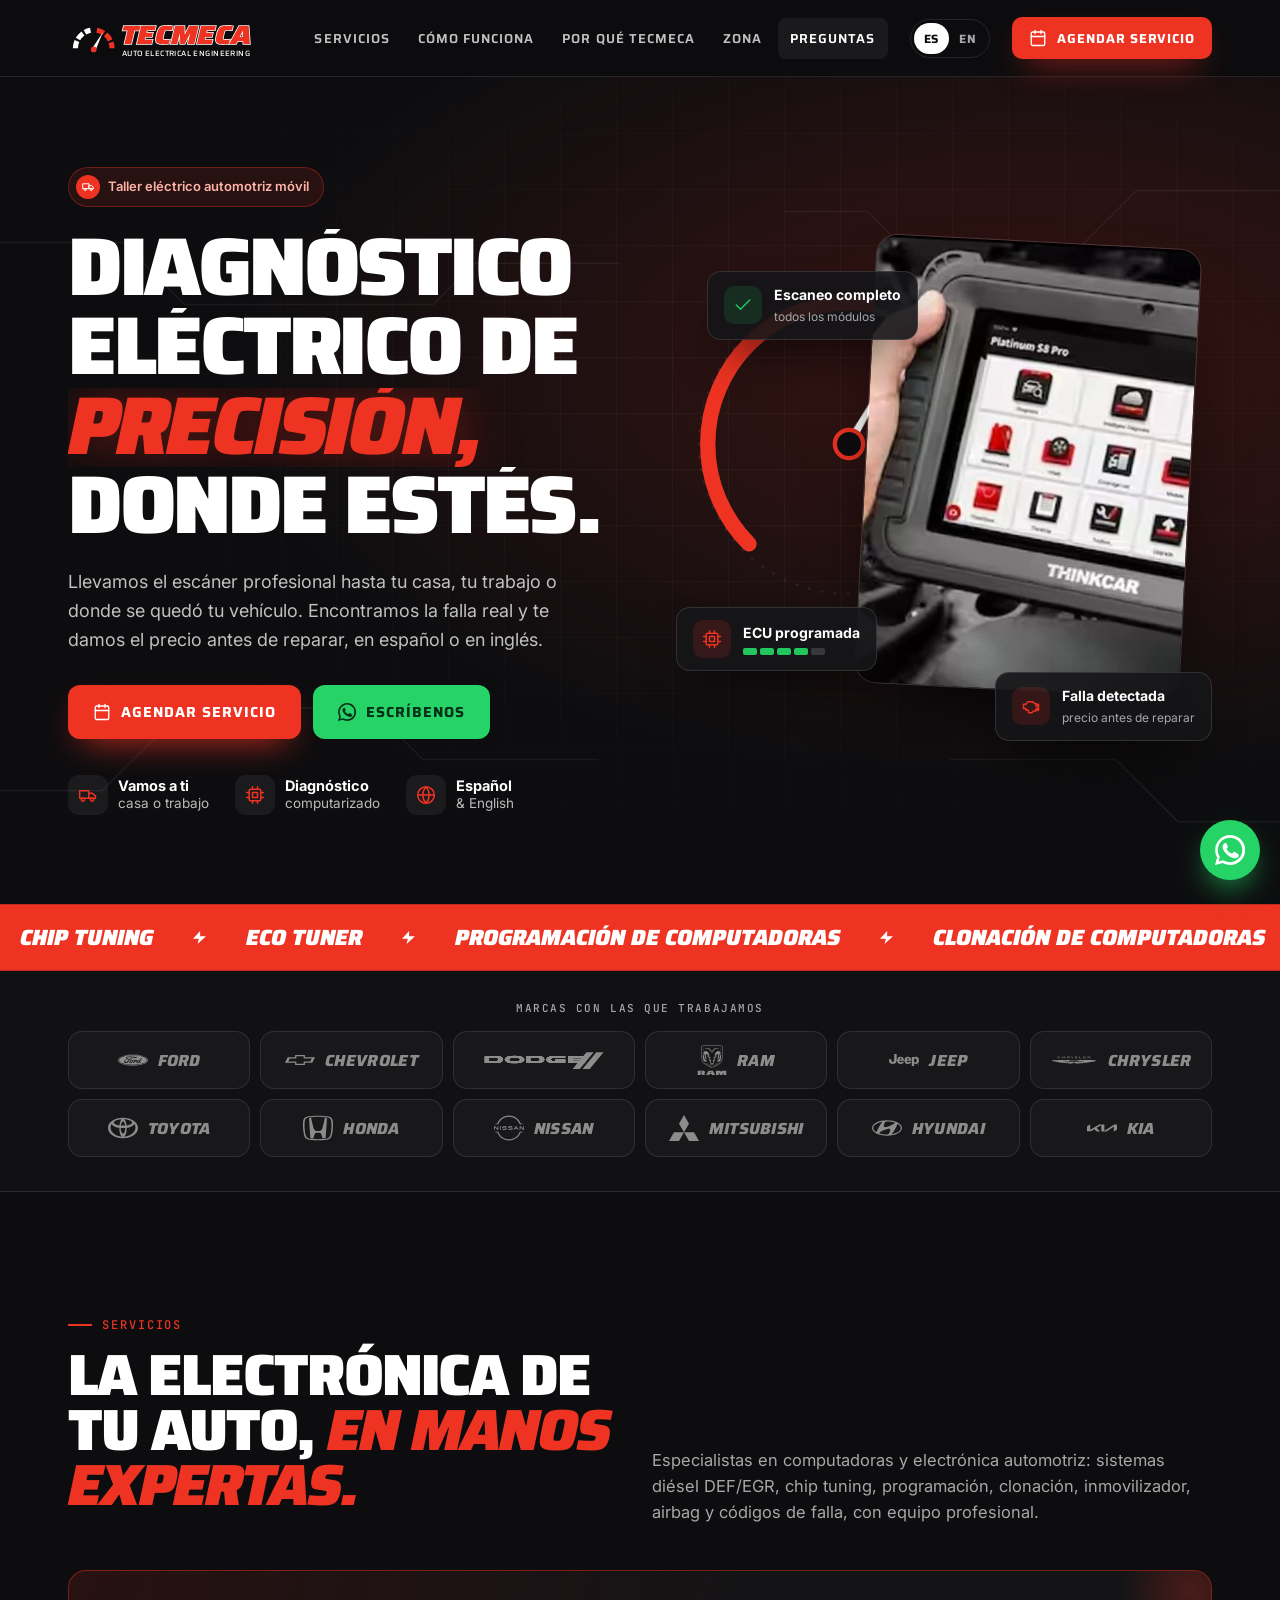
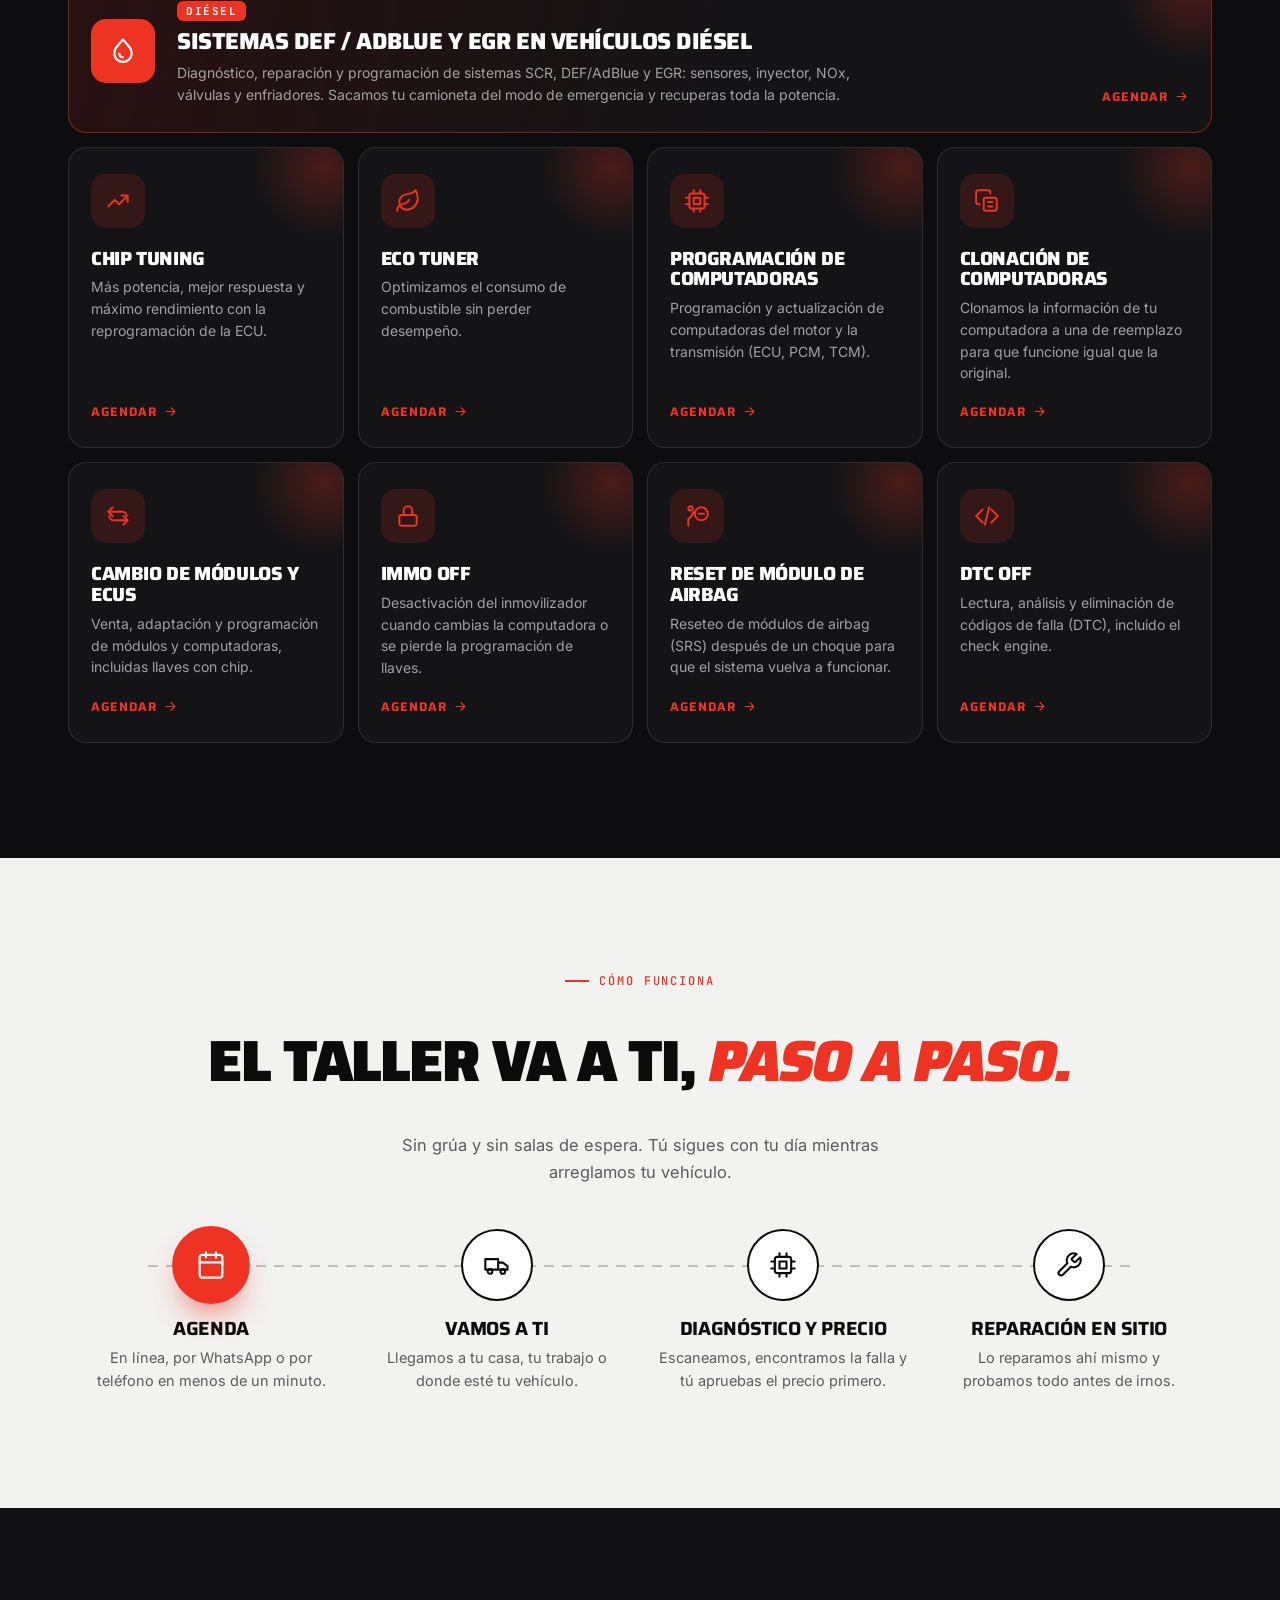
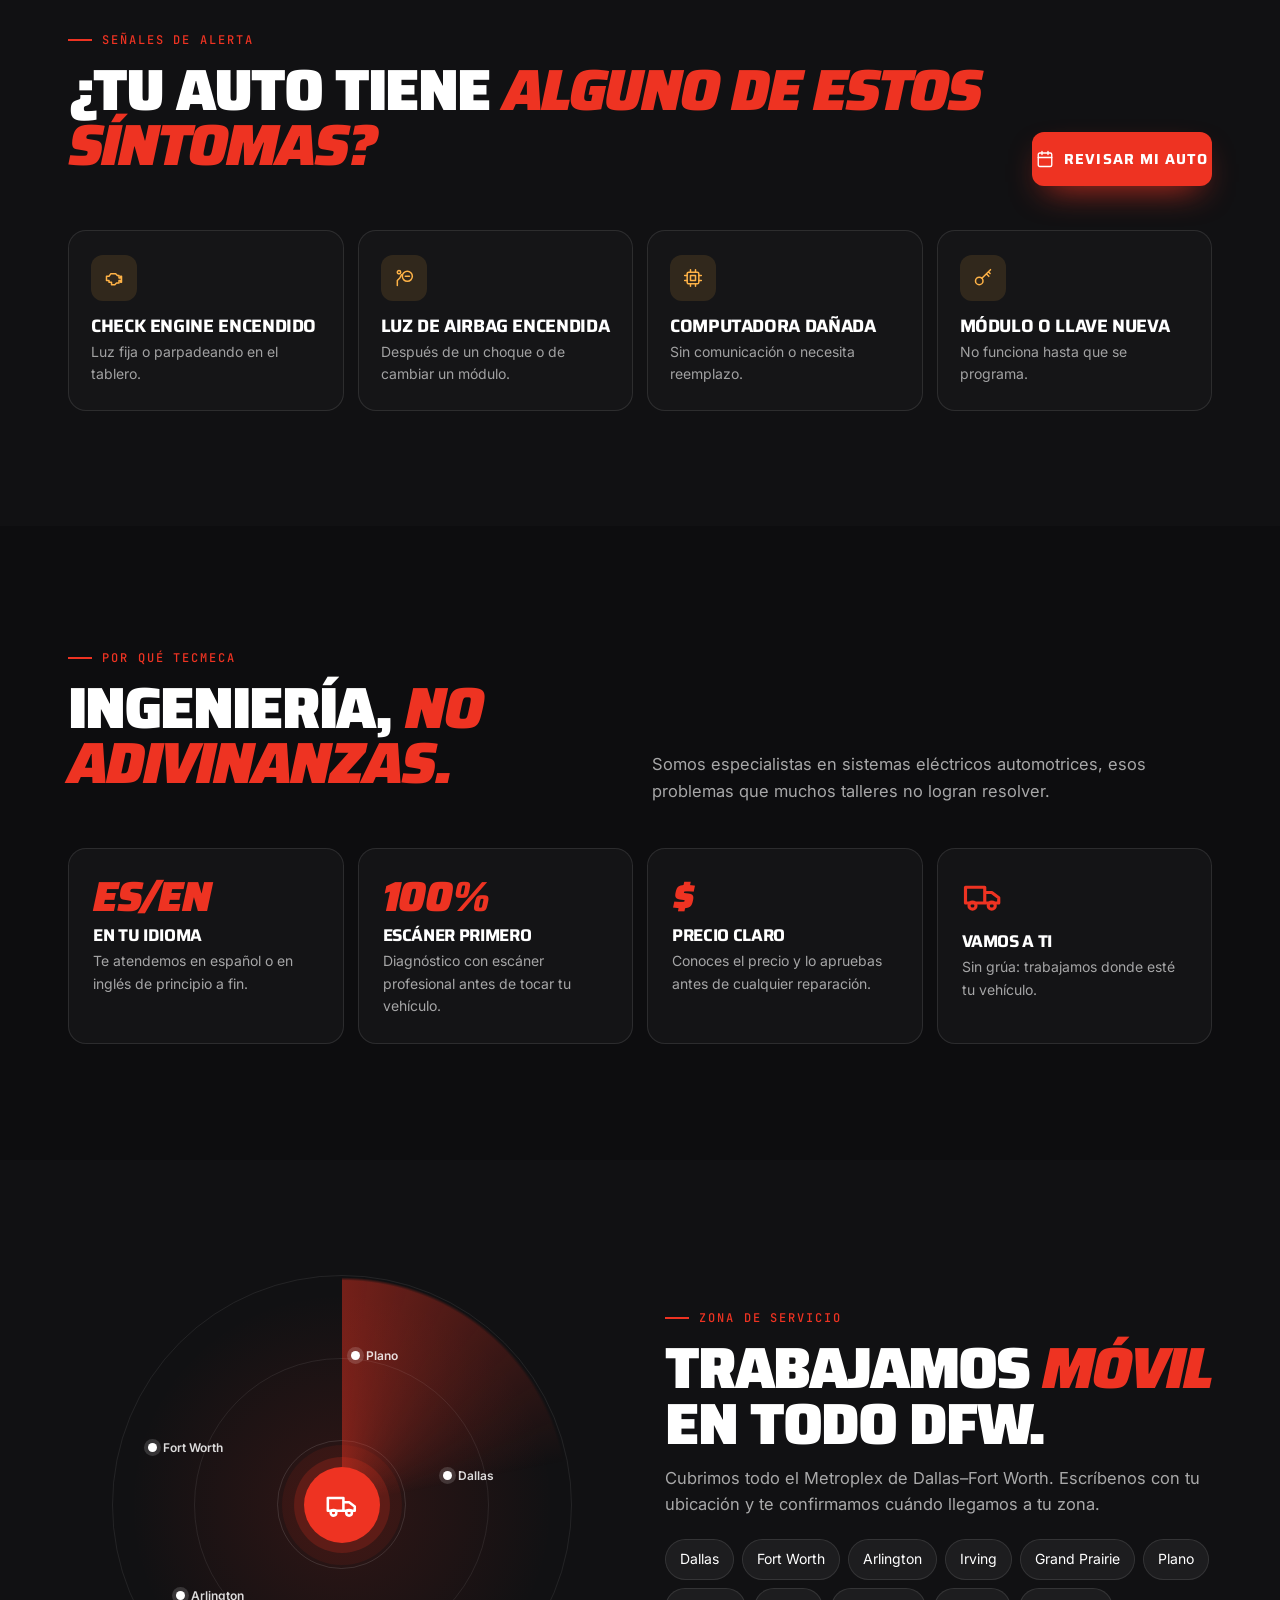
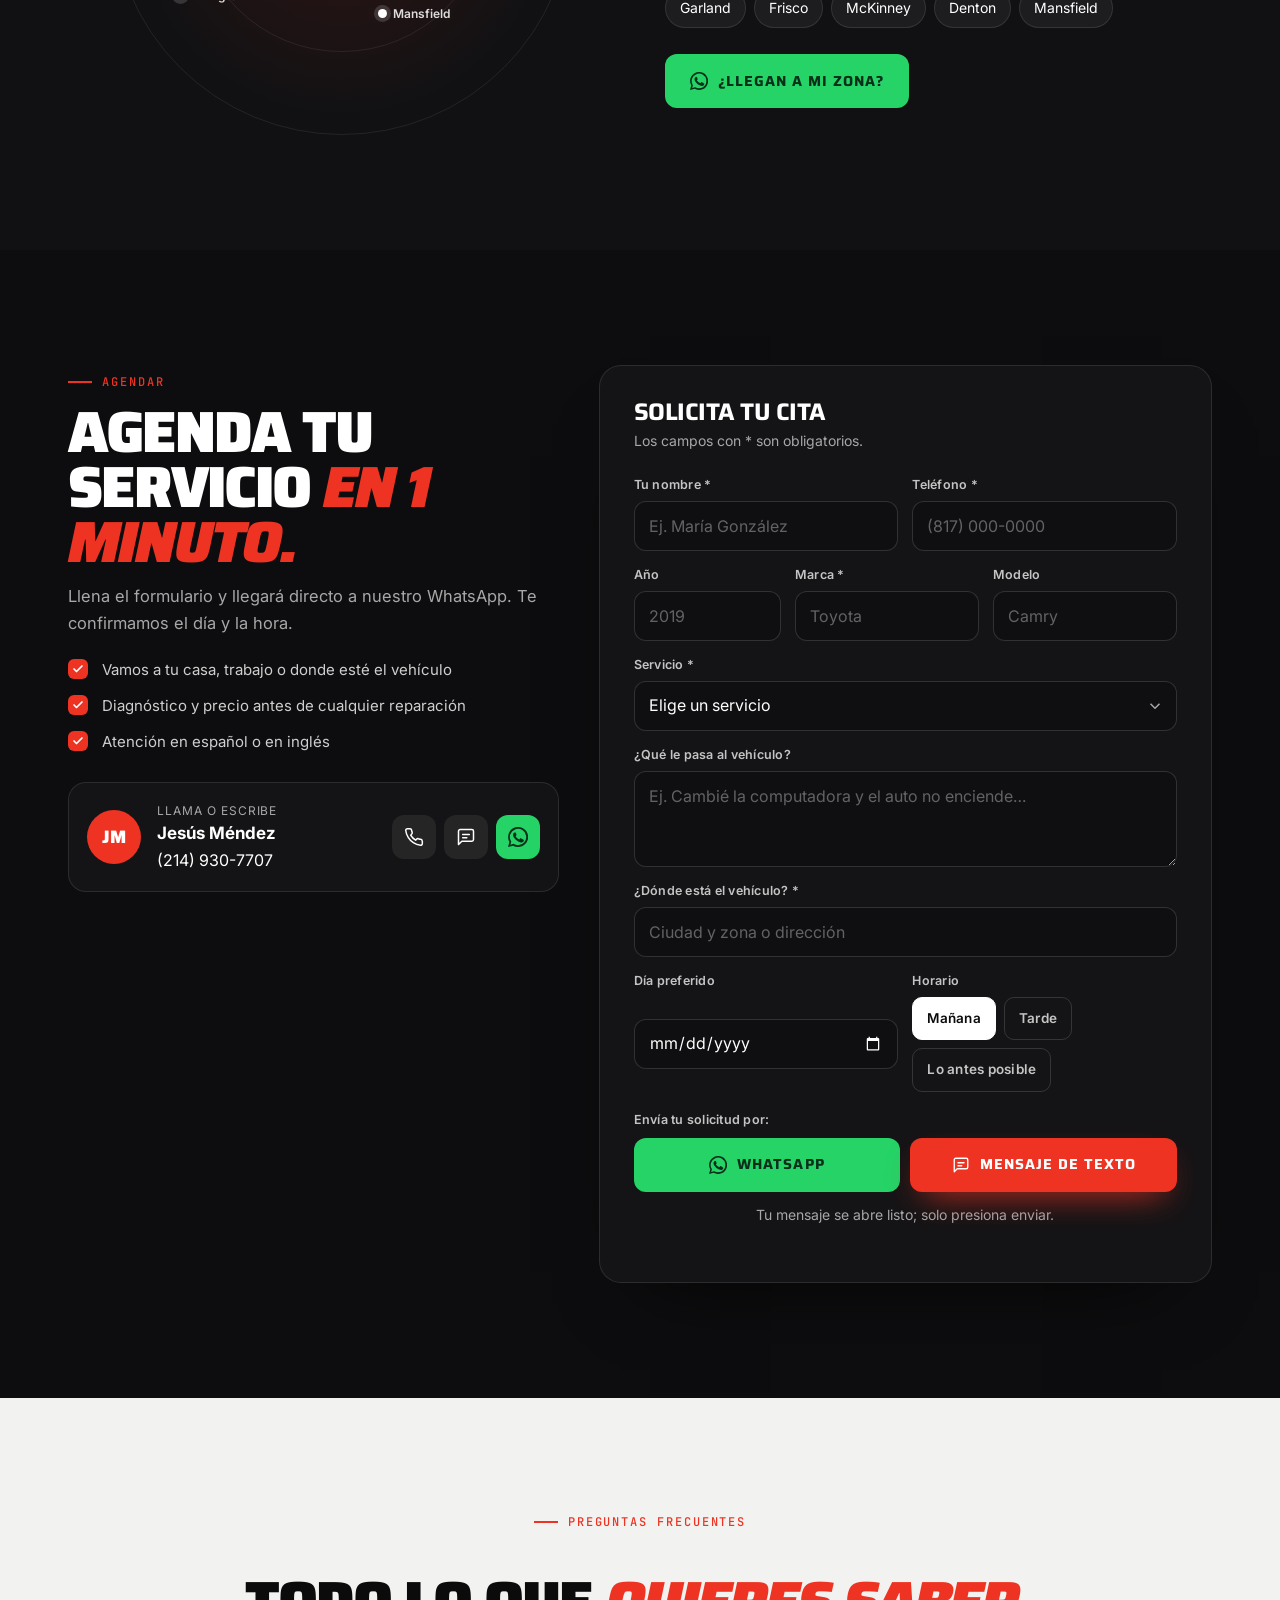
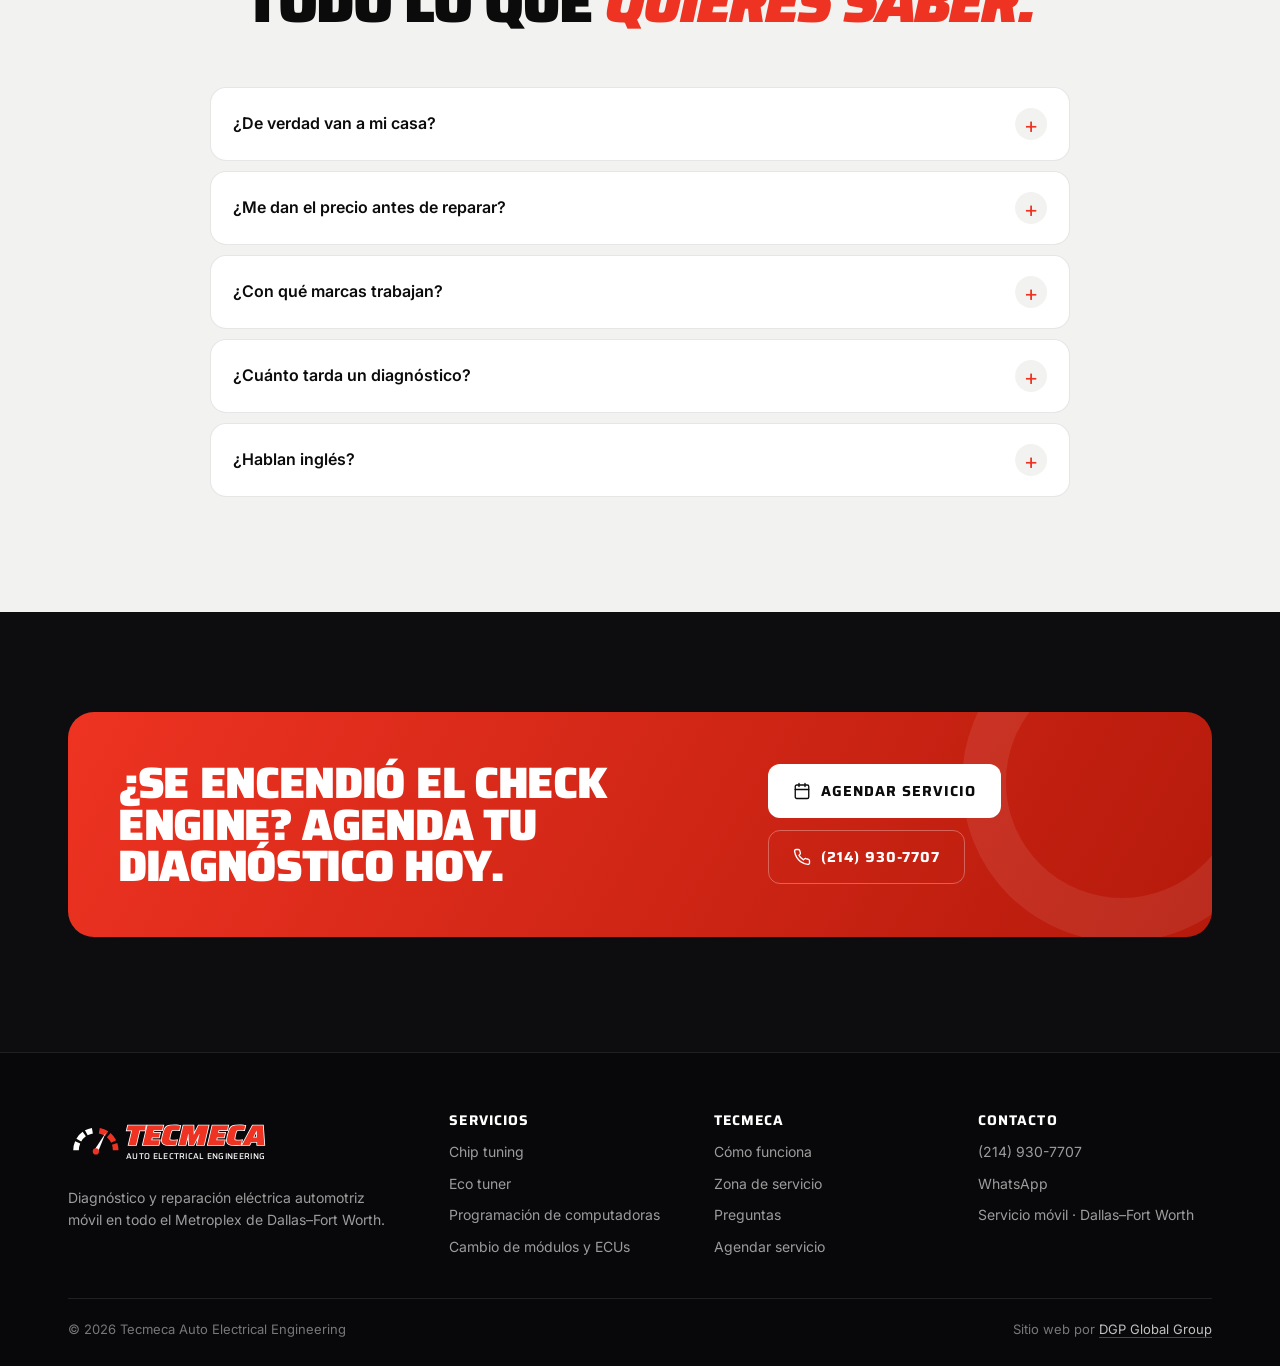
==== commit 9c2f909c: "Use the real Dodge wordmark logo on the website and flyer Co-Authored-By: Claude Opus 5.5 <noreply@a" ====
--- a/index.html
+++ b/index.html
@@ -82,7 +82,6 @@
   <!-- make logos (Simple Icons; Dodge as its twin-stripe mark) -->
   <symbol id="b-ford" viewBox="0 0 24 24"><path fill="currentColor" d="M12 8.236C5.872 8.236.905 9.93.905 12.002S5.872 15.767 12 15.767c6.127 0 11.094-1.693 11.094-3.765 0-2.073-4.967-3.766-11.094-3.766zm-5.698 6.24c-.656.005-1.233-.4-1.3-1.101a1.415 1.415 0 0 1 .294-1.02c.195-.254.525-.465.804-.517.09-.017.213-.006.264.054.079.093.056.194-.023.234-.213.109-.47.295-.597.55a.675.675 0 0 0 .034.696c.263.397.997.408 1.679-.225.169-.156.32-.304.473-.48.3-.344.4-.47.8-1.024.005-.006.006-.014.004-.018-.003-.007-.009-.01-.02-.01-.267.007-.5.087-.725.255-.065.048-.159.041-.2-.021-.046-.07-.013-.163.062-.215.363-.253.76-.298 1.166-.367 0 0 .028.002.051-.03.167-.213.292-.405.47-.621.178-.22.41-.42.586-.572.246-.212.404-.283.564-.37.043-.022-.005-.049-.018-.049-.896-.168-1.827-.386-2.717-.056-.616.23-.887.718-.757 1.045.093.231.397.27.683.13a1.55 1.55 0 0 0 .611-.544c.087-.134.27-.038.171.195-.26.611-.757 1.097-1.363 1.118-.516.016-.849-.363-.848-.831.002-.924 1.03-1.532 2.11-1.622 1.301-.108 2.533.239 3.825.395.989.12 1.938.123 2.932-.106.118-.025.2.05.193.168-.01.172-.143.337-.47.516-.373.204-.763.266-1.17.27-.984.008-1.901-.376-2.85-.582.002.041.012.091-.023.117-.525.388-1 .782-1.318 1.334-.011.013-.005.025.013.024.277-.015.525-.022.783-.042.045-.004.047-.015.043-.048a.64.64 0 0 1 .2-.558c.172-.153.387-.17.53-.06.16.126.147.353.058.523a.63.63 0 0 1-.382.31s-.03.006-.026.034c.006.043.2.151.217.18.017.027.008.07-.021.102a.123.123 0 0 1-.095.045c-.033 0-.053-.012-.096-.035a.92.92 0 0 1-.27-.217c-.024-.031-.037-.032-.099-.029-.279.017-.714.059-1.009.096-.071.008-.082.022-.096.047-.47.775-.972 1.61-1.523 2.17-.592.6-1.083.758-1.604.762zM19.05 10.71c-.091.158-1.849 2.834-1.96 3.11-.035.088-.04.155-.004.204.092.124.297.051.425-.038.381-.262.645-.58.937-.858.017-.013.046-.018.065 0 .043.04.106.091.15.137a.04.04 0 0 1 .002.057 5.873 5.873 0 0 1-.904.911c-.47.364-.939.457-1.172.224a.508.508 0 0 1-.14-.316c-.002-.057-.031-.06-.058-.034-.278.275-.76.579-1.198.362-.366-.18-.451-.618-.383-.986.001-.008-.006-.06-.051-.03a1.28 1.28 0 0 1-.3.162.853.853 0 0 1-.366.077.518.518 0 0 1-.451-.253.759.759 0 0 1-.095-.347c-.001-.011-.017-.032-.033-.005-.3.457-.579.899-.875 1.363-.016.022-.03.036-.06.037l-.587.001c-.036 0-.053-.028-.034-.063.104-.2.674-1.03 1.06-1.736.107-.194.085-.294.019-.337-.083-.054-.248.027-.387.133-.379.287-.697.735-.859.935-.095.117-.185.291-.433.56-.391.425-.91.669-1.408.5a.848.848 0 0 1-.546-.58c-.015-.052-.044-.066-.073-.032-.08.1-.245.249-.383.342-.015.011-.052.033-.084.017a.851.851 0 0 1-.152-.199.07.07 0 0 1 .016-.08c.197-.173.305-.271.391-.38.064-.08.113-.17.17-.315.12-.302.393-.866.938-1.158a1.81 1.81 0 0 1 .652-.219c.1-.01.183.002.213.08.011.033.039.105.056.158.011.032.003.057-.035.071-.32.122-.643.311-.865.61-.253.338-.321.746-.152.98.123.17.322.2.514.139.29-.092.538-.363.666-.663.138-.329.16-.717.058-1.059-.016-.059-.001-.104.037-.136.077-.063.184-.112.215-.128a.14.14 0 0 1 .182.045c.106.157.163.378.17.607.006.049.026.05.05.025.19-.202.366-.418.568-.58.185-.147.422-.267.643-.262.286.006.428.2.419.546-.001.044.03.04.051.011a1.19 1.19 0 0 1 .24-.264c.198-.163.4-.236.611-.222.26.02.468.257.425.527a.53.53 0 0 1-.281.406.362.362 0 0 1-.405-.044.336.336 0 0 1-.096-.322c.005-.025-.027-.048-.054-.02-.254.264-.273.606-.107.76.183.17.458.056.658-.075.366-.239.65-.563.979-.813.218-.166.467-.314.746-.351a.87.87 0 0 1 .454.052c.2.081.326.25.342.396.004.043.036.048.063.01.158-.246 1.005-1.517 1.075-1.65.02-.041.044-.047.089-.047h.606c.035 0 .051.02.036.047zm-2.32 2.204a.053.053 0 0 0-.003.04c.003.02.03.04.056.05.01.003.015.01.004.032-.075.16-.143.252-.237.391a1.472 1.472 0 0 1-.3.325c-.178.147-.424.307-.628.2-.09-.047-.13-.174-.127-.276.004-.288.132-.584.369-.875.288-.355.607-.539.816-.438.216.103.148.354.05.55zm-5.949-1.881a.398.398 0 0 1 .132-.345c.057-.05.133-.062.18-.022.052.045.027.157-.026.234a.43.43 0 0 1-.245.177c-.018.004-.034-.004-.041-.044zM12 7.5C5.34 7.5 0 9.497 0 12c0 2.488 5.383 4.5 12 4.5s12-2.02 12-4.5-5.383-4.5-12-4.5zm0 8.608C5.649 16.108.5 14.27.5 12.002.5 9.733 5.65 7.895 12 7.895s11.498 1.838 11.498 4.107c0 2.268-5.148 4.106-11.498 4.106z"/></symbol>
   <symbol id="b-chevrolet" viewBox="0 0 24 24"><path fill="currentColor" d="M23.905 9.784H15.92V8.246a.157.157 0 00-.157-.158H8.238a.157.157 0 00-.157.158v1.538H2.358c-.087 0-.193.07-.237.158L.02 14.058c-.045.088-.011.157.077.157H8.08v1.54c0 .086.07.157.157.157h7.525c.087 0 .157-.07.157-.157v-1.54h5.723c.087 0 .193-.07.238-.157l2.1-4.116c.045-.087.011-.158-.076-.158m-2.494.996l-1.244 2.437h-5.232v1.708H9.07v-1.708H2.595L3.84 10.78h5.232V9.073h5.864v1.707z"/></symbol>
-  <symbol id="b-dodge" viewBox="0 0 24 24"><path fill="currentColor" d="M6 19 11.5 5h4L10 19zM12.5 19 18 5h4l-5.5 14z"/></symbol>
   <symbol id="b-ram" viewBox="0 0 24 24"><path fill="currentColor" d="M11.46 22.432l-.515-1.14h-.024l-.579 1.14h1.118zm.222.755h-1.556L9.792 24H7.344l1.791-3.359h3.627L14.494 24h-2.448l-.364-.813zm9.516-1.122h-.105L20.048 24h-1.492l-1.042-1.926-.099.001L17.406 24h-2.239v-3.359h3.522l.627 1.056h.03l.686-1.056h3.403V24h-2.239l.002-1.935zm-18.319.1h.467c.501 0 .647-.161.65-.322.007-.311-.052-.553-.625-.553h-.492v.875zm.512.703h-.499V24H.564v-3.359h3.358c1.761 0 2.48.29 2.566 1.037.043.372-.161 1.043-.977 1.11L6.728 24H4.265l-.874-1.132zM11.844.412c-2.642.003-5.658.155-6.66.24-1.093.093-1.289.164-1.29 1.087l-.009.838c-.008.658-.02 1.587-.02 2.633 0 1.704.101 3.717.226 5.373.134 1.761.24 3.152 2.458 4.475 1.704 1.016 4.668 2.484 4.697 2.498.171.085.565.275.699.327a.531.531 0 0 0 .126 0c.137-.054.572-.27.786-.366.021-.009 2.077-.95 4.608-2.459 2.218-1.323 2.324-2.714 2.459-4.476.125-1.656.226-3.67.226-5.374 0-1.045-.012-1.974-.02-2.632l-.008-.838c-.004-.813-.158-.993-1.291-1.087-1.002-.083-4.018-.238-6.66-.241h-.327v.002zM12.173 0c2.632.003 5.647.139 6.7.243 1.337.131 1.662.194 1.662 1.496 0 1.027.047 5.619-.199 8.875-.138 1.806-.257 3.365-2.658 4.798a50.914 50.914 0 0 1-4.71 2.487c-.311.138-.721.37-.804.387a.884.884 0 0 1-.312 0c-.092-.019-.593-.265-.786-.36-.193-.094-3.067-1.525-4.726-2.514-2.401-1.432-2.52-2.991-2.658-4.798-.247-3.256-.2-7.849-.2-8.875 0-1.302.325-1.365 1.662-1.496C6.197.139 9.212.003 11.844 0h.329zM8.279 2.312c1.95 0 2.955 1.664 3.532 2.876l-.181.991c-1.01-2.1-2.215-3.436-3.674-3.436-1.577 0-2.465 2.012-2.693 2.351.407-1.034 1.591-2.782 3.016-2.782zm10.343 2.783c-.229-.339-1.116-2.351-2.693-2.351-1.459 0-2.663 1.336-3.674 3.436l-.182-.992c.576-1.212 1.581-2.876 3.532-2.876 1.426 0 2.611 1.748 3.017 2.783zm-3.444 4.12c-.163.071-.288.117-.288.117l.098-.846.522-.684c.161.769.149 1.203-.332 1.413zm-6.374 0c-.481-.21-.493-.644-.332-1.414l.522.684.098.846s-.126-.045-.288-.116zm8.367-4.41c-1.276-.025-2.381.961-3.127 3.352l.419.264-.173.998-.952.338-.187 1.292.462-.587.649-.132-.289.778-.895.499-.318 2.084.12.783-.92.356v.001l-.844-.357.12-.783-.318-2.084-.895-.499-.288-.778.649.132.462.587-.188-1.292-.952-.338-.173-.998.418-.264c-.745-2.39-1.85-3.376-3.127-3.352-1.02.02-1.778 1.209-1.693 2.466l.885.105c.317 1.773.612 4.025 1.28 4.025.203 0 .212-.319.212-.577 0-.627-.378-1.38-.378-2.575 0-.552.179-1.027.587-1.027.277 0 .402.074.532.315-.11.818-.114 1.52.525 1.953.141.095.446.382.446.382s.525 2.067.557 2.205c.03.126.104.298.161.403l.666 1.163s.199 1.249.241 1.465c.105.533.648.579 1.091.583h.123c.444-.003.986-.049 1.091-.583.042-.215.241-1.465.241-1.465l.666-1.163c.057-.105.132-.277.161-.403.032-.138.558-2.205.558-2.205s.305-.287.446-.382c.638-.433.635-1.135.524-1.953.131-.241.255-.315.532-.315.408 0 .587.475.587 1.027 0 1.196-.378 1.948-.378 2.575 0 .259.008.577.212.577.667 0 .963-2.252 1.279-4.025l.885-.105c.086-1.257-.672-2.446-1.692-2.466zm-4.953-3.33c1.928 0 5.848.197 6.1.222.326.029.541.074.614.153.073.074.095.158.107.344.012.173.023.858.023.859.007.612.018 1.475.018 2.446 0 .57-.004 1.176-.014 1.791l.132.086c.011-.644.015-1.281.015-1.877 0-.972-.011-1.836-.018-2.448 0-.001-.011-.684-.023-.866-.012-.189-.038-.323-.146-.43-.136-.13-.366-.157-.695-.192-.265-.026-4.175-.222-6.113-.223-.278.002-.571-.003-.854-.003-2.323 0-5.419.21-5.675.226-.379.025-.58.033-.717.189-.106.13-.137.323-.144.513-.005.185-.007.786-.007.787-.007.611-.018 1.476-.018 2.448 0 .587.004 1.214.015 1.848l.132-.086c-.01-.604-.013-1.201-.013-1.762 0-.971.011-1.835.018-2.447 0-.001.002-.603.008-.784.004-.176.041-.348.113-.431.074-.096.236-.12.621-.141.257-.016 3.349-.226 5.665-.226l.856.004zm7.121 6.071l-.146.277s-.582.061-.602.061c-.281 2.239-1.19 4.63-2.183 4.63-.327 0-.336-.507-.336-1.111 0-.257.036-.486.076-.687-.106.197-.289.918-.289 1.534 0 .72.405 1.116 1.097 1.116.702 0 1.289-.343 1.673-.981-.248.686-.732 1.281-1.767 1.903a45.997 45.997 0 0 1-4.298 2.27c-.181.081-.416.187-.601.266-.17-.079-.333-.161-.47-.228-.025-.012-2.769-1.371-4.34-2.308-.969-.581-1.455-1.14-1.716-1.772.382.551.915.85 1.565.85.692 0 1.097-.396 1.097-1.116 0-.616-.182-1.337-.289-1.534.041.201.076.43.076.687 0 .603-.009 1.111-.336 1.111-.993 0-1.905-2.402-2.185-4.641l-.564-.058-.18-.336s-.033 1.075.003 1.78c.036.706.11 1.312.337 2.17.043.164.093.318.15.462.198.946.658 1.729 1.974 2.509 1.58.942 4.322 2.3 4.349 2.313.149.073.349.173.527.254.194-.081.459-.201.658-.29.021-.01 1.971-.883 4.312-2.278 1.458-.864 1.865-1.731 2.029-2.82.013-.05.027-.1.039-.152.194-.868.274-1.322.31-2.028.032-.606.031-1.591.03-1.853z"/></symbol>
   <symbol id="b-jeep" viewBox="0 0 24 24"><path fill="currentColor" d="M4.1651 7.1687v5.2011c0 .6762-.444 1.0777-1.1628 1.0777-.7185 0-1.0992-.5283-1.0992-1.0992v-.9299H0v.9514c0 .972.296 2.7068 3.0235 2.7068 2.7272 0 3.1082-1.8614 3.1082-2.7488V7.1687Zm4.9177 2.1562c-1.7973 0-2.6003 1.6485-2.6003 3.0657 0 1.4168.9094 2.7912 2.7695 2.7912 1.6285.021 2.707-1.0361 2.707-1.8187h-1.7977s-.2113.5078-.8458.5078c-.6343 0-.9934-.3596-.9934-1.2265h3.6576c0-2.7277-1.3526-3.3195-2.897-3.3195zm5.8471 0c-1.7968 0-2.6007 1.6485-2.6007 3.0657 0 1.4168.9094 2.7912 2.7705 2.7912 1.628.021 2.7067-1.0361 2.7067-1.8187h-1.7978s-.2116.5078-.8454.5078c-.6348 0-.9942-.3596-.9942-1.2265h3.6574c0-2.7277-1.3523-3.3195-2.8965-3.3195zm6.7435.0635c-.9132 0-1.3186.4962-1.3401.522-.1283.1538-.2875.3165-.2875-.0782v-.2959h-1.8193v7.295h1.8398V14.822c0-.148.1478-.126.2543 0 .1063.1277.5711.4443 1.3752.4443C23.155 15.2663 24 13.9978 24 12.264c0-2.2415-1.4162-2.8757-2.3266-2.8756Zm-12.401 1.1203c.6766 0 .972.5073.972 1.0365H8.3843c0-.5718.2327-1.0365.8882-1.0365zm5.8468 0c.6767 0 .9724.5073.9724 1.0365H14.231c0-.5718.2332-1.0365.8883-1.0365zm5.9204.296c.9318 0 1.1.7189 1.1 1.4593 0 .74-.1272 1.7124-1.0141 1.7124-.8884 0-1.1212-.5709-1.1017-1.6486.022-1.0788.4441-1.523 1.0158-1.523zm2.2813 4.5664a.5855.5855 0 0 0-.5856.5857c0 .3233.2617.5856.5856.5856.3218 0 .585-.2623.585-.5856 0-.3233-.2632-.5857-.585-.5857zm0 .062a.524.524 0 0 1 .5236.5237c0 .2884-.2346.5246-.5236.5246a.5258.5258 0 0 1-.525-.5246c0-.289.2352-.5236.525-.5236zm-.2108.2024v.6208h.0725v-.2689h.1764l.1159.269h.0806l-.1216-.2873c.0386-.0133.0514-.0227.072-.0447.0266-.0287.0434-.0739.0434-.115 0-.1034-.0796-.174-.195-.174zm.0705.0676h.1722c.072 0 .1177.041.1177.1045 0 .072-.0485.1168-.1278.1168h-.1621z"/></symbol>
   <symbol id="b-chrysler" viewBox="0 0 24 24"><path fill="currentColor" d="M23.9996 12.1455c0-.0003.0004-.0007.0004-.001l-.0007.0003c-.0039-.0173-.0638-.0248-.172-.0258l-1.595-.0216c-2.4391-.0216-6.9786-.0638-7.1847-.0638h-.0501a1.8954 1.8954 0 0 0-.7028.0982l-.0913.0275a3.2546 3.2546 0 0 1-.795.1718c-.2837.0108-1.3633.0088-1.4085.0088s-1.1258 0-1.4085-.0078a3.2434 3.2434 0 0 1-.795-.1718l-.0913-.0275a1.9045 1.9045 0 0 0-.7037-.0982h-.0441c-.2071 0-4.7466.0206-7.1847.0432l-1.6008.0196c-.1089 0-.1727.0088-.1718.0265l.0913.0226c.336.069.6771.1107 1.0198.1247.6527.0128 5.4346.1325 5.5495.1345.2584-.0067.5155.039.7557.1343h1.4968s-.6046.0353-.6134.0726h-.0373c-.1512 0-.6066 0-.8647-.0118 0 0-.0186.0726.2444.0726.0923.0618.1884.1207.2758.1698h1.2868s-.5055.0304-.5153.0677c-.0599 0-.2797-.0059-.4908-.0118l-.2945-.0088s-.0147.0638.2267.0648l.0412.0255c.4833.217.9953.3632 1.5204.4338.1992.0382.4004.0648.6027.0795 0 0 .2444.0216.2022.0206a9.6487 9.6487 0 0 1-1.701-.2218 4.3198 4.3198 0 0 1-1.276-.5398 1.3917 1.3917 0 0 0-.7381-.2316c-.1698-.0118-5.6486-.2277-5.6604-.2277a5.3434 5.3434 0 0 1-1.0434-.1404L0 12.1258c0 .0147.0383.055.0707.0844.1688.1502.8097.4613 1.1837.5526.6488.157 4.6445.6655 5.3542.745l.3926.0442c1.0728.1158 2.4214.264 3.1085.3337a.8442.8442 0 0 0 .3926-.0216A4.1449 4.1449 0 0 1 12 13.606a4.3124 4.3124 0 0 1 1.5027.2581.8354.8354 0 0 0 .3877.0216c.6871-.0687 2.0396-.2189 3.1035-.3367l.3975-.0442c.7096-.0785 4.7044-.5673 5.3532-.7244.3749-.0903 1.0149-.4024 1.1847-.5526.0303-.0274.067-.0653.0697-.0812l.001-.0001c0-.0004-.0004-.0007-.0004-.001zm-12.2646.9952c-.795 0-1.5812-.0108-1.8099-.0677-.5447-.1354-.7989-.3838-.8421-.4593-.0432-.0756-.0324-.0746.0353-.0746h5.7595c.0677 0 .0726.0069.0344.0746-.0383.0677-.2945.3239-.8412.4593-.2287.0569-1.0149.0658-1.8099.0677h-.5261zm12.1884-.9707a5.345 5.345 0 0 1-1.0443.1413c-.0118 0-5.4965.1963-5.6614.21a1.3917 1.3917 0 0 0-.7381.2316 4.3198 4.3198 0 0 1-1.276.5398 9.6487 9.6487 0 0 1-1.701.2218c-.0422 0 .2022-.0206.2022-.0206a5.1874 5.1874 0 0 0 .6017-.0795 5.5189 5.5189 0 0 0 1.5213-.4338l.0471-.0255c.2415 0 .2277-.0648.2277-.0648l-.2945.0088c-.2179.0059-.4417.0118-.4976.0118-.0098-.0373-.5114-.0677-.5114-.0677h1.2858a5.3585 5.3585 0 0 0 .2709-.1678c.263 0 .2454-.0726.2454-.0726-.2827.0069-.8088.0137-.902.0108-.0088-.0373-.5693-.0726-.5693-.0726h1.4458a1.9327 1.9327 0 0 1 .7597-.1335l5.5534-.1139a6.3607 6.3607 0 0 0 1.0198-.1247l.0684-.0169-.0536.018zm-11.9627.532h.0903l-.1747.1247v.0991h-.1325v-.0972l-.1884-.1266h.1541l.1286.0805.1226-.0805zm.8088.1826h.3023v.0412h-.4338v-.2248h.1315v.1836zm.5408 0h.3131v.0412h-.4427v-.2248h.4378v.0412h-.3082v.051h.3023v.0412h-.3023v.0502zm-2.5225-.1826h.1325v.2238h-.1354v-.0913h-.2778v.0913h-.1325v-.2238h.1325v.0903h.2778l.0029-.0903zm.5978.1256l.1698.0982h-.1492s-.1364-.0972-.1678-.1217c.1345.0049.157-.0098.157-.0324s-.106-.0353-.2267-.0285v.1826h-.1404v-.2228h.3053c.1502 0 .1963.0314.1963.0628 0 .0285-.055.054-.1443.0618zm2.7148-.0559c0-.0226-.106-.0353-.2267-.0285v.1845h-.1394v-.2228h.3013c.1502 0 .1963.0344.1963.0628 0 .0285-.055.054-.1443.0599l.1698.0982h-.1492s-.1364-.0972-.1678-.1217c.1335.0049.16-.0098.16-.0324zm-1.5576.0873c0 .0569-.1227.0756-.2513.0756a1.6114 1.6114 0 0 1-.2071-.0137l.0137-.0481a.9392.9392 0 0 0 .1894.0137c.108 0 .1148-.0128.1148-.0265 0-.0137-.0304-.0226-.0785-.0226l-.0982-.0118c-.0952-.0118-.1345-.0157-.1345-.0726s.1237-.0667.2032-.0667a1.814 1.814 0 0 1 .2081.0177l-.0108.0432a1.1384 1.1384 0 0 0-.1639-.0137c-.0844 0-.1031.0049-.1031.0196s.0275.0236.0697.0236l.1139.0079c.0894.0136.1326.0352.1346.0744zM9.875 12.81c0 .052.1266.0736.211.0736s.1639-.0088.1826-.0088l-.0137.0461c-.0236.002-.106.0108-.1963.0108-.1678 0-.318-.0402-.318-.1217s.1502-.1217.318-.1217c.0982 0 .1757.0098.1963.0098l.0137.0471a1.9641 1.9641 0 0 0-.1826-.0098c-.0883 0-.211.0225-.211.0746zm.9972-2.1996l-.5497-.4976h.3651l.2091.1767.2287.1963.0412.0373.0412-.0363.422-.371h.1423c-.1777.1698-.5094.4908-.5094.4908l-.0196.0186v.4319h-.3494v-.4281l-.0215-.0186zm5.3768.4466h-1.4732v-.9452h.3259v.8284h1.1474v.1168zm2.1858-.0059H16.938v-.9374h1.4782v.1168h-1.1631v.2915h1.1435v.1207h-1.1435v.2925h1.1817v.1159zm-12.4142.002h-.3327v-.9432h.3327v.4172h.9148V10.11h.3308v.9432h-.3308V10.64h-.9148v.4131zm2.5441-.003H8.229v-.9452h.8834c.168-.0107.3362.0186.4908.0854a.1964.1964 0 0 1 .1188.1678c-.001.108-.0805.214-.3612.2444l-.0805.0088.0618.0491c.0893.0726.3121.2945.4162.3926l.0097.003h-.3847c-.0569-.0628-.373-.3494-.5104-.4908a2.1988 2.1988 0 0 0 .3926-.0481.1433.1433 0 0 0 .0982-.1315.1152.1152 0 0 0-.052-.0913c-.0805-.0677-.265-.0677-.4809-.0677h-.266v.8235zm4.9056-.2424c0-.0569-.0491-.0834-.0982-.0982a1.2952 1.2952 0 0 0-.2032-.0363c-.1845-.0236-.2787-.0373-.3435-.0481a.9384.9384 0 0 1-.3406-.0982.1872.1872 0 0 1-.0932-.1727c-.001-.0991.0844-.162.2228-.2032.146-.0362.2962-.053.4466-.0501.2342.0027.468.0208.6998.054l-.0226.1139a3.124 3.124 0 0 0-.5408-.0501 1.2286 1.2286 0 0 0-.2945.0236c-.0609.0167-.0982.054-.0982.0982a.1091.1091 0 0 0 .0883.0982c.06.017.1214.0282.1835.0334.1031.0098.2483.0304.3867.0491a.8507.8507 0 0 1 .3308.0982.1906.1906 0 0 1 .0982.1698c.001.0962-.0864.1698-.2444.2208a2.0935 2.0935 0 0 1-.5889.0707l.001-.0069a4.8331 4.8331 0 0 1-.6743-.053l.0294-.1345c.2054.0451.415.0678.6252.0677a.8745.8745 0 0 0 .3514-.0481.112.112 0 0 0 .0787-.0982zm-10.2872-.2209c0-.158.1031-.2709.2778-.3543a1.622 1.622 0 0 1 .6782-.1276c.1911.0011.3819.0146.5712.0402l.0265.1286a5.1308 5.1308 0 0 0-.5212-.0353 1.2396 1.2396 0 0 0-.4397.0766c-.1325.052-.2434.1374-.2434.2689.001.1315.1109.2169.2434.2689.1407.0519.2897.0778.4397.0766a5.1308 5.1308 0 0 0 .5212-.0353l-.0344.1315a4.4382 4.4382 0 0 1-.5712.0402 1.6324 1.6324 0 0 1-.6704-.1247c-.1796-.0834-.2777-.2002-.2777-.3543zm16.4207.4731h-.3318v-.9462h.8834a1.0791 1.0791 0 0 1 .4908.0864.1964.1964 0 0 1 .1188.1669c-.001.1089-.0805.215-.3612.2454l-.0805.0079.0618.0491c.0893.0726.3121.2895.4162.3926v.001h-.3789c-.0569-.0628-.374-.3494-.5104-.4908a2.1177 2.1177 0 0 0 .3926-.0491.1424.1424 0 0 0 .0982-.1305.1152.1152 0 0 0-.052-.0913c-.0815-.0687-.265-.0687-.4809-.0687h-.266v.8273z"/></symbol>
@@ -165,7 +164,7 @@
     <span data-en="Chip tuning">Chip tuning</span><span data-en="Eco tuner">Eco tuner</span><span data-en="ECU programming">Programación de computadoras</span><span data-en="ECU cloning">Clonación de computadoras</span><span data-en="Immo off">Immo off</span><span data-en="Airbag reset">Reset de airbag</span><span data-en="DTC off">DTC off</span><span data-en="Mobile service">Servicio móvil</span>
   </div></div>
 
-  <div class="brands"><div class="container"><small data-en="Makes we work on">Marcas con las que trabajamos</small><ul class="brands__grid"><li><svg><use href="#b-ford"/></svg><span>Ford</span></li><li><svg><use href="#b-chevrolet"/></svg><span>Chevrolet</span></li><li><svg><use href="#b-dodge"/></svg><span>Dodge</span></li><li><svg><use href="#b-ram"/></svg><span>Ram</span></li><li><svg><use href="#b-jeep"/></svg><span>Jeep</span></li><li><svg class="wide"><use href="#b-chrysler"/></svg><span>Chrysler</span></li><li><svg><use href="#b-toyota"/></svg><span>Toyota</span></li><li><svg><use href="#b-honda"/></svg><span>Honda</span></li><li><svg><use href="#b-nissan"/></svg><span>Nissan</span></li><li><svg><use href="#b-mitsubishi"/></svg><span>Mitsubishi</span></li><li><svg><use href="#b-hyundai"/></svg><span>Hyundai</span></li><li><svg><use href="#b-kia"/></svg><span>Kia</span></li></ul></div></div>
+  <div class="brands"><div class="container"><small data-en="Makes we work on">Marcas con las que trabajamos</small><ul class="brands__grid"><li><svg><use href="#b-ford"/></svg><span>Ford</span></li><li><svg><use href="#b-chevrolet"/></svg><span>Chevrolet</span></li><li class="is-word"><img src="assets/brands/dodge.svg" alt="Dodge" width="120" height="17" loading="lazy" /></li><li><svg><use href="#b-ram"/></svg><span>Ram</span></li><li><svg><use href="#b-jeep"/></svg><span>Jeep</span></li><li><svg class="wide"><use href="#b-chrysler"/></svg><span>Chrysler</span></li><li><svg><use href="#b-toyota"/></svg><span>Toyota</span></li><li><svg><use href="#b-honda"/></svg><span>Honda</span></li><li><svg><use href="#b-nissan"/></svg><span>Nissan</span></li><li><svg><use href="#b-mitsubishi"/></svg><span>Mitsubishi</span></li><li><svg><use href="#b-hyundai"/></svg><span>Hyundai</span></li><li><svg><use href="#b-kia"/></svg><span>Kia</span></li></ul></div></div>
 
   <!-- SERVICES -->
   <section id="servicios">
--- a/css/site.css
+++ b/css/site.css
@@ -149,6 +149,8 @@
 .brands__grid li { display: flex; align-items: center; justify-content: center; gap: 10px; height: 58px; border-radius: 14px; background: rgba(255,255,255,.03); border: 1px solid var(--line); color: rgba(255,255,255,.5); transition: color .3s, border-color .3s, background .3s; }
 .brands__grid li:hover { color: #fff; border-color: rgba(238,51,34,.45); background: rgba(238,51,34,.06); }
 .brands__grid svg { width: 30px; height: 30px; flex: none; }
+.brands__grid img { width: 120px; height: auto; filter: brightness(0) invert(1); opacity: .5; transition: opacity .3s, filter .3s; }
+.brands__grid li:hover img { filter: none; opacity: 1; }
 .brands__grid svg.wide { width: 48px; transform: scale(1.5); }
 .brands__grid span { font: 800 italic 16px var(--display); text-transform: uppercase; letter-spacing: .02em; }
 
@@ -324,6 +326,7 @@
   .brands__grid { grid-template-columns: repeat(3, 1fr); gap: 8px; }
   .brands__grid li { flex-direction: column; gap: 5px; height: 66px; }
   .brands__grid span { font-size: 12.5px; }
+  .brands__grid img { width: 96px; }
   .symp, .why { grid-template-columns: 1fr 1fr; gap: 10px; }
   .symp div, .why div { padding: 18px 16px; }
   .symp h3, .why h3 { font-size: 15px; }
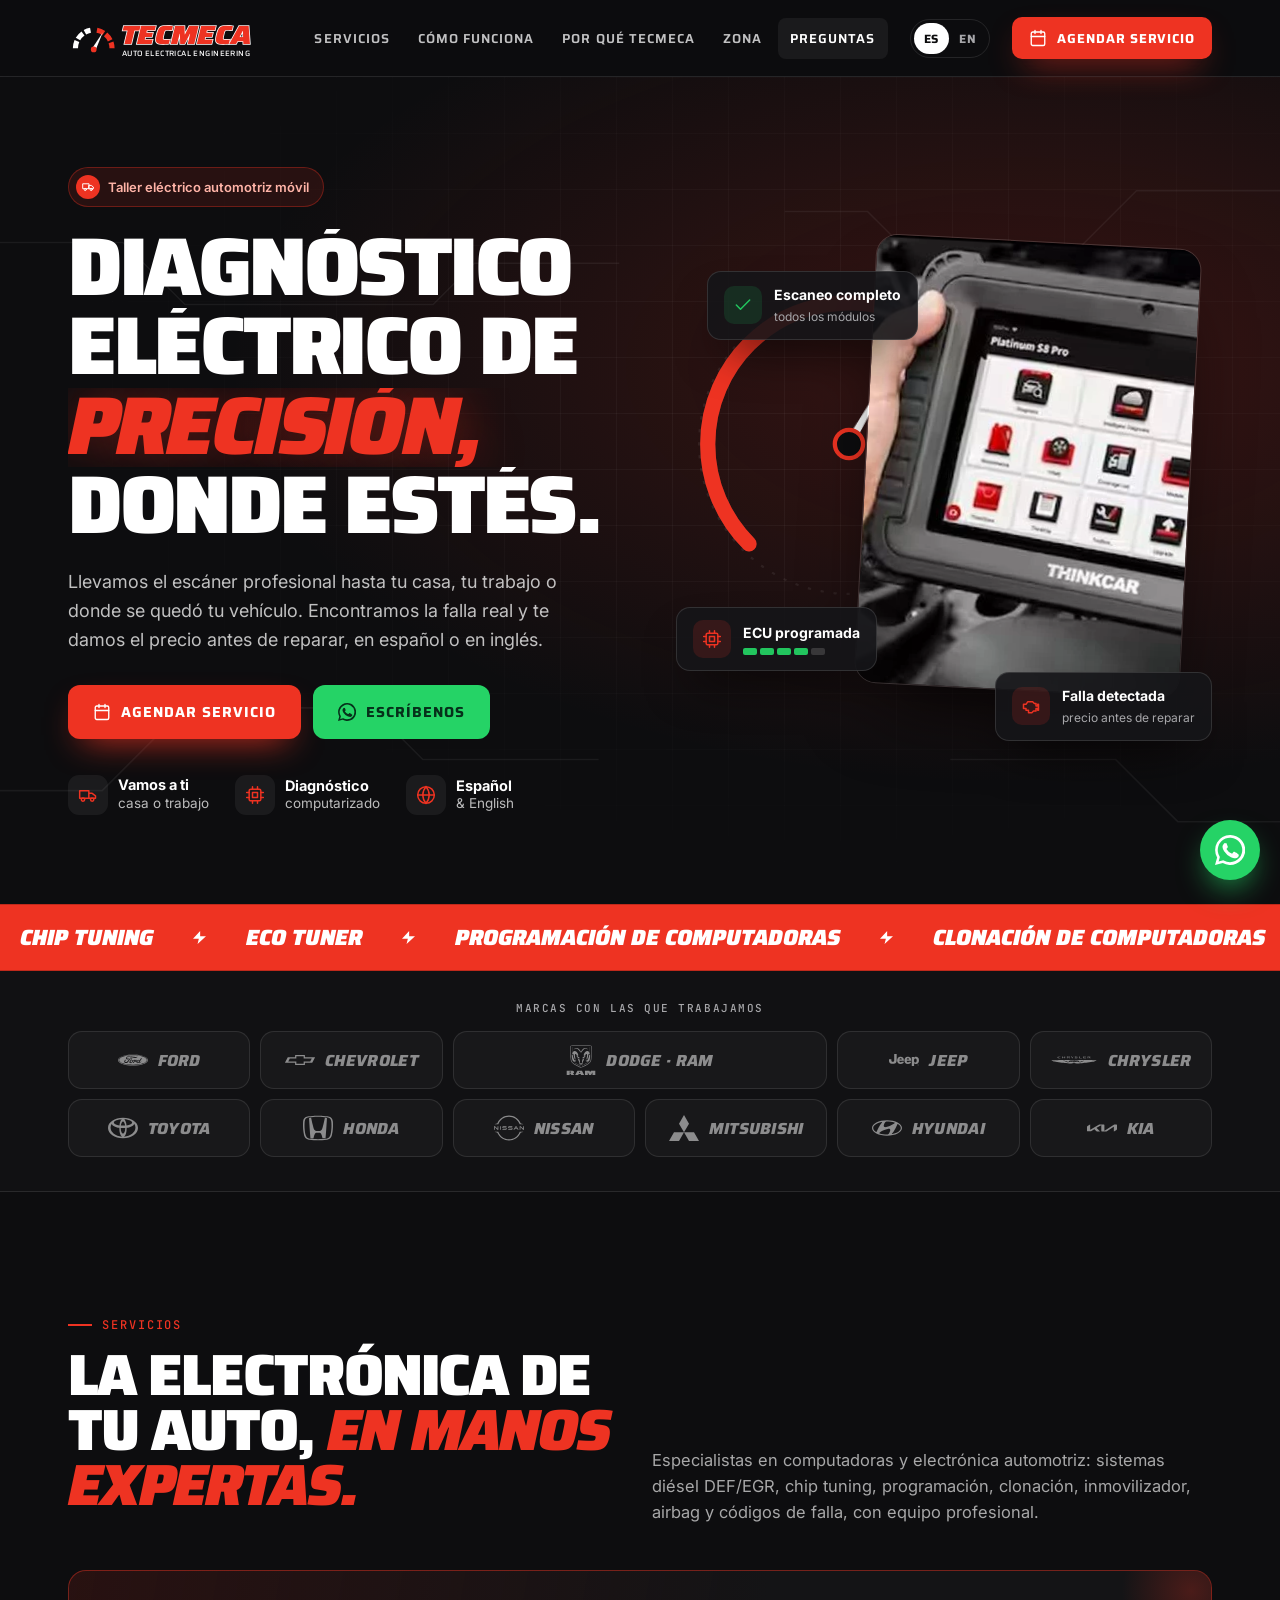
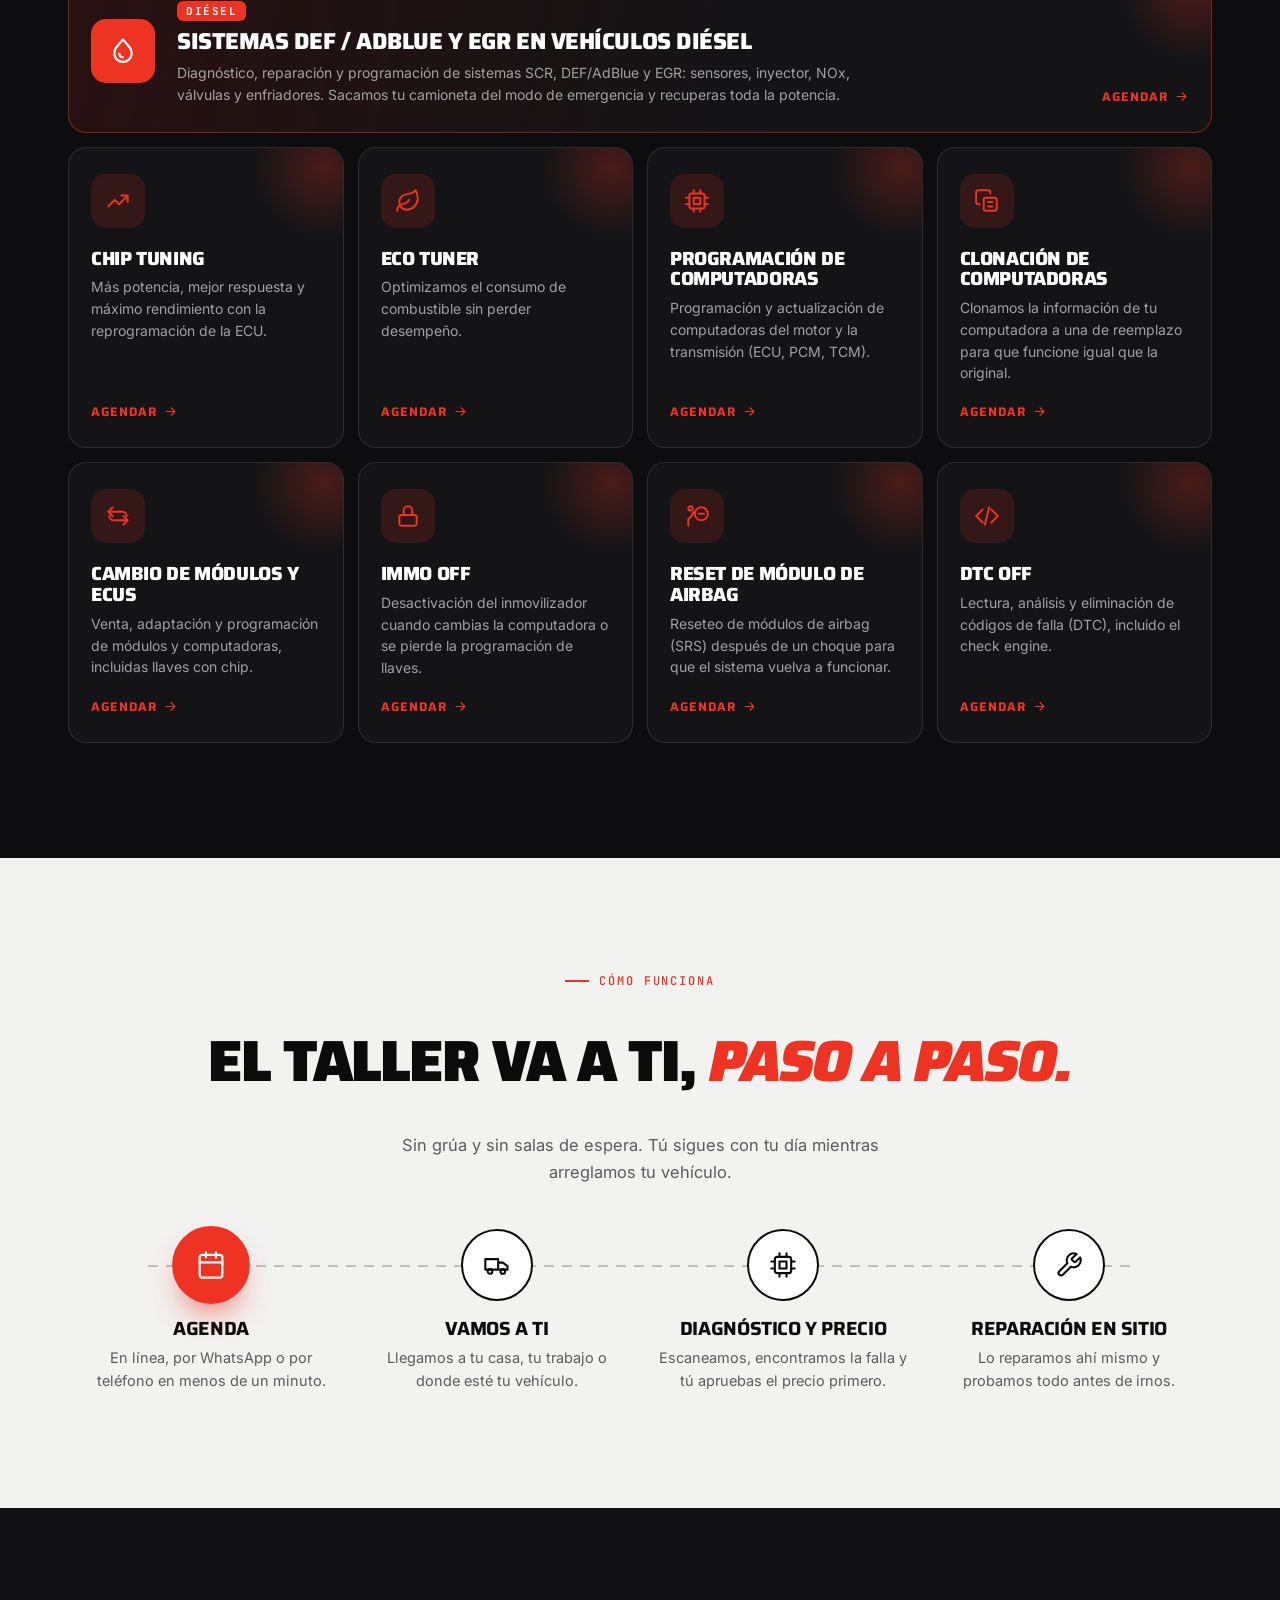
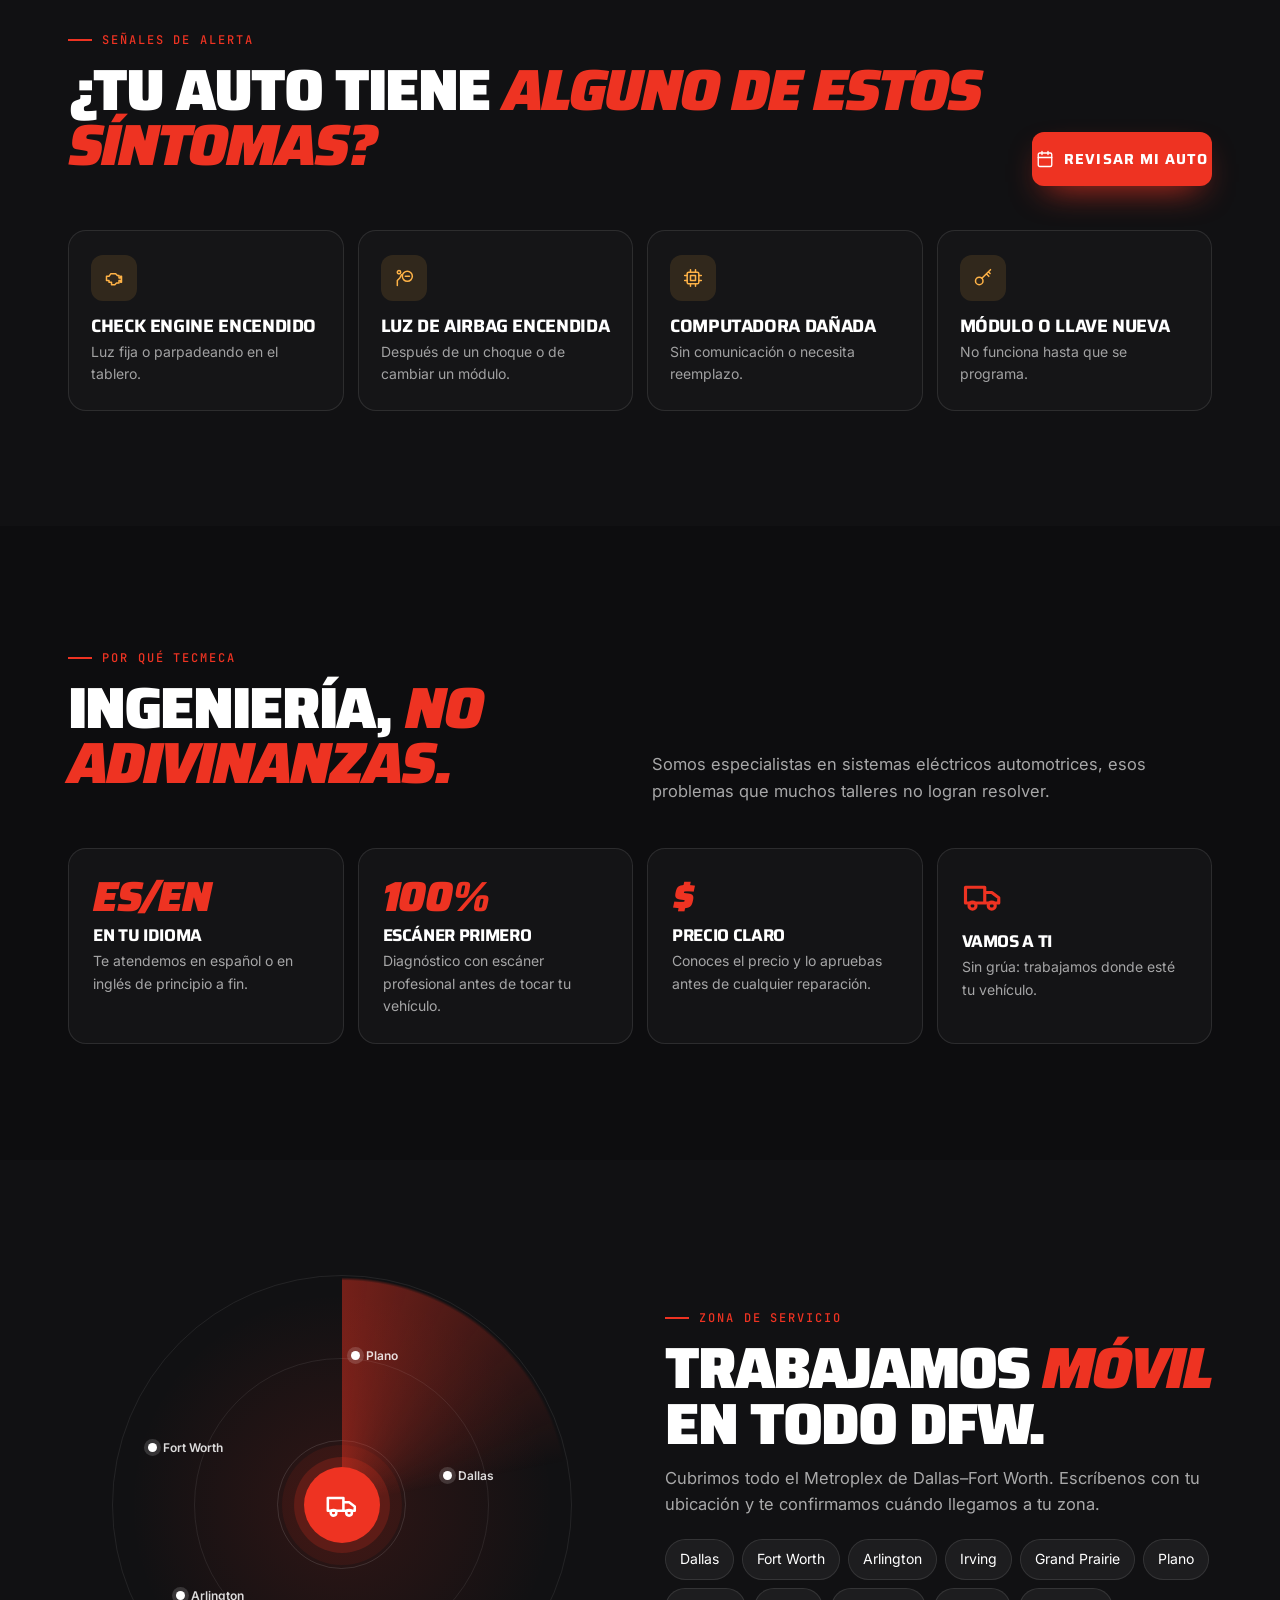
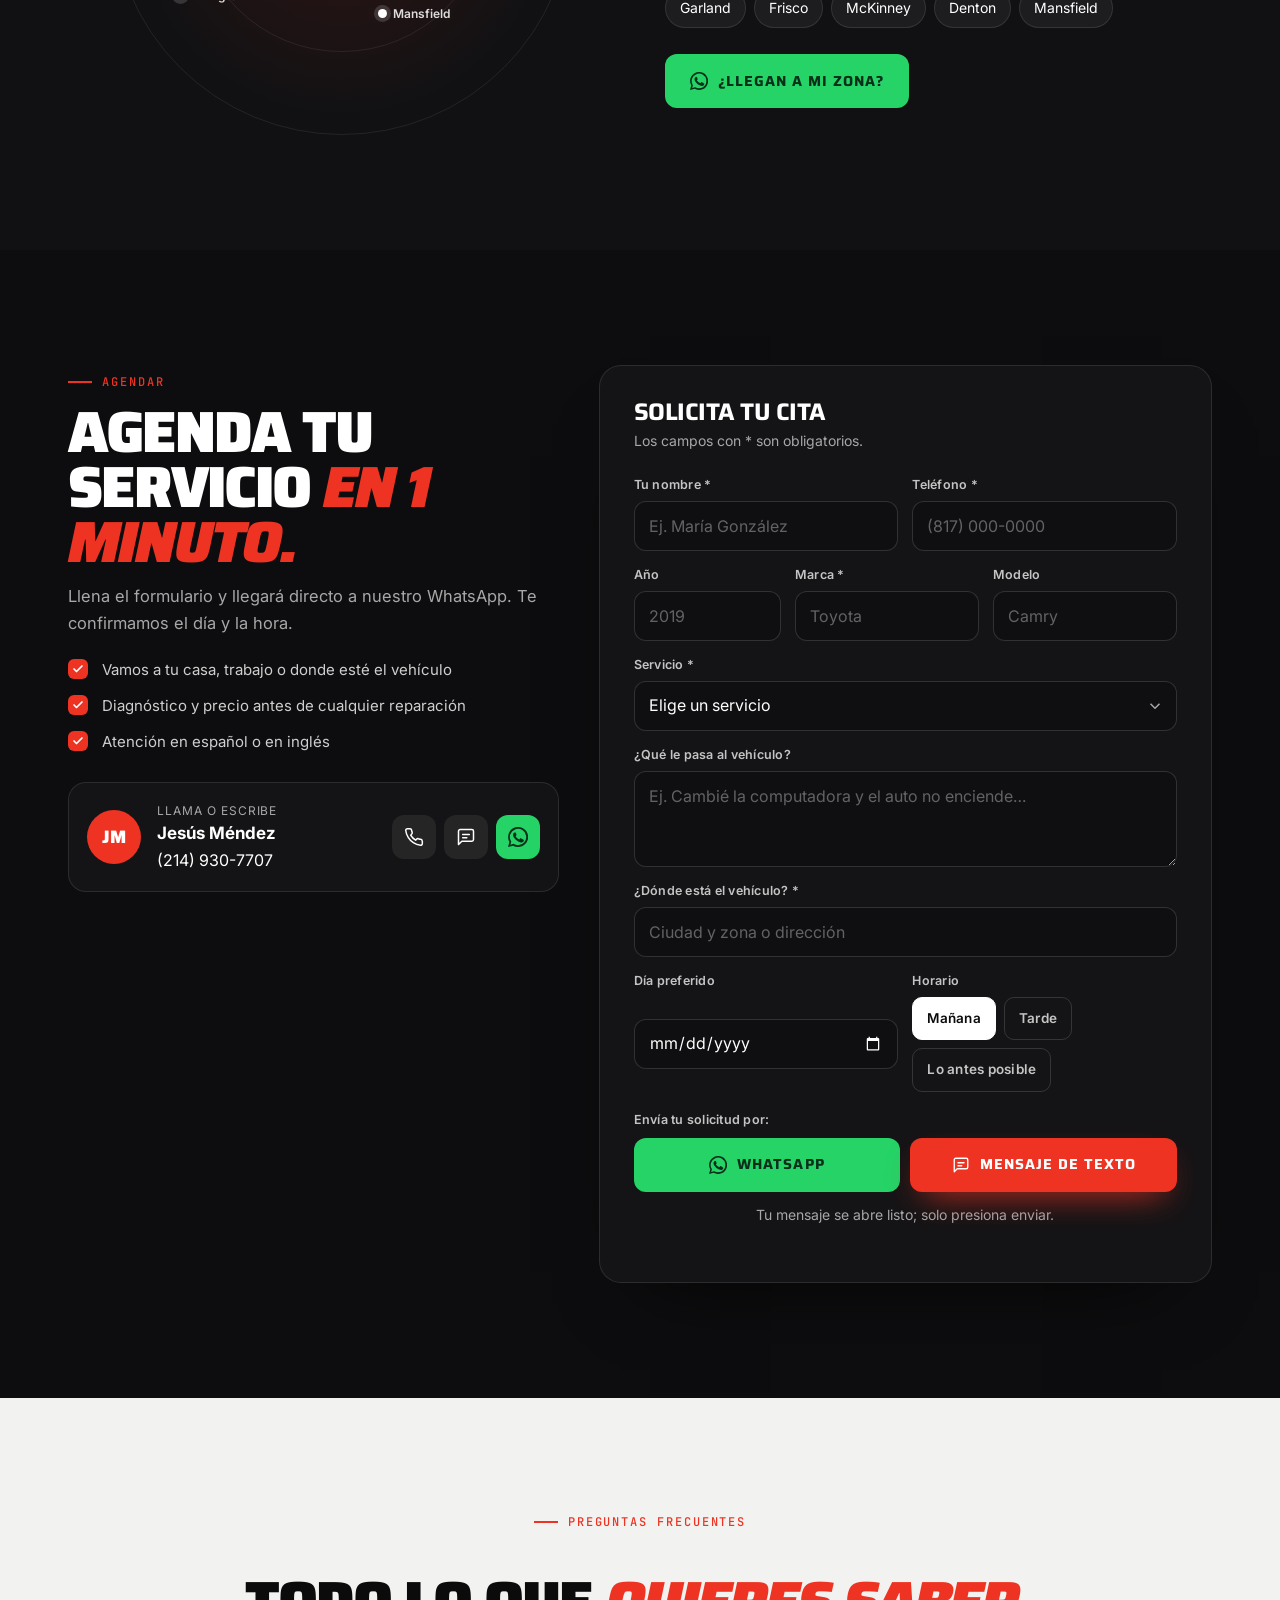
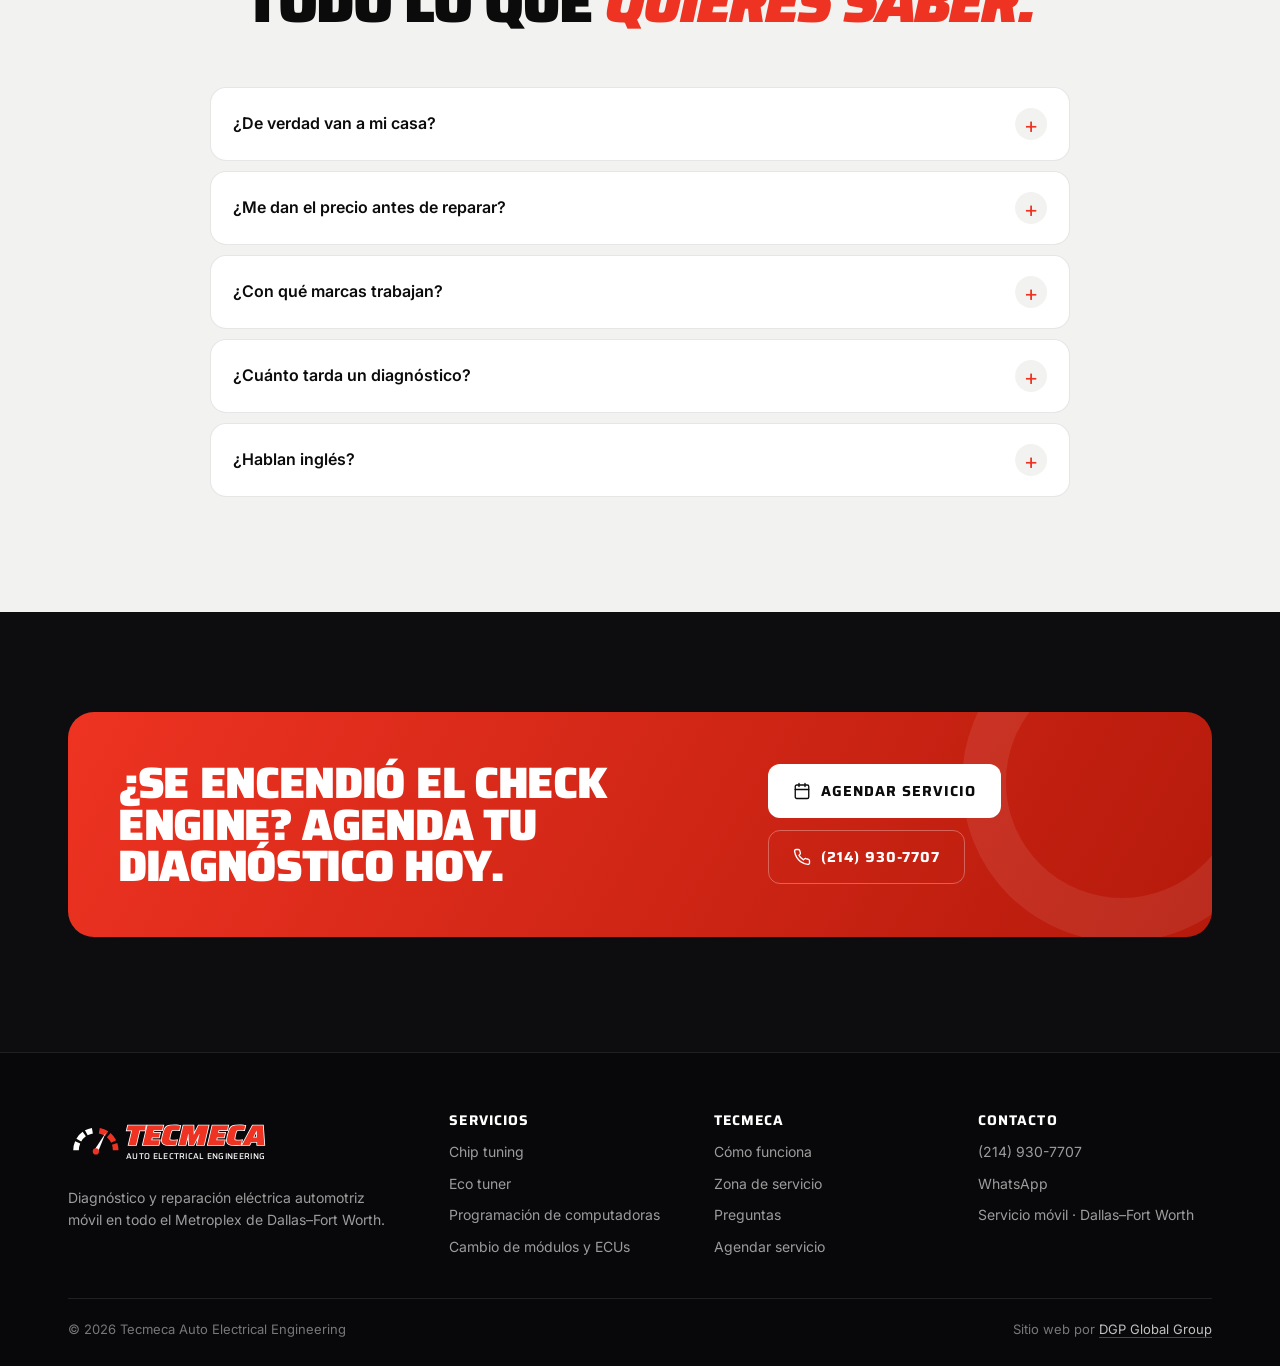
==== commit 72b03abe: "Merge Dodge and Ram into one brand tile with the ram head logo Co-Authored-By: Claude Opus 5.5 <nore" ====
--- a/index.html
+++ b/index.html
@@ -164,7 +164,7 @@
     <span data-en="Chip tuning">Chip tuning</span><span data-en="Eco tuner">Eco tuner</span><span data-en="ECU programming">Programación de computadoras</span><span data-en="ECU cloning">Clonación de computadoras</span><span data-en="Immo off">Immo off</span><span data-en="Airbag reset">Reset de airbag</span><span data-en="DTC off">DTC off</span><span data-en="Mobile service">Servicio móvil</span>
   </div></div>
 
-  <div class="brands"><div class="container"><small data-en="Makes we work on">Marcas con las que trabajamos</small><ul class="brands__grid"><li><svg><use href="#b-ford"/></svg><span>Ford</span></li><li><svg><use href="#b-chevrolet"/></svg><span>Chevrolet</span></li><li class="is-word"><img src="assets/brands/dodge.svg" alt="Dodge" width="120" height="17" loading="lazy" /></li><li><svg><use href="#b-ram"/></svg><span>Ram</span></li><li><svg><use href="#b-jeep"/></svg><span>Jeep</span></li><li><svg class="wide"><use href="#b-chrysler"/></svg><span>Chrysler</span></li><li><svg><use href="#b-toyota"/></svg><span>Toyota</span></li><li><svg><use href="#b-honda"/></svg><span>Honda</span></li><li><svg><use href="#b-nissan"/></svg><span>Nissan</span></li><li><svg><use href="#b-mitsubishi"/></svg><span>Mitsubishi</span></li><li><svg><use href="#b-hyundai"/></svg><span>Hyundai</span></li><li><svg><use href="#b-kia"/></svg><span>Kia</span></li></ul></div></div>
+  <div class="brands"><div class="container"><small data-en="Makes we work on">Marcas con las que trabajamos</small><ul class="brands__grid"><li><svg><use href="#b-ford"/></svg><span>Ford</span></li><li><svg><use href="#b-chevrolet"/></svg><span>Chevrolet</span></li><li class="is-wide"><svg><use href="#b-ram"/></svg><span>Dodge · Ram</span></li><li><svg><use href="#b-jeep"/></svg><span>Jeep</span></li><li><svg class="wide"><use href="#b-chrysler"/></svg><span>Chrysler</span></li><li><svg><use href="#b-toyota"/></svg><span>Toyota</span></li><li><svg><use href="#b-honda"/></svg><span>Honda</span></li><li><svg><use href="#b-nissan"/></svg><span>Nissan</span></li><li><svg><use href="#b-mitsubishi"/></svg><span>Mitsubishi</span></li><li><svg><use href="#b-hyundai"/></svg><span>Hyundai</span></li><li><svg><use href="#b-kia"/></svg><span>Kia</span></li></ul></div></div>
 
   <!-- SERVICES -->
   <section id="servicios">
--- a/css/site.css
+++ b/css/site.css
@@ -149,8 +149,8 @@
 .brands__grid li { display: flex; align-items: center; justify-content: center; gap: 10px; height: 58px; border-radius: 14px; background: rgba(255,255,255,.03); border: 1px solid var(--line); color: rgba(255,255,255,.5); transition: color .3s, border-color .3s, background .3s; }
 .brands__grid li:hover { color: #fff; border-color: rgba(238,51,34,.45); background: rgba(238,51,34,.06); }
 .brands__grid svg { width: 30px; height: 30px; flex: none; }
-.brands__grid img { width: 120px; height: auto; filter: brightness(0) invert(1); opacity: .5; transition: opacity .3s, filter .3s; }
-.brands__grid li:hover img { filter: none; opacity: 1; }
+.brands__grid { grid-auto-flow: dense; }
+.brands__grid li.is-wide { grid-column: span 2; }
 .brands__grid svg.wide { width: 48px; transform: scale(1.5); }
 .brands__grid span { font: 800 italic 16px var(--display); text-transform: uppercase; letter-spacing: .02em; }
 
@@ -326,7 +326,6 @@
   .brands__grid { grid-template-columns: repeat(3, 1fr); gap: 8px; }
   .brands__grid li { flex-direction: column; gap: 5px; height: 66px; }
   .brands__grid span { font-size: 12.5px; }
-  .brands__grid img { width: 96px; }
   .symp, .why { grid-template-columns: 1fr 1fr; gap: 10px; }
   .symp div, .why div { padding: 18px 16px; }
   .symp h3, .why h3 { font-size: 15px; }
